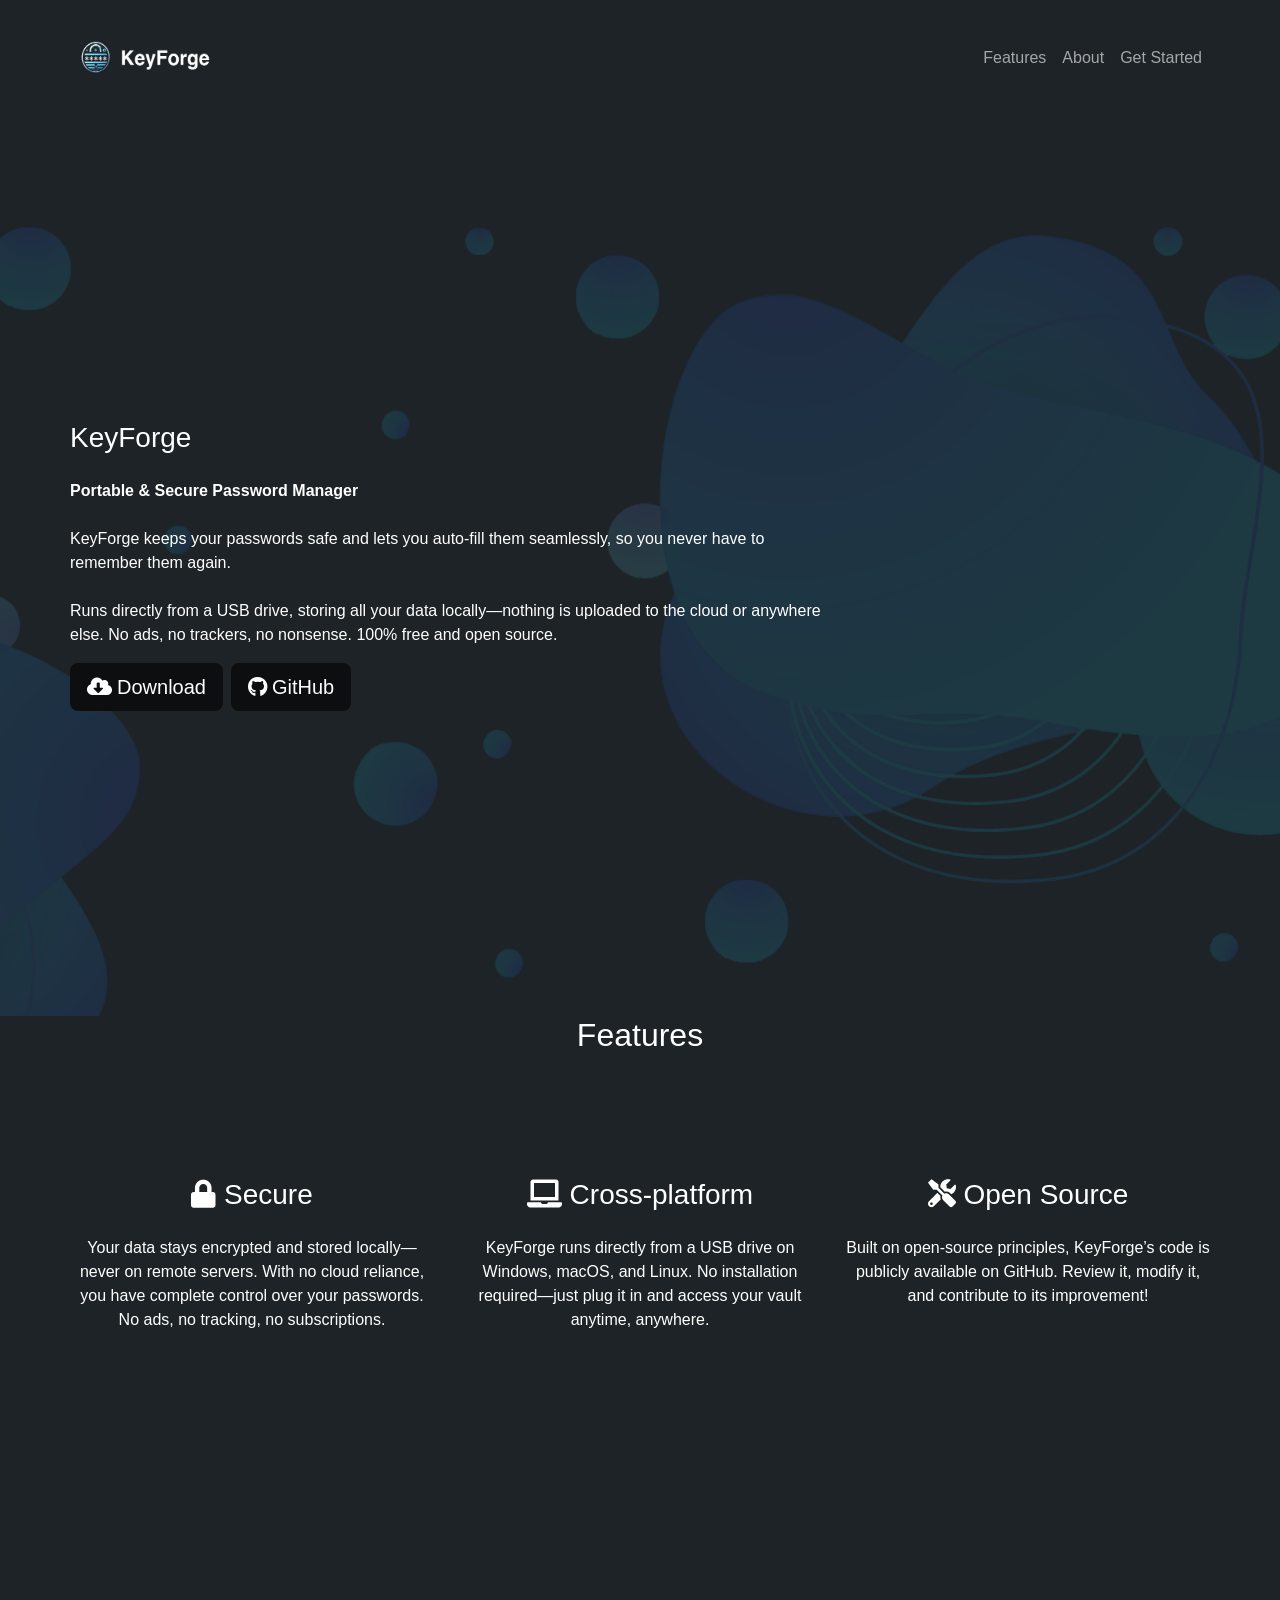
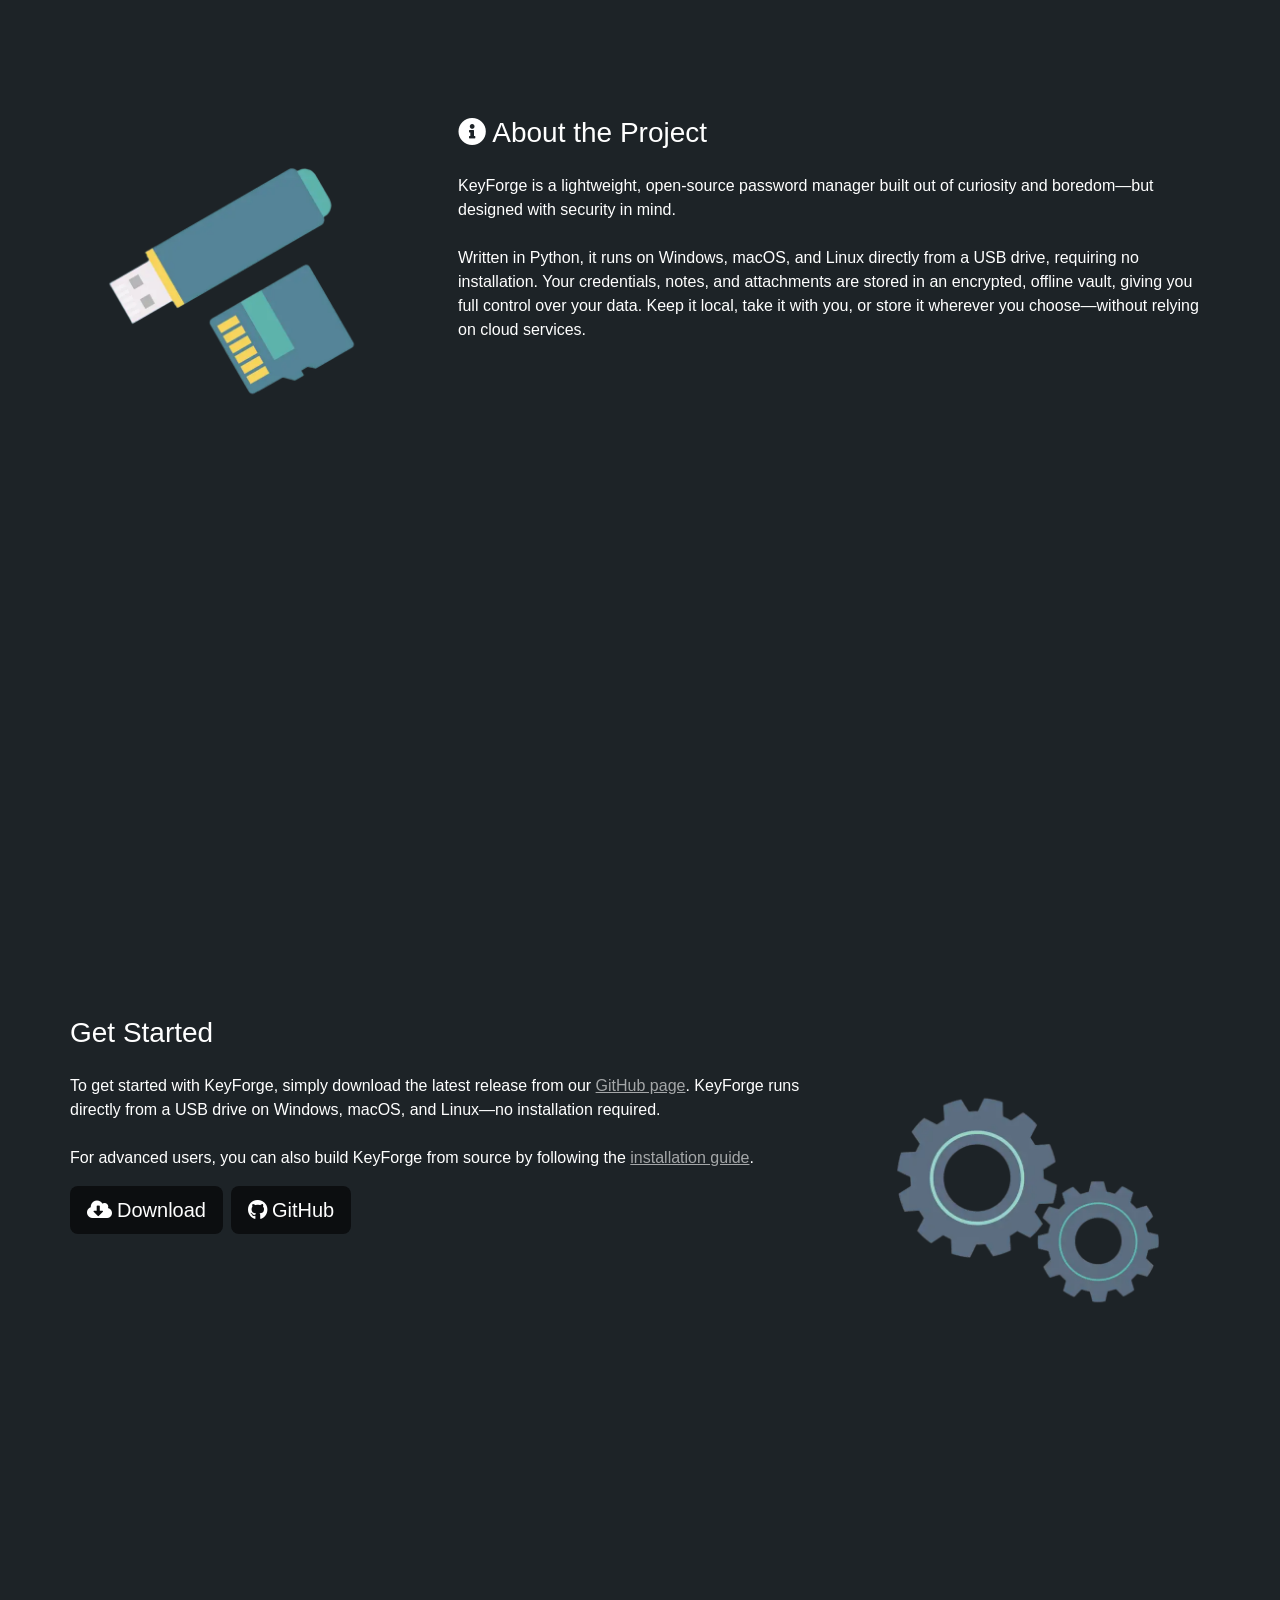
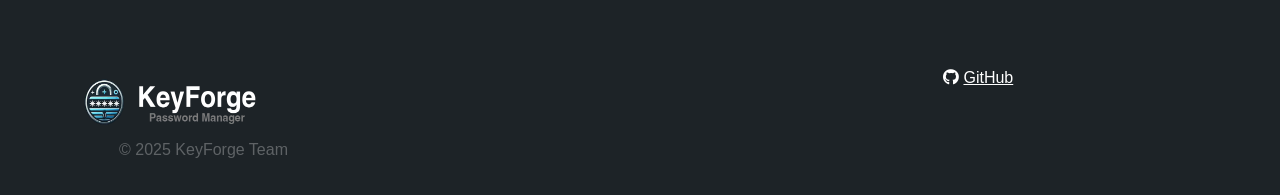
==== index.html @ 98bb63aa "Add files via upload" ====
<!doctype html>
<html>
<head>
    <meta charset="utf-8">
    <meta name="keywords" content="">
    <meta name="description" content="">
    <meta name="viewport" content="width=device-width, initial-scale=1.0, viewport-fit=cover">
	<meta name="robots" content="index, follow">
    <link rel="shortcut icon" type="image/png" href="favicon.png">
    
	<link rel="stylesheet" type="text/css" href="./all.css?9359">
	
    <title>Home</title>


    
<!-- Analytics -->
 
<!-- Analytics END -->
    
</head>
<body>

<!-- Preloader -->
<div id="page-loading-blocs-notifaction" class="page-preloader"></div>
<!-- Preloader END -->


<!-- Main container -->
<div class="page-container">
    
<!-- bloc-0 -->
<div class="bloc bgc-3893 d-bloc" id="bloc-0">
	<div class="container bloc-sm">
		<div class="row">
			<div class="col">
				<nav class="navbar navbar-light row navbar-expand-md" role="navigation">
					<div class="container-fluid ">
						<a class="navbar-brand" href="./"><picture><source type="image/webp" srcset="img/Logo%20Menu.webp"><img src="img/Logo%20Menu.png" alt="logo" width="150" height="50"></picture></a>
						<button id="nav-toggle" type="button" class="ui-navbar-toggler navbar-toggler border-0 p-0 ms-auto" aria-expanded="false" aria-label="Toggle navigation" data-bs-toggle="collapse" data-bs-target=".navbar-32225">
							<span class="navbar-toggler-icon"><svg height="32" viewBox="0 0 32 32" width="32"><path class="svg-menu-icon" d="m2 9h28m-28 7h28m-28 7h28"></path></svg></span>
						</button>
						<div class="collapse navbar-collapse navbar-35179 navbar-32225">
								<ul class="site-navigation nav navbar-nav ms-auto">
									<li class="nav-item">
										<a href="#bloc-3" class="nav-link a-btn">Features</a>
									</li>
									<li class="nav-item">
										<a href="#bloc-4" class="nav-link a-btn">About</a>
									</li>
									<li class="nav-item">
										<a href="#bloc-5" class="nav-link a-btn">Get Started</a>
									</li>
								</ul>
							</div>
					</div>
				</nav>
			</div>
		</div>
	</div>
</div>
<!-- bloc-0 END -->

<!-- bloc-1 -->
<div class="bloc bgc-3893 bg-c1bgv2 d-bloc bloc-fill-screen" id="bloc-1">
	<div class="container">
		<div class="row">
			<div class="col-sm-8 text-start">
				<h3 class="mb-4 tc-3229">
					KeyForge<br>
				</h3>
				<p class="tc-3229">
					<strong>Portable & Secure Password Manager</strong><br><br>KeyForge keeps your passwords safe and lets you auto-fill them seamlessly, so you never have to remember them again.<br><br>Runs directly from a USB drive, storing all your data locally—nothing is uploaded to the cloud or anywhere else. No ads, no trackers, no nonsense. 100% free and open source.<br>
				</p><a href="https://github.com/SimpliAj/KeyForge/releases" class="btn btn-lg btn-c-933"><span class="icon-spacer fa fa-cloud-download-alt icon-3229"></span>Download</a><a href="https://github.com/SimpliAj/KeyForge" class="btn btn-lg ms-lg-2 btn-c-933"><span class="icon-spacer fab fa-github icon-3229"></span>GitHub</a>
			</div>
			<div class="col-sm-4 text-start">
			</div>
		</div>
	</div>
</div>
<!-- bloc-1 END -->

<!-- bloc-2 -->
<div class="bloc bgc-3893 d-bloc" id="bloc-2">
	<div class="container bloc-lg bloc-no-padding-lg">
		<div class="row">
			<div class="col text-start">
				<h2 class="mb-4 mx-auto d-block tc-3229 text-lg-center" id="features">
					Features
				</h2>
			</div>
		</div>
	</div>
</div>
<!-- bloc-2 END -->

<!-- bloc-3 -->
<div class="bloc bgc-3893 d-bloc" id="bloc-3">
	<div class="container bloc-lg">
		<div class="row">
			<div class="col-md-4 text-start">
				<h3 class="mb-4 text-lg-center tc-3229">
					<span class="icon-3229 fa fa-lock"></span>&nbsp;Secure
				</h3>
				<p class="text-lg-center tc-3229">
					Your data stays encrypted and stored locally—never on remote servers. With no cloud reliance, you have complete control over your passwords. No ads, no tracking, no subscriptions.
				</p>
			</div>
			<div class="col-md-4 text-start">
				<h3 class="mb-4 text-lg-center tc-3229">
					<span class="icon-3229 fa fa-laptop"></span>&nbsp;Cross-platform
				</h3>
				<p class="text-lg-center tc-3229">
					KeyForge runs directly from a USB drive on Windows, macOS, and Linux. No installation required—just plug it in and access your vault anytime, anywhere.
				</p>
			</div>
			<div class="col-md-4 text-start">
				<h3 class="mb-4 text-lg-center tc-3229">
					<span class="icon-3229 fa fa-tools"></span>&nbsp;Open Source
				</h3>
				<p class="text-lg-center tc-3229">
					Built on open-source principles, KeyForge’s code is publicly available on GitHub. Review it, modify it, and contribute to its improvement!
				</p>
			</div>
		</div>
	</div>
</div>
<!-- bloc-3 END -->

<!-- bloc-4 -->
<div class="bloc bgc-3893 d-bloc bloc-fill-screen" id="bloc-4">
	<div class="container">
		<div class="row">
			<div class="col-sm-4 col text-start">
				<picture><source type="image/webp" srcset="img/lazyload-ph.png" data-srcset="img/usb.webp"><img src="img/lazyload-ph.png" data-src="img/usb.png" class="img-fluid mx-auto d-block lazyload" alt="usb" width="364" height="364"></picture>
			</div>
			<div class="col-sm-8 col text-start">
				<h3 class="mb-4 tc-3229">
					<span class="fa fa-info-circle"></span> About the Project
				</h3>
				<p class="tc-3229">
					KeyForge is a lightweight, open-source password manager built out of curiosity and boredom—but designed with security in mind.<br><br>Written in Python, it runs on Windows, macOS, and Linux directly from a USB drive, requiring no installation. Your credentials, notes, and attachments are stored in an encrypted, offline vault, giving you full control over your data. Keep it local, take it with you, or store it wherever you choose—without relying on cloud services.<br>
				</p>
			</div>
		</div>
	</div>
</div>
<!-- bloc-4 END -->

<!-- bloc-5 -->
<div class="bloc bgc-3893 d-bloc bloc-fill-screen " id="bloc-5">
	<div class="container">
		<div class="row">
			<div class="col-sm-8 text-start">
				<h3 class="mb-4 tc-3229" id="gs">
					Get Started
				</h3>
				<p class="tc-3229">
					To get started with KeyForge, simply download the latest release from our <a href="https://github.com/SimpliAj/KeyForge/releases">GitHub page</a>. KeyForge runs directly from a USB drive on Windows, macOS, and Linux—no installation required.<br><br>For advanced users, you can also build KeyForge from source by following the <a href="https://github.com/SimpliAj/KeyForge?tab=readme-ov-file#%EF%B8%8F-installation-source">installation guide</a>.<br>
				</p><a href="https://github.com/SimpliAj/KeyForge/releases" class="btn btn-lg btn-c-933"><span class="icon-spacer fa fa-cloud-download-alt icon-3229"></span>Download</a><a href="https://github.com/SimpliAj/KeyForge" class="btn btn-lg ms-lg-2 btn-c-933"><span class="icon-spacer fab fa-github icon-3229"></span>GitHub</a>
			</div>
			<div class="col-sm-4 text-start">
				<picture><source type="image/webp" srcset="img/lazyload-ph.png" data-srcset="img/getting%20started.webp"><img src="img/lazyload-ph.png" data-src="img/getting%20started.png" class="img-fluid mx-auto d-block lazyload" alt="getting%20started" width="364" height="364"></picture>
			</div>
		</div>
	</div>
</div>
<!-- bloc-5 END -->

<!-- ScrollToTop Button -->
<button aria-label="Scroll to top button" class="bloc-button btn btn-d scrollToTop" onclick="scrollToTarget('1',this)"><svg xmlns="http://www.w3.org/2000/svg" width="22" height="22" viewBox="0 0 32 32"><path class="scroll-to-top-btn-icon" d="M30,22.656l-14-13-14,13"/></svg></button>
<!-- ScrollToTop Button END-->


<!-- bloc-6 -->
<div class="bloc bgc-3893 d-bloc" id="bloc-6">
	<div class="container bloc-lg bloc-sm-lg">
		<div class="row">
			<div class="col-md-3 col-sm-6">
				<picture><source type="image/webp" srcset="img/lazyload-ph.png" data-srcset="img/FooterLogo.webp"><img src="img/lazyload-ph.png" data-src="img/FooterLogo.png" class="img-fluid img-style float-lg-none lazyload" alt="FooterLogo" width="200" height="70"></picture><a href="#" class="a-btn a-block footer-link ltc-2521 link-style text-lg-center">© 2025 KeyForge Team</a>
			</div>
			<div class="col-md-3 col-sm-6">
				<h4 class="mg-md text-center text-sm-start">
					<br>
				</h4><a href="./" class="a-btn a-block footer-link"><span class="special-tag-for-editing-text-with-html"></span></a><a href="./" class="a-btn a-block footer-link"><br></a>
			</div>
			<div class="col-md-3 col-sm-6">
				<a href="./" class="a-btn a-block footer-link ltc-247 object-hidden">Privacy</a><a href="./" class="a-btn a-block footer-link ltc-7321 object-hidden">Legal Info</a>
			</div>
			<div class="col-md-3 col-sm-6">
				<h3 class="mb-4 h3-style tc-247">
					<span class="fab fa-github"></span> <a class="ltc-7321" href="https://github.com/SimpliAj/KeyForge" target="_blank">GitHub</a>
				</h3>
			</div>
		</div>
	</div>
</div>
<!-- bloc-6 END -->

</div>
<!-- Main container END -->
    


<!-- Additional JS -->
<script src="./js/all.js?2769"></script><!-- Additional JS END -->


</body>
</html>
---- all.css ----
@charset "UTF-8";/*!
 * Bootstrap  v5.3.3 (https://getbootstrap.com/)
 * Copyright 2011-2024 The Bootstrap Authors
 * Licensed under MIT (https://github.com/twbs/bootstrap/blob/main/LICENSE)
 */:root,[data-bs-theme=light]{--bs-blue:#0d6efd;--bs-indigo:#6610f2;--bs-purple:#6f42c1;--bs-pink:#d63384;--bs-red:#dc3545;--bs-orange:#fd7e14;--bs-yellow:#ffc107;--bs-green:#198754;--bs-teal:#20c997;--bs-cyan:#0dcaf0;--bs-black:#000;--bs-white:#fff;--bs-gray:#6c757d;--bs-gray-dark:#343a40;--bs-gray-100:#f8f9fa;--bs-gray-200:#e9ecef;--bs-gray-300:#dee2e6;--bs-gray-400:#ced4da;--bs-gray-500:#adb5bd;--bs-gray-600:#6c757d;--bs-gray-700:#495057;--bs-gray-800:#343a40;--bs-gray-900:#212529;--bs-primary:#0d6efd;--bs-secondary:#6c757d;--bs-success:#198754;--bs-info:#0dcaf0;--bs-warning:#ffc107;--bs-danger:#dc3545;--bs-light:#f8f9fa;--bs-dark:#212529;--bs-primary-rgb:13,110,253;--bs-secondary-rgb:108,117,125;--bs-success-rgb:25,135,84;--bs-info-rgb:13,202,240;--bs-warning-rgb:255,193,7;--bs-danger-rgb:220,53,69;--bs-light-rgb:248,249,250;--bs-dark-rgb:33,37,41;--bs-primary-text-emphasis:#052c65;--bs-secondary-text-emphasis:#2b2f32;--bs-success-text-emphasis:#0a3622;--bs-info-text-emphasis:#055160;--bs-warning-text-emphasis:#664d03;--bs-danger-text-emphasis:#58151c;--bs-light-text-emphasis:#495057;--bs-dark-text-emphasis:#495057;--bs-primary-bg-subtle:#cfe2ff;--bs-secondary-bg-subtle:#e2e3e5;--bs-success-bg-subtle:#d1e7dd;--bs-info-bg-subtle:#cff4fc;--bs-warning-bg-subtle:#fff3cd;--bs-danger-bg-subtle:#f8d7da;--bs-light-bg-subtle:#fcfcfd;--bs-dark-bg-subtle:#ced4da;--bs-primary-border-subtle:#9ec5fe;--bs-secondary-border-subtle:#c4c8cb;--bs-success-border-subtle:#a3cfbb;--bs-info-border-subtle:#9eeaf9;--bs-warning-border-subtle:#ffe69c;--bs-danger-border-subtle:#f1aeb5;--bs-light-border-subtle:#e9ecef;--bs-dark-border-subtle:#adb5bd;--bs-white-rgb:255,255,255;--bs-black-rgb:0,0,0;--bs-font-sans-serif:system-ui,-apple-system,"Segoe UI",Roboto,"Helvetica Neue","Noto Sans","Liberation Sans",Arial,sans-serif,"Apple Color Emoji","Segoe UI Emoji","Segoe UI Symbol","Noto Color Emoji";--bs-font-monospace:SFMono-Regular,Menlo,Monaco,Consolas,"Liberation Mono","Courier New",monospace;--bs-gradient:linear-gradient(180deg, rgba(255, 255, 255, 0.15), rgba(255, 255, 255, 0));--bs-body-font-family:var(--bs-font-sans-serif);--bs-body-font-size:1rem;--bs-body-font-weight:400;--bs-body-line-height:1.5;--bs-body-color:#212529;--bs-body-color-rgb:33,37,41;--bs-body-bg:#fff;--bs-body-bg-rgb:255,255,255;--bs-emphasis-color:#000;--bs-emphasis-color-rgb:0,0,0;--bs-secondary-color:rgba(33, 37, 41, 0.75);--bs-secondary-color-rgb:33,37,41;--bs-secondary-bg:#e9ecef;--bs-secondary-bg-rgb:233,236,239;--bs-tertiary-color:rgba(33, 37, 41, 0.5);--bs-tertiary-color-rgb:33,37,41;--bs-tertiary-bg:#f8f9fa;--bs-tertiary-bg-rgb:248,249,250;--bs-heading-color:inherit;--bs-link-color:#0d6efd;--bs-link-color-rgb:13,110,253;--bs-link-decoration:underline;--bs-link-hover-color:#0a58ca;--bs-link-hover-color-rgb:10,88,202;--bs-code-color:#d63384;--bs-highlight-color:#212529;--bs-highlight-bg:#fff3cd;--bs-border-width:1px;--bs-border-style:solid;--bs-border-color:#dee2e6;--bs-border-color-translucent:rgba(0, 0, 0, 0.175);--bs-border-radius:0.375rem;--bs-border-radius-sm:0.25rem;--bs-border-radius-lg:0.5rem;--bs-border-radius-xl:1rem;--bs-border-radius-xxl:2rem;--bs-border-radius-2xl:var(--bs-border-radius-xxl);--bs-border-radius-pill:50rem;--bs-box-shadow:0 0.5rem 1rem rgba(0, 0, 0, 0.15);--bs-box-shadow-sm:0 0.125rem 0.25rem rgba(0, 0, 0, 0.075);--bs-box-shadow-lg:0 1rem 3rem rgba(0, 0, 0, 0.175);--bs-box-shadow-inset:inset 0 1px 2px rgba(0, 0, 0, 0.075);--bs-focus-ring-width:0.25rem;--bs-focus-ring-opacity:0.25;--bs-focus-ring-color:rgba(13, 110, 253, 0.25);--bs-form-valid-color:#198754;--bs-form-valid-border-color:#198754;--bs-form-invalid-color:#dc3545;--bs-form-invalid-border-color:#dc3545}[data-bs-theme=dark]{color-scheme:dark;--bs-body-color:#dee2e6;--bs-body-color-rgb:222,226,230;--bs-body-bg:#212529;--bs-body-bg-rgb:33,37,41;--bs-emphasis-color:#fff;--bs-emphasis-color-rgb:255,255,255;--bs-secondary-color:rgba(222, 226, 230, 0.75);--bs-secondary-color-rgb:222,226,230;--bs-secondary-bg:#343a40;--bs-secondary-bg-rgb:52,58,64;--bs-tertiary-color:rgba(222, 226, 230, 0.5);--bs-tertiary-color-rgb:222,226,230;--bs-tertiary-bg:#2b3035;--bs-tertiary-bg-rgb:43,48,53;--bs-primary-text-emphasis:#6ea8fe;--bs-secondary-text-emphasis:#a7acb1;--bs-success-text-emphasis:#75b798;--bs-info-text-emphasis:#6edff6;--bs-warning-text-emphasis:#ffda6a;--bs-danger-text-emphasis:#ea868f;--bs-light-text-emphasis:#f8f9fa;--bs-dark-text-emphasis:#dee2e6;--bs-primary-bg-subtle:#031633;--bs-secondary-bg-subtle:#161719;--bs-success-bg-subtle:#051b11;--bs-info-bg-subtle:#032830;--bs-warning-bg-subtle:#332701;--bs-danger-bg-subtle:#2c0b0e;--bs-light-bg-subtle:#343a40;--bs-dark-bg-subtle:#1a1d20;--bs-primary-border-subtle:#084298;--bs-secondary-border-subtle:#41464b;--bs-success-border-subtle:#0f5132;--bs-info-border-subtle:#087990;--bs-warning-border-subtle:#997404;--bs-danger-border-subtle:#842029;--bs-light-border-subtle:#495057;--bs-dark-border-subtle:#343a40;--bs-heading-color:inherit;--bs-link-color:#6ea8fe;--bs-link-hover-color:#8bb9fe;--bs-link-color-rgb:110,168,254;--bs-link-hover-color-rgb:139,185,254;--bs-code-color:#e685b5;--bs-highlight-color:#dee2e6;--bs-highlight-bg:#664d03;--bs-border-color:#495057;--bs-border-color-translucent:rgba(255, 255, 255, 0.15);--bs-form-valid-color:#75b798;--bs-form-valid-border-color:#75b798;--bs-form-invalid-color:#ea868f;--bs-form-invalid-border-color:#ea868f}*,::after,::before{box-sizing:border-box}@media (prefers-reduced-motion:no-preference){:root{scroll-behavior:smooth}}body{margin:0;font-family:var(--bs-body-font-family);font-size:var(--bs-body-font-size);font-weight:var(--bs-body-font-weight);line-height:var(--bs-body-line-height);color:var(--bs-body-color);text-align:var(--bs-body-text-align);background-color:var(--bs-body-bg);-webkit-text-size-adjust:100%;-webkit-tap-highlight-color:transparent}hr{margin:1rem 0;color:inherit;border:0;border-top:var(--bs-border-width) solid;opacity:.25}.h1,.h2,.h3,.h4,.h5,.h6,h1,h2,h3,h4,h5,h6{margin-top:0;margin-bottom:.5rem;font-weight:500;line-height:1.2;color:var(--bs-heading-color)}.h1,h1{font-size:calc(1.375rem + 1.5vw)}@media (min-width:1200px){.h1,h1{font-size:2.5rem}}.h2,h2{font-size:calc(1.325rem + .9vw)}@media (min-width:1200px){.h2,h2{font-size:2rem}}.h3,h3{font-size:calc(1.3rem + .6vw)}@media (min-width:1200px){.h3,h3{font-size:1.75rem}}.h4,h4{font-size:calc(1.275rem + .3vw)}@media (min-width:1200px){.h4,h4{font-size:1.5rem}}.h5,h5{font-size:1.25rem}.h6,h6{font-size:1rem}p{margin-top:0;margin-bottom:1rem}abbr[title]{-webkit-text-decoration:underline dotted;text-decoration:underline dotted;cursor:help;-webkit-text-decoration-skip-ink:none;text-decoration-skip-ink:none}address{margin-bottom:1rem;font-style:normal;line-height:inherit}ol,ul{padding-left:2rem}dl,ol,ul{margin-top:0;margin-bottom:1rem}ol ol,ol ul,ul ol,ul ul{margin-bottom:0}dt{font-weight:700}dd{margin-bottom:.5rem;margin-left:0}blockquote{margin:0 0 1rem}b,strong{font-weight:bolder}.small,small{font-size:.875em}.mark,mark{padding:.1875em;color:var(--bs-highlight-color);background-color:var(--bs-highlight-bg)}sub,sup{position:relative;font-size:.75em;line-height:0;vertical-align:baseline}sub{bottom:-.25em}sup{top:-.5em}a{color:rgba(var(--bs-link-color-rgb),var(--bs-link-opacity,1));text-decoration:underline}a:hover{--bs-link-color-rgb:var(--bs-link-hover-color-rgb)}a:not([href]):not([class]),a:not([href]):not([class]):hover{color:inherit;text-decoration:none}code,kbd,pre,samp{font-family:var(--bs-font-monospace);font-size:1em}pre{display:block;margin-top:0;margin-bottom:1rem;overflow:auto;font-size:.875em}pre code{font-size:inherit;color:inherit;word-break:normal}code{font-size:.875em;color:var(--bs-code-color);word-wrap:break-word}a>code{color:inherit}kbd{padding:.1875rem .375rem;font-size:.875em;color:var(--bs-body-bg);background-color:var(--bs-body-color);border-radius:.25rem}kbd kbd{padding:0;font-size:1em}figure{margin:0 0 1rem}img,svg{vertical-align:middle}table{caption-side:bottom;border-collapse:collapse}caption{padding-top:.5rem;padding-bottom:.5rem;color:var(--bs-secondary-color);text-align:left}th{text-align:inherit;text-align:-webkit-match-parent}tbody,td,tfoot,th,thead,tr{border-color:inherit;border-style:solid;border-width:0}label{display:inline-block}button{border-radius:0}button:focus:not(:focus-visible){outline:0}button,input,optgroup,select,textarea{margin:0;font-family:inherit;font-size:inherit;line-height:inherit}button,select{text-transform:none}[role=button]{cursor:pointer}select{word-wrap:normal}select:disabled{opacity:1}[list]:not([type=date]):not([type=datetime-local]):not([type=month]):not([type=week]):not([type=time])::-webkit-calendar-picker-indicator{display:none!important}[type=button],[type=reset],[type=submit],button{-webkit-appearance:button}[type=button]:not(:disabled),[type=reset]:not(:disabled),[type=submit]:not(:disabled),button:not(:disabled){cursor:pointer}::-moz-focus-inner{padding:0;border-style:none}textarea{resize:vertical}fieldset{min-width:0;padding:0;margin:0;border:0}legend{float:left;width:100%;padding:0;margin-bottom:.5rem;font-size:calc(1.275rem + .3vw);line-height:inherit}@media (min-width:1200px){legend{font-size:1.5rem}}legend+*{clear:left}::-webkit-datetime-edit-day-field,::-webkit-datetime-edit-fields-wrapper,::-webkit-datetime-edit-hour-field,::-webkit-datetime-edit-minute,::-webkit-datetime-edit-month-field,::-webkit-datetime-edit-text,::-webkit-datetime-edit-year-field{padding:0}::-webkit-inner-spin-button{height:auto}[type=search]{-webkit-appearance:textfield;outline-offset:-2px}::-webkit-search-decoration{-webkit-appearance:none}::-webkit-color-swatch-wrapper{padding:0}::-webkit-file-upload-button{font:inherit;-webkit-appearance:button}::file-selector-button{font:inherit;-webkit-appearance:button}output{display:inline-block}iframe{border:0}summary{display:list-item;cursor:pointer}progress{vertical-align:baseline}[hidden]{display:none!important}.lead{font-size:1.25rem;font-weight:300}.display-1{font-size:calc(1.625rem + 4.5vw);font-weight:300;line-height:1.2}@media (min-width:1200px){.display-1{font-size:5rem}}.display-2{font-size:calc(1.575rem + 3.9vw);font-weight:300;line-height:1.2}@media (min-width:1200px){.display-2{font-size:4.5rem}}.display-3{font-size:calc(1.525rem + 3.3vw);font-weight:300;line-height:1.2}@media (min-width:1200px){.display-3{font-size:4rem}}.display-4{font-size:calc(1.475rem + 2.7vw);font-weight:300;line-height:1.2}@media (min-width:1200px){.display-4{font-size:3.5rem}}.display-5{font-size:calc(1.425rem + 2.1vw);font-weight:300;line-height:1.2}@media (min-width:1200px){.display-5{font-size:3rem}}.display-6{font-size:calc(1.375rem + 1.5vw);font-weight:300;line-height:1.2}@media (min-width:1200px){.display-6{font-size:2.5rem}}.list-unstyled{padding-left:0;list-style:none}.list-inline{padding-left:0;list-style:none}.list-inline-item{display:inline-block}.list-inline-item:not(:last-child){margin-right:.5rem}.initialism{font-size:.875em;text-transform:uppercase}.blockquote{margin-bottom:1rem;font-size:1.25rem}.blockquote>:last-child{margin-bottom:0}.blockquote-footer{margin-top:-1rem;margin-bottom:1rem;font-size:.875em;color:#6c757d}.blockquote-footer::before{content:"— "}.img-fluid{max-width:100%;height:auto}.img-thumbnail{padding:.25rem;background-color:var(--bs-body-bg);border:var(--bs-border-width) solid var(--bs-border-color);border-radius:var(--bs-border-radius);max-width:100%;height:auto}.figure{display:inline-block}.figure-img{margin-bottom:.5rem;line-height:1}.figure-caption{font-size:.875em;color:var(--bs-secondary-color)}.container,.container-fluid,.container-lg,.container-md,.container-sm,.container-xl,.container-xxl{--bs-gutter-x:1.5rem;--bs-gutter-y:0;width:100%;padding-right:calc(var(--bs-gutter-x) * .5);padding-left:calc(var(--bs-gutter-x) * .5);margin-right:auto;margin-left:auto}@media (min-width:576px){.container,.container-sm{max-width:540px}}@media (min-width:768px){.container,.container-md,.container-sm{max-width:720px}}@media (min-width:992px){.container,.container-lg,.container-md,.container-sm{max-width:960px}}@media (min-width:1200px){.container,.container-lg,.container-md,.container-sm,.container-xl{max-width:1140px}}@media (min-width:1400px){.container,.container-lg,.container-md,.container-sm,.container-xl,.container-xxl{max-width:1320px}}:root{--bs-breakpoint-xs:0;--bs-breakpoint-sm:576px;--bs-breakpoint-md:768px;--bs-breakpoint-lg:992px;--bs-breakpoint-xl:1200px;--bs-breakpoint-xxl:1400px}.row{--bs-gutter-x:1.5rem;--bs-gutter-y:0;display:flex;flex-wrap:wrap;margin-top:calc(-1 * var(--bs-gutter-y));margin-right:calc(-.5 * var(--bs-gutter-x));margin-left:calc(-.5 * var(--bs-gutter-x))}.row>*{flex-shrink:0;width:100%;max-width:100%;padding-right:calc(var(--bs-gutter-x) * .5);padding-left:calc(var(--bs-gutter-x) * .5);margin-top:var(--bs-gutter-y)}.col{flex:1 0 0%}.row-cols-auto>*{flex:0 0 auto;width:auto}.row-cols-1>*{flex:0 0 auto;width:100%}.row-cols-2>*{flex:0 0 auto;width:50%}.row-cols-3>*{flex:0 0 auto;width:33.33333333%}.row-cols-4>*{flex:0 0 auto;width:25%}.row-cols-5>*{flex:0 0 auto;width:20%}.row-cols-6>*{flex:0 0 auto;width:16.66666667%}.col-auto{flex:0 0 auto;width:auto}.col-1{flex:0 0 auto;width:8.33333333%}.col-2{flex:0 0 auto;width:16.66666667%}.col-3{flex:0 0 auto;width:25%}.col-4{flex:0 0 auto;width:33.33333333%}.col-5{flex:0 0 auto;width:41.66666667%}.col-6{flex:0 0 auto;width:50%}.col-7{flex:0 0 auto;width:58.33333333%}.col-8{flex:0 0 auto;width:66.66666667%}.col-9{flex:0 0 auto;width:75%}.col-10{flex:0 0 auto;width:83.33333333%}.col-11{flex:0 0 auto;width:91.66666667%}.col-12{flex:0 0 auto;width:100%}.offset-1{margin-left:8.33333333%}.offset-2{margin-left:16.66666667%}.offset-3{margin-left:25%}.offset-4{margin-left:33.33333333%}.offset-5{margin-left:41.66666667%}.offset-6{margin-left:50%}.offset-7{margin-left:58.33333333%}.offset-8{margin-left:66.66666667%}.offset-9{margin-left:75%}.offset-10{margin-left:83.33333333%}.offset-11{margin-left:91.66666667%}.g-0,.gx-0{--bs-gutter-x:0}.g-0,.gy-0{--bs-gutter-y:0}.g-1,.gx-1{--bs-gutter-x:0.25rem}.g-1,.gy-1{--bs-gutter-y:0.25rem}.g-2,.gx-2{--bs-gutter-x:0.5rem}.g-2,.gy-2{--bs-gutter-y:0.5rem}.g-3,.gx-3{--bs-gutter-x:1rem}.g-3,.gy-3{--bs-gutter-y:1rem}.g-4,.gx-4{--bs-gutter-x:1.5rem}.g-4,.gy-4{--bs-gutter-y:1.5rem}.g-5,.gx-5{--bs-gutter-x:3rem}.g-5,.gy-5{--bs-gutter-y:3rem}@media (min-width:576px){.col-sm{flex:1 0 0%}.row-cols-sm-auto>*{flex:0 0 auto;width:auto}.row-cols-sm-1>*{flex:0 0 auto;width:100%}.row-cols-sm-2>*{flex:0 0 auto;width:50%}.row-cols-sm-3>*{flex:0 0 auto;width:33.33333333%}.row-cols-sm-4>*{flex:0 0 auto;width:25%}.row-cols-sm-5>*{flex:0 0 auto;width:20%}.row-cols-sm-6>*{flex:0 0 auto;width:16.66666667%}.col-sm-auto{flex:0 0 auto;width:auto}.col-sm-1{flex:0 0 auto;width:8.33333333%}.col-sm-2{flex:0 0 auto;width:16.66666667%}.col-sm-3{flex:0 0 auto;width:25%}.col-sm-4{flex:0 0 auto;width:33.33333333%}.col-sm-5{flex:0 0 auto;width:41.66666667%}.col-sm-6{flex:0 0 auto;width:50%}.col-sm-7{flex:0 0 auto;width:58.33333333%}.col-sm-8{flex:0 0 auto;width:66.66666667%}.col-sm-9{flex:0 0 auto;width:75%}.col-sm-10{flex:0 0 auto;width:83.33333333%}.col-sm-11{flex:0 0 auto;width:91.66666667%}.col-sm-12{flex:0 0 auto;width:100%}.offset-sm-0{margin-left:0}.offset-sm-1{margin-left:8.33333333%}.offset-sm-2{margin-left:16.66666667%}.offset-sm-3{margin-left:25%}.offset-sm-4{margin-left:33.33333333%}.offset-sm-5{margin-left:41.66666667%}.offset-sm-6{margin-left:50%}.offset-sm-7{margin-left:58.33333333%}.offset-sm-8{margin-left:66.66666667%}.offset-sm-9{margin-left:75%}.offset-sm-10{margin-left:83.33333333%}.offset-sm-11{margin-left:91.66666667%}.g-sm-0,.gx-sm-0{--bs-gutter-x:0}.g-sm-0,.gy-sm-0{--bs-gutter-y:0}.g-sm-1,.gx-sm-1{--bs-gutter-x:0.25rem}.g-sm-1,.gy-sm-1{--bs-gutter-y:0.25rem}.g-sm-2,.gx-sm-2{--bs-gutter-x:0.5rem}.g-sm-2,.gy-sm-2{--bs-gutter-y:0.5rem}.g-sm-3,.gx-sm-3{--bs-gutter-x:1rem}.g-sm-3,.gy-sm-3{--bs-gutter-y:1rem}.g-sm-4,.gx-sm-4{--bs-gutter-x:1.5rem}.g-sm-4,.gy-sm-4{--bs-gutter-y:1.5rem}.g-sm-5,.gx-sm-5{--bs-gutter-x:3rem}.g-sm-5,.gy-sm-5{--bs-gutter-y:3rem}}@media (min-width:768px){.col-md{flex:1 0 0%}.row-cols-md-auto>*{flex:0 0 auto;width:auto}.row-cols-md-1>*{flex:0 0 auto;width:100%}.row-cols-md-2>*{flex:0 0 auto;width:50%}.row-cols-md-3>*{flex:0 0 auto;width:33.33333333%}.row-cols-md-4>*{flex:0 0 auto;width:25%}.row-cols-md-5>*{flex:0 0 auto;width:20%}.row-cols-md-6>*{flex:0 0 auto;width:16.66666667%}.col-md-auto{flex:0 0 auto;width:auto}.col-md-1{flex:0 0 auto;width:8.33333333%}.col-md-2{flex:0 0 auto;width:16.66666667%}.col-md-3{flex:0 0 auto;width:25%}.col-md-4{flex:0 0 auto;width:33.33333333%}.col-md-5{flex:0 0 auto;width:41.66666667%}.col-md-6{flex:0 0 auto;width:50%}.col-md-7{flex:0 0 auto;width:58.33333333%}.col-md-8{flex:0 0 auto;width:66.66666667%}.col-md-9{flex:0 0 auto;width:75%}.col-md-10{flex:0 0 auto;width:83.33333333%}.col-md-11{flex:0 0 auto;width:91.66666667%}.col-md-12{flex:0 0 auto;width:100%}.offset-md-0{margin-left:0}.offset-md-1{margin-left:8.33333333%}.offset-md-2{margin-left:16.66666667%}.offset-md-3{margin-left:25%}.offset-md-4{margin-left:33.33333333%}.offset-md-5{margin-left:41.66666667%}.offset-md-6{margin-left:50%}.offset-md-7{margin-left:58.33333333%}.offset-md-8{margin-left:66.66666667%}.offset-md-9{margin-left:75%}.offset-md-10{margin-left:83.33333333%}.offset-md-11{margin-left:91.66666667%}.g-md-0,.gx-md-0{--bs-gutter-x:0}.g-md-0,.gy-md-0{--bs-gutter-y:0}.g-md-1,.gx-md-1{--bs-gutter-x:0.25rem}.g-md-1,.gy-md-1{--bs-gutter-y:0.25rem}.g-md-2,.gx-md-2{--bs-gutter-x:0.5rem}.g-md-2,.gy-md-2{--bs-gutter-y:0.5rem}.g-md-3,.gx-md-3{--bs-gutter-x:1rem}.g-md-3,.gy-md-3{--bs-gutter-y:1rem}.g-md-4,.gx-md-4{--bs-gutter-x:1.5rem}.g-md-4,.gy-md-4{--bs-gutter-y:1.5rem}.g-md-5,.gx-md-5{--bs-gutter-x:3rem}.g-md-5,.gy-md-5{--bs-gutter-y:3rem}}@media (min-width:992px){.col-lg{flex:1 0 0%}.row-cols-lg-auto>*{flex:0 0 auto;width:auto}.row-cols-lg-1>*{flex:0 0 auto;width:100%}.row-cols-lg-2>*{flex:0 0 auto;width:50%}.row-cols-lg-3>*{flex:0 0 auto;width:33.33333333%}.row-cols-lg-4>*{flex:0 0 auto;width:25%}.row-cols-lg-5>*{flex:0 0 auto;width:20%}.row-cols-lg-6>*{flex:0 0 auto;width:16.66666667%}.col-lg-auto{flex:0 0 auto;width:auto}.col-lg-1{flex:0 0 auto;width:8.33333333%}.col-lg-2{flex:0 0 auto;width:16.66666667%}.col-lg-3{flex:0 0 auto;width:25%}.col-lg-4{flex:0 0 auto;width:33.33333333%}.col-lg-5{flex:0 0 auto;width:41.66666667%}.col-lg-6{flex:0 0 auto;width:50%}.col-lg-7{flex:0 0 auto;width:58.33333333%}.col-lg-8{flex:0 0 auto;width:66.66666667%}.col-lg-9{flex:0 0 auto;width:75%}.col-lg-10{flex:0 0 auto;width:83.33333333%}.col-lg-11{flex:0 0 auto;width:91.66666667%}.col-lg-12{flex:0 0 auto;width:100%}.offset-lg-0{margin-left:0}.offset-lg-1{margin-left:8.33333333%}.offset-lg-2{margin-left:16.66666667%}.offset-lg-3{margin-left:25%}.offset-lg-4{margin-left:33.33333333%}.offset-lg-5{margin-left:41.66666667%}.offset-lg-6{margin-left:50%}.offset-lg-7{margin-left:58.33333333%}.offset-lg-8{margin-left:66.66666667%}.offset-lg-9{margin-left:75%}.offset-lg-10{margin-left:83.33333333%}.offset-lg-11{margin-left:91.66666667%}.g-lg-0,.gx-lg-0{--bs-gutter-x:0}.g-lg-0,.gy-lg-0{--bs-gutter-y:0}.g-lg-1,.gx-lg-1{--bs-gutter-x:0.25rem}.g-lg-1,.gy-lg-1{--bs-gutter-y:0.25rem}.g-lg-2,.gx-lg-2{--bs-gutter-x:0.5rem}.g-lg-2,.gy-lg-2{--bs-gutter-y:0.5rem}.g-lg-3,.gx-lg-3{--bs-gutter-x:1rem}.g-lg-3,.gy-lg-3{--bs-gutter-y:1rem}.g-lg-4,.gx-lg-4{--bs-gutter-x:1.5rem}.g-lg-4,.gy-lg-4{--bs-gutter-y:1.5rem}.g-lg-5,.gx-lg-5{--bs-gutter-x:3rem}.g-lg-5,.gy-lg-5{--bs-gutter-y:3rem}}@media (min-width:1200px){.col-xl{flex:1 0 0%}.row-cols-xl-auto>*{flex:0 0 auto;width:auto}.row-cols-xl-1>*{flex:0 0 auto;width:100%}.row-cols-xl-2>*{flex:0 0 auto;width:50%}.row-cols-xl-3>*{flex:0 0 auto;width:33.33333333%}.row-cols-xl-4>*{flex:0 0 auto;width:25%}.row-cols-xl-5>*{flex:0 0 auto;width:20%}.row-cols-xl-6>*{flex:0 0 auto;width:16.66666667%}.col-xl-auto{flex:0 0 auto;width:auto}.col-xl-1{flex:0 0 auto;width:8.33333333%}.col-xl-2{flex:0 0 auto;width:16.66666667%}.col-xl-3{flex:0 0 auto;width:25%}.col-xl-4{flex:0 0 auto;width:33.33333333%}.col-xl-5{flex:0 0 auto;width:41.66666667%}.col-xl-6{flex:0 0 auto;width:50%}.col-xl-7{flex:0 0 auto;width:58.33333333%}.col-xl-8{flex:0 0 auto;width:66.66666667%}.col-xl-9{flex:0 0 auto;width:75%}.col-xl-10{flex:0 0 auto;width:83.33333333%}.col-xl-11{flex:0 0 auto;width:91.66666667%}.col-xl-12{flex:0 0 auto;width:100%}.offset-xl-0{margin-left:0}.offset-xl-1{margin-left:8.33333333%}.offset-xl-2{margin-left:16.66666667%}.offset-xl-3{margin-left:25%}.offset-xl-4{margin-left:33.33333333%}.offset-xl-5{margin-left:41.66666667%}.offset-xl-6{margin-left:50%}.offset-xl-7{margin-left:58.33333333%}.offset-xl-8{margin-left:66.66666667%}.offset-xl-9{margin-left:75%}.offset-xl-10{margin-left:83.33333333%}.offset-xl-11{margin-left:91.66666667%}.g-xl-0,.gx-xl-0{--bs-gutter-x:0}.g-xl-0,.gy-xl-0{--bs-gutter-y:0}.g-xl-1,.gx-xl-1{--bs-gutter-x:0.25rem}.g-xl-1,.gy-xl-1{--bs-gutter-y:0.25rem}.g-xl-2,.gx-xl-2{--bs-gutter-x:0.5rem}.g-xl-2,.gy-xl-2{--bs-gutter-y:0.5rem}.g-xl-3,.gx-xl-3{--bs-gutter-x:1rem}.g-xl-3,.gy-xl-3{--bs-gutter-y:1rem}.g-xl-4,.gx-xl-4{--bs-gutter-x:1.5rem}.g-xl-4,.gy-xl-4{--bs-gutter-y:1.5rem}.g-xl-5,.gx-xl-5{--bs-gutter-x:3rem}.g-xl-5,.gy-xl-5{--bs-gutter-y:3rem}}@media (min-width:1400px){.col-xxl{flex:1 0 0%}.row-cols-xxl-auto>*{flex:0 0 auto;width:auto}.row-cols-xxl-1>*{flex:0 0 auto;width:100%}.row-cols-xxl-2>*{flex:0 0 auto;width:50%}.row-cols-xxl-3>*{flex:0 0 auto;width:33.33333333%}.row-cols-xxl-4>*{flex:0 0 auto;width:25%}.row-cols-xxl-5>*{flex:0 0 auto;width:20%}.row-cols-xxl-6>*{flex:0 0 auto;width:16.66666667%}.col-xxl-auto{flex:0 0 auto;width:auto}.col-xxl-1{flex:0 0 auto;width:8.33333333%}.col-xxl-2{flex:0 0 auto;width:16.66666667%}.col-xxl-3{flex:0 0 auto;width:25%}.col-xxl-4{flex:0 0 auto;width:33.33333333%}.col-xxl-5{flex:0 0 auto;width:41.66666667%}.col-xxl-6{flex:0 0 auto;width:50%}.col-xxl-7{flex:0 0 auto;width:58.33333333%}.col-xxl-8{flex:0 0 auto;width:66.66666667%}.col-xxl-9{flex:0 0 auto;width:75%}.col-xxl-10{flex:0 0 auto;width:83.33333333%}.col-xxl-11{flex:0 0 auto;width:91.66666667%}.col-xxl-12{flex:0 0 auto;width:100%}.offset-xxl-0{margin-left:0}.offset-xxl-1{margin-left:8.33333333%}.offset-xxl-2{margin-left:16.66666667%}.offset-xxl-3{margin-left:25%}.offset-xxl-4{margin-left:33.33333333%}.offset-xxl-5{margin-left:41.66666667%}.offset-xxl-6{margin-left:50%}.offset-xxl-7{margin-left:58.33333333%}.offset-xxl-8{margin-left:66.66666667%}.offset-xxl-9{margin-left:75%}.offset-xxl-10{margin-left:83.33333333%}.offset-xxl-11{margin-left:91.66666667%}.g-xxl-0,.gx-xxl-0{--bs-gutter-x:0}.g-xxl-0,.gy-xxl-0{--bs-gutter-y:0}.g-xxl-1,.gx-xxl-1{--bs-gutter-x:0.25rem}.g-xxl-1,.gy-xxl-1{--bs-gutter-y:0.25rem}.g-xxl-2,.gx-xxl-2{--bs-gutter-x:0.5rem}.g-xxl-2,.gy-xxl-2{--bs-gutter-y:0.5rem}.g-xxl-3,.gx-xxl-3{--bs-gutter-x:1rem}.g-xxl-3,.gy-xxl-3{--bs-gutter-y:1rem}.g-xxl-4,.gx-xxl-4{--bs-gutter-x:1.5rem}.g-xxl-4,.gy-xxl-4{--bs-gutter-y:1.5rem}.g-xxl-5,.gx-xxl-5{--bs-gutter-x:3rem}.g-xxl-5,.gy-xxl-5{--bs-gutter-y:3rem}}.table{--bs-table-color-type:initial;--bs-table-bg-type:initial;--bs-table-color-state:initial;--bs-table-bg-state:initial;--bs-table-color:var(--bs-emphasis-color);--bs-table-bg:var(--bs-body-bg);--bs-table-border-color:var(--bs-border-color);--bs-table-accent-bg:transparent;--bs-table-striped-color:var(--bs-emphasis-color);--bs-table-striped-bg:rgba(var(--bs-emphasis-color-rgb), 0.05);--bs-table-active-color:var(--bs-emphasis-color);--bs-table-active-bg:rgba(var(--bs-emphasis-color-rgb), 0.1);--bs-table-hover-color:var(--bs-emphasis-color);--bs-table-hover-bg:rgba(var(--bs-emphasis-color-rgb), 0.075);width:100%;margin-bottom:1rem;vertical-align:top;border-color:var(--bs-table-border-color)}.table>:not(caption)>*>*{padding:.5rem .5rem;color:var(--bs-table-color-state,var(--bs-table-color-type,var(--bs-table-color)));background-color:var(--bs-table-bg);border-bottom-width:var(--bs-border-width);box-shadow:inset 0 0 0 9999px var(--bs-table-bg-state,var(--bs-table-bg-type,var(--bs-table-accent-bg)))}.table>tbody{vertical-align:inherit}.table>thead{vertical-align:bottom}.table-group-divider{border-top:calc(var(--bs-border-width) * 2) solid currentcolor}.caption-top{caption-side:top}.table-sm>:not(caption)>*>*{padding:.25rem .25rem}.table-bordered>:not(caption)>*{border-width:var(--bs-border-width) 0}.table-bordered>:not(caption)>*>*{border-width:0 var(--bs-border-width)}.table-borderless>:not(caption)>*>*{border-bottom-width:0}.table-borderless>:not(:first-child){border-top-width:0}.table-striped>tbody>tr:nth-of-type(odd)>*{--bs-table-color-type:var(--bs-table-striped-color);--bs-table-bg-type:var(--bs-table-striped-bg)}.table-striped-columns>:not(caption)>tr>:nth-child(2n){--bs-table-color-type:var(--bs-table-striped-color);--bs-table-bg-type:var(--bs-table-striped-bg)}.table-active{--bs-table-color-state:var(--bs-table-active-color);--bs-table-bg-state:var(--bs-table-active-bg)}.table-hover>tbody>tr:hover>*{--bs-table-color-state:var(--bs-table-hover-color);--bs-table-bg-state:var(--bs-table-hover-bg)}.table-primary{--bs-table-color:#000;--bs-table-bg:#cfe2ff;--bs-table-border-color:#a6b5cc;--bs-table-striped-bg:#c5d7f2;--bs-table-striped-color:#000;--bs-table-active-bg:#bacbe6;--bs-table-active-color:#000;--bs-table-hover-bg:#bfd1ec;--bs-table-hover-color:#000;color:var(--bs-table-color);border-color:var(--bs-table-border-color)}.table-secondary{--bs-table-color:#000;--bs-table-bg:#e2e3e5;--bs-table-border-color:#b5b6b7;--bs-table-striped-bg:#d7d8da;--bs-table-striped-color:#000;--bs-table-active-bg:#cbccce;--bs-table-active-color:#000;--bs-table-hover-bg:#d1d2d4;--bs-table-hover-color:#000;color:var(--bs-table-color);border-color:var(--bs-table-border-color)}.table-success{--bs-table-color:#000;--bs-table-bg:#d1e7dd;--bs-table-border-color:#a7b9b1;--bs-table-striped-bg:#c7dbd2;--bs-table-striped-color:#000;--bs-table-active-bg:#bcd0c7;--bs-table-active-color:#000;--bs-table-hover-bg:#c1d6cc;--bs-table-hover-color:#000;color:var(--bs-table-color);border-color:var(--bs-table-border-color)}.table-info{--bs-table-color:#000;--bs-table-bg:#cff4fc;--bs-table-border-color:#a6c3ca;--bs-table-striped-bg:#c5e8ef;--bs-table-striped-color:#000;--bs-table-active-bg:#badce3;--bs-table-active-color:#000;--bs-table-hover-bg:#bfe2e9;--bs-table-hover-color:#000;color:var(--bs-table-color);border-color:var(--bs-table-border-color)}.table-warning{--bs-table-color:#000;--bs-table-bg:#fff3cd;--bs-table-border-color:#ccc2a4;--bs-table-striped-bg:#f2e7c3;--bs-table-striped-color:#000;--bs-table-active-bg:#e6dbb9;--bs-table-active-color:#000;--bs-table-hover-bg:#ece1be;--bs-table-hover-color:#000;color:var(--bs-table-color);border-color:var(--bs-table-border-color)}.table-danger{--bs-table-color:#000;--bs-table-bg:#f8d7da;--bs-table-border-color:#c6acae;--bs-table-striped-bg:#eccccf;--bs-table-striped-color:#000;--bs-table-active-bg:#dfc2c4;--bs-table-active-color:#000;--bs-table-hover-bg:#e5c7ca;--bs-table-hover-color:#000;color:var(--bs-table-color);border-color:var(--bs-table-border-color)}.table-light{--bs-table-color:#000;--bs-table-bg:#f8f9fa;--bs-table-border-color:#c6c7c8;--bs-table-striped-bg:#ecedee;--bs-table-striped-color:#000;--bs-table-active-bg:#dfe0e1;--bs-table-active-color:#000;--bs-table-hover-bg:#e5e6e7;--bs-table-hover-color:#000;color:var(--bs-table-color);border-color:var(--bs-table-border-color)}.table-dark{--bs-table-color:#fff;--bs-table-bg:#212529;--bs-table-border-color:#4d5154;--bs-table-striped-bg:#2c3034;--bs-table-striped-color:#fff;--bs-table-active-bg:#373b3e;--bs-table-active-color:#fff;--bs-table-hover-bg:#323539;--bs-table-hover-color:#fff;color:var(--bs-table-color);border-color:var(--bs-table-border-color)}.table-responsive{overflow-x:auto;-webkit-overflow-scrolling:touch}@media (max-width:575.98px){.table-responsive-sm{overflow-x:auto;-webkit-overflow-scrolling:touch}}@media (max-width:767.98px){.table-responsive-md{overflow-x:auto;-webkit-overflow-scrolling:touch}}@media (max-width:991.98px){.table-responsive-lg{overflow-x:auto;-webkit-overflow-scrolling:touch}}@media (max-width:1199.98px){.table-responsive-xl{overflow-x:auto;-webkit-overflow-scrolling:touch}}@media (max-width:1399.98px){.table-responsive-xxl{overflow-x:auto;-webkit-overflow-scrolling:touch}}.form-label{margin-bottom:.5rem}.col-form-label{padding-top:calc(.375rem + var(--bs-border-width));padding-bottom:calc(.375rem + var(--bs-border-width));margin-bottom:0;font-size:inherit;line-height:1.5}.col-form-label-lg{padding-top:calc(.5rem + var(--bs-border-width));padding-bottom:calc(.5rem + var(--bs-border-width));font-size:1.25rem}.col-form-label-sm{padding-top:calc(.25rem + var(--bs-border-width));padding-bottom:calc(.25rem + var(--bs-border-width));font-size:.875rem}.form-text{margin-top:.25rem;font-size:.875em;color:var(--bs-secondary-color)}.form-control{display:block;width:100%;padding:.375rem .75rem;font-size:1rem;font-weight:400;line-height:1.5;color:var(--bs-body-color);-webkit-appearance:none;-moz-appearance:none;appearance:none;background-color:var(--bs-body-bg);background-clip:padding-box;border:var(--bs-border-width) solid var(--bs-border-color);border-radius:var(--bs-border-radius);transition:border-color .15s ease-in-out,box-shadow .15s ease-in-out}@media (prefers-reduced-motion:reduce){.form-control{transition:none}}.form-control[type=file]{overflow:hidden}.form-control[type=file]:not(:disabled):not([readonly]){cursor:pointer}.form-control:focus{color:var(--bs-body-color);background-color:var(--bs-body-bg);border-color:#86b7fe;outline:0;box-shadow:0 0 0 .25rem rgba(13,110,253,.25)}.form-control::-webkit-date-and-time-value{min-width:85px;height:1.5em;margin:0}.form-control::-webkit-datetime-edit{display:block;padding:0}.form-control::-moz-placeholder{color:var(--bs-secondary-color);opacity:1}.form-control::placeholder{color:var(--bs-secondary-color);opacity:1}.form-control:disabled{background-color:var(--bs-secondary-bg);opacity:1}.form-control::-webkit-file-upload-button{padding:.375rem .75rem;margin:-.375rem -.75rem;-webkit-margin-end:.75rem;margin-inline-end:.75rem;color:var(--bs-body-color);background-color:var(--bs-tertiary-bg);pointer-events:none;border-color:inherit;border-style:solid;border-width:0;border-inline-end-width:var(--bs-border-width);border-radius:0;-webkit-transition:color .15s ease-in-out,background-color .15s ease-in-out,border-color .15s ease-in-out,box-shadow .15s ease-in-out;transition:color .15s ease-in-out,background-color .15s ease-in-out,border-color .15s ease-in-out,box-shadow .15s ease-in-out}.form-control::file-selector-button{padding:.375rem .75rem;margin:-.375rem -.75rem;-webkit-margin-end:.75rem;margin-inline-end:.75rem;color:var(--bs-body-color);background-color:var(--bs-tertiary-bg);pointer-events:none;border-color:inherit;border-style:solid;border-width:0;border-inline-end-width:var(--bs-border-width);border-radius:0;transition:color .15s ease-in-out,background-color .15s ease-in-out,border-color .15s ease-in-out,box-shadow .15s ease-in-out}@media (prefers-reduced-motion:reduce){.form-control::-webkit-file-upload-button{-webkit-transition:none;transition:none}.form-control::file-selector-button{transition:none}}.form-control:hover:not(:disabled):not([readonly])::-webkit-file-upload-button{background-color:var(--bs-secondary-bg)}.form-control:hover:not(:disabled):not([readonly])::file-selector-button{background-color:var(--bs-secondary-bg)}.form-control-plaintext{display:block;width:100%;padding:.375rem 0;margin-bottom:0;line-height:1.5;color:var(--bs-body-color);background-color:transparent;border:solid transparent;border-width:var(--bs-border-width) 0}.form-control-plaintext:focus{outline:0}.form-control-plaintext.form-control-lg,.form-control-plaintext.form-control-sm{padding-right:0;padding-left:0}.form-control-sm{min-height:calc(1.5em + .5rem + calc(var(--bs-border-width) * 2));padding:.25rem .5rem;font-size:.875rem;border-radius:var(--bs-border-radius-sm)}.form-control-sm::-webkit-file-upload-button{padding:.25rem .5rem;margin:-.25rem -.5rem;-webkit-margin-end:.5rem;margin-inline-end:.5rem}.form-control-sm::file-selector-button{padding:.25rem .5rem;margin:-.25rem -.5rem;-webkit-margin-end:.5rem;margin-inline-end:.5rem}.form-control-lg{min-height:calc(1.5em + 1rem + calc(var(--bs-border-width) * 2));padding:.5rem 1rem;font-size:1.25rem;border-radius:var(--bs-border-radius-lg)}.form-control-lg::-webkit-file-upload-button{padding:.5rem 1rem;margin:-.5rem -1rem;-webkit-margin-end:1rem;margin-inline-end:1rem}.form-control-lg::file-selector-button{padding:.5rem 1rem;margin:-.5rem -1rem;-webkit-margin-end:1rem;margin-inline-end:1rem}textarea.form-control{min-height:calc(1.5em + .75rem + calc(var(--bs-border-width) * 2))}textarea.form-control-sm{min-height:calc(1.5em + .5rem + calc(var(--bs-border-width) * 2))}textarea.form-control-lg{min-height:calc(1.5em + 1rem + calc(var(--bs-border-width) * 2))}.form-control-color{width:3rem;height:calc(1.5em + .75rem + calc(var(--bs-border-width) * 2));padding:.375rem}.form-control-color:not(:disabled):not([readonly]){cursor:pointer}.form-control-color::-moz-color-swatch{border:0!important;border-radius:var(--bs-border-radius)}.form-control-color::-webkit-color-swatch{border:0!important;border-radius:var(--bs-border-radius)}.form-control-color.form-control-sm{height:calc(1.5em + .5rem + calc(var(--bs-border-width) * 2))}.form-control-color.form-control-lg{height:calc(1.5em + 1rem + calc(var(--bs-border-width) * 2))}.form-select{--bs-form-select-bg-img:url("data:image/svg+xml,%3csvg xmlns='http://www.w3.org/2000/svg' viewBox='0 0 16 16'%3e%3cpath fill='none' stroke='%23343a40' stroke-linecap='round' stroke-linejoin='round' stroke-width='2' d='m2 5 6 6 6-6'/%3e%3c/svg%3e");display:block;width:100%;padding:.375rem 2.25rem .375rem .75rem;font-size:1rem;font-weight:400;line-height:1.5;color:var(--bs-body-color);-webkit-appearance:none;-moz-appearance:none;appearance:none;background-color:var(--bs-body-bg);background-image:var(--bs-form-select-bg-img),var(--bs-form-select-bg-icon,none);background-repeat:no-repeat;background-position:right .75rem center;background-size:16px 12px;border:var(--bs-border-width) solid var(--bs-border-color);border-radius:var(--bs-border-radius);transition:border-color .15s ease-in-out,box-shadow .15s ease-in-out}@media (prefers-reduced-motion:reduce){.form-select{transition:none}}.form-select:focus{border-color:#86b7fe;outline:0;box-shadow:0 0 0 .25rem rgba(13,110,253,.25)}.form-select[multiple],.form-select[size]:not([size="1"]){padding-right:.75rem;background-image:none}.form-select:disabled{background-color:var(--bs-secondary-bg)}.form-select:-moz-focusring{color:transparent;text-shadow:0 0 0 var(--bs-body-color)}.form-select-sm{padding-top:.25rem;padding-bottom:.25rem;padding-left:.5rem;font-size:.875rem;border-radius:var(--bs-border-radius-sm)}.form-select-lg{padding-top:.5rem;padding-bottom:.5rem;padding-left:1rem;font-size:1.25rem;border-radius:var(--bs-border-radius-lg)}[data-bs-theme=dark] .form-select{--bs-form-select-bg-img:url("data:image/svg+xml,%3csvg xmlns='http://www.w3.org/2000/svg' viewBox='0 0 16 16'%3e%3cpath fill='none' stroke='%23dee2e6' stroke-linecap='round' stroke-linejoin='round' stroke-width='2' d='m2 5 6 6 6-6'/%3e%3c/svg%3e")}.form-check{display:block;min-height:1.5rem;padding-left:1.5em;margin-bottom:.125rem}.form-check .form-check-input{float:left;margin-left:-1.5em}.form-check-reverse{padding-right:1.5em;padding-left:0;text-align:right}.form-check-reverse .form-check-input{float:right;margin-right:-1.5em;margin-left:0}.form-check-input{--bs-form-check-bg:var(--bs-body-bg);flex-shrink:0;width:1em;height:1em;margin-top:.25em;vertical-align:top;-webkit-appearance:none;-moz-appearance:none;appearance:none;background-color:var(--bs-form-check-bg);background-image:var(--bs-form-check-bg-image);background-repeat:no-repeat;background-position:center;background-size:contain;border:var(--bs-border-width) solid var(--bs-border-color);-webkit-print-color-adjust:exact;color-adjust:exact;print-color-adjust:exact}.form-check-input[type=checkbox]{border-radius:.25em}.form-check-input[type=radio]{border-radius:50%}.form-check-input:active{filter:brightness(90%)}.form-check-input:focus{border-color:#86b7fe;outline:0;box-shadow:0 0 0 .25rem rgba(13,110,253,.25)}.form-check-input:checked{background-color:#0d6efd;border-color:#0d6efd}.form-check-input:checked[type=checkbox]{--bs-form-check-bg-image:url("data:image/svg+xml,%3csvg xmlns='http://www.w3.org/2000/svg' viewBox='0 0 20 20'%3e%3cpath fill='none' stroke='%23fff' stroke-linecap='round' stroke-linejoin='round' stroke-width='3' d='m6 10 3 3 6-6'/%3e%3c/svg%3e")}.form-check-input:checked[type=radio]{--bs-form-check-bg-image:url("data:image/svg+xml,%3csvg xmlns='http://www.w3.org/2000/svg' viewBox='-4 -4 8 8'%3e%3ccircle r='2' fill='%23fff'/%3e%3c/svg%3e")}.form-check-input[type=checkbox]:indeterminate{background-color:#0d6efd;border-color:#0d6efd;--bs-form-check-bg-image:url("data:image/svg+xml,%3csvg xmlns='http://www.w3.org/2000/svg' viewBox='0 0 20 20'%3e%3cpath fill='none' stroke='%23fff' stroke-linecap='round' stroke-linejoin='round' stroke-width='3' d='M6 10h8'/%3e%3c/svg%3e")}.form-check-input:disabled{pointer-events:none;filter:none;opacity:.5}.form-check-input:disabled~.form-check-label,.form-check-input[disabled]~.form-check-label{cursor:default;opacity:.5}.form-switch{padding-left:2.5em}.form-switch .form-check-input{--bs-form-switch-bg:url("data:image/svg+xml,%3csvg xmlns='http://www.w3.org/2000/svg' viewBox='-4 -4 8 8'%3e%3ccircle r='3' fill='rgba%280, 0, 0, 0.25%29'/%3e%3c/svg%3e");width:2em;margin-left:-2.5em;background-image:var(--bs-form-switch-bg);background-position:left center;border-radius:2em;transition:background-position .15s ease-in-out}@media (prefers-reduced-motion:reduce){.form-switch .form-check-input{transition:none}}.form-switch .form-check-input:focus{--bs-form-switch-bg:url("data:image/svg+xml,%3csvg xmlns='http://www.w3.org/2000/svg' viewBox='-4 -4 8 8'%3e%3ccircle r='3' fill='%2386b7fe'/%3e%3c/svg%3e")}.form-switch .form-check-input:checked{background-position:right center;--bs-form-switch-bg:url("data:image/svg+xml,%3csvg xmlns='http://www.w3.org/2000/svg' viewBox='-4 -4 8 8'%3e%3ccircle r='3' fill='%23fff'/%3e%3c/svg%3e")}.form-switch.form-check-reverse{padding-right:2.5em;padding-left:0}.form-switch.form-check-reverse .form-check-input{margin-right:-2.5em;margin-left:0}.form-check-inline{display:inline-block;margin-right:1rem}.btn-check{position:absolute;clip:rect(0,0,0,0);pointer-events:none}.btn-check:disabled+.btn,.btn-check[disabled]+.btn{pointer-events:none;filter:none;opacity:.65}[data-bs-theme=dark] .form-switch .form-check-input:not(:checked):not(:focus){--bs-form-switch-bg:url("data:image/svg+xml,%3csvg xmlns='http://www.w3.org/2000/svg' viewBox='-4 -4 8 8'%3e%3ccircle r='3' fill='rgba%28255, 255, 255, 0.25%29'/%3e%3c/svg%3e")}.form-range{width:100%;height:1.5rem;padding:0;-webkit-appearance:none;-moz-appearance:none;appearance:none;background-color:transparent}.form-range:focus{outline:0}.form-range:focus::-webkit-slider-thumb{box-shadow:0 0 0 1px #fff,0 0 0 .25rem rgba(13,110,253,.25)}.form-range:focus::-moz-range-thumb{box-shadow:0 0 0 1px #fff,0 0 0 .25rem rgba(13,110,253,.25)}.form-range::-moz-focus-outer{border:0}.form-range::-webkit-slider-thumb{width:1rem;height:1rem;margin-top:-.25rem;-webkit-appearance:none;appearance:none;background-color:#0d6efd;border:0;border-radius:1rem;-webkit-transition:background-color .15s ease-in-out,border-color .15s ease-in-out,box-shadow .15s ease-in-out;transition:background-color .15s ease-in-out,border-color .15s ease-in-out,box-shadow .15s ease-in-out}@media (prefers-reduced-motion:reduce){.form-range::-webkit-slider-thumb{-webkit-transition:none;transition:none}}.form-range::-webkit-slider-thumb:active{background-color:#b6d4fe}.form-range::-webkit-slider-runnable-track{width:100%;height:.5rem;color:transparent;cursor:pointer;background-color:var(--bs-secondary-bg);border-color:transparent;border-radius:1rem}.form-range::-moz-range-thumb{width:1rem;height:1rem;-moz-appearance:none;appearance:none;background-color:#0d6efd;border:0;border-radius:1rem;-moz-transition:background-color .15s ease-in-out,border-color .15s ease-in-out,box-shadow .15s ease-in-out;transition:background-color .15s ease-in-out,border-color .15s ease-in-out,box-shadow .15s ease-in-out}@media (prefers-reduced-motion:reduce){.form-range::-moz-range-thumb{-moz-transition:none;transition:none}}.form-range::-moz-range-thumb:active{background-color:#b6d4fe}.form-range::-moz-range-track{width:100%;height:.5rem;color:transparent;cursor:pointer;background-color:var(--bs-secondary-bg);border-color:transparent;border-radius:1rem}.form-range:disabled{pointer-events:none}.form-range:disabled::-webkit-slider-thumb{background-color:var(--bs-secondary-color)}.form-range:disabled::-moz-range-thumb{background-color:var(--bs-secondary-color)}.form-floating{position:relative}.form-floating>.form-control,.form-floating>.form-control-plaintext,.form-floating>.form-select{height:calc(3.5rem + calc(var(--bs-border-width) * 2));min-height:calc(3.5rem + calc(var(--bs-border-width) * 2));line-height:1.25}.form-floating>label{position:absolute;top:0;left:0;z-index:2;height:100%;padding:1rem .75rem;overflow:hidden;text-align:start;text-overflow:ellipsis;white-space:nowrap;pointer-events:none;border:var(--bs-border-width) solid transparent;transform-origin:0 0;transition:opacity .1s ease-in-out,transform .1s ease-in-out}@media (prefers-reduced-motion:reduce){.form-floating>label{transition:none}}.form-floating>.form-control,.form-floating>.form-control-plaintext{padding:1rem .75rem}.form-floating>.form-control-plaintext::-moz-placeholder,.form-floating>.form-control::-moz-placeholder{color:transparent}.form-floating>.form-control-plaintext::placeholder,.form-floating>.form-control::placeholder{color:transparent}.form-floating>.form-control-plaintext:not(:-moz-placeholder-shown),.form-floating>.form-control:not(:-moz-placeholder-shown){padding-top:1.625rem;padding-bottom:.625rem}.form-floating>.form-control-plaintext:focus,.form-floating>.form-control-plaintext:not(:placeholder-shown),.form-floating>.form-control:focus,.form-floating>.form-control:not(:placeholder-shown){padding-top:1.625rem;padding-bottom:.625rem}.form-floating>.form-control-plaintext:-webkit-autofill,.form-floating>.form-control:-webkit-autofill{padding-top:1.625rem;padding-bottom:.625rem}.form-floating>.form-select{padding-top:1.625rem;padding-bottom:.625rem}.form-floating>.form-control:not(:-moz-placeholder-shown)~label{color:rgba(var(--bs-body-color-rgb),.65);transform:scale(.85) translateY(-.5rem) translateX(.15rem)}.form-floating>.form-control-plaintext~label,.form-floating>.form-control:focus~label,.form-floating>.form-control:not(:placeholder-shown)~label,.form-floating>.form-select~label{color:rgba(var(--bs-body-color-rgb),.65);transform:scale(.85) translateY(-.5rem) translateX(.15rem)}.form-floating>.form-control:not(:-moz-placeholder-shown)~label::after{position:absolute;inset:1rem 0.375rem;z-index:-1;height:1.5em;content:"";background-color:var(--bs-body-bg);border-radius:var(--bs-border-radius)}.form-floating>.form-control-plaintext~label::after,.form-floating>.form-control:focus~label::after,.form-floating>.form-control:not(:placeholder-shown)~label::after,.form-floating>.form-select~label::after{position:absolute;inset:1rem 0.375rem;z-index:-1;height:1.5em;content:"";background-color:var(--bs-body-bg);border-radius:var(--bs-border-radius)}.form-floating>.form-control:-webkit-autofill~label{color:rgba(var(--bs-body-color-rgb),.65);transform:scale(.85) translateY(-.5rem) translateX(.15rem)}.form-floating>.form-control-plaintext~label{border-width:var(--bs-border-width) 0}.form-floating>.form-control:disabled~label,.form-floating>:disabled~label{color:#6c757d}.form-floating>.form-control:disabled~label::after,.form-floating>:disabled~label::after{background-color:var(--bs-secondary-bg)}.input-group{position:relative;display:flex;flex-wrap:wrap;align-items:stretch;width:100%}.input-group>.form-control,.input-group>.form-floating,.input-group>.form-select{position:relative;flex:1 1 auto;width:1%;min-width:0}.input-group>.form-control:focus,.input-group>.form-floating:focus-within,.input-group>.form-select:focus{z-index:5}.input-group .btn{position:relative;z-index:2}.input-group .btn:focus{z-index:5}.input-group-text{display:flex;align-items:center;padding:.375rem .75rem;font-size:1rem;font-weight:400;line-height:1.5;color:var(--bs-body-color);text-align:center;white-space:nowrap;background-color:var(--bs-tertiary-bg);border:var(--bs-border-width) solid var(--bs-border-color);border-radius:var(--bs-border-radius)}.input-group-lg>.btn,.input-group-lg>.form-control,.input-group-lg>.form-select,.input-group-lg>.input-group-text{padding:.5rem 1rem;font-size:1.25rem;border-radius:var(--bs-border-radius-lg)}.input-group-sm>.btn,.input-group-sm>.form-control,.input-group-sm>.form-select,.input-group-sm>.input-group-text{padding:.25rem .5rem;font-size:.875rem;border-radius:var(--bs-border-radius-sm)}.input-group-lg>.form-select,.input-group-sm>.form-select{padding-right:3rem}.input-group:not(.has-validation)>.dropdown-toggle:nth-last-child(n+3),.input-group:not(.has-validation)>.form-floating:not(:last-child)>.form-control,.input-group:not(.has-validation)>.form-floating:not(:last-child)>.form-select,.input-group:not(.has-validation)>:not(:last-child):not(.dropdown-toggle):not(.dropdown-menu):not(.form-floating){border-top-right-radius:0;border-bottom-right-radius:0}.input-group.has-validation>.dropdown-toggle:nth-last-child(n+4),.input-group.has-validation>.form-floating:nth-last-child(n+3)>.form-control,.input-group.has-validation>.form-floating:nth-last-child(n+3)>.form-select,.input-group.has-validation>:nth-last-child(n+3):not(.dropdown-toggle):not(.dropdown-menu):not(.form-floating){border-top-right-radius:0;border-bottom-right-radius:0}.input-group>:not(:first-child):not(.dropdown-menu):not(.valid-tooltip):not(.valid-feedback):not(.invalid-tooltip):not(.invalid-feedback){margin-left:calc(var(--bs-border-width) * -1);border-top-left-radius:0;border-bottom-left-radius:0}.input-group>.form-floating:not(:first-child)>.form-control,.input-group>.form-floating:not(:first-child)>.form-select{border-top-left-radius:0;border-bottom-left-radius:0}.valid-feedback{display:none;width:100%;margin-top:.25rem;font-size:.875em;color:var(--bs-form-valid-color)}.valid-tooltip{position:absolute;top:100%;z-index:5;display:none;max-width:100%;padding:.25rem .5rem;margin-top:.1rem;font-size:.875rem;color:#fff;background-color:var(--bs-success);border-radius:var(--bs-border-radius)}.is-valid~.valid-feedback,.is-valid~.valid-tooltip,.was-validated :valid~.valid-feedback,.was-validated :valid~.valid-tooltip{display:block}.form-control.is-valid,.was-validated .form-control:valid{border-color:var(--bs-form-valid-border-color);padding-right:calc(1.5em + .75rem);background-image:url("data:image/svg+xml,%3csvg xmlns='http://www.w3.org/2000/svg' viewBox='0 0 8 8'%3e%3cpath fill='%23198754' d='M2.3 6.73.6 4.53c-.4-1.04.46-1.4 1.1-.8l1.1 1.4 3.4-3.8c.6-.63 1.6-.27 1.2.7l-4 4.6c-.43.5-.8.4-1.1.1z'/%3e%3c/svg%3e");background-repeat:no-repeat;background-position:right calc(.375em + .1875rem) center;background-size:calc(.75em + .375rem) calc(.75em + .375rem)}.form-control.is-valid:focus,.was-validated .form-control:valid:focus{border-color:var(--bs-form-valid-border-color);box-shadow:0 0 0 .25rem rgba(var(--bs-success-rgb),.25)}.was-validated textarea.form-control:valid,textarea.form-control.is-valid{padding-right:calc(1.5em + .75rem);background-position:top calc(.375em + .1875rem) right calc(.375em + .1875rem)}.form-select.is-valid,.was-validated .form-select:valid{border-color:var(--bs-form-valid-border-color)}.form-select.is-valid:not([multiple]):not([size]),.form-select.is-valid:not([multiple])[size="1"],.was-validated .form-select:valid:not([multiple]):not([size]),.was-validated .form-select:valid:not([multiple])[size="1"]{--bs-form-select-bg-icon:url("data:image/svg+xml,%3csvg xmlns='http://www.w3.org/2000/svg' viewBox='0 0 8 8'%3e%3cpath fill='%23198754' d='M2.3 6.73.6 4.53c-.4-1.04.46-1.4 1.1-.8l1.1 1.4 3.4-3.8c.6-.63 1.6-.27 1.2.7l-4 4.6c-.43.5-.8.4-1.1.1z'/%3e%3c/svg%3e");padding-right:4.125rem;background-position:right .75rem center,center right 2.25rem;background-size:16px 12px,calc(.75em + .375rem) calc(.75em + .375rem)}.form-select.is-valid:focus,.was-validated .form-select:valid:focus{border-color:var(--bs-form-valid-border-color);box-shadow:0 0 0 .25rem rgba(var(--bs-success-rgb),.25)}.form-control-color.is-valid,.was-validated .form-control-color:valid{width:calc(3rem + calc(1.5em + .75rem))}.form-check-input.is-valid,.was-validated .form-check-input:valid{border-color:var(--bs-form-valid-border-color)}.form-check-input.is-valid:checked,.was-validated .form-check-input:valid:checked{background-color:var(--bs-form-valid-color)}.form-check-input.is-valid:focus,.was-validated .form-check-input:valid:focus{box-shadow:0 0 0 .25rem rgba(var(--bs-success-rgb),.25)}.form-check-input.is-valid~.form-check-label,.was-validated .form-check-input:valid~.form-check-label{color:var(--bs-form-valid-color)}.form-check-inline .form-check-input~.valid-feedback{margin-left:.5em}.input-group>.form-control:not(:focus).is-valid,.input-group>.form-floating:not(:focus-within).is-valid,.input-group>.form-select:not(:focus).is-valid,.was-validated .input-group>.form-control:not(:focus):valid,.was-validated .input-group>.form-floating:not(:focus-within):valid,.was-validated .input-group>.form-select:not(:focus):valid{z-index:3}.invalid-feedback{display:none;width:100%;margin-top:.25rem;font-size:.875em;color:var(--bs-form-invalid-color)}.invalid-tooltip{position:absolute;top:100%;z-index:5;display:none;max-width:100%;padding:.25rem .5rem;margin-top:.1rem;font-size:.875rem;color:#fff;background-color:var(--bs-danger);border-radius:var(--bs-border-radius)}.is-invalid~.invalid-feedback,.is-invalid~.invalid-tooltip,.was-validated :invalid~.invalid-feedback,.was-validated :invalid~.invalid-tooltip{display:block}.form-control.is-invalid,.was-validated .form-control:invalid{border-color:var(--bs-form-invalid-border-color);padding-right:calc(1.5em + .75rem);background-image:url("data:image/svg+xml,%3csvg xmlns='http://www.w3.org/2000/svg' viewBox='0 0 12 12' width='12' height='12' fill='none' stroke='%23dc3545'%3e%3ccircle cx='6' cy='6' r='4.5'/%3e%3cpath stroke-linejoin='round' d='M5.8 3.6h.4L6 6.5z'/%3e%3ccircle cx='6' cy='8.2' r='.6' fill='%23dc3545' stroke='none'/%3e%3c/svg%3e");background-repeat:no-repeat;background-position:right calc(.375em + .1875rem) center;background-size:calc(.75em + .375rem) calc(.75em + .375rem)}.form-control.is-invalid:focus,.was-validated .form-control:invalid:focus{border-color:var(--bs-form-invalid-border-color);box-shadow:0 0 0 .25rem rgba(var(--bs-danger-rgb),.25)}.was-validated textarea.form-control:invalid,textarea.form-control.is-invalid{padding-right:calc(1.5em + .75rem);background-position:top calc(.375em + .1875rem) right calc(.375em + .1875rem)}.form-select.is-invalid,.was-validated .form-select:invalid{border-color:var(--bs-form-invalid-border-color)}.form-select.is-invalid:not([multiple]):not([size]),.form-select.is-invalid:not([multiple])[size="1"],.was-validated .form-select:invalid:not([multiple]):not([size]),.was-validated .form-select:invalid:not([multiple])[size="1"]{--bs-form-select-bg-icon:url("data:image/svg+xml,%3csvg xmlns='http://www.w3.org/2000/svg' viewBox='0 0 12 12' width='12' height='12' fill='none' stroke='%23dc3545'%3e%3ccircle cx='6' cy='6' r='4.5'/%3e%3cpath stroke-linejoin='round' d='M5.8 3.6h.4L6 6.5z'/%3e%3ccircle cx='6' cy='8.2' r='.6' fill='%23dc3545' stroke='none'/%3e%3c/svg%3e");padding-right:4.125rem;background-position:right .75rem center,center right 2.25rem;background-size:16px 12px,calc(.75em + .375rem) calc(.75em + .375rem)}.form-select.is-invalid:focus,.was-validated .form-select:invalid:focus{border-color:var(--bs-form-invalid-border-color);box-shadow:0 0 0 .25rem rgba(var(--bs-danger-rgb),.25)}.form-control-color.is-invalid,.was-validated .form-control-color:invalid{width:calc(3rem + calc(1.5em + .75rem))}.form-check-input.is-invalid,.was-validated .form-check-input:invalid{border-color:var(--bs-form-invalid-border-color)}.form-check-input.is-invalid:checked,.was-validated .form-check-input:invalid:checked{background-color:var(--bs-form-invalid-color)}.form-check-input.is-invalid:focus,.was-validated .form-check-input:invalid:focus{box-shadow:0 0 0 .25rem rgba(var(--bs-danger-rgb),.25)}.form-check-input.is-invalid~.form-check-label,.was-validated .form-check-input:invalid~.form-check-label{color:var(--bs-form-invalid-color)}.form-check-inline .form-check-input~.invalid-feedback{margin-left:.5em}.input-group>.form-control:not(:focus).is-invalid,.input-group>.form-floating:not(:focus-within).is-invalid,.input-group>.form-select:not(:focus).is-invalid,.was-validated .input-group>.form-control:not(:focus):invalid,.was-validated .input-group>.form-floating:not(:focus-within):invalid,.was-validated .input-group>.form-select:not(:focus):invalid{z-index:4}.btn{--bs-btn-padding-x:0.75rem;--bs-btn-padding-y:0.375rem;--bs-btn-font-family: ;--bs-btn-font-size:1rem;--bs-btn-font-weight:400;--bs-btn-line-height:1.5;--bs-btn-color:var(--bs-body-color);--bs-btn-bg:transparent;--bs-btn-border-width:var(--bs-border-width);--bs-btn-border-color:transparent;--bs-btn-border-radius:var(--bs-border-radius);--bs-btn-hover-border-color:transparent;--bs-btn-box-shadow:inset 0 1px 0 rgba(255, 255, 255, 0.15),0 1px 1px rgba(0, 0, 0, 0.075);--bs-btn-disabled-opacity:0.65;--bs-btn-focus-box-shadow:0 0 0 0.25rem rgba(var(--bs-btn-focus-shadow-rgb), .5);display:inline-block;padding:var(--bs-btn-padding-y) var(--bs-btn-padding-x);font-family:var(--bs-btn-font-family);font-size:var(--bs-btn-font-size);font-weight:var(--bs-btn-font-weight);line-height:var(--bs-btn-line-height);color:var(--bs-btn-color);text-align:center;text-decoration:none;vertical-align:middle;cursor:pointer;-webkit-user-select:none;-moz-user-select:none;user-select:none;border:var(--bs-btn-border-width) solid var(--bs-btn-border-color);border-radius:var(--bs-btn-border-radius);background-color:var(--bs-btn-bg);transition:color .15s ease-in-out,background-color .15s ease-in-out,border-color .15s ease-in-out,box-shadow .15s ease-in-out}@media (prefers-reduced-motion:reduce){.btn{transition:none}}.btn:hover{color:var(--bs-btn-hover-color);background-color:var(--bs-btn-hover-bg);border-color:var(--bs-btn-hover-border-color)}.btn-check+.btn:hover{color:var(--bs-btn-color);background-color:var(--bs-btn-bg);border-color:var(--bs-btn-border-color)}.btn:focus-visible{color:var(--bs-btn-hover-color);background-color:var(--bs-btn-hover-bg);border-color:var(--bs-btn-hover-border-color);outline:0;box-shadow:var(--bs-btn-focus-box-shadow)}.btn-check:focus-visible+.btn{border-color:var(--bs-btn-hover-border-color);outline:0;box-shadow:var(--bs-btn-focus-box-shadow)}.btn-check:checked+.btn,.btn.active,.btn.show,.btn:first-child:active,:not(.btn-check)+.btn:active{color:var(--bs-btn-active-color);background-color:var(--bs-btn-active-bg);border-color:var(--bs-btn-active-border-color)}.btn-check:checked+.btn:focus-visible,.btn.active:focus-visible,.btn.show:focus-visible,.btn:first-child:active:focus-visible,:not(.btn-check)+.btn:active:focus-visible{box-shadow:var(--bs-btn-focus-box-shadow)}.btn-check:checked:focus-visible+.btn{box-shadow:var(--bs-btn-focus-box-shadow)}.btn.disabled,.btn:disabled,fieldset:disabled .btn{color:var(--bs-btn-disabled-color);pointer-events:none;background-color:var(--bs-btn-disabled-bg);border-color:var(--bs-btn-disabled-border-color);opacity:var(--bs-btn-disabled-opacity)}.btn-primary{--bs-btn-color:#fff;--bs-btn-bg:#0d6efd;--bs-btn-border-color:#0d6efd;--bs-btn-hover-color:#fff;--bs-btn-hover-bg:#0b5ed7;--bs-btn-hover-border-color:#0a58ca;--bs-btn-focus-shadow-rgb:49,132,253;--bs-btn-active-color:#fff;--bs-btn-active-bg:#0a58ca;--bs-btn-active-border-color:#0a53be;--bs-btn-active-shadow:inset 0 3px 5px rgba(0, 0, 0, 0.125);--bs-btn-disabled-color:#fff;--bs-btn-disabled-bg:#0d6efd;--bs-btn-disabled-border-color:#0d6efd}.btn-secondary{--bs-btn-color:#fff;--bs-btn-bg:#6c757d;--bs-btn-border-color:#6c757d;--bs-btn-hover-color:#fff;--bs-btn-hover-bg:#5c636a;--bs-btn-hover-border-color:#565e64;--bs-btn-focus-shadow-rgb:130,138,145;--bs-btn-active-color:#fff;--bs-btn-active-bg:#565e64;--bs-btn-active-border-color:#51585e;--bs-btn-active-shadow:inset 0 3px 5px rgba(0, 0, 0, 0.125);--bs-btn-disabled-color:#fff;--bs-btn-disabled-bg:#6c757d;--bs-btn-disabled-border-color:#6c757d}.btn-success{--bs-btn-color:#fff;--bs-btn-bg:#198754;--bs-btn-border-color:#198754;--bs-btn-hover-color:#fff;--bs-btn-hover-bg:#157347;--bs-btn-hover-border-color:#146c43;--bs-btn-focus-shadow-rgb:60,153,110;--bs-btn-active-color:#fff;--bs-btn-active-bg:#146c43;--bs-btn-active-border-color:#13653f;--bs-btn-active-shadow:inset 0 3px 5px rgba(0, 0, 0, 0.125);--bs-btn-disabled-color:#fff;--bs-btn-disabled-bg:#198754;--bs-btn-disabled-border-color:#198754}.btn-info{--bs-btn-color:#000;--bs-btn-bg:#0dcaf0;--bs-btn-border-color:#0dcaf0;--bs-btn-hover-color:#000;--bs-btn-hover-bg:#31d2f2;--bs-btn-hover-border-color:#25cff2;--bs-btn-focus-shadow-rgb:11,172,204;--bs-btn-active-color:#000;--bs-btn-active-bg:#3dd5f3;--bs-btn-active-border-color:#25cff2;--bs-btn-active-shadow:inset 0 3px 5px rgba(0, 0, 0, 0.125);--bs-btn-disabled-color:#000;--bs-btn-disabled-bg:#0dcaf0;--bs-btn-disabled-border-color:#0dcaf0}.btn-warning{--bs-btn-color:#000;--bs-btn-bg:#ffc107;--bs-btn-border-color:#ffc107;--bs-btn-hover-color:#000;--bs-btn-hover-bg:#ffca2c;--bs-btn-hover-border-color:#ffc720;--bs-btn-focus-shadow-rgb:217,164,6;--bs-btn-active-color:#000;--bs-btn-active-bg:#ffcd39;--bs-btn-active-border-color:#ffc720;--bs-btn-active-shadow:inset 0 3px 5px rgba(0, 0, 0, 0.125);--bs-btn-disabled-color:#000;--bs-btn-disabled-bg:#ffc107;--bs-btn-disabled-border-color:#ffc107}.btn-danger{--bs-btn-color:#fff;--bs-btn-bg:#dc3545;--bs-btn-border-color:#dc3545;--bs-btn-hover-color:#fff;--bs-btn-hover-bg:#bb2d3b;--bs-btn-hover-border-color:#b02a37;--bs-btn-focus-shadow-rgb:225,83,97;--bs-btn-active-color:#fff;--bs-btn-active-bg:#b02a37;--bs-btn-active-border-color:#a52834;--bs-btn-active-shadow:inset 0 3px 5px rgba(0, 0, 0, 0.125);--bs-btn-disabled-color:#fff;--bs-btn-disabled-bg:#dc3545;--bs-btn-disabled-border-color:#dc3545}.btn-light{--bs-btn-color:#000;--bs-btn-bg:#f8f9fa;--bs-btn-border-color:#f8f9fa;--bs-btn-hover-color:#000;--bs-btn-hover-bg:#d3d4d5;--bs-btn-hover-border-color:#c6c7c8;--bs-btn-focus-shadow-rgb:211,212,213;--bs-btn-active-color:#000;--bs-btn-active-bg:#c6c7c8;--bs-btn-active-border-color:#babbbc;--bs-btn-active-shadow:inset 0 3px 5px rgba(0, 0, 0, 0.125);--bs-btn-disabled-color:#000;--bs-btn-disabled-bg:#f8f9fa;--bs-btn-disabled-border-color:#f8f9fa}.btn-dark{--bs-btn-color:#fff;--bs-btn-bg:#212529;--bs-btn-border-color:#212529;--bs-btn-hover-color:#fff;--bs-btn-hover-bg:#424649;--bs-btn-hover-border-color:#373b3e;--bs-btn-focus-shadow-rgb:66,70,73;--bs-btn-active-color:#fff;--bs-btn-active-bg:#4d5154;--bs-btn-active-border-color:#373b3e;--bs-btn-active-shadow:inset 0 3px 5px rgba(0, 0, 0, 0.125);--bs-btn-disabled-color:#fff;--bs-btn-disabled-bg:#212529;--bs-btn-disabled-border-color:#212529}.btn-outline-primary{--bs-btn-color:#0d6efd;--bs-btn-border-color:#0d6efd;--bs-btn-hover-color:#fff;--bs-btn-hover-bg:#0d6efd;--bs-btn-hover-border-color:#0d6efd;--bs-btn-focus-shadow-rgb:13,110,253;--bs-btn-active-color:#fff;--bs-btn-active-bg:#0d6efd;--bs-btn-active-border-color:#0d6efd;--bs-btn-active-shadow:inset 0 3px 5px rgba(0, 0, 0, 0.125);--bs-btn-disabled-color:#0d6efd;--bs-btn-disabled-bg:transparent;--bs-btn-disabled-border-color:#0d6efd;--bs-gradient:none}.btn-outline-secondary{--bs-btn-color:#6c757d;--bs-btn-border-color:#6c757d;--bs-btn-hover-color:#fff;--bs-btn-hover-bg:#6c757d;--bs-btn-hover-border-color:#6c757d;--bs-btn-focus-shadow-rgb:108,117,125;--bs-btn-active-color:#fff;--bs-btn-active-bg:#6c757d;--bs-btn-active-border-color:#6c757d;--bs-btn-active-shadow:inset 0 3px 5px rgba(0, 0, 0, 0.125);--bs-btn-disabled-color:#6c757d;--bs-btn-disabled-bg:transparent;--bs-btn-disabled-border-color:#6c757d;--bs-gradient:none}.btn-outline-success{--bs-btn-color:#198754;--bs-btn-border-color:#198754;--bs-btn-hover-color:#fff;--bs-btn-hover-bg:#198754;--bs-btn-hover-border-color:#198754;--bs-btn-focus-shadow-rgb:25,135,84;--bs-btn-active-color:#fff;--bs-btn-active-bg:#198754;--bs-btn-active-border-color:#198754;--bs-btn-active-shadow:inset 0 3px 5px rgba(0, 0, 0, 0.125);--bs-btn-disabled-color:#198754;--bs-btn-disabled-bg:transparent;--bs-btn-disabled-border-color:#198754;--bs-gradient:none}.btn-outline-info{--bs-btn-color:#0dcaf0;--bs-btn-border-color:#0dcaf0;--bs-btn-hover-color:#000;--bs-btn-hover-bg:#0dcaf0;--bs-btn-hover-border-color:#0dcaf0;--bs-btn-focus-shadow-rgb:13,202,240;--bs-btn-active-color:#000;--bs-btn-active-bg:#0dcaf0;--bs-btn-active-border-color:#0dcaf0;--bs-btn-active-shadow:inset 0 3px 5px rgba(0, 0, 0, 0.125);--bs-btn-disabled-color:#0dcaf0;--bs-btn-disabled-bg:transparent;--bs-btn-disabled-border-color:#0dcaf0;--bs-gradient:none}.btn-outline-warning{--bs-btn-color:#ffc107;--bs-btn-border-color:#ffc107;--bs-btn-hover-color:#000;--bs-btn-hover-bg:#ffc107;--bs-btn-hover-border-color:#ffc107;--bs-btn-focus-shadow-rgb:255,193,7;--bs-btn-active-color:#000;--bs-btn-active-bg:#ffc107;--bs-btn-active-border-color:#ffc107;--bs-btn-active-shadow:inset 0 3px 5px rgba(0, 0, 0, 0.125);--bs-btn-disabled-color:#ffc107;--bs-btn-disabled-bg:transparent;--bs-btn-disabled-border-color:#ffc107;--bs-gradient:none}.btn-outline-danger{--bs-btn-color:#dc3545;--bs-btn-border-color:#dc3545;--bs-btn-hover-color:#fff;--bs-btn-hover-bg:#dc3545;--bs-btn-hover-border-color:#dc3545;--bs-btn-focus-shadow-rgb:220,53,69;--bs-btn-active-color:#fff;--bs-btn-active-bg:#dc3545;--bs-btn-active-border-color:#dc3545;--bs-btn-active-shadow:inset 0 3px 5px rgba(0, 0, 0, 0.125);--bs-btn-disabled-color:#dc3545;--bs-btn-disabled-bg:transparent;--bs-btn-disabled-border-color:#dc3545;--bs-gradient:none}.btn-outline-light{--bs-btn-color:#f8f9fa;--bs-btn-border-color:#f8f9fa;--bs-btn-hover-color:#000;--bs-btn-hover-bg:#f8f9fa;--bs-btn-hover-border-color:#f8f9fa;--bs-btn-focus-shadow-rgb:248,249,250;--bs-btn-active-color:#000;--bs-btn-active-bg:#f8f9fa;--bs-btn-active-border-color:#f8f9fa;--bs-btn-active-shadow:inset 0 3px 5px rgba(0, 0, 0, 0.125);--bs-btn-disabled-color:#f8f9fa;--bs-btn-disabled-bg:transparent;--bs-btn-disabled-border-color:#f8f9fa;--bs-gradient:none}.btn-outline-dark{--bs-btn-color:#212529;--bs-btn-border-color:#212529;--bs-btn-hover-color:#fff;--bs-btn-hover-bg:#212529;--bs-btn-hover-border-color:#212529;--bs-btn-focus-shadow-rgb:33,37,41;--bs-btn-active-color:#fff;--bs-btn-active-bg:#212529;--bs-btn-active-border-color:#212529;--bs-btn-active-shadow:inset 0 3px 5px rgba(0, 0, 0, 0.125);--bs-btn-disabled-color:#212529;--bs-btn-disabled-bg:transparent;--bs-btn-disabled-border-color:#212529;--bs-gradient:none}.btn-link{--bs-btn-font-weight:400;--bs-btn-color:var(--bs-link-color);--bs-btn-bg:transparent;--bs-btn-border-color:transparent;--bs-btn-hover-color:var(--bs-link-hover-color);--bs-btn-hover-border-color:transparent;--bs-btn-active-color:var(--bs-link-hover-color);--bs-btn-active-border-color:transparent;--bs-btn-disabled-color:#6c757d;--bs-btn-disabled-border-color:transparent;--bs-btn-box-shadow:0 0 0 #000;--bs-btn-focus-shadow-rgb:49,132,253;text-decoration:underline}.btn-link:focus-visible{color:var(--bs-btn-color)}.btn-link:hover{color:var(--bs-btn-hover-color)}.btn-group-lg>.btn,.btn-lg{--bs-btn-padding-y:0.5rem;--bs-btn-padding-x:1rem;--bs-btn-font-size:1.25rem;--bs-btn-border-radius:var(--bs-border-radius-lg)}.btn-group-sm>.btn,.btn-sm{--bs-btn-padding-y:0.25rem;--bs-btn-padding-x:0.5rem;--bs-btn-font-size:0.875rem;--bs-btn-border-radius:var(--bs-border-radius-sm)}.fade{transition:opacity .15s linear}@media (prefers-reduced-motion:reduce){.fade{transition:none}}.fade:not(.show){opacity:0}.collapse:not(.show){display:none}.collapsing{height:0;overflow:hidden;transition:height .35s ease}@media (prefers-reduced-motion:reduce){.collapsing{transition:none}}.collapsing.collapse-horizontal{width:0;height:auto;transition:width .35s ease}@media (prefers-reduced-motion:reduce){.collapsing.collapse-horizontal{transition:none}}.dropdown,.dropdown-center,.dropend,.dropstart,.dropup,.dropup-center{position:relative}.dropdown-toggle{white-space:nowrap}.dropdown-toggle::after{display:inline-block;margin-left:.255em;vertical-align:.255em;content:"";border-top:.3em solid;border-right:.3em solid transparent;border-bottom:0;border-left:.3em solid transparent}.dropdown-toggle:empty::after{margin-left:0}.dropdown-menu{--bs-dropdown-zindex:1000;--bs-dropdown-min-width:10rem;--bs-dropdown-padding-x:0;--bs-dropdown-padding-y:0.5rem;--bs-dropdown-spacer:0.125rem;--bs-dropdown-font-size:1rem;--bs-dropdown-color:var(--bs-body-color);--bs-dropdown-bg:var(--bs-body-bg);--bs-dropdown-border-color:var(--bs-border-color-translucent);--bs-dropdown-border-radius:var(--bs-border-radius);--bs-dropdown-border-width:var(--bs-border-width);--bs-dropdown-inner-border-radius:calc(var(--bs-border-radius) - var(--bs-border-width));--bs-dropdown-divider-bg:var(--bs-border-color-translucent);--bs-dropdown-divider-margin-y:0.5rem;--bs-dropdown-box-shadow:var(--bs-box-shadow);--bs-dropdown-link-color:var(--bs-body-color);--bs-dropdown-link-hover-color:var(--bs-body-color);--bs-dropdown-link-hover-bg:var(--bs-tertiary-bg);--bs-dropdown-link-active-color:#fff;--bs-dropdown-link-active-bg:#0d6efd;--bs-dropdown-link-disabled-color:var(--bs-tertiary-color);--bs-dropdown-item-padding-x:1rem;--bs-dropdown-item-padding-y:0.25rem;--bs-dropdown-header-color:#6c757d;--bs-dropdown-header-padding-x:1rem;--bs-dropdown-header-padding-y:0.5rem;position:absolute;z-index:var(--bs-dropdown-zindex);display:none;min-width:var(--bs-dropdown-min-width);padding:var(--bs-dropdown-padding-y) var(--bs-dropdown-padding-x);margin:0;font-size:var(--bs-dropdown-font-size);color:var(--bs-dropdown-color);text-align:left;list-style:none;background-color:var(--bs-dropdown-bg);background-clip:padding-box;border:var(--bs-dropdown-border-width) solid var(--bs-dropdown-border-color);border-radius:var(--bs-dropdown-border-radius)}.dropdown-menu[data-bs-popper]{top:100%;left:0;margin-top:var(--bs-dropdown-spacer)}.dropdown-menu-start{--bs-position:start}.dropdown-menu-start[data-bs-popper]{right:auto;left:0}.dropdown-menu-end{--bs-position:end}.dropdown-menu-end[data-bs-popper]{right:0;left:auto}@media (min-width:576px){.dropdown-menu-sm-start{--bs-position:start}.dropdown-menu-sm-start[data-bs-popper]{right:auto;left:0}.dropdown-menu-sm-end{--bs-position:end}.dropdown-menu-sm-end[data-bs-popper]{right:0;left:auto}}@media (min-width:768px){.dropdown-menu-md-start{--bs-position:start}.dropdown-menu-md-start[data-bs-popper]{right:auto;left:0}.dropdown-menu-md-end{--bs-position:end}.dropdown-menu-md-end[data-bs-popper]{right:0;left:auto}}@media (min-width:992px){.dropdown-menu-lg-start{--bs-position:start}.dropdown-menu-lg-start[data-bs-popper]{right:auto;left:0}.dropdown-menu-lg-end{--bs-position:end}.dropdown-menu-lg-end[data-bs-popper]{right:0;left:auto}}@media (min-width:1200px){.dropdown-menu-xl-start{--bs-position:start}.dropdown-menu-xl-start[data-bs-popper]{right:auto;left:0}.dropdown-menu-xl-end{--bs-position:end}.dropdown-menu-xl-end[data-bs-popper]{right:0;left:auto}}@media (min-width:1400px){.dropdown-menu-xxl-start{--bs-position:start}.dropdown-menu-xxl-start[data-bs-popper]{right:auto;left:0}.dropdown-menu-xxl-end{--bs-position:end}.dropdown-menu-xxl-end[data-bs-popper]{right:0;left:auto}}.dropup .dropdown-menu[data-bs-popper]{top:auto;bottom:100%;margin-top:0;margin-bottom:var(--bs-dropdown-spacer)}.dropup .dropdown-toggle::after{display:inline-block;margin-left:.255em;vertical-align:.255em;content:"";border-top:0;border-right:.3em solid transparent;border-bottom:.3em solid;border-left:.3em solid transparent}.dropup .dropdown-toggle:empty::after{margin-left:0}.dropend .dropdown-menu[data-bs-popper]{top:0;right:auto;left:100%;margin-top:0;margin-left:var(--bs-dropdown-spacer)}.dropend .dropdown-toggle::after{display:inline-block;margin-left:.255em;vertical-align:.255em;content:"";border-top:.3em solid transparent;border-right:0;border-bottom:.3em solid transparent;border-left:.3em solid}.dropend .dropdown-toggle:empty::after{margin-left:0}.dropend .dropdown-toggle::after{vertical-align:0}.dropstart .dropdown-menu[data-bs-popper]{top:0;right:100%;left:auto;margin-top:0;margin-right:var(--bs-dropdown-spacer)}.dropstart .dropdown-toggle::after{display:inline-block;margin-left:.255em;vertical-align:.255em;content:""}.dropstart .dropdown-toggle::after{display:none}.dropstart .dropdown-toggle::before{display:inline-block;margin-right:.255em;vertical-align:.255em;content:"";border-top:.3em solid transparent;border-right:.3em solid;border-bottom:.3em solid transparent}.dropstart .dropdown-toggle:empty::after{margin-left:0}.dropstart .dropdown-toggle::before{vertical-align:0}.dropdown-divider{height:0;margin:var(--bs-dropdown-divider-margin-y) 0;overflow:hidden;border-top:1px solid var(--bs-dropdown-divider-bg);opacity:1}.dropdown-item{display:block;width:100%;padding:var(--bs-dropdown-item-padding-y) var(--bs-dropdown-item-padding-x);clear:both;font-weight:400;color:var(--bs-dropdown-link-color);text-align:inherit;text-decoration:none;white-space:nowrap;background-color:transparent;border:0;border-radius:var(--bs-dropdown-item-border-radius,0)}.dropdown-item:focus,.dropdown-item:hover{color:var(--bs-dropdown-link-hover-color);background-color:var(--bs-dropdown-link-hover-bg)}.dropdown-item.active,.dropdown-item:active{color:var(--bs-dropdown-link-active-color);text-decoration:none;background-color:var(--bs-dropdown-link-active-bg)}.dropdown-item.disabled,.dropdown-item:disabled{color:var(--bs-dropdown-link-disabled-color);pointer-events:none;background-color:transparent}.dropdown-menu.show{display:block}.dropdown-header{display:block;padding:var(--bs-dropdown-header-padding-y) var(--bs-dropdown-header-padding-x);margin-bottom:0;font-size:.875rem;color:var(--bs-dropdown-header-color);white-space:nowrap}.dropdown-item-text{display:block;padding:var(--bs-dropdown-item-padding-y) var(--bs-dropdown-item-padding-x);color:var(--bs-dropdown-link-color)}.dropdown-menu-dark{--bs-dropdown-color:#dee2e6;--bs-dropdown-bg:#343a40;--bs-dropdown-border-color:var(--bs-border-color-translucent);--bs-dropdown-box-shadow: ;--bs-dropdown-link-color:#dee2e6;--bs-dropdown-link-hover-color:#fff;--bs-dropdown-divider-bg:var(--bs-border-color-translucent);--bs-dropdown-link-hover-bg:rgba(255, 255, 255, 0.15);--bs-dropdown-link-active-color:#fff;--bs-dropdown-link-active-bg:#0d6efd;--bs-dropdown-link-disabled-color:#adb5bd;--bs-dropdown-header-color:#adb5bd}.btn-group,.btn-group-vertical{position:relative;display:inline-flex;vertical-align:middle}.btn-group-vertical>.btn,.btn-group>.btn{position:relative;flex:1 1 auto}.btn-group-vertical>.btn-check:checked+.btn,.btn-group-vertical>.btn-check:focus+.btn,.btn-group-vertical>.btn.active,.btn-group-vertical>.btn:active,.btn-group-vertical>.btn:focus,.btn-group-vertical>.btn:hover,.btn-group>.btn-check:checked+.btn,.btn-group>.btn-check:focus+.btn,.btn-group>.btn.active,.btn-group>.btn:active,.btn-group>.btn:focus,.btn-group>.btn:hover{z-index:1}.btn-toolbar{display:flex;flex-wrap:wrap;justify-content:flex-start}.btn-toolbar .input-group{width:auto}.btn-group{border-radius:var(--bs-border-radius)}.btn-group>.btn-group:not(:first-child),.btn-group>:not(.btn-check:first-child)+.btn{margin-left:calc(var(--bs-border-width) * -1)}.btn-group>.btn-group:not(:last-child)>.btn,.btn-group>.btn.dropdown-toggle-split:first-child,.btn-group>.btn:not(:last-child):not(.dropdown-toggle){border-top-right-radius:0;border-bottom-right-radius:0}.btn-group>.btn-group:not(:first-child)>.btn,.btn-group>.btn:nth-child(n+3),.btn-group>:not(.btn-check)+.btn{border-top-left-radius:0;border-bottom-left-radius:0}.dropdown-toggle-split{padding-right:.5625rem;padding-left:.5625rem}.dropdown-toggle-split::after,.dropend .dropdown-toggle-split::after,.dropup .dropdown-toggle-split::after{margin-left:0}.dropstart .dropdown-toggle-split::before{margin-right:0}.btn-group-sm>.btn+.dropdown-toggle-split,.btn-sm+.dropdown-toggle-split{padding-right:.375rem;padding-left:.375rem}.btn-group-lg>.btn+.dropdown-toggle-split,.btn-lg+.dropdown-toggle-split{padding-right:.75rem;padding-left:.75rem}.btn-group-vertical{flex-direction:column;align-items:flex-start;justify-content:center}.btn-group-vertical>.btn,.btn-group-vertical>.btn-group{width:100%}.btn-group-vertical>.btn-group:not(:first-child),.btn-group-vertical>.btn:not(:first-child){margin-top:calc(var(--bs-border-width) * -1)}.btn-group-vertical>.btn-group:not(:last-child)>.btn,.btn-group-vertical>.btn:not(:last-child):not(.dropdown-toggle){border-bottom-right-radius:0;border-bottom-left-radius:0}.btn-group-vertical>.btn-group:not(:first-child)>.btn,.btn-group-vertical>.btn~.btn{border-top-left-radius:0;border-top-right-radius:0}.nav{--bs-nav-link-padding-x:1rem;--bs-nav-link-padding-y:0.5rem;--bs-nav-link-font-weight: ;--bs-nav-link-color:var(--bs-link-color);--bs-nav-link-hover-color:var(--bs-link-hover-color);--bs-nav-link-disabled-color:var(--bs-secondary-color);display:flex;flex-wrap:wrap;padding-left:0;margin-bottom:0;list-style:none}.nav-link{display:block;padding:var(--bs-nav-link-padding-y) var(--bs-nav-link-padding-x);font-size:var(--bs-nav-link-font-size);font-weight:var(--bs-nav-link-font-weight);color:var(--bs-nav-link-color);text-decoration:none;background:0 0;border:0;transition:color .15s ease-in-out,background-color .15s ease-in-out,border-color .15s ease-in-out}@media (prefers-reduced-motion:reduce){.nav-link{transition:none}}.nav-link:focus,.nav-link:hover{color:var(--bs-nav-link-hover-color)}.nav-link:focus-visible{outline:0;box-shadow:0 0 0 .25rem rgba(13,110,253,.25)}.nav-link.disabled,.nav-link:disabled{color:var(--bs-nav-link-disabled-color);pointer-events:none;cursor:default}.nav-tabs{--bs-nav-tabs-border-width:var(--bs-border-width);--bs-nav-tabs-border-color:var(--bs-border-color);--bs-nav-tabs-border-radius:var(--bs-border-radius);--bs-nav-tabs-link-hover-border-color:var(--bs-secondary-bg) var(--bs-secondary-bg) var(--bs-border-color);--bs-nav-tabs-link-active-color:var(--bs-emphasis-color);--bs-nav-tabs-link-active-bg:var(--bs-body-bg);--bs-nav-tabs-link-active-border-color:var(--bs-border-color) var(--bs-border-color) var(--bs-body-bg);border-bottom:var(--bs-nav-tabs-border-width) solid var(--bs-nav-tabs-border-color)}.nav-tabs .nav-link{margin-bottom:calc(-1 * var(--bs-nav-tabs-border-width));border:var(--bs-nav-tabs-border-width) solid transparent;border-top-left-radius:var(--bs-nav-tabs-border-radius);border-top-right-radius:var(--bs-nav-tabs-border-radius)}.nav-tabs .nav-link:focus,.nav-tabs .nav-link:hover{isolation:isolate;border-color:var(--bs-nav-tabs-link-hover-border-color)}.nav-tabs .nav-item.show .nav-link,.nav-tabs .nav-link.active{color:var(--bs-nav-tabs-link-active-color);background-color:var(--bs-nav-tabs-link-active-bg);border-color:var(--bs-nav-tabs-link-active-border-color)}.nav-tabs .dropdown-menu{margin-top:calc(-1 * var(--bs-nav-tabs-border-width));border-top-left-radius:0;border-top-right-radius:0}.nav-pills{--bs-nav-pills-border-radius:var(--bs-border-radius);--bs-nav-pills-link-active-color:#fff;--bs-nav-pills-link-active-bg:#0d6efd}.nav-pills .nav-link{border-radius:var(--bs-nav-pills-border-radius)}.nav-pills .nav-link.active,.nav-pills .show>.nav-link{color:var(--bs-nav-pills-link-active-color);background-color:var(--bs-nav-pills-link-active-bg)}.nav-underline{--bs-nav-underline-gap:1rem;--bs-nav-underline-border-width:0.125rem;--bs-nav-underline-link-active-color:var(--bs-emphasis-color);gap:var(--bs-nav-underline-gap)}.nav-underline .nav-link{padding-right:0;padding-left:0;border-bottom:var(--bs-nav-underline-border-width) solid transparent}.nav-underline .nav-link:focus,.nav-underline .nav-link:hover{border-bottom-color:currentcolor}.nav-underline .nav-link.active,.nav-underline .show>.nav-link{font-weight:700;color:var(--bs-nav-underline-link-active-color);border-bottom-color:currentcolor}.nav-fill .nav-item,.nav-fill>.nav-link{flex:1 1 auto;text-align:center}.nav-justified .nav-item,.nav-justified>.nav-link{flex-basis:0;flex-grow:1;text-align:center}.nav-fill .nav-item .nav-link,.nav-justified .nav-item .nav-link{width:100%}.tab-content>.tab-pane{display:none}.tab-content>.active{display:block}.navbar{--bs-navbar-padding-x:0;--bs-navbar-padding-y:0.5rem;--bs-navbar-color:rgba(var(--bs-emphasis-color-rgb), 0.65);--bs-navbar-hover-color:rgba(var(--bs-emphasis-color-rgb), 0.8);--bs-navbar-disabled-color:rgba(var(--bs-emphasis-color-rgb), 0.3);--bs-navbar-active-color:rgba(var(--bs-emphasis-color-rgb), 1);--bs-navbar-brand-padding-y:0.3125rem;--bs-navbar-brand-margin-end:1rem;--bs-navbar-brand-font-size:1.25rem;--bs-navbar-brand-color:rgba(var(--bs-emphasis-color-rgb), 1);--bs-navbar-brand-hover-color:rgba(var(--bs-emphasis-color-rgb), 1);--bs-navbar-nav-link-padding-x:0.5rem;--bs-navbar-toggler-padding-y:0.25rem;--bs-navbar-toggler-padding-x:0.75rem;--bs-navbar-toggler-font-size:1.25rem;--bs-navbar-toggler-icon-bg:url("data:image/svg+xml,%3csvg xmlns='http://www.w3.org/2000/svg' viewBox='0 0 30 30'%3e%3cpath stroke='rgba%2833, 37, 41, 0.75%29' stroke-linecap='round' stroke-miterlimit='10' stroke-width='2' d='M4 7h22M4 15h22M4 23h22'/%3e%3c/svg%3e");--bs-navbar-toggler-border-color:rgba(var(--bs-emphasis-color-rgb), 0.15);--bs-navbar-toggler-border-radius:var(--bs-border-radius);--bs-navbar-toggler-focus-width:0.25rem;--bs-navbar-toggler-transition:box-shadow 0.15s ease-in-out;position:relative;display:flex;flex-wrap:wrap;align-items:center;justify-content:space-between;padding:var(--bs-navbar-padding-y) var(--bs-navbar-padding-x)}.navbar>.container,.navbar>.container-fluid,.navbar>.container-lg,.navbar>.container-md,.navbar>.container-sm,.navbar>.container-xl,.navbar>.container-xxl{display:flex;flex-wrap:inherit;align-items:center;justify-content:space-between}.navbar-brand{padding-top:var(--bs-navbar-brand-padding-y);padding-bottom:var(--bs-navbar-brand-padding-y);margin-right:var(--bs-navbar-brand-margin-end);font-size:var(--bs-navbar-brand-font-size);color:var(--bs-navbar-brand-color);text-decoration:none;white-space:nowrap}.navbar-brand:focus,.navbar-brand:hover{color:var(--bs-navbar-brand-hover-color)}.navbar-nav{--bs-nav-link-padding-x:0;--bs-nav-link-padding-y:0.5rem;--bs-nav-link-font-weight: ;--bs-nav-link-color:var(--bs-navbar-color);--bs-nav-link-hover-color:var(--bs-navbar-hover-color);--bs-nav-link-disabled-color:var(--bs-navbar-disabled-color);display:flex;flex-direction:column;padding-left:0;margin-bottom:0;list-style:none}.navbar-nav .nav-link.active,.navbar-nav .nav-link.show{color:var(--bs-navbar-active-color)}.navbar-nav .dropdown-menu{position:static}.navbar-text{padding-top:.5rem;padding-bottom:.5rem;color:var(--bs-navbar-color)}.navbar-text a,.navbar-text a:focus,.navbar-text a:hover{color:var(--bs-navbar-active-color)}.navbar-collapse{flex-basis:100%;flex-grow:1;align-items:center}.navbar-toggler{padding:var(--bs-navbar-toggler-padding-y) var(--bs-navbar-toggler-padding-x);font-size:var(--bs-navbar-toggler-font-size);line-height:1;color:var(--bs-navbar-color);background-color:transparent;border:var(--bs-border-width) solid var(--bs-navbar-toggler-border-color);border-radius:var(--bs-navbar-toggler-border-radius);transition:var(--bs-navbar-toggler-transition)}@media (prefers-reduced-motion:reduce){.navbar-toggler{transition:none}}.navbar-toggler:hover{text-decoration:none}.navbar-toggler:focus{text-decoration:none;outline:0;box-shadow:0 0 0 var(--bs-navbar-toggler-focus-width)}.navbar-toggler-icon{display:inline-block;width:1.5em;height:1.5em;vertical-align:middle;background-image:var(--bs-navbar-toggler-icon-bg);background-repeat:no-repeat;background-position:center;background-size:100%}.navbar-nav-scroll{max-height:var(--bs-scroll-height,75vh);overflow-y:auto}@media (min-width:576px){.navbar-expand-sm{flex-wrap:nowrap;justify-content:flex-start}.navbar-expand-sm .navbar-nav{flex-direction:row}.navbar-expand-sm .navbar-nav .dropdown-menu{position:absolute}.navbar-expand-sm .navbar-nav .nav-link{padding-right:var(--bs-navbar-nav-link-padding-x);padding-left:var(--bs-navbar-nav-link-padding-x)}.navbar-expand-sm .navbar-nav-scroll{overflow:visible}.navbar-expand-sm .navbar-collapse{display:flex!important;flex-basis:auto}.navbar-expand-sm .navbar-toggler{display:none}.navbar-expand-sm .offcanvas{position:static;z-index:auto;flex-grow:1;width:auto!important;height:auto!important;visibility:visible!important;background-color:transparent!important;border:0!important;transform:none!important;transition:none}.navbar-expand-sm .offcanvas .offcanvas-header{display:none}.navbar-expand-sm .offcanvas .offcanvas-body{display:flex;flex-grow:0;padding:0;overflow-y:visible}}@media (min-width:768px){.navbar-expand-md{flex-wrap:nowrap;justify-content:flex-start}.navbar-expand-md .navbar-nav{flex-direction:row}.navbar-expand-md .navbar-nav .dropdown-menu{position:absolute}.navbar-expand-md .navbar-nav .nav-link{padding-right:var(--bs-navbar-nav-link-padding-x);padding-left:var(--bs-navbar-nav-link-padding-x)}.navbar-expand-md .navbar-nav-scroll{overflow:visible}.navbar-expand-md .navbar-collapse{display:flex!important;flex-basis:auto}.navbar-expand-md .navbar-toggler{display:none}.navbar-expand-md .offcanvas{position:static;z-index:auto;flex-grow:1;width:auto!important;height:auto!important;visibility:visible!important;background-color:transparent!important;border:0!important;transform:none!important;transition:none}.navbar-expand-md .offcanvas .offcanvas-header{display:none}.navbar-expand-md .offcanvas .offcanvas-body{display:flex;flex-grow:0;padding:0;overflow-y:visible}}@media (min-width:992px){.navbar-expand-lg{flex-wrap:nowrap;justify-content:flex-start}.navbar-expand-lg .navbar-nav{flex-direction:row}.navbar-expand-lg .navbar-nav .dropdown-menu{position:absolute}.navbar-expand-lg .navbar-nav .nav-link{padding-right:var(--bs-navbar-nav-link-padding-x);padding-left:var(--bs-navbar-nav-link-padding-x)}.navbar-expand-lg .navbar-nav-scroll{overflow:visible}.navbar-expand-lg .navbar-collapse{display:flex!important;flex-basis:auto}.navbar-expand-lg .navbar-toggler{display:none}.navbar-expand-lg .offcanvas{position:static;z-index:auto;flex-grow:1;width:auto!important;height:auto!important;visibility:visible!important;background-color:transparent!important;border:0!important;transform:none!important;transition:none}.navbar-expand-lg .offcanvas .offcanvas-header{display:none}.navbar-expand-lg .offcanvas .offcanvas-body{display:flex;flex-grow:0;padding:0;overflow-y:visible}}@media (min-width:1200px){.navbar-expand-xl{flex-wrap:nowrap;justify-content:flex-start}.navbar-expand-xl .navbar-nav{flex-direction:row}.navbar-expand-xl .navbar-nav .dropdown-menu{position:absolute}.navbar-expand-xl .navbar-nav .nav-link{padding-right:var(--bs-navbar-nav-link-padding-x);padding-left:var(--bs-navbar-nav-link-padding-x)}.navbar-expand-xl .navbar-nav-scroll{overflow:visible}.navbar-expand-xl .navbar-collapse{display:flex!important;flex-basis:auto}.navbar-expand-xl .navbar-toggler{display:none}.navbar-expand-xl .offcanvas{position:static;z-index:auto;flex-grow:1;width:auto!important;height:auto!important;visibility:visible!important;background-color:transparent!important;border:0!important;transform:none!important;transition:none}.navbar-expand-xl .offcanvas .offcanvas-header{display:none}.navbar-expand-xl .offcanvas .offcanvas-body{display:flex;flex-grow:0;padding:0;overflow-y:visible}}@media (min-width:1400px){.navbar-expand-xxl{flex-wrap:nowrap;justify-content:flex-start}.navbar-expand-xxl .navbar-nav{flex-direction:row}.navbar-expand-xxl .navbar-nav .dropdown-menu{position:absolute}.navbar-expand-xxl .navbar-nav .nav-link{padding-right:var(--bs-navbar-nav-link-padding-x);padding-left:var(--bs-navbar-nav-link-padding-x)}.navbar-expand-xxl .navbar-nav-scroll{overflow:visible}.navbar-expand-xxl .navbar-collapse{display:flex!important;flex-basis:auto}.navbar-expand-xxl .navbar-toggler{display:none}.navbar-expand-xxl .offcanvas{position:static;z-index:auto;flex-grow:1;width:auto!important;height:auto!important;visibility:visible!important;background-color:transparent!important;border:0!important;transform:none!important;transition:none}.navbar-expand-xxl .offcanvas .offcanvas-header{display:none}.navbar-expand-xxl .offcanvas .offcanvas-body{display:flex;flex-grow:0;padding:0;overflow-y:visible}}.navbar-expand{flex-wrap:nowrap;justify-content:flex-start}.navbar-expand .navbar-nav{flex-direction:row}.navbar-expand .navbar-nav .dropdown-menu{position:absolute}.navbar-expand .navbar-nav .nav-link{padding-right:var(--bs-navbar-nav-link-padding-x);padding-left:var(--bs-navbar-nav-link-padding-x)}.navbar-expand .navbar-nav-scroll{overflow:visible}.navbar-expand .navbar-collapse{display:flex!important;flex-basis:auto}.navbar-expand .navbar-toggler{display:none}.navbar-expand .offcanvas{position:static;z-index:auto;flex-grow:1;width:auto!important;height:auto!important;visibility:visible!important;background-color:transparent!important;border:0!important;transform:none!important;transition:none}.navbar-expand .offcanvas .offcanvas-header{display:none}.navbar-expand .offcanvas .offcanvas-body{display:flex;flex-grow:0;padding:0;overflow-y:visible}.navbar-dark,.navbar[data-bs-theme=dark]{--bs-navbar-color:rgba(255, 255, 255, 0.55);--bs-navbar-hover-color:rgba(255, 255, 255, 0.75);--bs-navbar-disabled-color:rgba(255, 255, 255, 0.25);--bs-navbar-active-color:#fff;--bs-navbar-brand-color:#fff;--bs-navbar-brand-hover-color:#fff;--bs-navbar-toggler-border-color:rgba(255, 255, 255, 0.1);--bs-navbar-toggler-icon-bg:url("data:image/svg+xml,%3csvg xmlns='http://www.w3.org/2000/svg' viewBox='0 0 30 30'%3e%3cpath stroke='rgba%28255, 255, 255, 0.55%29' stroke-linecap='round' stroke-miterlimit='10' stroke-width='2' d='M4 7h22M4 15h22M4 23h22'/%3e%3c/svg%3e")}[data-bs-theme=dark] .navbar-toggler-icon{--bs-navbar-toggler-icon-bg:url("data:image/svg+xml,%3csvg xmlns='http://www.w3.org/2000/svg' viewBox='0 0 30 30'%3e%3cpath stroke='rgba%28255, 255, 255, 0.55%29' stroke-linecap='round' stroke-miterlimit='10' stroke-width='2' d='M4 7h22M4 15h22M4 23h22'/%3e%3c/svg%3e")}.card{--bs-card-spacer-y:1rem;--bs-card-spacer-x:1rem;--bs-card-title-spacer-y:0.5rem;--bs-card-title-color: ;--bs-card-subtitle-color: ;--bs-card-border-width:var(--bs-border-width);--bs-card-border-color:var(--bs-border-color-translucent);--bs-card-border-radius:var(--bs-border-radius);--bs-card-box-shadow: ;--bs-card-inner-border-radius:calc(var(--bs-border-radius) - (var(--bs-border-width)));--bs-card-cap-padding-y:0.5rem;--bs-card-cap-padding-x:1rem;--bs-card-cap-bg:rgba(var(--bs-body-color-rgb), 0.03);--bs-card-cap-color: ;--bs-card-height: ;--bs-card-color: ;--bs-card-bg:var(--bs-body-bg);--bs-card-img-overlay-padding:1rem;--bs-card-group-margin:0.75rem;position:relative;display:flex;flex-direction:column;min-width:0;height:var(--bs-card-height);color:var(--bs-body-color);word-wrap:break-word;background-color:var(--bs-card-bg);background-clip:border-box;border:var(--bs-card-border-width) solid var(--bs-card-border-color);border-radius:var(--bs-card-border-radius)}.card>hr{margin-right:0;margin-left:0}.card>.list-group{border-top:inherit;border-bottom:inherit}.card>.list-group:first-child{border-top-width:0;border-top-left-radius:var(--bs-card-inner-border-radius);border-top-right-radius:var(--bs-card-inner-border-radius)}.card>.list-group:last-child{border-bottom-width:0;border-bottom-right-radius:var(--bs-card-inner-border-radius);border-bottom-left-radius:var(--bs-card-inner-border-radius)}.card>.card-header+.list-group,.card>.list-group+.card-footer{border-top:0}.card-body{flex:1 1 auto;padding:var(--bs-card-spacer-y) var(--bs-card-spacer-x);color:var(--bs-card-color)}.card-title{margin-bottom:var(--bs-card-title-spacer-y);color:var(--bs-card-title-color)}.card-subtitle{margin-top:calc(-.5 * var(--bs-card-title-spacer-y));margin-bottom:0;color:var(--bs-card-subtitle-color)}.card-text:last-child{margin-bottom:0}.card-link+.card-link{margin-left:var(--bs-card-spacer-x)}.card-header{padding:var(--bs-card-cap-padding-y) var(--bs-card-cap-padding-x);margin-bottom:0;color:var(--bs-card-cap-color);background-color:var(--bs-card-cap-bg);border-bottom:var(--bs-card-border-width) solid var(--bs-card-border-color)}.card-header:first-child{border-radius:var(--bs-card-inner-border-radius) var(--bs-card-inner-border-radius) 0 0}.card-footer{padding:var(--bs-card-cap-padding-y) var(--bs-card-cap-padding-x);color:var(--bs-card-cap-color);background-color:var(--bs-card-cap-bg);border-top:var(--bs-card-border-width) solid var(--bs-card-border-color)}.card-footer:last-child{border-radius:0 0 var(--bs-card-inner-border-radius) var(--bs-card-inner-border-radius)}.card-header-tabs{margin-right:calc(-.5 * var(--bs-card-cap-padding-x));margin-bottom:calc(-1 * var(--bs-card-cap-padding-y));margin-left:calc(-.5 * var(--bs-card-cap-padding-x));border-bottom:0}.card-header-tabs .nav-link.active{background-color:var(--bs-card-bg);border-bottom-color:var(--bs-card-bg)}.card-header-pills{margin-right:calc(-.5 * var(--bs-card-cap-padding-x));margin-left:calc(-.5 * var(--bs-card-cap-padding-x))}.card-img-overlay{position:absolute;top:0;right:0;bottom:0;left:0;padding:var(--bs-card-img-overlay-padding);border-radius:var(--bs-card-inner-border-radius)}.card-img,.card-img-bottom,.card-img-top{width:100%}.card-img,.card-img-top{border-top-left-radius:var(--bs-card-inner-border-radius);border-top-right-radius:var(--bs-card-inner-border-radius)}.card-img,.card-img-bottom{border-bottom-right-radius:var(--bs-card-inner-border-radius);border-bottom-left-radius:var(--bs-card-inner-border-radius)}.card-group>.card{margin-bottom:var(--bs-card-group-margin)}@media (min-width:576px){.card-group{display:flex;flex-flow:row wrap}.card-group>.card{flex:1 0 0%;margin-bottom:0}.card-group>.card+.card{margin-left:0;border-left:0}.card-group>.card:not(:last-child){border-top-right-radius:0;border-bottom-right-radius:0}.card-group>.card:not(:last-child) .card-header,.card-group>.card:not(:last-child) .card-img-top{border-top-right-radius:0}.card-group>.card:not(:last-child) .card-footer,.card-group>.card:not(:last-child) .card-img-bottom{border-bottom-right-radius:0}.card-group>.card:not(:first-child){border-top-left-radius:0;border-bottom-left-radius:0}.card-group>.card:not(:first-child) .card-header,.card-group>.card:not(:first-child) .card-img-top{border-top-left-radius:0}.card-group>.card:not(:first-child) .card-footer,.card-group>.card:not(:first-child) .card-img-bottom{border-bottom-left-radius:0}}.accordion{--bs-accordion-color:var(--bs-body-color);--bs-accordion-bg:var(--bs-body-bg);--bs-accordion-transition:color 0.15s ease-in-out,background-color 0.15s ease-in-out,border-color 0.15s ease-in-out,box-shadow 0.15s ease-in-out,border-radius 0.15s ease;--bs-accordion-border-color:var(--bs-border-color);--bs-accordion-border-width:var(--bs-border-width);--bs-accordion-border-radius:var(--bs-border-radius);--bs-accordion-inner-border-radius:calc(var(--bs-border-radius) - (var(--bs-border-width)));--bs-accordion-btn-padding-x:1.25rem;--bs-accordion-btn-padding-y:1rem;--bs-accordion-btn-color:var(--bs-body-color);--bs-accordion-btn-bg:var(--bs-accordion-bg);--bs-accordion-btn-icon:url("data:image/svg+xml,%3csvg xmlns='http://www.w3.org/2000/svg' viewBox='0 0 16 16' fill='none' stroke='%23212529' stroke-linecap='round' stroke-linejoin='round'%3e%3cpath d='M2 5L8 11L14 5'/%3e%3c/svg%3e");--bs-accordion-btn-icon-width:1.25rem;--bs-accordion-btn-icon-transform:rotate(-180deg);--bs-accordion-btn-icon-transition:transform 0.2s ease-in-out;--bs-accordion-btn-active-icon:url("data:image/svg+xml,%3csvg xmlns='http://www.w3.org/2000/svg' viewBox='0 0 16 16' fill='none' stroke='%23052c65' stroke-linecap='round' stroke-linejoin='round'%3e%3cpath d='M2 5L8 11L14 5'/%3e%3c/svg%3e");--bs-accordion-btn-focus-box-shadow:0 0 0 0.25rem rgba(13, 110, 253, 0.25);--bs-accordion-body-padding-x:1.25rem;--bs-accordion-body-padding-y:1rem;--bs-accordion-active-color:var(--bs-primary-text-emphasis);--bs-accordion-active-bg:var(--bs-primary-bg-subtle)}.accordion-button{position:relative;display:flex;align-items:center;width:100%;padding:var(--bs-accordion-btn-padding-y) var(--bs-accordion-btn-padding-x);font-size:1rem;color:var(--bs-accordion-btn-color);text-align:left;background-color:var(--bs-accordion-btn-bg);border:0;border-radius:0;overflow-anchor:none;transition:var(--bs-accordion-transition)}@media (prefers-reduced-motion:reduce){.accordion-button{transition:none}}.accordion-button:not(.collapsed){color:var(--bs-accordion-active-color);background-color:var(--bs-accordion-active-bg);box-shadow:inset 0 calc(-1 * var(--bs-accordion-border-width)) 0 var(--bs-accordion-border-color)}.accordion-button:not(.collapsed)::after{background-image:var(--bs-accordion-btn-active-icon);transform:var(--bs-accordion-btn-icon-transform)}.accordion-button::after{flex-shrink:0;width:var(--bs-accordion-btn-icon-width);height:var(--bs-accordion-btn-icon-width);margin-left:auto;content:"";background-image:var(--bs-accordion-btn-icon);background-repeat:no-repeat;background-size:var(--bs-accordion-btn-icon-width);transition:var(--bs-accordion-btn-icon-transition)}@media (prefers-reduced-motion:reduce){.accordion-button::after{transition:none}}.accordion-button:hover{z-index:2}.accordion-button:focus{z-index:3;outline:0;box-shadow:var(--bs-accordion-btn-focus-box-shadow)}.accordion-header{margin-bottom:0}.accordion-item{color:var(--bs-accordion-color);background-color:var(--bs-accordion-bg);border:var(--bs-accordion-border-width) solid var(--bs-accordion-border-color)}.accordion-item:first-of-type{border-top-left-radius:var(--bs-accordion-border-radius);border-top-right-radius:var(--bs-accordion-border-radius)}.accordion-item:first-of-type>.accordion-header .accordion-button{border-top-left-radius:var(--bs-accordion-inner-border-radius);border-top-right-radius:var(--bs-accordion-inner-border-radius)}.accordion-item:not(:first-of-type){border-top:0}.accordion-item:last-of-type{border-bottom-right-radius:var(--bs-accordion-border-radius);border-bottom-left-radius:var(--bs-accordion-border-radius)}.accordion-item:last-of-type>.accordion-header .accordion-button.collapsed{border-bottom-right-radius:var(--bs-accordion-inner-border-radius);border-bottom-left-radius:var(--bs-accordion-inner-border-radius)}.accordion-item:last-of-type>.accordion-collapse{border-bottom-right-radius:var(--bs-accordion-border-radius);border-bottom-left-radius:var(--bs-accordion-border-radius)}.accordion-body{padding:var(--bs-accordion-body-padding-y) var(--bs-accordion-body-padding-x)}.accordion-flush>.accordion-item{border-right:0;border-left:0;border-radius:0}.accordion-flush>.accordion-item:first-child{border-top:0}.accordion-flush>.accordion-item:last-child{border-bottom:0}.accordion-flush>.accordion-item>.accordion-header .accordion-button,.accordion-flush>.accordion-item>.accordion-header .accordion-button.collapsed{border-radius:0}.accordion-flush>.accordion-item>.accordion-collapse{border-radius:0}[data-bs-theme=dark] .accordion-button::after{--bs-accordion-btn-icon:url("data:image/svg+xml,%3csvg xmlns='http://www.w3.org/2000/svg' viewBox='0 0 16 16' fill='%236ea8fe'%3e%3cpath fill-rule='evenodd' d='M1.646 4.646a.5.5 0 0 1 .708 0L8 10.293l5.646-5.647a.5.5 0 0 1 .708.708l-6 6a.5.5 0 0 1-.708 0l-6-6a.5.5 0 0 1 0-.708z'/%3e%3c/svg%3e");--bs-accordion-btn-active-icon:url("data:image/svg+xml,%3csvg xmlns='http://www.w3.org/2000/svg' viewBox='0 0 16 16' fill='%236ea8fe'%3e%3cpath fill-rule='evenodd' d='M1.646 4.646a.5.5 0 0 1 .708 0L8 10.293l5.646-5.647a.5.5 0 0 1 .708.708l-6 6a.5.5 0 0 1-.708 0l-6-6a.5.5 0 0 1 0-.708z'/%3e%3c/svg%3e")}.breadcrumb{--bs-breadcrumb-padding-x:0;--bs-breadcrumb-padding-y:0;--bs-breadcrumb-margin-bottom:1rem;--bs-breadcrumb-bg: ;--bs-breadcrumb-border-radius: ;--bs-breadcrumb-divider-color:var(--bs-secondary-color);--bs-breadcrumb-item-padding-x:0.5rem;--bs-breadcrumb-item-active-color:var(--bs-secondary-color);display:flex;flex-wrap:wrap;padding:var(--bs-breadcrumb-padding-y) var(--bs-breadcrumb-padding-x);margin-bottom:var(--bs-breadcrumb-margin-bottom);font-size:var(--bs-breadcrumb-font-size);list-style:none;background-color:var(--bs-breadcrumb-bg);border-radius:var(--bs-breadcrumb-border-radius)}.breadcrumb-item+.breadcrumb-item{padding-left:var(--bs-breadcrumb-item-padding-x)}.breadcrumb-item+.breadcrumb-item::before{float:left;padding-right:var(--bs-breadcrumb-item-padding-x);color:var(--bs-breadcrumb-divider-color);content:var(--bs-breadcrumb-divider, "/")}.breadcrumb-item.active{color:var(--bs-breadcrumb-item-active-color)}.pagination{--bs-pagination-padding-x:0.75rem;--bs-pagination-padding-y:0.375rem;--bs-pagination-font-size:1rem;--bs-pagination-color:var(--bs-link-color);--bs-pagination-bg:var(--bs-body-bg);--bs-pagination-border-width:var(--bs-border-width);--bs-pagination-border-color:var(--bs-border-color);--bs-pagination-border-radius:var(--bs-border-radius);--bs-pagination-hover-color:var(--bs-link-hover-color);--bs-pagination-hover-bg:var(--bs-tertiary-bg);--bs-pagination-hover-border-color:var(--bs-border-color);--bs-pagination-focus-color:var(--bs-link-hover-color);--bs-pagination-focus-bg:var(--bs-secondary-bg);--bs-pagination-focus-box-shadow:0 0 0 0.25rem rgba(13, 110, 253, 0.25);--bs-pagination-active-color:#fff;--bs-pagination-active-bg:#0d6efd;--bs-pagination-active-border-color:#0d6efd;--bs-pagination-disabled-color:var(--bs-secondary-color);--bs-pagination-disabled-bg:var(--bs-secondary-bg);--bs-pagination-disabled-border-color:var(--bs-border-color);display:flex;padding-left:0;list-style:none}.page-link{position:relative;display:block;padding:var(--bs-pagination-padding-y) var(--bs-pagination-padding-x);font-size:var(--bs-pagination-font-size);color:var(--bs-pagination-color);text-decoration:none;background-color:var(--bs-pagination-bg);border:var(--bs-pagination-border-width) solid var(--bs-pagination-border-color);transition:color .15s ease-in-out,background-color .15s ease-in-out,border-color .15s ease-in-out,box-shadow .15s ease-in-out}@media (prefers-reduced-motion:reduce){.page-link{transition:none}}.page-link:hover{z-index:2;color:var(--bs-pagination-hover-color);background-color:var(--bs-pagination-hover-bg);border-color:var(--bs-pagination-hover-border-color)}.page-link:focus{z-index:3;color:var(--bs-pagination-focus-color);background-color:var(--bs-pagination-focus-bg);outline:0;box-shadow:var(--bs-pagination-focus-box-shadow)}.active>.page-link,.page-link.active{z-index:3;color:var(--bs-pagination-active-color);background-color:var(--bs-pagination-active-bg);border-color:var(--bs-pagination-active-border-color)}.disabled>.page-link,.page-link.disabled{color:var(--bs-pagination-disabled-color);pointer-events:none;background-color:var(--bs-pagination-disabled-bg);border-color:var(--bs-pagination-disabled-border-color)}.page-item:not(:first-child) .page-link{margin-left:calc(var(--bs-border-width) * -1)}.page-item:first-child .page-link{border-top-left-radius:var(--bs-pagination-border-radius);border-bottom-left-radius:var(--bs-pagination-border-radius)}.page-item:last-child .page-link{border-top-right-radius:var(--bs-pagination-border-radius);border-bottom-right-radius:var(--bs-pagination-border-radius)}.pagination-lg{--bs-pagination-padding-x:1.5rem;--bs-pagination-padding-y:0.75rem;--bs-pagination-font-size:1.25rem;--bs-pagination-border-radius:var(--bs-border-radius-lg)}.pagination-sm{--bs-pagination-padding-x:0.5rem;--bs-pagination-padding-y:0.25rem;--bs-pagination-font-size:0.875rem;--bs-pagination-border-radius:var(--bs-border-radius-sm)}.badge{--bs-badge-padding-x:0.65em;--bs-badge-padding-y:0.35em;--bs-badge-font-size:0.75em;--bs-badge-font-weight:700;--bs-badge-color:#fff;--bs-badge-border-radius:var(--bs-border-radius);display:inline-block;padding:var(--bs-badge-padding-y) var(--bs-badge-padding-x);font-size:var(--bs-badge-font-size);font-weight:var(--bs-badge-font-weight);line-height:1;color:var(--bs-badge-color);text-align:center;white-space:nowrap;vertical-align:baseline;border-radius:var(--bs-badge-border-radius)}.badge:empty{display:none}.btn .badge{position:relative;top:-1px}.alert{--bs-alert-bg:transparent;--bs-alert-padding-x:1rem;--bs-alert-padding-y:1rem;--bs-alert-margin-bottom:1rem;--bs-alert-color:inherit;--bs-alert-border-color:transparent;--bs-alert-border:var(--bs-border-width) solid var(--bs-alert-border-color);--bs-alert-border-radius:var(--bs-border-radius);--bs-alert-link-color:inherit;position:relative;padding:var(--bs-alert-padding-y) var(--bs-alert-padding-x);margin-bottom:var(--bs-alert-margin-bottom);color:var(--bs-alert-color);background-color:var(--bs-alert-bg);border:var(--bs-alert-border);border-radius:var(--bs-alert-border-radius)}.alert-heading{color:inherit}.alert-link{font-weight:700;color:var(--bs-alert-link-color)}.alert-dismissible{padding-right:3rem}.alert-dismissible .btn-close{position:absolute;top:0;right:0;z-index:2;padding:1.25rem 1rem}.alert-primary{--bs-alert-color:var(--bs-primary-text-emphasis);--bs-alert-bg:var(--bs-primary-bg-subtle);--bs-alert-border-color:var(--bs-primary-border-subtle);--bs-alert-link-color:var(--bs-primary-text-emphasis)}.alert-secondary{--bs-alert-color:var(--bs-secondary-text-emphasis);--bs-alert-bg:var(--bs-secondary-bg-subtle);--bs-alert-border-color:var(--bs-secondary-border-subtle);--bs-alert-link-color:var(--bs-secondary-text-emphasis)}.alert-success{--bs-alert-color:var(--bs-success-text-emphasis);--bs-alert-bg:var(--bs-success-bg-subtle);--bs-alert-border-color:var(--bs-success-border-subtle);--bs-alert-link-color:var(--bs-success-text-emphasis)}.alert-info{--bs-alert-color:var(--bs-info-text-emphasis);--bs-alert-bg:var(--bs-info-bg-subtle);--bs-alert-border-color:var(--bs-info-border-subtle);--bs-alert-link-color:var(--bs-info-text-emphasis)}.alert-warning{--bs-alert-color:var(--bs-warning-text-emphasis);--bs-alert-bg:var(--bs-warning-bg-subtle);--bs-alert-border-color:var(--bs-warning-border-subtle);--bs-alert-link-color:var(--bs-warning-text-emphasis)}.alert-danger{--bs-alert-color:var(--bs-danger-text-emphasis);--bs-alert-bg:var(--bs-danger-bg-subtle);--bs-alert-border-color:var(--bs-danger-border-subtle);--bs-alert-link-color:var(--bs-danger-text-emphasis)}.alert-light{--bs-alert-color:var(--bs-light-text-emphasis);--bs-alert-bg:var(--bs-light-bg-subtle);--bs-alert-border-color:var(--bs-light-border-subtle);--bs-alert-link-color:var(--bs-light-text-emphasis)}.alert-dark{--bs-alert-color:var(--bs-dark-text-emphasis);--bs-alert-bg:var(--bs-dark-bg-subtle);--bs-alert-border-color:var(--bs-dark-border-subtle);--bs-alert-link-color:var(--bs-dark-text-emphasis)}@keyframes progress-bar-stripes{0%{background-position-x:1rem}}.progress,.progress-stacked{--bs-progress-height:1rem;--bs-progress-font-size:0.75rem;--bs-progress-bg:var(--bs-secondary-bg);--bs-progress-border-radius:var(--bs-border-radius);--bs-progress-box-shadow:var(--bs-box-shadow-inset);--bs-progress-bar-color:#fff;--bs-progress-bar-bg:#0d6efd;--bs-progress-bar-transition:width 0.6s ease;display:flex;height:var(--bs-progress-height);overflow:hidden;font-size:var(--bs-progress-font-size);background-color:var(--bs-progress-bg);border-radius:var(--bs-progress-border-radius)}.progress-bar{display:flex;flex-direction:column;justify-content:center;overflow:hidden;color:var(--bs-progress-bar-color);text-align:center;white-space:nowrap;background-color:var(--bs-progress-bar-bg);transition:var(--bs-progress-bar-transition)}@media (prefers-reduced-motion:reduce){.progress-bar{transition:none}}.progress-bar-striped{background-image:linear-gradient(45deg,rgba(255,255,255,.15) 25%,transparent 25%,transparent 50%,rgba(255,255,255,.15) 50%,rgba(255,255,255,.15) 75%,transparent 75%,transparent);background-size:var(--bs-progress-height) var(--bs-progress-height)}.progress-stacked>.progress{overflow:visible}.progress-stacked>.progress>.progress-bar{width:100%}.progress-bar-animated{animation:1s linear infinite progress-bar-stripes}@media (prefers-reduced-motion:reduce){.progress-bar-animated{animation:none}}.list-group{--bs-list-group-color:var(--bs-body-color);--bs-list-group-bg:var(--bs-body-bg);--bs-list-group-border-color:var(--bs-border-color);--bs-list-group-border-width:var(--bs-border-width);--bs-list-group-border-radius:var(--bs-border-radius);--bs-list-group-item-padding-x:1rem;--bs-list-group-item-padding-y:0.5rem;--bs-list-group-action-color:var(--bs-secondary-color);--bs-list-group-action-hover-color:var(--bs-emphasis-color);--bs-list-group-action-hover-bg:var(--bs-tertiary-bg);--bs-list-group-action-active-color:var(--bs-body-color);--bs-list-group-action-active-bg:var(--bs-secondary-bg);--bs-list-group-disabled-color:var(--bs-secondary-color);--bs-list-group-disabled-bg:var(--bs-body-bg);--bs-list-group-active-color:#fff;--bs-list-group-active-bg:#0d6efd;--bs-list-group-active-border-color:#0d6efd;display:flex;flex-direction:column;padding-left:0;margin-bottom:0;border-radius:var(--bs-list-group-border-radius)}.list-group-numbered{list-style-type:none;counter-reset:section}.list-group-numbered>.list-group-item::before{content:counters(section, ".") ". ";counter-increment:section}.list-group-item-action{width:100%;color:var(--bs-list-group-action-color);text-align:inherit}.list-group-item-action:focus,.list-group-item-action:hover{z-index:1;color:var(--bs-list-group-action-hover-color);text-decoration:none;background-color:var(--bs-list-group-action-hover-bg)}.list-group-item-action:active{color:var(--bs-list-group-action-active-color);background-color:var(--bs-list-group-action-active-bg)}.list-group-item{position:relative;display:block;padding:var(--bs-list-group-item-padding-y) var(--bs-list-group-item-padding-x);color:var(--bs-list-group-color);text-decoration:none;background-color:var(--bs-list-group-bg);border:var(--bs-list-group-border-width) solid var(--bs-list-group-border-color)}.list-group-item:first-child{border-top-left-radius:inherit;border-top-right-radius:inherit}.list-group-item:last-child{border-bottom-right-radius:inherit;border-bottom-left-radius:inherit}.list-group-item.disabled,.list-group-item:disabled{color:var(--bs-list-group-disabled-color);pointer-events:none;background-color:var(--bs-list-group-disabled-bg)}.list-group-item.active{z-index:2;color:var(--bs-list-group-active-color);background-color:var(--bs-list-group-active-bg);border-color:var(--bs-list-group-active-border-color)}.list-group-item+.list-group-item{border-top-width:0}.list-group-item+.list-group-item.active{margin-top:calc(-1 * var(--bs-list-group-border-width));border-top-width:var(--bs-list-group-border-width)}.list-group-horizontal{flex-direction:row}.list-group-horizontal>.list-group-item:first-child:not(:last-child){border-bottom-left-radius:var(--bs-list-group-border-radius);border-top-right-radius:0}.list-group-horizontal>.list-group-item:last-child:not(:first-child){border-top-right-radius:var(--bs-list-group-border-radius);border-bottom-left-radius:0}.list-group-horizontal>.list-group-item.active{margin-top:0}.list-group-horizontal>.list-group-item+.list-group-item{border-top-width:var(--bs-list-group-border-width);border-left-width:0}.list-group-horizontal>.list-group-item+.list-group-item.active{margin-left:calc(-1 * var(--bs-list-group-border-width));border-left-width:var(--bs-list-group-border-width)}@media (min-width:576px){.list-group-horizontal-sm{flex-direction:row}.list-group-horizontal-sm>.list-group-item:first-child:not(:last-child){border-bottom-left-radius:var(--bs-list-group-border-radius);border-top-right-radius:0}.list-group-horizontal-sm>.list-group-item:last-child:not(:first-child){border-top-right-radius:var(--bs-list-group-border-radius);border-bottom-left-radius:0}.list-group-horizontal-sm>.list-group-item.active{margin-top:0}.list-group-horizontal-sm>.list-group-item+.list-group-item{border-top-width:var(--bs-list-group-border-width);border-left-width:0}.list-group-horizontal-sm>.list-group-item+.list-group-item.active{margin-left:calc(-1 * var(--bs-list-group-border-width));border-left-width:var(--bs-list-group-border-width)}}@media (min-width:768px){.list-group-horizontal-md{flex-direction:row}.list-group-horizontal-md>.list-group-item:first-child:not(:last-child){border-bottom-left-radius:var(--bs-list-group-border-radius);border-top-right-radius:0}.list-group-horizontal-md>.list-group-item:last-child:not(:first-child){border-top-right-radius:var(--bs-list-group-border-radius);border-bottom-left-radius:0}.list-group-horizontal-md>.list-group-item.active{margin-top:0}.list-group-horizontal-md>.list-group-item+.list-group-item{border-top-width:var(--bs-list-group-border-width);border-left-width:0}.list-group-horizontal-md>.list-group-item+.list-group-item.active{margin-left:calc(-1 * var(--bs-list-group-border-width));border-left-width:var(--bs-list-group-border-width)}}@media (min-width:992px){.list-group-horizontal-lg{flex-direction:row}.list-group-horizontal-lg>.list-group-item:first-child:not(:last-child){border-bottom-left-radius:var(--bs-list-group-border-radius);border-top-right-radius:0}.list-group-horizontal-lg>.list-group-item:last-child:not(:first-child){border-top-right-radius:var(--bs-list-group-border-radius);border-bottom-left-radius:0}.list-group-horizontal-lg>.list-group-item.active{margin-top:0}.list-group-horizontal-lg>.list-group-item+.list-group-item{border-top-width:var(--bs-list-group-border-width);border-left-width:0}.list-group-horizontal-lg>.list-group-item+.list-group-item.active{margin-left:calc(-1 * var(--bs-list-group-border-width));border-left-width:var(--bs-list-group-border-width)}}@media (min-width:1200px){.list-group-horizontal-xl{flex-direction:row}.list-group-horizontal-xl>.list-group-item:first-child:not(:last-child){border-bottom-left-radius:var(--bs-list-group-border-radius);border-top-right-radius:0}.list-group-horizontal-xl>.list-group-item:last-child:not(:first-child){border-top-right-radius:var(--bs-list-group-border-radius);border-bottom-left-radius:0}.list-group-horizontal-xl>.list-group-item.active{margin-top:0}.list-group-horizontal-xl>.list-group-item+.list-group-item{border-top-width:var(--bs-list-group-border-width);border-left-width:0}.list-group-horizontal-xl>.list-group-item+.list-group-item.active{margin-left:calc(-1 * var(--bs-list-group-border-width));border-left-width:var(--bs-list-group-border-width)}}@media (min-width:1400px){.list-group-horizontal-xxl{flex-direction:row}.list-group-horizontal-xxl>.list-group-item:first-child:not(:last-child){border-bottom-left-radius:var(--bs-list-group-border-radius);border-top-right-radius:0}.list-group-horizontal-xxl>.list-group-item:last-child:not(:first-child){border-top-right-radius:var(--bs-list-group-border-radius);border-bottom-left-radius:0}.list-group-horizontal-xxl>.list-group-item.active{margin-top:0}.list-group-horizontal-xxl>.list-group-item+.list-group-item{border-top-width:var(--bs-list-group-border-width);border-left-width:0}.list-group-horizontal-xxl>.list-group-item+.list-group-item.active{margin-left:calc(-1 * var(--bs-list-group-border-width));border-left-width:var(--bs-list-group-border-width)}}.list-group-flush{border-radius:0}.list-group-flush>.list-group-item{border-width:0 0 var(--bs-list-group-border-width)}.list-group-flush>.list-group-item:last-child{border-bottom-width:0}.list-group-item-primary{--bs-list-group-color:var(--bs-primary-text-emphasis);--bs-list-group-bg:var(--bs-primary-bg-subtle);--bs-list-group-border-color:var(--bs-primary-border-subtle);--bs-list-group-action-hover-color:var(--bs-emphasis-color);--bs-list-group-action-hover-bg:var(--bs-primary-border-subtle);--bs-list-group-action-active-color:var(--bs-emphasis-color);--bs-list-group-action-active-bg:var(--bs-primary-border-subtle);--bs-list-group-active-color:var(--bs-primary-bg-subtle);--bs-list-group-active-bg:var(--bs-primary-text-emphasis);--bs-list-group-active-border-color:var(--bs-primary-text-emphasis)}.list-group-item-secondary{--bs-list-group-color:var(--bs-secondary-text-emphasis);--bs-list-group-bg:var(--bs-secondary-bg-subtle);--bs-list-group-border-color:var(--bs-secondary-border-subtle);--bs-list-group-action-hover-color:var(--bs-emphasis-color);--bs-list-group-action-hover-bg:var(--bs-secondary-border-subtle);--bs-list-group-action-active-color:var(--bs-emphasis-color);--bs-list-group-action-active-bg:var(--bs-secondary-border-subtle);--bs-list-group-active-color:var(--bs-secondary-bg-subtle);--bs-list-group-active-bg:var(--bs-secondary-text-emphasis);--bs-list-group-active-border-color:var(--bs-secondary-text-emphasis)}.list-group-item-success{--bs-list-group-color:var(--bs-success-text-emphasis);--bs-list-group-bg:var(--bs-success-bg-subtle);--bs-list-group-border-color:var(--bs-success-border-subtle);--bs-list-group-action-hover-color:var(--bs-emphasis-color);--bs-list-group-action-hover-bg:var(--bs-success-border-subtle);--bs-list-group-action-active-color:var(--bs-emphasis-color);--bs-list-group-action-active-bg:var(--bs-success-border-subtle);--bs-list-group-active-color:var(--bs-success-bg-subtle);--bs-list-group-active-bg:var(--bs-success-text-emphasis);--bs-list-group-active-border-color:var(--bs-success-text-emphasis)}.list-group-item-info{--bs-list-group-color:var(--bs-info-text-emphasis);--bs-list-group-bg:var(--bs-info-bg-subtle);--bs-list-group-border-color:var(--bs-info-border-subtle);--bs-list-group-action-hover-color:var(--bs-emphasis-color);--bs-list-group-action-hover-bg:var(--bs-info-border-subtle);--bs-list-group-action-active-color:var(--bs-emphasis-color);--bs-list-group-action-active-bg:var(--bs-info-border-subtle);--bs-list-group-active-color:var(--bs-info-bg-subtle);--bs-list-group-active-bg:var(--bs-info-text-emphasis);--bs-list-group-active-border-color:var(--bs-info-text-emphasis)}.list-group-item-warning{--bs-list-group-color:var(--bs-warning-text-emphasis);--bs-list-group-bg:var(--bs-warning-bg-subtle);--bs-list-group-border-color:var(--bs-warning-border-subtle);--bs-list-group-action-hover-color:var(--bs-emphasis-color);--bs-list-group-action-hover-bg:var(--bs-warning-border-subtle);--bs-list-group-action-active-color:var(--bs-emphasis-color);--bs-list-group-action-active-bg:var(--bs-warning-border-subtle);--bs-list-group-active-color:var(--bs-warning-bg-subtle);--bs-list-group-active-bg:var(--bs-warning-text-emphasis);--bs-list-group-active-border-color:var(--bs-warning-text-emphasis)}.list-group-item-danger{--bs-list-group-color:var(--bs-danger-text-emphasis);--bs-list-group-bg:var(--bs-danger-bg-subtle);--bs-list-group-border-color:var(--bs-danger-border-subtle);--bs-list-group-action-hover-color:var(--bs-emphasis-color);--bs-list-group-action-hover-bg:var(--bs-danger-border-subtle);--bs-list-group-action-active-color:var(--bs-emphasis-color);--bs-list-group-action-active-bg:var(--bs-danger-border-subtle);--bs-list-group-active-color:var(--bs-danger-bg-subtle);--bs-list-group-active-bg:var(--bs-danger-text-emphasis);--bs-list-group-active-border-color:var(--bs-danger-text-emphasis)}.list-group-item-light{--bs-list-group-color:var(--bs-light-text-emphasis);--bs-list-group-bg:var(--bs-light-bg-subtle);--bs-list-group-border-color:var(--bs-light-border-subtle);--bs-list-group-action-hover-color:var(--bs-emphasis-color);--bs-list-group-action-hover-bg:var(--bs-light-border-subtle);--bs-list-group-action-active-color:var(--bs-emphasis-color);--bs-list-group-action-active-bg:var(--bs-light-border-subtle);--bs-list-group-active-color:var(--bs-light-bg-subtle);--bs-list-group-active-bg:var(--bs-light-text-emphasis);--bs-list-group-active-border-color:var(--bs-light-text-emphasis)}.list-group-item-dark{--bs-list-group-color:var(--bs-dark-text-emphasis);--bs-list-group-bg:var(--bs-dark-bg-subtle);--bs-list-group-border-color:var(--bs-dark-border-subtle);--bs-list-group-action-hover-color:var(--bs-emphasis-color);--bs-list-group-action-hover-bg:var(--bs-dark-border-subtle);--bs-list-group-action-active-color:var(--bs-emphasis-color);--bs-list-group-action-active-bg:var(--bs-dark-border-subtle);--bs-list-group-active-color:var(--bs-dark-bg-subtle);--bs-list-group-active-bg:var(--bs-dark-text-emphasis);--bs-list-group-active-border-color:var(--bs-dark-text-emphasis)}.btn-close{--bs-btn-close-color:#000;--bs-btn-close-bg:url("data:image/svg+xml,%3csvg xmlns='http://www.w3.org/2000/svg' viewBox='0 0 16 16' fill='%23000'%3e%3cpath d='M.293.293a1 1 0 0 1 1.414 0L8 6.586 14.293.293a1 1 0 1 1 1.414 1.414L9.414 8l6.293 6.293a1 1 0 0 1-1.414 1.414L8 9.414l-6.293 6.293a1 1 0 0 1-1.414-1.414L6.586 8 .293 1.707a1 1 0 0 1 0-1.414z'/%3e%3c/svg%3e");--bs-btn-close-opacity:0.5;--bs-btn-close-hover-opacity:0.75;--bs-btn-close-focus-shadow:0 0 0 0.25rem rgba(13, 110, 253, 0.25);--bs-btn-close-focus-opacity:1;--bs-btn-close-disabled-opacity:0.25;--bs-btn-close-white-filter:invert(1) grayscale(100%) brightness(200%);box-sizing:content-box;width:1em;height:1em;padding:.25em .25em;color:var(--bs-btn-close-color);background:transparent var(--bs-btn-close-bg) center/1em auto no-repeat;border:0;border-radius:.375rem;opacity:var(--bs-btn-close-opacity)}.btn-close:hover{color:var(--bs-btn-close-color);text-decoration:none;opacity:var(--bs-btn-close-hover-opacity)}.btn-close:focus{outline:0;box-shadow:var(--bs-btn-close-focus-shadow);opacity:var(--bs-btn-close-focus-opacity)}.btn-close.disabled,.btn-close:disabled{pointer-events:none;-webkit-user-select:none;-moz-user-select:none;user-select:none;opacity:var(--bs-btn-close-disabled-opacity)}.btn-close-white{filter:var(--bs-btn-close-white-filter)}[data-bs-theme=dark] .btn-close{filter:var(--bs-btn-close-white-filter)}.toast{--bs-toast-zindex:1090;--bs-toast-padding-x:0.75rem;--bs-toast-padding-y:0.5rem;--bs-toast-spacing:1.5rem;--bs-toast-max-width:350px;--bs-toast-font-size:0.875rem;--bs-toast-color: ;--bs-toast-bg:rgba(var(--bs-body-bg-rgb), 0.85);--bs-toast-border-width:var(--bs-border-width);--bs-toast-border-color:var(--bs-border-color-translucent);--bs-toast-border-radius:var(--bs-border-radius);--bs-toast-box-shadow:var(--bs-box-shadow);--bs-toast-header-color:var(--bs-secondary-color);--bs-toast-header-bg:rgba(var(--bs-body-bg-rgb), 0.85);--bs-toast-header-border-color:var(--bs-border-color-translucent);width:var(--bs-toast-max-width);max-width:100%;font-size:var(--bs-toast-font-size);color:var(--bs-toast-color);pointer-events:auto;background-color:var(--bs-toast-bg);background-clip:padding-box;border:var(--bs-toast-border-width) solid var(--bs-toast-border-color);box-shadow:var(--bs-toast-box-shadow);border-radius:var(--bs-toast-border-radius)}.toast.showing{opacity:0}.toast:not(.show){display:none}.toast-container{--bs-toast-zindex:1090;position:absolute;z-index:var(--bs-toast-zindex);width:-webkit-max-content;width:-moz-max-content;width:max-content;max-width:100%;pointer-events:none}.toast-container>:not(:last-child){margin-bottom:var(--bs-toast-spacing)}.toast-header{display:flex;align-items:center;padding:var(--bs-toast-padding-y) var(--bs-toast-padding-x);color:var(--bs-toast-header-color);background-color:var(--bs-toast-header-bg);background-clip:padding-box;border-bottom:var(--bs-toast-border-width) solid var(--bs-toast-header-border-color);border-top-left-radius:calc(var(--bs-toast-border-radius) - var(--bs-toast-border-width));border-top-right-radius:calc(var(--bs-toast-border-radius) - var(--bs-toast-border-width))}.toast-header .btn-close{margin-right:calc(-.5 * var(--bs-toast-padding-x));margin-left:var(--bs-toast-padding-x)}.toast-body{padding:var(--bs-toast-padding-x);word-wrap:break-word}.modal{--bs-modal-zindex:1055;--bs-modal-width:500px;--bs-modal-padding:1rem;--bs-modal-margin:0.5rem;--bs-modal-color: ;--bs-modal-bg:var(--bs-body-bg);--bs-modal-border-color:var(--bs-border-color-translucent);--bs-modal-border-width:var(--bs-border-width);--bs-modal-border-radius:var(--bs-border-radius-lg);--bs-modal-box-shadow:var(--bs-box-shadow-sm);--bs-modal-inner-border-radius:calc(var(--bs-border-radius-lg) - (var(--bs-border-width)));--bs-modal-header-padding-x:1rem;--bs-modal-header-padding-y:1rem;--bs-modal-header-padding:1rem 1rem;--bs-modal-header-border-color:var(--bs-border-color);--bs-modal-header-border-width:var(--bs-border-width);--bs-modal-title-line-height:1.5;--bs-modal-footer-gap:0.5rem;--bs-modal-footer-bg: ;--bs-modal-footer-border-color:var(--bs-border-color);--bs-modal-footer-border-width:var(--bs-border-width);position:fixed;top:0;left:0;z-index:var(--bs-modal-zindex);display:none;width:100%;height:100%;overflow-x:hidden;overflow-y:auto;outline:0}.modal-dialog{position:relative;width:auto;margin:var(--bs-modal-margin);pointer-events:none}.modal.fade .modal-dialog{transition:transform .3s ease-out;transform:translate(0,-50px)}@media (prefers-reduced-motion:reduce){.modal.fade .modal-dialog{transition:none}}.modal.show .modal-dialog{transform:none}.modal.modal-static .modal-dialog{transform:scale(1.02)}.modal-dialog-scrollable{height:calc(100% - var(--bs-modal-margin) * 2)}.modal-dialog-scrollable .modal-content{max-height:100%;overflow:hidden}.modal-dialog-scrollable .modal-body{overflow-y:auto}.modal-dialog-centered{display:flex;align-items:center;min-height:calc(100% - var(--bs-modal-margin) * 2)}.modal-content{position:relative;display:flex;flex-direction:column;width:100%;color:var(--bs-modal-color);pointer-events:auto;background-color:var(--bs-modal-bg);background-clip:padding-box;border:var(--bs-modal-border-width) solid var(--bs-modal-border-color);border-radius:var(--bs-modal-border-radius);outline:0}.modal-backdrop{--bs-backdrop-zindex:1050;--bs-backdrop-bg:#000;--bs-backdrop-opacity:0.5;position:fixed;top:0;left:0;z-index:var(--bs-backdrop-zindex);width:100vw;height:100vh;background-color:var(--bs-backdrop-bg)}.modal-backdrop.fade{opacity:0}.modal-backdrop.show{opacity:var(--bs-backdrop-opacity)}.modal-header{display:flex;flex-shrink:0;align-items:center;padding:var(--bs-modal-header-padding);border-bottom:var(--bs-modal-header-border-width) solid var(--bs-modal-header-border-color);border-top-left-radius:var(--bs-modal-inner-border-radius);border-top-right-radius:var(--bs-modal-inner-border-radius)}.modal-header .btn-close{padding:calc(var(--bs-modal-header-padding-y) * .5) calc(var(--bs-modal-header-padding-x) * .5);margin:calc(-.5 * var(--bs-modal-header-padding-y)) calc(-.5 * var(--bs-modal-header-padding-x)) calc(-.5 * var(--bs-modal-header-padding-y)) auto}.modal-title{margin-bottom:0;line-height:var(--bs-modal-title-line-height)}.modal-body{position:relative;flex:1 1 auto;padding:var(--bs-modal-padding)}.modal-footer{display:flex;flex-shrink:0;flex-wrap:wrap;align-items:center;justify-content:flex-end;padding:calc(var(--bs-modal-padding) - var(--bs-modal-footer-gap) * .5);background-color:var(--bs-modal-footer-bg);border-top:var(--bs-modal-footer-border-width) solid var(--bs-modal-footer-border-color);border-bottom-right-radius:var(--bs-modal-inner-border-radius);border-bottom-left-radius:var(--bs-modal-inner-border-radius)}.modal-footer>*{margin:calc(var(--bs-modal-footer-gap) * .5)}@media (min-width:576px){.modal{--bs-modal-margin:1.75rem;--bs-modal-box-shadow:var(--bs-box-shadow)}.modal-dialog{max-width:var(--bs-modal-width);margin-right:auto;margin-left:auto}.modal-sm{--bs-modal-width:300px}}@media (min-width:992px){.modal-lg,.modal-xl{--bs-modal-width:800px}}@media (min-width:1200px){.modal-xl{--bs-modal-width:1140px}}.modal-fullscreen{width:100vw;max-width:none;height:100%;margin:0}.modal-fullscreen .modal-content{height:100%;border:0;border-radius:0}.modal-fullscreen .modal-footer,.modal-fullscreen .modal-header{border-radius:0}.modal-fullscreen .modal-body{overflow-y:auto}@media (max-width:575.98px){.modal-fullscreen-sm-down{width:100vw;max-width:none;height:100%;margin:0}.modal-fullscreen-sm-down .modal-content{height:100%;border:0;border-radius:0}.modal-fullscreen-sm-down .modal-footer,.modal-fullscreen-sm-down .modal-header{border-radius:0}.modal-fullscreen-sm-down .modal-body{overflow-y:auto}}@media (max-width:767.98px){.modal-fullscreen-md-down{width:100vw;max-width:none;height:100%;margin:0}.modal-fullscreen-md-down .modal-content{height:100%;border:0;border-radius:0}.modal-fullscreen-md-down .modal-footer,.modal-fullscreen-md-down .modal-header{border-radius:0}.modal-fullscreen-md-down .modal-body{overflow-y:auto}}@media (max-width:991.98px){.modal-fullscreen-lg-down{width:100vw;max-width:none;height:100%;margin:0}.modal-fullscreen-lg-down .modal-content{height:100%;border:0;border-radius:0}.modal-fullscreen-lg-down .modal-footer,.modal-fullscreen-lg-down .modal-header{border-radius:0}.modal-fullscreen-lg-down .modal-body{overflow-y:auto}}@media (max-width:1199.98px){.modal-fullscreen-xl-down{width:100vw;max-width:none;height:100%;margin:0}.modal-fullscreen-xl-down .modal-content{height:100%;border:0;border-radius:0}.modal-fullscreen-xl-down .modal-footer,.modal-fullscreen-xl-down .modal-header{border-radius:0}.modal-fullscreen-xl-down .modal-body{overflow-y:auto}}@media (max-width:1399.98px){.modal-fullscreen-xxl-down{width:100vw;max-width:none;height:100%;margin:0}.modal-fullscreen-xxl-down .modal-content{height:100%;border:0;border-radius:0}.modal-fullscreen-xxl-down .modal-footer,.modal-fullscreen-xxl-down .modal-header{border-radius:0}.modal-fullscreen-xxl-down .modal-body{overflow-y:auto}}.tooltip{--bs-tooltip-zindex:1080;--bs-tooltip-max-width:200px;--bs-tooltip-padding-x:0.5rem;--bs-tooltip-padding-y:0.25rem;--bs-tooltip-margin: ;--bs-tooltip-font-size:0.875rem;--bs-tooltip-color:var(--bs-body-bg);--bs-tooltip-bg:var(--bs-emphasis-color);--bs-tooltip-border-radius:var(--bs-border-radius);--bs-tooltip-opacity:0.9;--bs-tooltip-arrow-width:0.8rem;--bs-tooltip-arrow-height:0.4rem;z-index:var(--bs-tooltip-zindex);display:block;margin:var(--bs-tooltip-margin);font-family:var(--bs-font-sans-serif);font-style:normal;font-weight:400;line-height:1.5;text-align:left;text-align:start;text-decoration:none;text-shadow:none;text-transform:none;letter-spacing:normal;word-break:normal;white-space:normal;word-spacing:normal;line-break:auto;font-size:var(--bs-tooltip-font-size);word-wrap:break-word;opacity:0}.tooltip.show{opacity:var(--bs-tooltip-opacity)}.tooltip .tooltip-arrow{display:block;width:var(--bs-tooltip-arrow-width);height:var(--bs-tooltip-arrow-height)}.tooltip .tooltip-arrow::before{position:absolute;content:"";border-color:transparent;border-style:solid}.bs-tooltip-auto[data-popper-placement^=top] .tooltip-arrow,.bs-tooltip-top .tooltip-arrow{bottom:calc(-1 * var(--bs-tooltip-arrow-height))}.bs-tooltip-auto[data-popper-placement^=top] .tooltip-arrow::before,.bs-tooltip-top .tooltip-arrow::before{top:-1px;border-width:var(--bs-tooltip-arrow-height) calc(var(--bs-tooltip-arrow-width) * .5) 0;border-top-color:var(--bs-tooltip-bg)}.bs-tooltip-auto[data-popper-placement^=right] .tooltip-arrow,.bs-tooltip-end .tooltip-arrow{left:calc(-1 * var(--bs-tooltip-arrow-height));width:var(--bs-tooltip-arrow-height);height:var(--bs-tooltip-arrow-width)}.bs-tooltip-auto[data-popper-placement^=right] .tooltip-arrow::before,.bs-tooltip-end .tooltip-arrow::before{right:-1px;border-width:calc(var(--bs-tooltip-arrow-width) * .5) var(--bs-tooltip-arrow-height) calc(var(--bs-tooltip-arrow-width) * .5) 0;border-right-color:var(--bs-tooltip-bg)}.bs-tooltip-auto[data-popper-placement^=bottom] .tooltip-arrow,.bs-tooltip-bottom .tooltip-arrow{top:calc(-1 * var(--bs-tooltip-arrow-height))}.bs-tooltip-auto[data-popper-placement^=bottom] .tooltip-arrow::before,.bs-tooltip-bottom .tooltip-arrow::before{bottom:-1px;border-width:0 calc(var(--bs-tooltip-arrow-width) * .5) var(--bs-tooltip-arrow-height);border-bottom-color:var(--bs-tooltip-bg)}.bs-tooltip-auto[data-popper-placement^=left] .tooltip-arrow,.bs-tooltip-start .tooltip-arrow{right:calc(-1 * var(--bs-tooltip-arrow-height));width:var(--bs-tooltip-arrow-height);height:var(--bs-tooltip-arrow-width)}.bs-tooltip-auto[data-popper-placement^=left] .tooltip-arrow::before,.bs-tooltip-start .tooltip-arrow::before{left:-1px;border-width:calc(var(--bs-tooltip-arrow-width) * .5) 0 calc(var(--bs-tooltip-arrow-width) * .5) var(--bs-tooltip-arrow-height);border-left-color:var(--bs-tooltip-bg)}.tooltip-inner{max-width:var(--bs-tooltip-max-width);padding:var(--bs-tooltip-padding-y) var(--bs-tooltip-padding-x);color:var(--bs-tooltip-color);text-align:center;background-color:var(--bs-tooltip-bg);border-radius:var(--bs-tooltip-border-radius)}.popover{--bs-popover-zindex:1070;--bs-popover-max-width:276px;--bs-popover-font-size:0.875rem;--bs-popover-bg:var(--bs-body-bg);--bs-popover-border-width:var(--bs-border-width);--bs-popover-border-color:var(--bs-border-color-translucent);--bs-popover-border-radius:var(--bs-border-radius-lg);--bs-popover-inner-border-radius:calc(var(--bs-border-radius-lg) - var(--bs-border-width));--bs-popover-box-shadow:var(--bs-box-shadow);--bs-popover-header-padding-x:1rem;--bs-popover-header-padding-y:0.5rem;--bs-popover-header-font-size:1rem;--bs-popover-header-color:inherit;--bs-popover-header-bg:var(--bs-secondary-bg);--bs-popover-body-padding-x:1rem;--bs-popover-body-padding-y:1rem;--bs-popover-body-color:var(--bs-body-color);--bs-popover-arrow-width:1rem;--bs-popover-arrow-height:0.5rem;--bs-popover-arrow-border:var(--bs-popover-border-color);z-index:var(--bs-popover-zindex);display:block;max-width:var(--bs-popover-max-width);font-family:var(--bs-font-sans-serif);font-style:normal;font-weight:400;line-height:1.5;text-align:left;text-align:start;text-decoration:none;text-shadow:none;text-transform:none;letter-spacing:normal;word-break:normal;white-space:normal;word-spacing:normal;line-break:auto;font-size:var(--bs-popover-font-size);word-wrap:break-word;background-color:var(--bs-popover-bg);background-clip:padding-box;border:var(--bs-popover-border-width) solid var(--bs-popover-border-color);border-radius:var(--bs-popover-border-radius)}.popover .popover-arrow{display:block;width:var(--bs-popover-arrow-width);height:var(--bs-popover-arrow-height)}.popover .popover-arrow::after,.popover .popover-arrow::before{position:absolute;display:block;content:"";border-color:transparent;border-style:solid;border-width:0}.bs-popover-auto[data-popper-placement^=top]>.popover-arrow,.bs-popover-top>.popover-arrow{bottom:calc(-1 * (var(--bs-popover-arrow-height)) - var(--bs-popover-border-width))}.bs-popover-auto[data-popper-placement^=top]>.popover-arrow::after,.bs-popover-auto[data-popper-placement^=top]>.popover-arrow::before,.bs-popover-top>.popover-arrow::after,.bs-popover-top>.popover-arrow::before{border-width:var(--bs-popover-arrow-height) calc(var(--bs-popover-arrow-width) * .5) 0}.bs-popover-auto[data-popper-placement^=top]>.popover-arrow::before,.bs-popover-top>.popover-arrow::before{bottom:0;border-top-color:var(--bs-popover-arrow-border)}.bs-popover-auto[data-popper-placement^=top]>.popover-arrow::after,.bs-popover-top>.popover-arrow::after{bottom:var(--bs-popover-border-width);border-top-color:var(--bs-popover-bg)}.bs-popover-auto[data-popper-placement^=right]>.popover-arrow,.bs-popover-end>.popover-arrow{left:calc(-1 * (var(--bs-popover-arrow-height)) - var(--bs-popover-border-width));width:var(--bs-popover-arrow-height);height:var(--bs-popover-arrow-width)}.bs-popover-auto[data-popper-placement^=right]>.popover-arrow::after,.bs-popover-auto[data-popper-placement^=right]>.popover-arrow::before,.bs-popover-end>.popover-arrow::after,.bs-popover-end>.popover-arrow::before{border-width:calc(var(--bs-popover-arrow-width) * .5) var(--bs-popover-arrow-height) calc(var(--bs-popover-arrow-width) * .5) 0}.bs-popover-auto[data-popper-placement^=right]>.popover-arrow::before,.bs-popover-end>.popover-arrow::before{left:0;border-right-color:var(--bs-popover-arrow-border)}.bs-popover-auto[data-popper-placement^=right]>.popover-arrow::after,.bs-popover-end>.popover-arrow::after{left:var(--bs-popover-border-width);border-right-color:var(--bs-popover-bg)}.bs-popover-auto[data-popper-placement^=bottom]>.popover-arrow,.bs-popover-bottom>.popover-arrow{top:calc(-1 * (var(--bs-popover-arrow-height)) - var(--bs-popover-border-width))}.bs-popover-auto[data-popper-placement^=bottom]>.popover-arrow::after,.bs-popover-auto[data-popper-placement^=bottom]>.popover-arrow::before,.bs-popover-bottom>.popover-arrow::after,.bs-popover-bottom>.popover-arrow::before{border-width:0 calc(var(--bs-popover-arrow-width) * .5) var(--bs-popover-arrow-height)}.bs-popover-auto[data-popper-placement^=bottom]>.popover-arrow::before,.bs-popover-bottom>.popover-arrow::before{top:0;border-bottom-color:var(--bs-popover-arrow-border)}.bs-popover-auto[data-popper-placement^=bottom]>.popover-arrow::after,.bs-popover-bottom>.popover-arrow::after{top:var(--bs-popover-border-width);border-bottom-color:var(--bs-popover-bg)}.bs-popover-auto[data-popper-placement^=bottom] .popover-header::before,.bs-popover-bottom .popover-header::before{position:absolute;top:0;left:50%;display:block;width:var(--bs-popover-arrow-width);margin-left:calc(-.5 * var(--bs-popover-arrow-width));content:"";border-bottom:var(--bs-popover-border-width) solid var(--bs-popover-header-bg)}.bs-popover-auto[data-popper-placement^=left]>.popover-arrow,.bs-popover-start>.popover-arrow{right:calc(-1 * (var(--bs-popover-arrow-height)) - var(--bs-popover-border-width));width:var(--bs-popover-arrow-height);height:var(--bs-popover-arrow-width)}.bs-popover-auto[data-popper-placement^=left]>.popover-arrow::after,.bs-popover-auto[data-popper-placement^=left]>.popover-arrow::before,.bs-popover-start>.popover-arrow::after,.bs-popover-start>.popover-arrow::before{border-width:calc(var(--bs-popover-arrow-width) * .5) 0 calc(var(--bs-popover-arrow-width) * .5) var(--bs-popover-arrow-height)}.bs-popover-auto[data-popper-placement^=left]>.popover-arrow::before,.bs-popover-start>.popover-arrow::before{right:0;border-left-color:var(--bs-popover-arrow-border)}.bs-popover-auto[data-popper-placement^=left]>.popover-arrow::after,.bs-popover-start>.popover-arrow::after{right:var(--bs-popover-border-width);border-left-color:var(--bs-popover-bg)}.popover-header{padding:var(--bs-popover-header-padding-y) var(--bs-popover-header-padding-x);margin-bottom:0;font-size:var(--bs-popover-header-font-size);color:var(--bs-popover-header-color);background-color:var(--bs-popover-header-bg);border-bottom:var(--bs-popover-border-width) solid var(--bs-popover-border-color);border-top-left-radius:var(--bs-popover-inner-border-radius);border-top-right-radius:var(--bs-popover-inner-border-radius)}.popover-header:empty{display:none}.popover-body{padding:var(--bs-popover-body-padding-y) var(--bs-popover-body-padding-x);color:var(--bs-popover-body-color)}.carousel{position:relative}.carousel.pointer-event{touch-action:pan-y}.carousel-inner{position:relative;width:100%;overflow:hidden}.carousel-inner::after{display:block;clear:both;content:""}.carousel-item{position:relative;display:none;float:left;width:100%;margin-right:-100%;-webkit-backface-visibility:hidden;backface-visibility:hidden;transition:transform .6s ease-in-out}@media (prefers-reduced-motion:reduce){.carousel-item{transition:none}}.carousel-item-next,.carousel-item-prev,.carousel-item.active{display:block}.active.carousel-item-end,.carousel-item-next:not(.carousel-item-start){transform:translateX(100%)}.active.carousel-item-start,.carousel-item-prev:not(.carousel-item-end){transform:translateX(-100%)}.carousel-fade .carousel-item{opacity:0;transition-property:opacity;transform:none}.carousel-fade .carousel-item-next.carousel-item-start,.carousel-fade .carousel-item-prev.carousel-item-end,.carousel-fade .carousel-item.active{z-index:1;opacity:1}.carousel-fade .active.carousel-item-end,.carousel-fade .active.carousel-item-start{z-index:0;opacity:0;transition:opacity 0s .6s}@media (prefers-reduced-motion:reduce){.carousel-fade .active.carousel-item-end,.carousel-fade .active.carousel-item-start{transition:none}}.carousel-control-next,.carousel-control-prev{position:absolute;top:0;bottom:0;z-index:1;display:flex;align-items:center;justify-content:center;width:15%;padding:0;color:#fff;text-align:center;background:0 0;border:0;opacity:.5;transition:opacity .15s ease}@media (prefers-reduced-motion:reduce){.carousel-control-next,.carousel-control-prev{transition:none}}.carousel-control-next:focus,.carousel-control-next:hover,.carousel-control-prev:focus,.carousel-control-prev:hover{color:#fff;text-decoration:none;outline:0;opacity:.9}.carousel-control-prev{left:0}.carousel-control-next{right:0}.carousel-control-next-icon,.carousel-control-prev-icon{display:inline-block;width:2rem;height:2rem;background-repeat:no-repeat;background-position:50%;background-size:100% 100%}.carousel-control-prev-icon{background-image:url("data:image/svg+xml,%3csvg xmlns='http://www.w3.org/2000/svg' viewBox='0 0 16 16' fill='%23fff'%3e%3cpath d='M11.354 1.646a.5.5 0 0 1 0 .708L5.707 8l5.647 5.646a.5.5 0 0 1-.708.708l-6-6a.5.5 0 0 1 0-.708l6-6a.5.5 0 0 1 .708 0z'/%3e%3c/svg%3e")}.carousel-control-next-icon{background-image:url("data:image/svg+xml,%3csvg xmlns='http://www.w3.org/2000/svg' viewBox='0 0 16 16' fill='%23fff'%3e%3cpath d='M4.646 1.646a.5.5 0 0 1 .708 0l6 6a.5.5 0 0 1 0 .708l-6 6a.5.5 0 0 1-.708-.708L10.293 8 4.646 2.354a.5.5 0 0 1 0-.708z'/%3e%3c/svg%3e")}.carousel-indicators{position:absolute;right:0;bottom:0;left:0;z-index:2;display:flex;justify-content:center;padding:0;margin-right:15%;margin-bottom:1rem;margin-left:15%}.carousel-indicators [data-bs-target]{box-sizing:content-box;flex:0 1 auto;width:30px;height:3px;padding:0;margin-right:3px;margin-left:3px;text-indent:-999px;cursor:pointer;background-color:#fff;background-clip:padding-box;border:0;border-top:10px solid transparent;border-bottom:10px solid transparent;opacity:.5;transition:opacity .6s ease}@media (prefers-reduced-motion:reduce){.carousel-indicators [data-bs-target]{transition:none}}.carousel-indicators .active{opacity:1}.carousel-caption{position:absolute;right:15%;bottom:1.25rem;left:15%;padding-top:1.25rem;padding-bottom:1.25rem;color:#fff;text-align:center}.carousel-dark .carousel-control-next-icon,.carousel-dark .carousel-control-prev-icon{filter:invert(1) grayscale(100)}.carousel-dark .carousel-indicators [data-bs-target]{background-color:#000}.carousel-dark .carousel-caption{color:#000}[data-bs-theme=dark] .carousel .carousel-control-next-icon,[data-bs-theme=dark] .carousel .carousel-control-prev-icon,[data-bs-theme=dark].carousel .carousel-control-next-icon,[data-bs-theme=dark].carousel .carousel-control-prev-icon{filter:invert(1) grayscale(100)}[data-bs-theme=dark] .carousel .carousel-indicators [data-bs-target],[data-bs-theme=dark].carousel .carousel-indicators [data-bs-target]{background-color:#000}[data-bs-theme=dark] .carousel .carousel-caption,[data-bs-theme=dark].carousel .carousel-caption{color:#000}.spinner-border,.spinner-grow{display:inline-block;width:var(--bs-spinner-width);height:var(--bs-spinner-height);vertical-align:var(--bs-spinner-vertical-align);border-radius:50%;animation:var(--bs-spinner-animation-speed) linear infinite var(--bs-spinner-animation-name)}@keyframes spinner-border{to{transform:rotate(360deg)}}.spinner-border{--bs-spinner-width:2rem;--bs-spinner-height:2rem;--bs-spinner-vertical-align:-0.125em;--bs-spinner-border-width:0.25em;--bs-spinner-animation-speed:0.75s;--bs-spinner-animation-name:spinner-border;border:var(--bs-spinner-border-width) solid currentcolor;border-right-color:transparent}.spinner-border-sm{--bs-spinner-width:1rem;--bs-spinner-height:1rem;--bs-spinner-border-width:0.2em}@keyframes spinner-grow{0%{transform:scale(0)}50%{opacity:1;transform:none}}.spinner-grow{--bs-spinner-width:2rem;--bs-spinner-height:2rem;--bs-spinner-vertical-align:-0.125em;--bs-spinner-animation-speed:0.75s;--bs-spinner-animation-name:spinner-grow;background-color:currentcolor;opacity:0}.spinner-grow-sm{--bs-spinner-width:1rem;--bs-spinner-height:1rem}@media (prefers-reduced-motion:reduce){.spinner-border,.spinner-grow{--bs-spinner-animation-speed:1.5s}}.offcanvas,.offcanvas-lg,.offcanvas-md,.offcanvas-sm,.offcanvas-xl,.offcanvas-xxl{--bs-offcanvas-zindex:1045;--bs-offcanvas-width:400px;--bs-offcanvas-height:30vh;--bs-offcanvas-padding-x:1rem;--bs-offcanvas-padding-y:1rem;--bs-offcanvas-color:var(--bs-body-color);--bs-offcanvas-bg:var(--bs-body-bg);--bs-offcanvas-border-width:var(--bs-border-width);--bs-offcanvas-border-color:var(--bs-border-color-translucent);--bs-offcanvas-box-shadow:var(--bs-box-shadow-sm);--bs-offcanvas-transition:transform 0.3s ease-in-out;--bs-offcanvas-title-line-height:1.5}@media (max-width:575.98px){.offcanvas-sm{position:fixed;bottom:0;z-index:var(--bs-offcanvas-zindex);display:flex;flex-direction:column;max-width:100%;color:var(--bs-offcanvas-color);visibility:hidden;background-color:var(--bs-offcanvas-bg);background-clip:padding-box;outline:0;transition:var(--bs-offcanvas-transition)}}@media (max-width:575.98px) and (prefers-reduced-motion:reduce){.offcanvas-sm{transition:none}}@media (max-width:575.98px){.offcanvas-sm.offcanvas-start{top:0;left:0;width:var(--bs-offcanvas-width);border-right:var(--bs-offcanvas-border-width) solid var(--bs-offcanvas-border-color);transform:translateX(-100%)}.offcanvas-sm.offcanvas-end{top:0;right:0;width:var(--bs-offcanvas-width);border-left:var(--bs-offcanvas-border-width) solid var(--bs-offcanvas-border-color);transform:translateX(100%)}.offcanvas-sm.offcanvas-top{top:0;right:0;left:0;height:var(--bs-offcanvas-height);max-height:100%;border-bottom:var(--bs-offcanvas-border-width) solid var(--bs-offcanvas-border-color);transform:translateY(-100%)}.offcanvas-sm.offcanvas-bottom{right:0;left:0;height:var(--bs-offcanvas-height);max-height:100%;border-top:var(--bs-offcanvas-border-width) solid var(--bs-offcanvas-border-color);transform:translateY(100%)}.offcanvas-sm.show:not(.hiding),.offcanvas-sm.showing{transform:none}.offcanvas-sm.hiding,.offcanvas-sm.show,.offcanvas-sm.showing{visibility:visible}}@media (min-width:576px){.offcanvas-sm{--bs-offcanvas-height:auto;--bs-offcanvas-border-width:0;background-color:transparent!important}.offcanvas-sm .offcanvas-header{display:none}.offcanvas-sm .offcanvas-body{display:flex;flex-grow:0;padding:0;overflow-y:visible;background-color:transparent!important}}@media (max-width:767.98px){.offcanvas-md{position:fixed;bottom:0;z-index:var(--bs-offcanvas-zindex);display:flex;flex-direction:column;max-width:100%;color:var(--bs-offcanvas-color);visibility:hidden;background-color:var(--bs-offcanvas-bg);background-clip:padding-box;outline:0;transition:var(--bs-offcanvas-transition)}}@media (max-width:767.98px) and (prefers-reduced-motion:reduce){.offcanvas-md{transition:none}}@media (max-width:767.98px){.offcanvas-md.offcanvas-start{top:0;left:0;width:var(--bs-offcanvas-width);border-right:var(--bs-offcanvas-border-width) solid var(--bs-offcanvas-border-color);transform:translateX(-100%)}.offcanvas-md.offcanvas-end{top:0;right:0;width:var(--bs-offcanvas-width);border-left:var(--bs-offcanvas-border-width) solid var(--bs-offcanvas-border-color);transform:translateX(100%)}.offcanvas-md.offcanvas-top{top:0;right:0;left:0;height:var(--bs-offcanvas-height);max-height:100%;border-bottom:var(--bs-offcanvas-border-width) solid var(--bs-offcanvas-border-color);transform:translateY(-100%)}.offcanvas-md.offcanvas-bottom{right:0;left:0;height:var(--bs-offcanvas-height);max-height:100%;border-top:var(--bs-offcanvas-border-width) solid var(--bs-offcanvas-border-color);transform:translateY(100%)}.offcanvas-md.show:not(.hiding),.offcanvas-md.showing{transform:none}.offcanvas-md.hiding,.offcanvas-md.show,.offcanvas-md.showing{visibility:visible}}@media (min-width:768px){.offcanvas-md{--bs-offcanvas-height:auto;--bs-offcanvas-border-width:0;background-color:transparent!important}.offcanvas-md .offcanvas-header{display:none}.offcanvas-md .offcanvas-body{display:flex;flex-grow:0;padding:0;overflow-y:visible;background-color:transparent!important}}@media (max-width:991.98px){.offcanvas-lg{position:fixed;bottom:0;z-index:var(--bs-offcanvas-zindex);display:flex;flex-direction:column;max-width:100%;color:var(--bs-offcanvas-color);visibility:hidden;background-color:var(--bs-offcanvas-bg);background-clip:padding-box;outline:0;transition:var(--bs-offcanvas-transition)}}@media (max-width:991.98px) and (prefers-reduced-motion:reduce){.offcanvas-lg{transition:none}}@media (max-width:991.98px){.offcanvas-lg.offcanvas-start{top:0;left:0;width:var(--bs-offcanvas-width);border-right:var(--bs-offcanvas-border-width) solid var(--bs-offcanvas-border-color);transform:translateX(-100%)}.offcanvas-lg.offcanvas-end{top:0;right:0;width:var(--bs-offcanvas-width);border-left:var(--bs-offcanvas-border-width) solid var(--bs-offcanvas-border-color);transform:translateX(100%)}.offcanvas-lg.offcanvas-top{top:0;right:0;left:0;height:var(--bs-offcanvas-height);max-height:100%;border-bottom:var(--bs-offcanvas-border-width) solid var(--bs-offcanvas-border-color);transform:translateY(-100%)}.offcanvas-lg.offcanvas-bottom{right:0;left:0;height:var(--bs-offcanvas-height);max-height:100%;border-top:var(--bs-offcanvas-border-width) solid var(--bs-offcanvas-border-color);transform:translateY(100%)}.offcanvas-lg.show:not(.hiding),.offcanvas-lg.showing{transform:none}.offcanvas-lg.hiding,.offcanvas-lg.show,.offcanvas-lg.showing{visibility:visible}}@media (min-width:992px){.offcanvas-lg{--bs-offcanvas-height:auto;--bs-offcanvas-border-width:0;background-color:transparent!important}.offcanvas-lg .offcanvas-header{display:none}.offcanvas-lg .offcanvas-body{display:flex;flex-grow:0;padding:0;overflow-y:visible;background-color:transparent!important}}@media (max-width:1199.98px){.offcanvas-xl{position:fixed;bottom:0;z-index:var(--bs-offcanvas-zindex);display:flex;flex-direction:column;max-width:100%;color:var(--bs-offcanvas-color);visibility:hidden;background-color:var(--bs-offcanvas-bg);background-clip:padding-box;outline:0;transition:var(--bs-offcanvas-transition)}}@media (max-width:1199.98px) and (prefers-reduced-motion:reduce){.offcanvas-xl{transition:none}}@media (max-width:1199.98px){.offcanvas-xl.offcanvas-start{top:0;left:0;width:var(--bs-offcanvas-width);border-right:var(--bs-offcanvas-border-width) solid var(--bs-offcanvas-border-color);transform:translateX(-100%)}.offcanvas-xl.offcanvas-end{top:0;right:0;width:var(--bs-offcanvas-width);border-left:var(--bs-offcanvas-border-width) solid var(--bs-offcanvas-border-color);transform:translateX(100%)}.offcanvas-xl.offcanvas-top{top:0;right:0;left:0;height:var(--bs-offcanvas-height);max-height:100%;border-bottom:var(--bs-offcanvas-border-width) solid var(--bs-offcanvas-border-color);transform:translateY(-100%)}.offcanvas-xl.offcanvas-bottom{right:0;left:0;height:var(--bs-offcanvas-height);max-height:100%;border-top:var(--bs-offcanvas-border-width) solid var(--bs-offcanvas-border-color);transform:translateY(100%)}.offcanvas-xl.show:not(.hiding),.offcanvas-xl.showing{transform:none}.offcanvas-xl.hiding,.offcanvas-xl.show,.offcanvas-xl.showing{visibility:visible}}@media (min-width:1200px){.offcanvas-xl{--bs-offcanvas-height:auto;--bs-offcanvas-border-width:0;background-color:transparent!important}.offcanvas-xl .offcanvas-header{display:none}.offcanvas-xl .offcanvas-body{display:flex;flex-grow:0;padding:0;overflow-y:visible;background-color:transparent!important}}@media (max-width:1399.98px){.offcanvas-xxl{position:fixed;bottom:0;z-index:var(--bs-offcanvas-zindex);display:flex;flex-direction:column;max-width:100%;color:var(--bs-offcanvas-color);visibility:hidden;background-color:var(--bs-offcanvas-bg);background-clip:padding-box;outline:0;transition:var(--bs-offcanvas-transition)}}@media (max-width:1399.98px) and (prefers-reduced-motion:reduce){.offcanvas-xxl{transition:none}}@media (max-width:1399.98px){.offcanvas-xxl.offcanvas-start{top:0;left:0;width:var(--bs-offcanvas-width);border-right:var(--bs-offcanvas-border-width) solid var(--bs-offcanvas-border-color);transform:translateX(-100%)}.offcanvas-xxl.offcanvas-end{top:0;right:0;width:var(--bs-offcanvas-width);border-left:var(--bs-offcanvas-border-width) solid var(--bs-offcanvas-border-color);transform:translateX(100%)}.offcanvas-xxl.offcanvas-top{top:0;right:0;left:0;height:var(--bs-offcanvas-height);max-height:100%;border-bottom:var(--bs-offcanvas-border-width) solid var(--bs-offcanvas-border-color);transform:translateY(-100%)}.offcanvas-xxl.offcanvas-bottom{right:0;left:0;height:var(--bs-offcanvas-height);max-height:100%;border-top:var(--bs-offcanvas-border-width) solid var(--bs-offcanvas-border-color);transform:translateY(100%)}.offcanvas-xxl.show:not(.hiding),.offcanvas-xxl.showing{transform:none}.offcanvas-xxl.hiding,.offcanvas-xxl.show,.offcanvas-xxl.showing{visibility:visible}}@media (min-width:1400px){.offcanvas-xxl{--bs-offcanvas-height:auto;--bs-offcanvas-border-width:0;background-color:transparent!important}.offcanvas-xxl .offcanvas-header{display:none}.offcanvas-xxl .offcanvas-body{display:flex;flex-grow:0;padding:0;overflow-y:visible;background-color:transparent!important}}.offcanvas{position:fixed;bottom:0;z-index:var(--bs-offcanvas-zindex);display:flex;flex-direction:column;max-width:100%;color:var(--bs-offcanvas-color);visibility:hidden;background-color:var(--bs-offcanvas-bg);background-clip:padding-box;outline:0;transition:var(--bs-offcanvas-transition)}@media (prefers-reduced-motion:reduce){.offcanvas{transition:none}}.offcanvas.offcanvas-start{top:0;left:0;width:var(--bs-offcanvas-width);border-right:var(--bs-offcanvas-border-width) solid var(--bs-offcanvas-border-color);transform:translateX(-100%)}.offcanvas.offcanvas-end{top:0;right:0;width:var(--bs-offcanvas-width);border-left:var(--bs-offcanvas-border-width) solid var(--bs-offcanvas-border-color);transform:translateX(100%)}.offcanvas.offcanvas-top{top:0;right:0;left:0;height:var(--bs-offcanvas-height);max-height:100%;border-bottom:var(--bs-offcanvas-border-width) solid var(--bs-offcanvas-border-color);transform:translateY(-100%)}.offcanvas.offcanvas-bottom{right:0;left:0;height:var(--bs-offcanvas-height);max-height:100%;border-top:var(--bs-offcanvas-border-width) solid var(--bs-offcanvas-border-color);transform:translateY(100%)}.offcanvas.show:not(.hiding),.offcanvas.showing{transform:none}.offcanvas.hiding,.offcanvas.show,.offcanvas.showing{visibility:visible}.offcanvas-backdrop{position:fixed;top:0;left:0;z-index:1040;width:100vw;height:100vh;background-color:#000}.offcanvas-backdrop.fade{opacity:0}.offcanvas-backdrop.show{opacity:.5}.offcanvas-header{display:flex;align-items:center;padding:var(--bs-offcanvas-padding-y) var(--bs-offcanvas-padding-x)}.offcanvas-header .btn-close{padding:calc(var(--bs-offcanvas-padding-y) * .5) calc(var(--bs-offcanvas-padding-x) * .5);margin:calc(-.5 * var(--bs-offcanvas-padding-y)) calc(-.5 * var(--bs-offcanvas-padding-x)) calc(-.5 * var(--bs-offcanvas-padding-y)) auto}.offcanvas-title{margin-bottom:0;line-height:var(--bs-offcanvas-title-line-height)}.offcanvas-body{flex-grow:1;padding:var(--bs-offcanvas-padding-y) var(--bs-offcanvas-padding-x);overflow-y:auto}.placeholder{display:inline-block;min-height:1em;vertical-align:middle;cursor:wait;background-color:currentcolor;opacity:.5}.placeholder.btn::before{display:inline-block;content:""}.placeholder-xs{min-height:.6em}.placeholder-sm{min-height:.8em}.placeholder-lg{min-height:1.2em}.placeholder-glow .placeholder{animation:placeholder-glow 2s ease-in-out infinite}@keyframes placeholder-glow{50%{opacity:.2}}.placeholder-wave{-webkit-mask-image:linear-gradient(130deg,#000 55%,rgba(0,0,0,0.8) 75%,#000 95%);mask-image:linear-gradient(130deg,#000 55%,rgba(0,0,0,0.8) 75%,#000 95%);-webkit-mask-size:200% 100%;mask-size:200% 100%;animation:placeholder-wave 2s linear infinite}@keyframes placeholder-wave{100%{-webkit-mask-position:-200% 0%;mask-position:-200% 0%}}.clearfix::after{display:block;clear:both;content:""}.text-bg-primary{color:#fff!important;background-color:RGBA(var(--bs-primary-rgb),var(--bs-bg-opacity,1))!important}.text-bg-secondary{color:#fff!important;background-color:RGBA(var(--bs-secondary-rgb),var(--bs-bg-opacity,1))!important}.text-bg-success{color:#fff!important;background-color:RGBA(var(--bs-success-rgb),var(--bs-bg-opacity,1))!important}.text-bg-info{color:#000!important;background-color:RGBA(var(--bs-info-rgb),var(--bs-bg-opacity,1))!important}.text-bg-warning{color:#000!important;background-color:RGBA(var(--bs-warning-rgb),var(--bs-bg-opacity,1))!important}.text-bg-danger{color:#fff!important;background-color:RGBA(var(--bs-danger-rgb),var(--bs-bg-opacity,1))!important}.text-bg-light{color:#000!important;background-color:RGBA(var(--bs-light-rgb),var(--bs-bg-opacity,1))!important}.text-bg-dark{color:#fff!important;background-color:RGBA(var(--bs-dark-rgb),var(--bs-bg-opacity,1))!important}.link-primary{color:RGBA(var(--bs-primary-rgb),var(--bs-link-opacity,1))!important;-webkit-text-decoration-color:RGBA(var(--bs-primary-rgb),var(--bs-link-underline-opacity,1))!important;text-decoration-color:RGBA(var(--bs-primary-rgb),var(--bs-link-underline-opacity,1))!important}.link-primary:focus,.link-primary:hover{color:RGBA(10,88,202,var(--bs-link-opacity,1))!important;-webkit-text-decoration-color:RGBA(10,88,202,var(--bs-link-underline-opacity,1))!important;text-decoration-color:RGBA(10,88,202,var(--bs-link-underline-opacity,1))!important}.link-secondary{color:RGBA(var(--bs-secondary-rgb),var(--bs-link-opacity,1))!important;-webkit-text-decoration-color:RGBA(var(--bs-secondary-rgb),var(--bs-link-underline-opacity,1))!important;text-decoration-color:RGBA(var(--bs-secondary-rgb),var(--bs-link-underline-opacity,1))!important}.link-secondary:focus,.link-secondary:hover{color:RGBA(86,94,100,var(--bs-link-opacity,1))!important;-webkit-text-decoration-color:RGBA(86,94,100,var(--bs-link-underline-opacity,1))!important;text-decoration-color:RGBA(86,94,100,var(--bs-link-underline-opacity,1))!important}.link-success{color:RGBA(var(--bs-success-rgb),var(--bs-link-opacity,1))!important;-webkit-text-decoration-color:RGBA(var(--bs-success-rgb),var(--bs-link-underline-opacity,1))!important;text-decoration-color:RGBA(var(--bs-success-rgb),var(--bs-link-underline-opacity,1))!important}.link-success:focus,.link-success:hover{color:RGBA(20,108,67,var(--bs-link-opacity,1))!important;-webkit-text-decoration-color:RGBA(20,108,67,var(--bs-link-underline-opacity,1))!important;text-decoration-color:RGBA(20,108,67,var(--bs-link-underline-opacity,1))!important}.link-info{color:RGBA(var(--bs-info-rgb),var(--bs-link-opacity,1))!important;-webkit-text-decoration-color:RGBA(var(--bs-info-rgb),var(--bs-link-underline-opacity,1))!important;text-decoration-color:RGBA(var(--bs-info-rgb),var(--bs-link-underline-opacity,1))!important}.link-info:focus,.link-info:hover{color:RGBA(61,213,243,var(--bs-link-opacity,1))!important;-webkit-text-decoration-color:RGBA(61,213,243,var(--bs-link-underline-opacity,1))!important;text-decoration-color:RGBA(61,213,243,var(--bs-link-underline-opacity,1))!important}.link-warning{color:RGBA(var(--bs-warning-rgb),var(--bs-link-opacity,1))!important;-webkit-text-decoration-color:RGBA(var(--bs-warning-rgb),var(--bs-link-underline-opacity,1))!important;text-decoration-color:RGBA(var(--bs-warning-rgb),var(--bs-link-underline-opacity,1))!important}.link-warning:focus,.link-warning:hover{color:RGBA(255,205,57,var(--bs-link-opacity,1))!important;-webkit-text-decoration-color:RGBA(255,205,57,var(--bs-link-underline-opacity,1))!important;text-decoration-color:RGBA(255,205,57,var(--bs-link-underline-opacity,1))!important}.link-danger{color:RGBA(var(--bs-danger-rgb),var(--bs-link-opacity,1))!important;-webkit-text-decoration-color:RGBA(var(--bs-danger-rgb),var(--bs-link-underline-opacity,1))!important;text-decoration-color:RGBA(var(--bs-danger-rgb),var(--bs-link-underline-opacity,1))!important}.link-danger:focus,.link-danger:hover{color:RGBA(176,42,55,var(--bs-link-opacity,1))!important;-webkit-text-decoration-color:RGBA(176,42,55,var(--bs-link-underline-opacity,1))!important;text-decoration-color:RGBA(176,42,55,var(--bs-link-underline-opacity,1))!important}.link-light{color:RGBA(var(--bs-light-rgb),var(--bs-link-opacity,1))!important;-webkit-text-decoration-color:RGBA(var(--bs-light-rgb),var(--bs-link-underline-opacity,1))!important;text-decoration-color:RGBA(var(--bs-light-rgb),var(--bs-link-underline-opacity,1))!important}.link-light:focus,.link-light:hover{color:RGBA(249,250,251,var(--bs-link-opacity,1))!important;-webkit-text-decoration-color:RGBA(249,250,251,var(--bs-link-underline-opacity,1))!important;text-decoration-color:RGBA(249,250,251,var(--bs-link-underline-opacity,1))!important}.link-dark{color:RGBA(var(--bs-dark-rgb),var(--bs-link-opacity,1))!important;-webkit-text-decoration-color:RGBA(var(--bs-dark-rgb),var(--bs-link-underline-opacity,1))!important;text-decoration-color:RGBA(var(--bs-dark-rgb),var(--bs-link-underline-opacity,1))!important}.link-dark:focus,.link-dark:hover{color:RGBA(26,30,33,var(--bs-link-opacity,1))!important;-webkit-text-decoration-color:RGBA(26,30,33,var(--bs-link-underline-opacity,1))!important;text-decoration-color:RGBA(26,30,33,var(--bs-link-underline-opacity,1))!important}.link-body-emphasis{color:RGBA(var(--bs-emphasis-color-rgb),var(--bs-link-opacity,1))!important;-webkit-text-decoration-color:RGBA(var(--bs-emphasis-color-rgb),var(--bs-link-underline-opacity,1))!important;text-decoration-color:RGBA(var(--bs-emphasis-color-rgb),var(--bs-link-underline-opacity,1))!important}.link-body-emphasis:focus,.link-body-emphasis:hover{color:RGBA(var(--bs-emphasis-color-rgb),var(--bs-link-opacity,.75))!important;-webkit-text-decoration-color:RGBA(var(--bs-emphasis-color-rgb),var(--bs-link-underline-opacity,0.75))!important;text-decoration-color:RGBA(var(--bs-emphasis-color-rgb),var(--bs-link-underline-opacity,0.75))!important}.focus-ring:focus{outline:0;box-shadow:var(--bs-focus-ring-x,0) var(--bs-focus-ring-y,0) var(--bs-focus-ring-blur,0) var(--bs-focus-ring-width) var(--bs-focus-ring-color)}.icon-link{display:inline-flex;gap:.375rem;align-items:center;-webkit-text-decoration-color:rgba(var(--bs-link-color-rgb),var(--bs-link-opacity,0.5));text-decoration-color:rgba(var(--bs-link-color-rgb),var(--bs-link-opacity,0.5));text-underline-offset:0.25em;-webkit-backface-visibility:hidden;backface-visibility:hidden}.icon-link>.bi{flex-shrink:0;width:1em;height:1em;fill:currentcolor;transition:.2s ease-in-out transform}@media (prefers-reduced-motion:reduce){.icon-link>.bi{transition:none}}.icon-link-hover:focus-visible>.bi,.icon-link-hover:hover>.bi{transform:var(--bs-icon-link-transform,translate3d(.25em,0,0))}.ratio{position:relative;width:100%}.ratio::before{display:block;padding-top:var(--bs-aspect-ratio);content:""}.ratio>*{position:absolute;top:0;left:0;width:100%;height:100%}.ratio-1x1{--bs-aspect-ratio:100%}.ratio-4x3{--bs-aspect-ratio:75%}.ratio-16x9{--bs-aspect-ratio:56.25%}.ratio-21x9{--bs-aspect-ratio:42.8571428571%}.fixed-top{position:fixed;top:0;right:0;left:0;z-index:1030}.fixed-bottom{position:fixed;right:0;bottom:0;left:0;z-index:1030}.sticky-top{position:-webkit-sticky;position:sticky;top:0;z-index:1020}.sticky-bottom{position:-webkit-sticky;position:sticky;bottom:0;z-index:1020}@media (min-width:576px){.sticky-sm-top{position:-webkit-sticky;position:sticky;top:0;z-index:1020}.sticky-sm-bottom{position:-webkit-sticky;position:sticky;bottom:0;z-index:1020}}@media (min-width:768px){.sticky-md-top{position:-webkit-sticky;position:sticky;top:0;z-index:1020}.sticky-md-bottom{position:-webkit-sticky;position:sticky;bottom:0;z-index:1020}}@media (min-width:992px){.sticky-lg-top{position:-webkit-sticky;position:sticky;top:0;z-index:1020}.sticky-lg-bottom{position:-webkit-sticky;position:sticky;bottom:0;z-index:1020}}@media (min-width:1200px){.sticky-xl-top{position:-webkit-sticky;position:sticky;top:0;z-index:1020}.sticky-xl-bottom{position:-webkit-sticky;position:sticky;bottom:0;z-index:1020}}@media (min-width:1400px){.sticky-xxl-top{position:-webkit-sticky;position:sticky;top:0;z-index:1020}.sticky-xxl-bottom{position:-webkit-sticky;position:sticky;bottom:0;z-index:1020}}.hstack{display:flex;flex-direction:row;align-items:center;align-self:stretch}.vstack{display:flex;flex:1 1 auto;flex-direction:column;align-self:stretch}.visually-hidden,.visually-hidden-focusable:not(:focus):not(:focus-within){width:1px!important;height:1px!important;padding:0!important;margin:-1px!important;overflow:hidden!important;clip:rect(0,0,0,0)!important;white-space:nowrap!important;border:0!important}.visually-hidden-focusable:not(:focus):not(:focus-within):not(caption),.visually-hidden:not(caption){position:absolute!important}.stretched-link::after{position:absolute;top:0;right:0;bottom:0;left:0;z-index:1;content:""}.text-truncate{overflow:hidden;text-overflow:ellipsis;white-space:nowrap}.vr{display:inline-block;align-self:stretch;width:var(--bs-border-width);min-height:1em;background-color:currentcolor;opacity:.25}.align-baseline{vertical-align:baseline!important}.align-top{vertical-align:top!important}.align-middle{vertical-align:middle!important}.align-bottom{vertical-align:bottom!important}.align-text-bottom{vertical-align:text-bottom!important}.align-text-top{vertical-align:text-top!important}.float-start{float:left!important}.float-end{float:right!important}.float-none{float:none!important}.object-fit-contain{-o-object-fit:contain!important;object-fit:contain!important}.object-fit-cover{-o-object-fit:cover!important;object-fit:cover!important}.object-fit-fill{-o-object-fit:fill!important;object-fit:fill!important}.object-fit-scale{-o-object-fit:scale-down!important;object-fit:scale-down!important}.object-fit-none{-o-object-fit:none!important;object-fit:none!important}.opacity-0{opacity:0!important}.opacity-25{opacity:.25!important}.opacity-50{opacity:.5!important}.opacity-75{opacity:.75!important}.opacity-100{opacity:1!important}.overflow-auto{overflow:auto!important}.overflow-hidden{overflow:hidden!important}.overflow-visible{overflow:visible!important}.overflow-scroll{overflow:scroll!important}.overflow-x-auto{overflow-x:auto!important}.overflow-x-hidden{overflow-x:hidden!important}.overflow-x-visible{overflow-x:visible!important}.overflow-x-scroll{overflow-x:scroll!important}.overflow-y-auto{overflow-y:auto!important}.overflow-y-hidden{overflow-y:hidden!important}.overflow-y-visible{overflow-y:visible!important}.overflow-y-scroll{overflow-y:scroll!important}.d-inline{display:inline!important}.d-inline-block{display:inline-block!important}.d-block{display:block!important}.d-grid{display:grid!important}.d-inline-grid{display:inline-grid!important}.d-table{display:table!important}.d-table-row{display:table-row!important}.d-table-cell{display:table-cell!important}.d-flex{display:flex!important}.d-inline-flex{display:inline-flex!important}.d-none{display:none!important}.shadow{box-shadow:var(--bs-box-shadow)!important}.shadow-sm{box-shadow:var(--bs-box-shadow-sm)!important}.shadow-lg{box-shadow:var(--bs-box-shadow-lg)!important}.shadow-none{box-shadow:none!important}.focus-ring-primary{--bs-focus-ring-color:rgba(var(--bs-primary-rgb), var(--bs-focus-ring-opacity))}.focus-ring-secondary{--bs-focus-ring-color:rgba(var(--bs-secondary-rgb), var(--bs-focus-ring-opacity))}.focus-ring-success{--bs-focus-ring-color:rgba(var(--bs-success-rgb), var(--bs-focus-ring-opacity))}.focus-ring-info{--bs-focus-ring-color:rgba(var(--bs-info-rgb), var(--bs-focus-ring-opacity))}.focus-ring-warning{--bs-focus-ring-color:rgba(var(--bs-warning-rgb), var(--bs-focus-ring-opacity))}.focus-ring-danger{--bs-focus-ring-color:rgba(var(--bs-danger-rgb), var(--bs-focus-ring-opacity))}.focus-ring-light{--bs-focus-ring-color:rgba(var(--bs-light-rgb), var(--bs-focus-ring-opacity))}.focus-ring-dark{--bs-focus-ring-color:rgba(var(--bs-dark-rgb), var(--bs-focus-ring-opacity))}.position-static{position:static!important}.position-relative{position:relative!important}.position-absolute{position:absolute!important}.position-fixed{position:fixed!important}.position-sticky{position:-webkit-sticky!important;position:sticky!important}.top-0{top:0!important}.top-50{top:50%!important}.top-100{top:100%!important}.bottom-0{bottom:0!important}.bottom-50{bottom:50%!important}.bottom-100{bottom:100%!important}.start-0{left:0!important}.start-50{left:50%!important}.start-100{left:100%!important}.end-0{right:0!important}.end-50{right:50%!important}.end-100{right:100%!important}.translate-middle{transform:translate(-50%,-50%)!important}.translate-middle-x{transform:translateX(-50%)!important}.translate-middle-y{transform:translateY(-50%)!important}.border{border:var(--bs-border-width) var(--bs-border-style) var(--bs-border-color)!important}.border-0{border:0!important}.border-top{border-top:var(--bs-border-width) var(--bs-border-style) var(--bs-border-color)!important}.border-top-0{border-top:0!important}.border-end{border-right:var(--bs-border-width) var(--bs-border-style) var(--bs-border-color)!important}.border-end-0{border-right:0!important}.border-bottom{border-bottom:var(--bs-border-width) var(--bs-border-style) var(--bs-border-color)!important}.border-bottom-0{border-bottom:0!important}.border-start{border-left:var(--bs-border-width) var(--bs-border-style) var(--bs-border-color)!important}.border-start-0{border-left:0!important}.border-primary{--bs-border-opacity:1;border-color:rgba(var(--bs-primary-rgb),var(--bs-border-opacity))!important}.border-secondary{--bs-border-opacity:1;border-color:rgba(var(--bs-secondary-rgb),var(--bs-border-opacity))!important}.border-success{--bs-border-opacity:1;border-color:rgba(var(--bs-success-rgb),var(--bs-border-opacity))!important}.border-info{--bs-border-opacity:1;border-color:rgba(var(--bs-info-rgb),var(--bs-border-opacity))!important}.border-warning{--bs-border-opacity:1;border-color:rgba(var(--bs-warning-rgb),var(--bs-border-opacity))!important}.border-danger{--bs-border-opacity:1;border-color:rgba(var(--bs-danger-rgb),var(--bs-border-opacity))!important}.border-light{--bs-border-opacity:1;border-color:rgba(var(--bs-light-rgb),var(--bs-border-opacity))!important}.border-dark{--bs-border-opacity:1;border-color:rgba(var(--bs-dark-rgb),var(--bs-border-opacity))!important}.border-black{--bs-border-opacity:1;border-color:rgba(var(--bs-black-rgb),var(--bs-border-opacity))!important}.border-white{--bs-border-opacity:1;border-color:rgba(var(--bs-white-rgb),var(--bs-border-opacity))!important}.border-primary-subtle{border-color:var(--bs-primary-border-subtle)!important}.border-secondary-subtle{border-color:var(--bs-secondary-border-subtle)!important}.border-success-subtle{border-color:var(--bs-success-border-subtle)!important}.border-info-subtle{border-color:var(--bs-info-border-subtle)!important}.border-warning-subtle{border-color:var(--bs-warning-border-subtle)!important}.border-danger-subtle{border-color:var(--bs-danger-border-subtle)!important}.border-light-subtle{border-color:var(--bs-light-border-subtle)!important}.border-dark-subtle{border-color:var(--bs-dark-border-subtle)!important}.border-1{border-width:1px!important}.border-2{border-width:2px!important}.border-3{border-width:3px!important}.border-4{border-width:4px!important}.border-5{border-width:5px!important}.border-opacity-10{--bs-border-opacity:0.1}.border-opacity-25{--bs-border-opacity:0.25}.border-opacity-50{--bs-border-opacity:0.5}.border-opacity-75{--bs-border-opacity:0.75}.border-opacity-100{--bs-border-opacity:1}.w-25{width:25%!important}.w-50{width:50%!important}.w-75{width:75%!important}.w-100{width:100%!important}.w-auto{width:auto!important}.mw-100{max-width:100%!important}.vw-100{width:100vw!important}.min-vw-100{min-width:100vw!important}.h-25{height:25%!important}.h-50{height:50%!important}.h-75{height:75%!important}.h-100{height:100%!important}.h-auto{height:auto!important}.mh-100{max-height:100%!important}.vh-100{height:100vh!important}.min-vh-100{min-height:100vh!important}.flex-fill{flex:1 1 auto!important}.flex-row{flex-direction:row!important}.flex-column{flex-direction:column!important}.flex-row-reverse{flex-direction:row-reverse!important}.flex-column-reverse{flex-direction:column-reverse!important}.flex-grow-0{flex-grow:0!important}.flex-grow-1{flex-grow:1!important}.flex-shrink-0{flex-shrink:0!important}.flex-shrink-1{flex-shrink:1!important}.flex-wrap{flex-wrap:wrap!important}.flex-nowrap{flex-wrap:nowrap!important}.flex-wrap-reverse{flex-wrap:wrap-reverse!important}.justify-content-start{justify-content:flex-start!important}.justify-content-end{justify-content:flex-end!important}.justify-content-center{justify-content:center!important}.justify-content-between{justify-content:space-between!important}.justify-content-around{justify-content:space-around!important}.justify-content-evenly{justify-content:space-evenly!important}.align-items-start{align-items:flex-start!important}.align-items-end{align-items:flex-end!important}.align-items-center{align-items:center!important}.align-items-baseline{align-items:baseline!important}.align-items-stretch{align-items:stretch!important}.align-content-start{align-content:flex-start!important}.align-content-end{align-content:flex-end!important}.align-content-center{align-content:center!important}.align-content-between{align-content:space-between!important}.align-content-around{align-content:space-around!important}.align-content-stretch{align-content:stretch!important}.align-self-auto{align-self:auto!important}.align-self-start{align-self:flex-start!important}.align-self-end{align-self:flex-end!important}.align-self-center{align-self:center!important}.align-self-baseline{align-self:baseline!important}.align-self-stretch{align-self:stretch!important}.order-first{order:-1!important}.order-0{order:0!important}.order-1{order:1!important}.order-2{order:2!important}.order-3{order:3!important}.order-4{order:4!important}.order-5{order:5!important}.order-last{order:6!important}.m-0{margin:0!important}.m-1{margin:.25rem!important}.m-2{margin:.5rem!important}.m-3{margin:1rem!important}.m-4{margin:1.5rem!important}.m-5{margin:3rem!important}.m-auto{margin:auto!important}.mx-0{margin-right:0!important;margin-left:0!important}.mx-1{margin-right:.25rem!important;margin-left:.25rem!important}.mx-2{margin-right:.5rem!important;margin-left:.5rem!important}.mx-3{margin-right:1rem!important;margin-left:1rem!important}.mx-4{margin-right:1.5rem!important;margin-left:1.5rem!important}.mx-5{margin-right:3rem!important;margin-left:3rem!important}.mx-auto{margin-right:auto!important;margin-left:auto!important}.my-0{margin-top:0!important;margin-bottom:0!important}.my-1{margin-top:.25rem!important;margin-bottom:.25rem!important}.my-2{margin-top:.5rem!important;margin-bottom:.5rem!important}.my-3{margin-top:1rem!important;margin-bottom:1rem!important}.my-4{margin-top:1.5rem!important;margin-bottom:1.5rem!important}.my-5{margin-top:3rem!important;margin-bottom:3rem!important}.my-auto{margin-top:auto!important;margin-bottom:auto!important}.mt-0{margin-top:0!important}.mt-1{margin-top:.25rem!important}.mt-2{margin-top:.5rem!important}.mt-3{margin-top:1rem!important}.mt-4{margin-top:1.5rem!important}.mt-5{margin-top:3rem!important}.mt-auto{margin-top:auto!important}.me-0{margin-right:0!important}.me-1{margin-right:.25rem!important}.me-2{margin-right:.5rem!important}.me-3{margin-right:1rem!important}.me-4{margin-right:1.5rem!important}.me-5{margin-right:3rem!important}.me-auto{margin-right:auto!important}.mb-0{margin-bottom:0!important}.mb-1{margin-bottom:.25rem!important}.mb-2{margin-bottom:.5rem!important}.mb-3{margin-bottom:1rem!important}.mb-4{margin-bottom:1.5rem!important}.mb-5{margin-bottom:3rem!important}.mb-auto{margin-bottom:auto!important}.ms-0{margin-left:0!important}.ms-1{margin-left:.25rem!important}.ms-2{margin-left:.5rem!important}.ms-3{margin-left:1rem!important}.ms-4{margin-left:1.5rem!important}.ms-5{margin-left:3rem!important}.ms-auto{margin-left:auto!important}.p-0{padding:0!important}.p-1{padding:.25rem!important}.p-2{padding:.5rem!important}.p-3{padding:1rem!important}.p-4{padding:1.5rem!important}.p-5{padding:3rem!important}.px-0{padding-right:0!important;padding-left:0!important}.px-1{padding-right:.25rem!important;padding-left:.25rem!important}.px-2{padding-right:.5rem!important;padding-left:.5rem!important}.px-3{padding-right:1rem!important;padding-left:1rem!important}.px-4{padding-right:1.5rem!important;padding-left:1.5rem!important}.px-5{padding-right:3rem!important;padding-left:3rem!important}.py-0{padding-top:0!important;padding-bottom:0!important}.py-1{padding-top:.25rem!important;padding-bottom:.25rem!important}.py-2{padding-top:.5rem!important;padding-bottom:.5rem!important}.py-3{padding-top:1rem!important;padding-bottom:1rem!important}.py-4{padding-top:1.5rem!important;padding-bottom:1.5rem!important}.py-5{padding-top:3rem!important;padding-bottom:3rem!important}.pt-0{padding-top:0!important}.pt-1{padding-top:.25rem!important}.pt-2{padding-top:.5rem!important}.pt-3{padding-top:1rem!important}.pt-4{padding-top:1.5rem!important}.pt-5{padding-top:3rem!important}.pe-0{padding-right:0!important}.pe-1{padding-right:.25rem!important}.pe-2{padding-right:.5rem!important}.pe-3{padding-right:1rem!important}.pe-4{padding-right:1.5rem!important}.pe-5{padding-right:3rem!important}.pb-0{padding-bottom:0!important}.pb-1{padding-bottom:.25rem!important}.pb-2{padding-bottom:.5rem!important}.pb-3{padding-bottom:1rem!important}.pb-4{padding-bottom:1.5rem!important}.pb-5{padding-bottom:3rem!important}.ps-0{padding-left:0!important}.ps-1{padding-left:.25rem!important}.ps-2{padding-left:.5rem!important}.ps-3{padding-left:1rem!important}.ps-4{padding-left:1.5rem!important}.ps-5{padding-left:3rem!important}.gap-0{gap:0!important}.gap-1{gap:.25rem!important}.gap-2{gap:.5rem!important}.gap-3{gap:1rem!important}.gap-4{gap:1.5rem!important}.gap-5{gap:3rem!important}.row-gap-0{row-gap:0!important}.row-gap-1{row-gap:.25rem!important}.row-gap-2{row-gap:.5rem!important}.row-gap-3{row-gap:1rem!important}.row-gap-4{row-gap:1.5rem!important}.row-gap-5{row-gap:3rem!important}.column-gap-0{-moz-column-gap:0!important;column-gap:0!important}.column-gap-1{-moz-column-gap:0.25rem!important;column-gap:.25rem!important}.column-gap-2{-moz-column-gap:0.5rem!important;column-gap:.5rem!important}.column-gap-3{-moz-column-gap:1rem!important;column-gap:1rem!important}.column-gap-4{-moz-column-gap:1.5rem!important;column-gap:1.5rem!important}.column-gap-5{-moz-column-gap:3rem!important;column-gap:3rem!important}.font-monospace{font-family:var(--bs-font-monospace)!important}.fs-1{font-size:calc(1.375rem + 1.5vw)!important}.fs-2{font-size:calc(1.325rem + .9vw)!important}.fs-3{font-size:calc(1.3rem + .6vw)!important}.fs-4{font-size:calc(1.275rem + .3vw)!important}.fs-5{font-size:1.25rem!important}.fs-6{font-size:1rem!important}.fst-italic{font-style:italic!important}.fst-normal{font-style:normal!important}.fw-lighter{font-weight:lighter!important}.fw-light{font-weight:300!important}.fw-normal{font-weight:400!important}.fw-medium{font-weight:500!important}.fw-semibold{font-weight:600!important}.fw-bold{font-weight:700!important}.fw-bolder{font-weight:bolder!important}.lh-1{line-height:1!important}.lh-sm{line-height:1.25!important}.lh-base{line-height:1.5!important}.lh-lg{line-height:2!important}.text-start{text-align:left!important}.text-end{text-align:right!important}.text-center{text-align:center!important}.text-decoration-none{text-decoration:none!important}.text-decoration-underline{text-decoration:underline!important}.text-decoration-line-through{text-decoration:line-through!important}.text-lowercase{text-transform:lowercase!important}.text-uppercase{text-transform:uppercase!important}.text-capitalize{text-transform:capitalize!important}.text-wrap{white-space:normal!important}.text-nowrap{white-space:nowrap!important}.text-break{word-wrap:break-word!important;word-break:break-word!important}.text-primary{--bs-text-opacity:1;color:rgba(var(--bs-primary-rgb),var(--bs-text-opacity))!important}.text-secondary{--bs-text-opacity:1;color:rgba(var(--bs-secondary-rgb),var(--bs-text-opacity))!important}.text-success{--bs-text-opacity:1;color:rgba(var(--bs-success-rgb),var(--bs-text-opacity))!important}.text-info{--bs-text-opacity:1;color:rgba(var(--bs-info-rgb),var(--bs-text-opacity))!important}.text-warning{--bs-text-opacity:1;color:rgba(var(--bs-warning-rgb),var(--bs-text-opacity))!important}.text-danger{--bs-text-opacity:1;color:rgba(var(--bs-danger-rgb),var(--bs-text-opacity))!important}.text-light{--bs-text-opacity:1;color:rgba(var(--bs-light-rgb),var(--bs-text-opacity))!important}.text-dark{--bs-text-opacity:1;color:rgba(var(--bs-dark-rgb),var(--bs-text-opacity))!important}.text-black{--bs-text-opacity:1;color:rgba(var(--bs-black-rgb),var(--bs-text-opacity))!important}.text-white{--bs-text-opacity:1;color:rgba(var(--bs-white-rgb),var(--bs-text-opacity))!important}.text-body{--bs-text-opacity:1;color:rgba(var(--bs-body-color-rgb),var(--bs-text-opacity))!important}.text-muted{--bs-text-opacity:1;color:var(--bs-secondary-color)!important}.text-black-50{--bs-text-opacity:1;color:rgba(0,0,0,.5)!important}.text-white-50{--bs-text-opacity:1;color:rgba(255,255,255,.5)!important}.text-body-secondary{--bs-text-opacity:1;color:var(--bs-secondary-color)!important}.text-body-tertiary{--bs-text-opacity:1;color:var(--bs-tertiary-color)!important}.text-body-emphasis{--bs-text-opacity:1;color:var(--bs-emphasis-color)!important}.text-reset{--bs-text-opacity:1;color:inherit!important}.text-opacity-25{--bs-text-opacity:0.25}.text-opacity-50{--bs-text-opacity:0.5}.text-opacity-75{--bs-text-opacity:0.75}.text-opacity-100{--bs-text-opacity:1}.text-primary-emphasis{color:var(--bs-primary-text-emphasis)!important}.text-secondary-emphasis{color:var(--bs-secondary-text-emphasis)!important}.text-success-emphasis{color:var(--bs-success-text-emphasis)!important}.text-info-emphasis{color:var(--bs-info-text-emphasis)!important}.text-warning-emphasis{color:var(--bs-warning-text-emphasis)!important}.text-danger-emphasis{color:var(--bs-danger-text-emphasis)!important}.text-light-emphasis{color:var(--bs-light-text-emphasis)!important}.text-dark-emphasis{color:var(--bs-dark-text-emphasis)!important}.link-opacity-10{--bs-link-opacity:0.1}.link-opacity-10-hover:hover{--bs-link-opacity:0.1}.link-opacity-25{--bs-link-opacity:0.25}.link-opacity-25-hover:hover{--bs-link-opacity:0.25}.link-opacity-50{--bs-link-opacity:0.5}.link-opacity-50-hover:hover{--bs-link-opacity:0.5}.link-opacity-75{--bs-link-opacity:0.75}.link-opacity-75-hover:hover{--bs-link-opacity:0.75}.link-opacity-100{--bs-link-opacity:1}.link-opacity-100-hover:hover{--bs-link-opacity:1}.link-offset-1{text-underline-offset:0.125em!important}.link-offset-1-hover:hover{text-underline-offset:0.125em!important}.link-offset-2{text-underline-offset:0.25em!important}.link-offset-2-hover:hover{text-underline-offset:0.25em!important}.link-offset-3{text-underline-offset:0.375em!important}.link-offset-3-hover:hover{text-underline-offset:0.375em!important}.link-underline-primary{--bs-link-underline-opacity:1;-webkit-text-decoration-color:rgba(var(--bs-primary-rgb),var(--bs-link-underline-opacity))!important;text-decoration-color:rgba(var(--bs-primary-rgb),var(--bs-link-underline-opacity))!important}.link-underline-secondary{--bs-link-underline-opacity:1;-webkit-text-decoration-color:rgba(var(--bs-secondary-rgb),var(--bs-link-underline-opacity))!important;text-decoration-color:rgba(var(--bs-secondary-rgb),var(--bs-link-underline-opacity))!important}.link-underline-success{--bs-link-underline-opacity:1;-webkit-text-decoration-color:rgba(var(--bs-success-rgb),var(--bs-link-underline-opacity))!important;text-decoration-color:rgba(var(--bs-success-rgb),var(--bs-link-underline-opacity))!important}.link-underline-info{--bs-link-underline-opacity:1;-webkit-text-decoration-color:rgba(var(--bs-info-rgb),var(--bs-link-underline-opacity))!important;text-decoration-color:rgba(var(--bs-info-rgb),var(--bs-link-underline-opacity))!important}.link-underline-warning{--bs-link-underline-opacity:1;-webkit-text-decoration-color:rgba(var(--bs-warning-rgb),var(--bs-link-underline-opacity))!important;text-decoration-color:rgba(var(--bs-warning-rgb),var(--bs-link-underline-opacity))!important}.link-underline-danger{--bs-link-underline-opacity:1;-webkit-text-decoration-color:rgba(var(--bs-danger-rgb),var(--bs-link-underline-opacity))!important;text-decoration-color:rgba(var(--bs-danger-rgb),var(--bs-link-underline-opacity))!important}.link-underline-light{--bs-link-underline-opacity:1;-webkit-text-decoration-color:rgba(var(--bs-light-rgb),var(--bs-link-underline-opacity))!important;text-decoration-color:rgba(var(--bs-light-rgb),var(--bs-link-underline-opacity))!important}.link-underline-dark{--bs-link-underline-opacity:1;-webkit-text-decoration-color:rgba(var(--bs-dark-rgb),var(--bs-link-underline-opacity))!important;text-decoration-color:rgba(var(--bs-dark-rgb),var(--bs-link-underline-opacity))!important}.link-underline{--bs-link-underline-opacity:1;-webkit-text-decoration-color:rgba(var(--bs-link-color-rgb),var(--bs-link-underline-opacity,1))!important;text-decoration-color:rgba(var(--bs-link-color-rgb),var(--bs-link-underline-opacity,1))!important}.link-underline-opacity-0{--bs-link-underline-opacity:0}.link-underline-opacity-0-hover:hover{--bs-link-underline-opacity:0}.link-underline-opacity-10{--bs-link-underline-opacity:0.1}.link-underline-opacity-10-hover:hover{--bs-link-underline-opacity:0.1}.link-underline-opacity-25{--bs-link-underline-opacity:0.25}.link-underline-opacity-25-hover:hover{--bs-link-underline-opacity:0.25}.link-underline-opacity-50{--bs-link-underline-opacity:0.5}.link-underline-opacity-50-hover:hover{--bs-link-underline-opacity:0.5}.link-underline-opacity-75{--bs-link-underline-opacity:0.75}.link-underline-opacity-75-hover:hover{--bs-link-underline-opacity:0.75}.link-underline-opacity-100{--bs-link-underline-opacity:1}.link-underline-opacity-100-hover:hover{--bs-link-underline-opacity:1}.bg-primary{--bs-bg-opacity:1;background-color:rgba(var(--bs-primary-rgb),var(--bs-bg-opacity))!important}.bg-secondary{--bs-bg-opacity:1;background-color:rgba(var(--bs-secondary-rgb),var(--bs-bg-opacity))!important}.bg-success{--bs-bg-opacity:1;background-color:rgba(var(--bs-success-rgb),var(--bs-bg-opacity))!important}.bg-info{--bs-bg-opacity:1;background-color:rgba(var(--bs-info-rgb),var(--bs-bg-opacity))!important}.bg-warning{--bs-bg-opacity:1;background-color:rgba(var(--bs-warning-rgb),var(--bs-bg-opacity))!important}.bg-danger{--bs-bg-opacity:1;background-color:rgba(var(--bs-danger-rgb),var(--bs-bg-opacity))!important}.bg-light{--bs-bg-opacity:1;background-color:rgba(var(--bs-light-rgb),var(--bs-bg-opacity))!important}.bg-dark{--bs-bg-opacity:1;background-color:rgba(var(--bs-dark-rgb),var(--bs-bg-opacity))!important}.bg-black{--bs-bg-opacity:1;background-color:rgba(var(--bs-black-rgb),var(--bs-bg-opacity))!important}.bg-white{--bs-bg-opacity:1;background-color:rgba(var(--bs-white-rgb),var(--bs-bg-opacity))!important}.bg-body{--bs-bg-opacity:1;background-color:rgba(var(--bs-body-bg-rgb),var(--bs-bg-opacity))!important}.bg-transparent{--bs-bg-opacity:1;background-color:transparent!important}.bg-body-secondary{--bs-bg-opacity:1;background-color:rgba(var(--bs-secondary-bg-rgb),var(--bs-bg-opacity))!important}.bg-body-tertiary{--bs-bg-opacity:1;background-color:rgba(var(--bs-tertiary-bg-rgb),var(--bs-bg-opacity))!important}.bg-opacity-10{--bs-bg-opacity:0.1}.bg-opacity-25{--bs-bg-opacity:0.25}.bg-opacity-50{--bs-bg-opacity:0.5}.bg-opacity-75{--bs-bg-opacity:0.75}.bg-opacity-100{--bs-bg-opacity:1}.bg-primary-subtle{background-color:var(--bs-primary-bg-subtle)!important}.bg-secondary-subtle{background-color:var(--bs-secondary-bg-subtle)!important}.bg-success-subtle{background-color:var(--bs-success-bg-subtle)!important}.bg-info-subtle{background-color:var(--bs-info-bg-subtle)!important}.bg-warning-subtle{background-color:var(--bs-warning-bg-subtle)!important}.bg-danger-subtle{background-color:var(--bs-danger-bg-subtle)!important}.bg-light-subtle{background-color:var(--bs-light-bg-subtle)!important}.bg-dark-subtle{background-color:var(--bs-dark-bg-subtle)!important}.bg-gradient{background-image:var(--bs-gradient)!important}.user-select-all{-webkit-user-select:all!important;-moz-user-select:all!important;user-select:all!important}.user-select-auto{-webkit-user-select:auto!important;-moz-user-select:auto!important;user-select:auto!important}.user-select-none{-webkit-user-select:none!important;-moz-user-select:none!important;user-select:none!important}.pe-none{pointer-events:none!important}.pe-auto{pointer-events:auto!important}.rounded{border-radius:var(--bs-border-radius)!important}.rounded-0{border-radius:0!important}.rounded-1{border-radius:var(--bs-border-radius-sm)!important}.rounded-2{border-radius:var(--bs-border-radius)!important}.rounded-3{border-radius:var(--bs-border-radius-lg)!important}.rounded-4{border-radius:var(--bs-border-radius-xl)!important}.rounded-5{border-radius:var(--bs-border-radius-xxl)!important}.rounded-circle{border-radius:50%!important}.rounded-pill{border-radius:var(--bs-border-radius-pill)!important}.rounded-top{border-top-left-radius:var(--bs-border-radius)!important;border-top-right-radius:var(--bs-border-radius)!important}.rounded-top-0{border-top-left-radius:0!important;border-top-right-radius:0!important}.rounded-top-1{border-top-left-radius:var(--bs-border-radius-sm)!important;border-top-right-radius:var(--bs-border-radius-sm)!important}.rounded-top-2{border-top-left-radius:var(--bs-border-radius)!important;border-top-right-radius:var(--bs-border-radius)!important}.rounded-top-3{border-top-left-radius:var(--bs-border-radius-lg)!important;border-top-right-radius:var(--bs-border-radius-lg)!important}.rounded-top-4{border-top-left-radius:var(--bs-border-radius-xl)!important;border-top-right-radius:var(--bs-border-radius-xl)!important}.rounded-top-5{border-top-left-radius:var(--bs-border-radius-xxl)!important;border-top-right-radius:var(--bs-border-radius-xxl)!important}.rounded-top-circle{border-top-left-radius:50%!important;border-top-right-radius:50%!important}.rounded-top-pill{border-top-left-radius:var(--bs-border-radius-pill)!important;border-top-right-radius:var(--bs-border-radius-pill)!important}.rounded-end{border-top-right-radius:var(--bs-border-radius)!important;border-bottom-right-radius:var(--bs-border-radius)!important}.rounded-end-0{border-top-right-radius:0!important;border-bottom-right-radius:0!important}.rounded-end-1{border-top-right-radius:var(--bs-border-radius-sm)!important;border-bottom-right-radius:var(--bs-border-radius-sm)!important}.rounded-end-2{border-top-right-radius:var(--bs-border-radius)!important;border-bottom-right-radius:var(--bs-border-radius)!important}.rounded-end-3{border-top-right-radius:var(--bs-border-radius-lg)!important;border-bottom-right-radius:var(--bs-border-radius-lg)!important}.rounded-end-4{border-top-right-radius:var(--bs-border-radius-xl)!important;border-bottom-right-radius:var(--bs-border-radius-xl)!important}.rounded-end-5{border-top-right-radius:var(--bs-border-radius-xxl)!important;border-bottom-right-radius:var(--bs-border-radius-xxl)!important}.rounded-end-circle{border-top-right-radius:50%!important;border-bottom-right-radius:50%!important}.rounded-end-pill{border-top-right-radius:var(--bs-border-radius-pill)!important;border-bottom-right-radius:var(--bs-border-radius-pill)!important}.rounded-bottom{border-bottom-right-radius:var(--bs-border-radius)!important;border-bottom-left-radius:var(--bs-border-radius)!important}.rounded-bottom-0{border-bottom-right-radius:0!important;border-bottom-left-radius:0!important}.rounded-bottom-1{border-bottom-right-radius:var(--bs-border-radius-sm)!important;border-bottom-left-radius:var(--bs-border-radius-sm)!important}.rounded-bottom-2{border-bottom-right-radius:var(--bs-border-radius)!important;border-bottom-left-radius:var(--bs-border-radius)!important}.rounded-bottom-3{border-bottom-right-radius:var(--bs-border-radius-lg)!important;border-bottom-left-radius:var(--bs-border-radius-lg)!important}.rounded-bottom-4{border-bottom-right-radius:var(--bs-border-radius-xl)!important;border-bottom-left-radius:var(--bs-border-radius-xl)!important}.rounded-bottom-5{border-bottom-right-radius:var(--bs-border-radius-xxl)!important;border-bottom-left-radius:var(--bs-border-radius-xxl)!important}.rounded-bottom-circle{border-bottom-right-radius:50%!important;border-bottom-left-radius:50%!important}.rounded-bottom-pill{border-bottom-right-radius:var(--bs-border-radius-pill)!important;border-bottom-left-radius:var(--bs-border-radius-pill)!important}.rounded-start{border-bottom-left-radius:var(--bs-border-radius)!important;border-top-left-radius:var(--bs-border-radius)!important}.rounded-start-0{border-bottom-left-radius:0!important;border-top-left-radius:0!important}.rounded-start-1{border-bottom-left-radius:var(--bs-border-radius-sm)!important;border-top-left-radius:var(--bs-border-radius-sm)!important}.rounded-start-2{border-bottom-left-radius:var(--bs-border-radius)!important;border-top-left-radius:var(--bs-border-radius)!important}.rounded-start-3{border-bottom-left-radius:var(--bs-border-radius-lg)!important;border-top-left-radius:var(--bs-border-radius-lg)!important}.rounded-start-4{border-bottom-left-radius:var(--bs-border-radius-xl)!important;border-top-left-radius:var(--bs-border-radius-xl)!important}.rounded-start-5{border-bottom-left-radius:var(--bs-border-radius-xxl)!important;border-top-left-radius:var(--bs-border-radius-xxl)!important}.rounded-start-circle{border-bottom-left-radius:50%!important;border-top-left-radius:50%!important}.rounded-start-pill{border-bottom-left-radius:var(--bs-border-radius-pill)!important;border-top-left-radius:var(--bs-border-radius-pill)!important}.visible{visibility:visible!important}.invisible{visibility:hidden!important}.z-n1{z-index:-1!important}.z-0{z-index:0!important}.z-1{z-index:1!important}.z-2{z-index:2!important}.z-3{z-index:3!important}@media (min-width:576px){.float-sm-start{float:left!important}.float-sm-end{float:right!important}.float-sm-none{float:none!important}.object-fit-sm-contain{-o-object-fit:contain!important;object-fit:contain!important}.object-fit-sm-cover{-o-object-fit:cover!important;object-fit:cover!important}.object-fit-sm-fill{-o-object-fit:fill!important;object-fit:fill!important}.object-fit-sm-scale{-o-object-fit:scale-down!important;object-fit:scale-down!important}.object-fit-sm-none{-o-object-fit:none!important;object-fit:none!important}.d-sm-inline{display:inline!important}.d-sm-inline-block{display:inline-block!important}.d-sm-block{display:block!important}.d-sm-grid{display:grid!important}.d-sm-inline-grid{display:inline-grid!important}.d-sm-table{display:table!important}.d-sm-table-row{display:table-row!important}.d-sm-table-cell{display:table-cell!important}.d-sm-flex{display:flex!important}.d-sm-inline-flex{display:inline-flex!important}.d-sm-none{display:none!important}.flex-sm-fill{flex:1 1 auto!important}.flex-sm-row{flex-direction:row!important}.flex-sm-column{flex-direction:column!important}.flex-sm-row-reverse{flex-direction:row-reverse!important}.flex-sm-column-reverse{flex-direction:column-reverse!important}.flex-sm-grow-0{flex-grow:0!important}.flex-sm-grow-1{flex-grow:1!important}.flex-sm-shrink-0{flex-shrink:0!important}.flex-sm-shrink-1{flex-shrink:1!important}.flex-sm-wrap{flex-wrap:wrap!important}.flex-sm-nowrap{flex-wrap:nowrap!important}.flex-sm-wrap-reverse{flex-wrap:wrap-reverse!important}.justify-content-sm-start{justify-content:flex-start!important}.justify-content-sm-end{justify-content:flex-end!important}.justify-content-sm-center{justify-content:center!important}.justify-content-sm-between{justify-content:space-between!important}.justify-content-sm-around{justify-content:space-around!important}.justify-content-sm-evenly{justify-content:space-evenly!important}.align-items-sm-start{align-items:flex-start!important}.align-items-sm-end{align-items:flex-end!important}.align-items-sm-center{align-items:center!important}.align-items-sm-baseline{align-items:baseline!important}.align-items-sm-stretch{align-items:stretch!important}.align-content-sm-start{align-content:flex-start!important}.align-content-sm-end{align-content:flex-end!important}.align-content-sm-center{align-content:center!important}.align-content-sm-between{align-content:space-between!important}.align-content-sm-around{align-content:space-around!important}.align-content-sm-stretch{align-content:stretch!important}.align-self-sm-auto{align-self:auto!important}.align-self-sm-start{align-self:flex-start!important}.align-self-sm-end{align-self:flex-end!important}.align-self-sm-center{align-self:center!important}.align-self-sm-baseline{align-self:baseline!important}.align-self-sm-stretch{align-self:stretch!important}.order-sm-first{order:-1!important}.order-sm-0{order:0!important}.order-sm-1{order:1!important}.order-sm-2{order:2!important}.order-sm-3{order:3!important}.order-sm-4{order:4!important}.order-sm-5{order:5!important}.order-sm-last{order:6!important}.m-sm-0{margin:0!important}.m-sm-1{margin:.25rem!important}.m-sm-2{margin:.5rem!important}.m-sm-3{margin:1rem!important}.m-sm-4{margin:1.5rem!important}.m-sm-5{margin:3rem!important}.m-sm-auto{margin:auto!important}.mx-sm-0{margin-right:0!important;margin-left:0!important}.mx-sm-1{margin-right:.25rem!important;margin-left:.25rem!important}.mx-sm-2{margin-right:.5rem!important;margin-left:.5rem!important}.mx-sm-3{margin-right:1rem!important;margin-left:1rem!important}.mx-sm-4{margin-right:1.5rem!important;margin-left:1.5rem!important}.mx-sm-5{margin-right:3rem!important;margin-left:3rem!important}.mx-sm-auto{margin-right:auto!important;margin-left:auto!important}.my-sm-0{margin-top:0!important;margin-bottom:0!important}.my-sm-1{margin-top:.25rem!important;margin-bottom:.25rem!important}.my-sm-2{margin-top:.5rem!important;margin-bottom:.5rem!important}.my-sm-3{margin-top:1rem!important;margin-bottom:1rem!important}.my-sm-4{margin-top:1.5rem!important;margin-bottom:1.5rem!important}.my-sm-5{margin-top:3rem!important;margin-bottom:3rem!important}.my-sm-auto{margin-top:auto!important;margin-bottom:auto!important}.mt-sm-0{margin-top:0!important}.mt-sm-1{margin-top:.25rem!important}.mt-sm-2{margin-top:.5rem!important}.mt-sm-3{margin-top:1rem!important}.mt-sm-4{margin-top:1.5rem!important}.mt-sm-5{margin-top:3rem!important}.mt-sm-auto{margin-top:auto!important}.me-sm-0{margin-right:0!important}.me-sm-1{margin-right:.25rem!important}.me-sm-2{margin-right:.5rem!important}.me-sm-3{margin-right:1rem!important}.me-sm-4{margin-right:1.5rem!important}.me-sm-5{margin-right:3rem!important}.me-sm-auto{margin-right:auto!important}.mb-sm-0{margin-bottom:0!important}.mb-sm-1{margin-bottom:.25rem!important}.mb-sm-2{margin-bottom:.5rem!important}.mb-sm-3{margin-bottom:1rem!important}.mb-sm-4{margin-bottom:1.5rem!important}.mb-sm-5{margin-bottom:3rem!important}.mb-sm-auto{margin-bottom:auto!important}.ms-sm-0{margin-left:0!important}.ms-sm-1{margin-left:.25rem!important}.ms-sm-2{margin-left:.5rem!important}.ms-sm-3{margin-left:1rem!important}.ms-sm-4{margin-left:1.5rem!important}.ms-sm-5{margin-left:3rem!important}.ms-sm-auto{margin-left:auto!important}.p-sm-0{padding:0!important}.p-sm-1{padding:.25rem!important}.p-sm-2{padding:.5rem!important}.p-sm-3{padding:1rem!important}.p-sm-4{padding:1.5rem!important}.p-sm-5{padding:3rem!important}.px-sm-0{padding-right:0!important;padding-left:0!important}.px-sm-1{padding-right:.25rem!important;padding-left:.25rem!important}.px-sm-2{padding-right:.5rem!important;padding-left:.5rem!important}.px-sm-3{padding-right:1rem!important;padding-left:1rem!important}.px-sm-4{padding-right:1.5rem!important;padding-left:1.5rem!important}.px-sm-5{padding-right:3rem!important;padding-left:3rem!important}.py-sm-0{padding-top:0!important;padding-bottom:0!important}.py-sm-1{padding-top:.25rem!important;padding-bottom:.25rem!important}.py-sm-2{padding-top:.5rem!important;padding-bottom:.5rem!important}.py-sm-3{padding-top:1rem!important;padding-bottom:1rem!important}.py-sm-4{padding-top:1.5rem!important;padding-bottom:1.5rem!important}.py-sm-5{padding-top:3rem!important;padding-bottom:3rem!important}.pt-sm-0{padding-top:0!important}.pt-sm-1{padding-top:.25rem!important}.pt-sm-2{padding-top:.5rem!important}.pt-sm-3{padding-top:1rem!important}.pt-sm-4{padding-top:1.5rem!important}.pt-sm-5{padding-top:3rem!important}.pe-sm-0{padding-right:0!important}.pe-sm-1{padding-right:.25rem!important}.pe-sm-2{padding-right:.5rem!important}.pe-sm-3{padding-right:1rem!important}.pe-sm-4{padding-right:1.5rem!important}.pe-sm-5{padding-right:3rem!important}.pb-sm-0{padding-bottom:0!important}.pb-sm-1{padding-bottom:.25rem!important}.pb-sm-2{padding-bottom:.5rem!important}.pb-sm-3{padding-bottom:1rem!important}.pb-sm-4{padding-bottom:1.5rem!important}.pb-sm-5{padding-bottom:3rem!important}.ps-sm-0{padding-left:0!important}.ps-sm-1{padding-left:.25rem!important}.ps-sm-2{padding-left:.5rem!important}.ps-sm-3{padding-left:1rem!important}.ps-sm-4{padding-left:1.5rem!important}.ps-sm-5{padding-left:3rem!important}.gap-sm-0{gap:0!important}.gap-sm-1{gap:.25rem!important}.gap-sm-2{gap:.5rem!important}.gap-sm-3{gap:1rem!important}.gap-sm-4{gap:1.5rem!important}.gap-sm-5{gap:3rem!important}.row-gap-sm-0{row-gap:0!important}.row-gap-sm-1{row-gap:.25rem!important}.row-gap-sm-2{row-gap:.5rem!important}.row-gap-sm-3{row-gap:1rem!important}.row-gap-sm-4{row-gap:1.5rem!important}.row-gap-sm-5{row-gap:3rem!important}.column-gap-sm-0{-moz-column-gap:0!important;column-gap:0!important}.column-gap-sm-1{-moz-column-gap:0.25rem!important;column-gap:.25rem!important}.column-gap-sm-2{-moz-column-gap:0.5rem!important;column-gap:.5rem!important}.column-gap-sm-3{-moz-column-gap:1rem!important;column-gap:1rem!important}.column-gap-sm-4{-moz-column-gap:1.5rem!important;column-gap:1.5rem!important}.column-gap-sm-5{-moz-column-gap:3rem!important;column-gap:3rem!important}.text-sm-start{text-align:left!important}.text-sm-end{text-align:right!important}.text-sm-center{text-align:center!important}}@media (min-width:768px){.float-md-start{float:left!important}.float-md-end{float:right!important}.float-md-none{float:none!important}.object-fit-md-contain{-o-object-fit:contain!important;object-fit:contain!important}.object-fit-md-cover{-o-object-fit:cover!important;object-fit:cover!important}.object-fit-md-fill{-o-object-fit:fill!important;object-fit:fill!important}.object-fit-md-scale{-o-object-fit:scale-down!important;object-fit:scale-down!important}.object-fit-md-none{-o-object-fit:none!important;object-fit:none!important}.d-md-inline{display:inline!important}.d-md-inline-block{display:inline-block!important}.d-md-block{display:block!important}.d-md-grid{display:grid!important}.d-md-inline-grid{display:inline-grid!important}.d-md-table{display:table!important}.d-md-table-row{display:table-row!important}.d-md-table-cell{display:table-cell!important}.d-md-flex{display:flex!important}.d-md-inline-flex{display:inline-flex!important}.d-md-none{display:none!important}.flex-md-fill{flex:1 1 auto!important}.flex-md-row{flex-direction:row!important}.flex-md-column{flex-direction:column!important}.flex-md-row-reverse{flex-direction:row-reverse!important}.flex-md-column-reverse{flex-direction:column-reverse!important}.flex-md-grow-0{flex-grow:0!important}.flex-md-grow-1{flex-grow:1!important}.flex-md-shrink-0{flex-shrink:0!important}.flex-md-shrink-1{flex-shrink:1!important}.flex-md-wrap{flex-wrap:wrap!important}.flex-md-nowrap{flex-wrap:nowrap!important}.flex-md-wrap-reverse{flex-wrap:wrap-reverse!important}.justify-content-md-start{justify-content:flex-start!important}.justify-content-md-end{justify-content:flex-end!important}.justify-content-md-center{justify-content:center!important}.justify-content-md-between{justify-content:space-between!important}.justify-content-md-around{justify-content:space-around!important}.justify-content-md-evenly{justify-content:space-evenly!important}.align-items-md-start{align-items:flex-start!important}.align-items-md-end{align-items:flex-end!important}.align-items-md-center{align-items:center!important}.align-items-md-baseline{align-items:baseline!important}.align-items-md-stretch{align-items:stretch!important}.align-content-md-start{align-content:flex-start!important}.align-content-md-end{align-content:flex-end!important}.align-content-md-center{align-content:center!important}.align-content-md-between{align-content:space-between!important}.align-content-md-around{align-content:space-around!important}.align-content-md-stretch{align-content:stretch!important}.align-self-md-auto{align-self:auto!important}.align-self-md-start{align-self:flex-start!important}.align-self-md-end{align-self:flex-end!important}.align-self-md-center{align-self:center!important}.align-self-md-baseline{align-self:baseline!important}.align-self-md-stretch{align-self:stretch!important}.order-md-first{order:-1!important}.order-md-0{order:0!important}.order-md-1{order:1!important}.order-md-2{order:2!important}.order-md-3{order:3!important}.order-md-4{order:4!important}.order-md-5{order:5!important}.order-md-last{order:6!important}.m-md-0{margin:0!important}.m-md-1{margin:.25rem!important}.m-md-2{margin:.5rem!important}.m-md-3{margin:1rem!important}.m-md-4{margin:1.5rem!important}.m-md-5{margin:3rem!important}.m-md-auto{margin:auto!important}.mx-md-0{margin-right:0!important;margin-left:0!important}.mx-md-1{margin-right:.25rem!important;margin-left:.25rem!important}.mx-md-2{margin-right:.5rem!important;margin-left:.5rem!important}.mx-md-3{margin-right:1rem!important;margin-left:1rem!important}.mx-md-4{margin-right:1.5rem!important;margin-left:1.5rem!important}.mx-md-5{margin-right:3rem!important;margin-left:3rem!important}.mx-md-auto{margin-right:auto!important;margin-left:auto!important}.my-md-0{margin-top:0!important;margin-bottom:0!important}.my-md-1{margin-top:.25rem!important;margin-bottom:.25rem!important}.my-md-2{margin-top:.5rem!important;margin-bottom:.5rem!important}.my-md-3{margin-top:1rem!important;margin-bottom:1rem!important}.my-md-4{margin-top:1.5rem!important;margin-bottom:1.5rem!important}.my-md-5{margin-top:3rem!important;margin-bottom:3rem!important}.my-md-auto{margin-top:auto!important;margin-bottom:auto!important}.mt-md-0{margin-top:0!important}.mt-md-1{margin-top:.25rem!important}.mt-md-2{margin-top:.5rem!important}.mt-md-3{margin-top:1rem!important}.mt-md-4{margin-top:1.5rem!important}.mt-md-5{margin-top:3rem!important}.mt-md-auto{margin-top:auto!important}.me-md-0{margin-right:0!important}.me-md-1{margin-right:.25rem!important}.me-md-2{margin-right:.5rem!important}.me-md-3{margin-right:1rem!important}.me-md-4{margin-right:1.5rem!important}.me-md-5{margin-right:3rem!important}.me-md-auto{margin-right:auto!important}.mb-md-0{margin-bottom:0!important}.mb-md-1{margin-bottom:.25rem!important}.mb-md-2{margin-bottom:.5rem!important}.mb-md-3{margin-bottom:1rem!important}.mb-md-4{margin-bottom:1.5rem!important}.mb-md-5{margin-bottom:3rem!important}.mb-md-auto{margin-bottom:auto!important}.ms-md-0{margin-left:0!important}.ms-md-1{margin-left:.25rem!important}.ms-md-2{margin-left:.5rem!important}.ms-md-3{margin-left:1rem!important}.ms-md-4{margin-left:1.5rem!important}.ms-md-5{margin-left:3rem!important}.ms-md-auto{margin-left:auto!important}.p-md-0{padding:0!important}.p-md-1{padding:.25rem!important}.p-md-2{padding:.5rem!important}.p-md-3{padding:1rem!important}.p-md-4{padding:1.5rem!important}.p-md-5{padding:3rem!important}.px-md-0{padding-right:0!important;padding-left:0!important}.px-md-1{padding-right:.25rem!important;padding-left:.25rem!important}.px-md-2{padding-right:.5rem!important;padding-left:.5rem!important}.px-md-3{padding-right:1rem!important;padding-left:1rem!important}.px-md-4{padding-right:1.5rem!important;padding-left:1.5rem!important}.px-md-5{padding-right:3rem!important;padding-left:3rem!important}.py-md-0{padding-top:0!important;padding-bottom:0!important}.py-md-1{padding-top:.25rem!important;padding-bottom:.25rem!important}.py-md-2{padding-top:.5rem!important;padding-bottom:.5rem!important}.py-md-3{padding-top:1rem!important;padding-bottom:1rem!important}.py-md-4{padding-top:1.5rem!important;padding-bottom:1.5rem!important}.py-md-5{padding-top:3rem!important;padding-bottom:3rem!important}.pt-md-0{padding-top:0!important}.pt-md-1{padding-top:.25rem!important}.pt-md-2{padding-top:.5rem!important}.pt-md-3{padding-top:1rem!important}.pt-md-4{padding-top:1.5rem!important}.pt-md-5{padding-top:3rem!important}.pe-md-0{padding-right:0!important}.pe-md-1{padding-right:.25rem!important}.pe-md-2{padding-right:.5rem!important}.pe-md-3{padding-right:1rem!important}.pe-md-4{padding-right:1.5rem!important}.pe-md-5{padding-right:3rem!important}.pb-md-0{padding-bottom:0!important}.pb-md-1{padding-bottom:.25rem!important}.pb-md-2{padding-bottom:.5rem!important}.pb-md-3{padding-bottom:1rem!important}.pb-md-4{padding-bottom:1.5rem!important}.pb-md-5{padding-bottom:3rem!important}.ps-md-0{padding-left:0!important}.ps-md-1{padding-left:.25rem!important}.ps-md-2{padding-left:.5rem!important}.ps-md-3{padding-left:1rem!important}.ps-md-4{padding-left:1.5rem!important}.ps-md-5{padding-left:3rem!important}.gap-md-0{gap:0!important}.gap-md-1{gap:.25rem!important}.gap-md-2{gap:.5rem!important}.gap-md-3{gap:1rem!important}.gap-md-4{gap:1.5rem!important}.gap-md-5{gap:3rem!important}.row-gap-md-0{row-gap:0!important}.row-gap-md-1{row-gap:.25rem!important}.row-gap-md-2{row-gap:.5rem!important}.row-gap-md-3{row-gap:1rem!important}.row-gap-md-4{row-gap:1.5rem!important}.row-gap-md-5{row-gap:3rem!important}.column-gap-md-0{-moz-column-gap:0!important;column-gap:0!important}.column-gap-md-1{-moz-column-gap:0.25rem!important;column-gap:.25rem!important}.column-gap-md-2{-moz-column-gap:0.5rem!important;column-gap:.5rem!important}.column-gap-md-3{-moz-column-gap:1rem!important;column-gap:1rem!important}.column-gap-md-4{-moz-column-gap:1.5rem!important;column-gap:1.5rem!important}.column-gap-md-5{-moz-column-gap:3rem!important;column-gap:3rem!important}.text-md-start{text-align:left!important}.text-md-end{text-align:right!important}.text-md-center{text-align:center!important}}@media (min-width:992px){.float-lg-start{float:left!important}.float-lg-end{float:right!important}.float-lg-none{float:none!important}.object-fit-lg-contain{-o-object-fit:contain!important;object-fit:contain!important}.object-fit-lg-cover{-o-object-fit:cover!important;object-fit:cover!important}.object-fit-lg-fill{-o-object-fit:fill!important;object-fit:fill!important}.object-fit-lg-scale{-o-object-fit:scale-down!important;object-fit:scale-down!important}.object-fit-lg-none{-o-object-fit:none!important;object-fit:none!important}.d-lg-inline{display:inline!important}.d-lg-inline-block{display:inline-block!important}.d-lg-block{display:block!important}.d-lg-grid{display:grid!important}.d-lg-inline-grid{display:inline-grid!important}.d-lg-table{display:table!important}.d-lg-table-row{display:table-row!important}.d-lg-table-cell{display:table-cell!important}.d-lg-flex{display:flex!important}.d-lg-inline-flex{display:inline-flex!important}.d-lg-none{display:none!important}.flex-lg-fill{flex:1 1 auto!important}.flex-lg-row{flex-direction:row!important}.flex-lg-column{flex-direction:column!important}.flex-lg-row-reverse{flex-direction:row-reverse!important}.flex-lg-column-reverse{flex-direction:column-reverse!important}.flex-lg-grow-0{flex-grow:0!important}.flex-lg-grow-1{flex-grow:1!important}.flex-lg-shrink-0{flex-shrink:0!important}.flex-lg-shrink-1{flex-shrink:1!important}.flex-lg-wrap{flex-wrap:wrap!important}.flex-lg-nowrap{flex-wrap:nowrap!important}.flex-lg-wrap-reverse{flex-wrap:wrap-reverse!important}.justify-content-lg-start{justify-content:flex-start!important}.justify-content-lg-end{justify-content:flex-end!important}.justify-content-lg-center{justify-content:center!important}.justify-content-lg-between{justify-content:space-between!important}.justify-content-lg-around{justify-content:space-around!important}.justify-content-lg-evenly{justify-content:space-evenly!important}.align-items-lg-start{align-items:flex-start!important}.align-items-lg-end{align-items:flex-end!important}.align-items-lg-center{align-items:center!important}.align-items-lg-baseline{align-items:baseline!important}.align-items-lg-stretch{align-items:stretch!important}.align-content-lg-start{align-content:flex-start!important}.align-content-lg-end{align-content:flex-end!important}.align-content-lg-center{align-content:center!important}.align-content-lg-between{align-content:space-between!important}.align-content-lg-around{align-content:space-around!important}.align-content-lg-stretch{align-content:stretch!important}.align-self-lg-auto{align-self:auto!important}.align-self-lg-start{align-self:flex-start!important}.align-self-lg-end{align-self:flex-end!important}.align-self-lg-center{align-self:center!important}.align-self-lg-baseline{align-self:baseline!important}.align-self-lg-stretch{align-self:stretch!important}.order-lg-first{order:-1!important}.order-lg-0{order:0!important}.order-lg-1{order:1!important}.order-lg-2{order:2!important}.order-lg-3{order:3!important}.order-lg-4{order:4!important}.order-lg-5{order:5!important}.order-lg-last{order:6!important}.m-lg-0{margin:0!important}.m-lg-1{margin:.25rem!important}.m-lg-2{margin:.5rem!important}.m-lg-3{margin:1rem!important}.m-lg-4{margin:1.5rem!important}.m-lg-5{margin:3rem!important}.m-lg-auto{margin:auto!important}.mx-lg-0{margin-right:0!important;margin-left:0!important}.mx-lg-1{margin-right:.25rem!important;margin-left:.25rem!important}.mx-lg-2{margin-right:.5rem!important;margin-left:.5rem!important}.mx-lg-3{margin-right:1rem!important;margin-left:1rem!important}.mx-lg-4{margin-right:1.5rem!important;margin-left:1.5rem!important}.mx-lg-5{margin-right:3rem!important;margin-left:3rem!important}.mx-lg-auto{margin-right:auto!important;margin-left:auto!important}.my-lg-0{margin-top:0!important;margin-bottom:0!important}.my-lg-1{margin-top:.25rem!important;margin-bottom:.25rem!important}.my-lg-2{margin-top:.5rem!important;margin-bottom:.5rem!important}.my-lg-3{margin-top:1rem!important;margin-bottom:1rem!important}.my-lg-4{margin-top:1.5rem!important;margin-bottom:1.5rem!important}.my-lg-5{margin-top:3rem!important;margin-bottom:3rem!important}.my-lg-auto{margin-top:auto!important;margin-bottom:auto!important}.mt-lg-0{margin-top:0!important}.mt-lg-1{margin-top:.25rem!important}.mt-lg-2{margin-top:.5rem!important}.mt-lg-3{margin-top:1rem!important}.mt-lg-4{margin-top:1.5rem!important}.mt-lg-5{margin-top:3rem!important}.mt-lg-auto{margin-top:auto!important}.me-lg-0{margin-right:0!important}.me-lg-1{margin-right:.25rem!important}.me-lg-2{margin-right:.5rem!important}.me-lg-3{margin-right:1rem!important}.me-lg-4{margin-right:1.5rem!important}.me-lg-5{margin-right:3rem!important}.me-lg-auto{margin-right:auto!important}.mb-lg-0{margin-bottom:0!important}.mb-lg-1{margin-bottom:.25rem!important}.mb-lg-2{margin-bottom:.5rem!important}.mb-lg-3{margin-bottom:1rem!important}.mb-lg-4{margin-bottom:1.5rem!important}.mb-lg-5{margin-bottom:3rem!important}.mb-lg-auto{margin-bottom:auto!important}.ms-lg-0{margin-left:0!important}.ms-lg-1{margin-left:.25rem!important}.ms-lg-2{margin-left:.5rem!important}.ms-lg-3{margin-left:1rem!important}.ms-lg-4{margin-left:1.5rem!important}.ms-lg-5{margin-left:3rem!important}.ms-lg-auto{margin-left:auto!important}.p-lg-0{padding:0!important}.p-lg-1{padding:.25rem!important}.p-lg-2{padding:.5rem!important}.p-lg-3{padding:1rem!important}.p-lg-4{padding:1.5rem!important}.p-lg-5{padding:3rem!important}.px-lg-0{padding-right:0!important;padding-left:0!important}.px-lg-1{padding-right:.25rem!important;padding-left:.25rem!important}.px-lg-2{padding-right:.5rem!important;padding-left:.5rem!important}.px-lg-3{padding-right:1rem!important;padding-left:1rem!important}.px-lg-4{padding-right:1.5rem!important;padding-left:1.5rem!important}.px-lg-5{padding-right:3rem!important;padding-left:3rem!important}.py-lg-0{padding-top:0!important;padding-bottom:0!important}.py-lg-1{padding-top:.25rem!important;padding-bottom:.25rem!important}.py-lg-2{padding-top:.5rem!important;padding-bottom:.5rem!important}.py-lg-3{padding-top:1rem!important;padding-bottom:1rem!important}.py-lg-4{padding-top:1.5rem!important;padding-bottom:1.5rem!important}.py-lg-5{padding-top:3rem!important;padding-bottom:3rem!important}.pt-lg-0{padding-top:0!important}.pt-lg-1{padding-top:.25rem!important}.pt-lg-2{padding-top:.5rem!important}.pt-lg-3{padding-top:1rem!important}.pt-lg-4{padding-top:1.5rem!important}.pt-lg-5{padding-top:3rem!important}.pe-lg-0{padding-right:0!important}.pe-lg-1{padding-right:.25rem!important}.pe-lg-2{padding-right:.5rem!important}.pe-lg-3{padding-right:1rem!important}.pe-lg-4{padding-right:1.5rem!important}.pe-lg-5{padding-right:3rem!important}.pb-lg-0{padding-bottom:0!important}.pb-lg-1{padding-bottom:.25rem!important}.pb-lg-2{padding-bottom:.5rem!important}.pb-lg-3{padding-bottom:1rem!important}.pb-lg-4{padding-bottom:1.5rem!important}.pb-lg-5{padding-bottom:3rem!important}.ps-lg-0{padding-left:0!important}.ps-lg-1{padding-left:.25rem!important}.ps-lg-2{padding-left:.5rem!important}.ps-lg-3{padding-left:1rem!important}.ps-lg-4{padding-left:1.5rem!important}.ps-lg-5{padding-left:3rem!important}.gap-lg-0{gap:0!important}.gap-lg-1{gap:.25rem!important}.gap-lg-2{gap:.5rem!important}.gap-lg-3{gap:1rem!important}.gap-lg-4{gap:1.5rem!important}.gap-lg-5{gap:3rem!important}.row-gap-lg-0{row-gap:0!important}.row-gap-lg-1{row-gap:.25rem!important}.row-gap-lg-2{row-gap:.5rem!important}.row-gap-lg-3{row-gap:1rem!important}.row-gap-lg-4{row-gap:1.5rem!important}.row-gap-lg-5{row-gap:3rem!important}.column-gap-lg-0{-moz-column-gap:0!important;column-gap:0!important}.column-gap-lg-1{-moz-column-gap:0.25rem!important;column-gap:.25rem!important}.column-gap-lg-2{-moz-column-gap:0.5rem!important;column-gap:.5rem!important}.column-gap-lg-3{-moz-column-gap:1rem!important;column-gap:1rem!important}.column-gap-lg-4{-moz-column-gap:1.5rem!important;column-gap:1.5rem!important}.column-gap-lg-5{-moz-column-gap:3rem!important;column-gap:3rem!important}.text-lg-start{text-align:left!important}.text-lg-end{text-align:right!important}.text-lg-center{text-align:center!important}}@media (min-width:1200px){.float-xl-start{float:left!important}.float-xl-end{float:right!important}.float-xl-none{float:none!important}.object-fit-xl-contain{-o-object-fit:contain!important;object-fit:contain!important}.object-fit-xl-cover{-o-object-fit:cover!important;object-fit:cover!important}.object-fit-xl-fill{-o-object-fit:fill!important;object-fit:fill!important}.object-fit-xl-scale{-o-object-fit:scale-down!important;object-fit:scale-down!important}.object-fit-xl-none{-o-object-fit:none!important;object-fit:none!important}.d-xl-inline{display:inline!important}.d-xl-inline-block{display:inline-block!important}.d-xl-block{display:block!important}.d-xl-grid{display:grid!important}.d-xl-inline-grid{display:inline-grid!important}.d-xl-table{display:table!important}.d-xl-table-row{display:table-row!important}.d-xl-table-cell{display:table-cell!important}.d-xl-flex{display:flex!important}.d-xl-inline-flex{display:inline-flex!important}.d-xl-none{display:none!important}.flex-xl-fill{flex:1 1 auto!important}.flex-xl-row{flex-direction:row!important}.flex-xl-column{flex-direction:column!important}.flex-xl-row-reverse{flex-direction:row-reverse!important}.flex-xl-column-reverse{flex-direction:column-reverse!important}.flex-xl-grow-0{flex-grow:0!important}.flex-xl-grow-1{flex-grow:1!important}.flex-xl-shrink-0{flex-shrink:0!important}.flex-xl-shrink-1{flex-shrink:1!important}.flex-xl-wrap{flex-wrap:wrap!important}.flex-xl-nowrap{flex-wrap:nowrap!important}.flex-xl-wrap-reverse{flex-wrap:wrap-reverse!important}.justify-content-xl-start{justify-content:flex-start!important}.justify-content-xl-end{justify-content:flex-end!important}.justify-content-xl-center{justify-content:center!important}.justify-content-xl-between{justify-content:space-between!important}.justify-content-xl-around{justify-content:space-around!important}.justify-content-xl-evenly{justify-content:space-evenly!important}.align-items-xl-start{align-items:flex-start!important}.align-items-xl-end{align-items:flex-end!important}.align-items-xl-center{align-items:center!important}.align-items-xl-baseline{align-items:baseline!important}.align-items-xl-stretch{align-items:stretch!important}.align-content-xl-start{align-content:flex-start!important}.align-content-xl-end{align-content:flex-end!important}.align-content-xl-center{align-content:center!important}.align-content-xl-between{align-content:space-between!important}.align-content-xl-around{align-content:space-around!important}.align-content-xl-stretch{align-content:stretch!important}.align-self-xl-auto{align-self:auto!important}.align-self-xl-start{align-self:flex-start!important}.align-self-xl-end{align-self:flex-end!important}.align-self-xl-center{align-self:center!important}.align-self-xl-baseline{align-self:baseline!important}.align-self-xl-stretch{align-self:stretch!important}.order-xl-first{order:-1!important}.order-xl-0{order:0!important}.order-xl-1{order:1!important}.order-xl-2{order:2!important}.order-xl-3{order:3!important}.order-xl-4{order:4!important}.order-xl-5{order:5!important}.order-xl-last{order:6!important}.m-xl-0{margin:0!important}.m-xl-1{margin:.25rem!important}.m-xl-2{margin:.5rem!important}.m-xl-3{margin:1rem!important}.m-xl-4{margin:1.5rem!important}.m-xl-5{margin:3rem!important}.m-xl-auto{margin:auto!important}.mx-xl-0{margin-right:0!important;margin-left:0!important}.mx-xl-1{margin-right:.25rem!important;margin-left:.25rem!important}.mx-xl-2{margin-right:.5rem!important;margin-left:.5rem!important}.mx-xl-3{margin-right:1rem!important;margin-left:1rem!important}.mx-xl-4{margin-right:1.5rem!important;margin-left:1.5rem!important}.mx-xl-5{margin-right:3rem!important;margin-left:3rem!important}.mx-xl-auto{margin-right:auto!important;margin-left:auto!important}.my-xl-0{margin-top:0!important;margin-bottom:0!important}.my-xl-1{margin-top:.25rem!important;margin-bottom:.25rem!important}.my-xl-2{margin-top:.5rem!important;margin-bottom:.5rem!important}.my-xl-3{margin-top:1rem!important;margin-bottom:1rem!important}.my-xl-4{margin-top:1.5rem!important;margin-bottom:1.5rem!important}.my-xl-5{margin-top:3rem!important;margin-bottom:3rem!important}.my-xl-auto{margin-top:auto!important;margin-bottom:auto!important}.mt-xl-0{margin-top:0!important}.mt-xl-1{margin-top:.25rem!important}.mt-xl-2{margin-top:.5rem!important}.mt-xl-3{margin-top:1rem!important}.mt-xl-4{margin-top:1.5rem!important}.mt-xl-5{margin-top:3rem!important}.mt-xl-auto{margin-top:auto!important}.me-xl-0{margin-right:0!important}.me-xl-1{margin-right:.25rem!important}.me-xl-2{margin-right:.5rem!important}.me-xl-3{margin-right:1rem!important}.me-xl-4{margin-right:1.5rem!important}.me-xl-5{margin-right:3rem!important}.me-xl-auto{margin-right:auto!important}.mb-xl-0{margin-bottom:0!important}.mb-xl-1{margin-bottom:.25rem!important}.mb-xl-2{margin-bottom:.5rem!important}.mb-xl-3{margin-bottom:1rem!important}.mb-xl-4{margin-bottom:1.5rem!important}.mb-xl-5{margin-bottom:3rem!important}.mb-xl-auto{margin-bottom:auto!important}.ms-xl-0{margin-left:0!important}.ms-xl-1{margin-left:.25rem!important}.ms-xl-2{margin-left:.5rem!important}.ms-xl-3{margin-left:1rem!important}.ms-xl-4{margin-left:1.5rem!important}.ms-xl-5{margin-left:3rem!important}.ms-xl-auto{margin-left:auto!important}.p-xl-0{padding:0!important}.p-xl-1{padding:.25rem!important}.p-xl-2{padding:.5rem!important}.p-xl-3{padding:1rem!important}.p-xl-4{padding:1.5rem!important}.p-xl-5{padding:3rem!important}.px-xl-0{padding-right:0!important;padding-left:0!important}.px-xl-1{padding-right:.25rem!important;padding-left:.25rem!important}.px-xl-2{padding-right:.5rem!important;padding-left:.5rem!important}.px-xl-3{padding-right:1rem!important;padding-left:1rem!important}.px-xl-4{padding-right:1.5rem!important;padding-left:1.5rem!important}.px-xl-5{padding-right:3rem!important;padding-left:3rem!important}.py-xl-0{padding-top:0!important;padding-bottom:0!important}.py-xl-1{padding-top:.25rem!important;padding-bottom:.25rem!important}.py-xl-2{padding-top:.5rem!important;padding-bottom:.5rem!important}.py-xl-3{padding-top:1rem!important;padding-bottom:1rem!important}.py-xl-4{padding-top:1.5rem!important;padding-bottom:1.5rem!important}.py-xl-5{padding-top:3rem!important;padding-bottom:3rem!important}.pt-xl-0{padding-top:0!important}.pt-xl-1{padding-top:.25rem!important}.pt-xl-2{padding-top:.5rem!important}.pt-xl-3{padding-top:1rem!important}.pt-xl-4{padding-top:1.5rem!important}.pt-xl-5{padding-top:3rem!important}.pe-xl-0{padding-right:0!important}.pe-xl-1{padding-right:.25rem!important}.pe-xl-2{padding-right:.5rem!important}.pe-xl-3{padding-right:1rem!important}.pe-xl-4{padding-right:1.5rem!important}.pe-xl-5{padding-right:3rem!important}.pb-xl-0{padding-bottom:0!important}.pb-xl-1{padding-bottom:.25rem!important}.pb-xl-2{padding-bottom:.5rem!important}.pb-xl-3{padding-bottom:1rem!important}.pb-xl-4{padding-bottom:1.5rem!important}.pb-xl-5{padding-bottom:3rem!important}.ps-xl-0{padding-left:0!important}.ps-xl-1{padding-left:.25rem!important}.ps-xl-2{padding-left:.5rem!important}.ps-xl-3{padding-left:1rem!important}.ps-xl-4{padding-left:1.5rem!important}.ps-xl-5{padding-left:3rem!important}.gap-xl-0{gap:0!important}.gap-xl-1{gap:.25rem!important}.gap-xl-2{gap:.5rem!important}.gap-xl-3{gap:1rem!important}.gap-xl-4{gap:1.5rem!important}.gap-xl-5{gap:3rem!important}.row-gap-xl-0{row-gap:0!important}.row-gap-xl-1{row-gap:.25rem!important}.row-gap-xl-2{row-gap:.5rem!important}.row-gap-xl-3{row-gap:1rem!important}.row-gap-xl-4{row-gap:1.5rem!important}.row-gap-xl-5{row-gap:3rem!important}.column-gap-xl-0{-moz-column-gap:0!important;column-gap:0!important}.column-gap-xl-1{-moz-column-gap:0.25rem!important;column-gap:.25rem!important}.column-gap-xl-2{-moz-column-gap:0.5rem!important;column-gap:.5rem!important}.column-gap-xl-3{-moz-column-gap:1rem!important;column-gap:1rem!important}.column-gap-xl-4{-moz-column-gap:1.5rem!important;column-gap:1.5rem!important}.column-gap-xl-5{-moz-column-gap:3rem!important;column-gap:3rem!important}.text-xl-start{text-align:left!important}.text-xl-end{text-align:right!important}.text-xl-center{text-align:center!important}}@media (min-width:1400px){.float-xxl-start{float:left!important}.float-xxl-end{float:right!important}.float-xxl-none{float:none!important}.object-fit-xxl-contain{-o-object-fit:contain!important;object-fit:contain!important}.object-fit-xxl-cover{-o-object-fit:cover!important;object-fit:cover!important}.object-fit-xxl-fill{-o-object-fit:fill!important;object-fit:fill!important}.object-fit-xxl-scale{-o-object-fit:scale-down!important;object-fit:scale-down!important}.object-fit-xxl-none{-o-object-fit:none!important;object-fit:none!important}.d-xxl-inline{display:inline!important}.d-xxl-inline-block{display:inline-block!important}.d-xxl-block{display:block!important}.d-xxl-grid{display:grid!important}.d-xxl-inline-grid{display:inline-grid!important}.d-xxl-table{display:table!important}.d-xxl-table-row{display:table-row!important}.d-xxl-table-cell{display:table-cell!important}.d-xxl-flex{display:flex!important}.d-xxl-inline-flex{display:inline-flex!important}.d-xxl-none{display:none!important}.flex-xxl-fill{flex:1 1 auto!important}.flex-xxl-row{flex-direction:row!important}.flex-xxl-column{flex-direction:column!important}.flex-xxl-row-reverse{flex-direction:row-reverse!important}.flex-xxl-column-reverse{flex-direction:column-reverse!important}.flex-xxl-grow-0{flex-grow:0!important}.flex-xxl-grow-1{flex-grow:1!important}.flex-xxl-shrink-0{flex-shrink:0!important}.flex-xxl-shrink-1{flex-shrink:1!important}.flex-xxl-wrap{flex-wrap:wrap!important}.flex-xxl-nowrap{flex-wrap:nowrap!important}.flex-xxl-wrap-reverse{flex-wrap:wrap-reverse!important}.justify-content-xxl-start{justify-content:flex-start!important}.justify-content-xxl-end{justify-content:flex-end!important}.justify-content-xxl-center{justify-content:center!important}.justify-content-xxl-between{justify-content:space-between!important}.justify-content-xxl-around{justify-content:space-around!important}.justify-content-xxl-evenly{justify-content:space-evenly!important}.align-items-xxl-start{align-items:flex-start!important}.align-items-xxl-end{align-items:flex-end!important}.align-items-xxl-center{align-items:center!important}.align-items-xxl-baseline{align-items:baseline!important}.align-items-xxl-stretch{align-items:stretch!important}.align-content-xxl-start{align-content:flex-start!important}.align-content-xxl-end{align-content:flex-end!important}.align-content-xxl-center{align-content:center!important}.align-content-xxl-between{align-content:space-between!important}.align-content-xxl-around{align-content:space-around!important}.align-content-xxl-stretch{align-content:stretch!important}.align-self-xxl-auto{align-self:auto!important}.align-self-xxl-start{align-self:flex-start!important}.align-self-xxl-end{align-self:flex-end!important}.align-self-xxl-center{align-self:center!important}.align-self-xxl-baseline{align-self:baseline!important}.align-self-xxl-stretch{align-self:stretch!important}.order-xxl-first{order:-1!important}.order-xxl-0{order:0!important}.order-xxl-1{order:1!important}.order-xxl-2{order:2!important}.order-xxl-3{order:3!important}.order-xxl-4{order:4!important}.order-xxl-5{order:5!important}.order-xxl-last{order:6!important}.m-xxl-0{margin:0!important}.m-xxl-1{margin:.25rem!important}.m-xxl-2{margin:.5rem!important}.m-xxl-3{margin:1rem!important}.m-xxl-4{margin:1.5rem!important}.m-xxl-5{margin:3rem!important}.m-xxl-auto{margin:auto!important}.mx-xxl-0{margin-right:0!important;margin-left:0!important}.mx-xxl-1{margin-right:.25rem!important;margin-left:.25rem!important}.mx-xxl-2{margin-right:.5rem!important;margin-left:.5rem!important}.mx-xxl-3{margin-right:1rem!important;margin-left:1rem!important}.mx-xxl-4{margin-right:1.5rem!important;margin-left:1.5rem!important}.mx-xxl-5{margin-right:3rem!important;margin-left:3rem!important}.mx-xxl-auto{margin-right:auto!important;margin-left:auto!important}.my-xxl-0{margin-top:0!important;margin-bottom:0!important}.my-xxl-1{margin-top:.25rem!important;margin-bottom:.25rem!important}.my-xxl-2{margin-top:.5rem!important;margin-bottom:.5rem!important}.my-xxl-3{margin-top:1rem!important;margin-bottom:1rem!important}.my-xxl-4{margin-top:1.5rem!important;margin-bottom:1.5rem!important}.my-xxl-5{margin-top:3rem!important;margin-bottom:3rem!important}.my-xxl-auto{margin-top:auto!important;margin-bottom:auto!important}.mt-xxl-0{margin-top:0!important}.mt-xxl-1{margin-top:.25rem!important}.mt-xxl-2{margin-top:.5rem!important}.mt-xxl-3{margin-top:1rem!important}.mt-xxl-4{margin-top:1.5rem!important}.mt-xxl-5{margin-top:3rem!important}.mt-xxl-auto{margin-top:auto!important}.me-xxl-0{margin-right:0!important}.me-xxl-1{margin-right:.25rem!important}.me-xxl-2{margin-right:.5rem!important}.me-xxl-3{margin-right:1rem!important}.me-xxl-4{margin-right:1.5rem!important}.me-xxl-5{margin-right:3rem!important}.me-xxl-auto{margin-right:auto!important}.mb-xxl-0{margin-bottom:0!important}.mb-xxl-1{margin-bottom:.25rem!important}.mb-xxl-2{margin-bottom:.5rem!important}.mb-xxl-3{margin-bottom:1rem!important}.mb-xxl-4{margin-bottom:1.5rem!important}.mb-xxl-5{margin-bottom:3rem!important}.mb-xxl-auto{margin-bottom:auto!important}.ms-xxl-0{margin-left:0!important}.ms-xxl-1{margin-left:.25rem!important}.ms-xxl-2{margin-left:.5rem!important}.ms-xxl-3{margin-left:1rem!important}.ms-xxl-4{margin-left:1.5rem!important}.ms-xxl-5{margin-left:3rem!important}.ms-xxl-auto{margin-left:auto!important}.p-xxl-0{padding:0!important}.p-xxl-1{padding:.25rem!important}.p-xxl-2{padding:.5rem!important}.p-xxl-3{padding:1rem!important}.p-xxl-4{padding:1.5rem!important}.p-xxl-5{padding:3rem!important}.px-xxl-0{padding-right:0!important;padding-left:0!important}.px-xxl-1{padding-right:.25rem!important;padding-left:.25rem!important}.px-xxl-2{padding-right:.5rem!important;padding-left:.5rem!important}.px-xxl-3{padding-right:1rem!important;padding-left:1rem!important}.px-xxl-4{padding-right:1.5rem!important;padding-left:1.5rem!important}.px-xxl-5{padding-right:3rem!important;padding-left:3rem!important}.py-xxl-0{padding-top:0!important;padding-bottom:0!important}.py-xxl-1{padding-top:.25rem!important;padding-bottom:.25rem!important}.py-xxl-2{padding-top:.5rem!important;padding-bottom:.5rem!important}.py-xxl-3{padding-top:1rem!important;padding-bottom:1rem!important}.py-xxl-4{padding-top:1.5rem!important;padding-bottom:1.5rem!important}.py-xxl-5{padding-top:3rem!important;padding-bottom:3rem!important}.pt-xxl-0{padding-top:0!important}.pt-xxl-1{padding-top:.25rem!important}.pt-xxl-2{padding-top:.5rem!important}.pt-xxl-3{padding-top:1rem!important}.pt-xxl-4{padding-top:1.5rem!important}.pt-xxl-5{padding-top:3rem!important}.pe-xxl-0{padding-right:0!important}.pe-xxl-1{padding-right:.25rem!important}.pe-xxl-2{padding-right:.5rem!important}.pe-xxl-3{padding-right:1rem!important}.pe-xxl-4{padding-right:1.5rem!important}.pe-xxl-5{padding-right:3rem!important}.pb-xxl-0{padding-bottom:0!important}.pb-xxl-1{padding-bottom:.25rem!important}.pb-xxl-2{padding-bottom:.5rem!important}.pb-xxl-3{padding-bottom:1rem!important}.pb-xxl-4{padding-bottom:1.5rem!important}.pb-xxl-5{padding-bottom:3rem!important}.ps-xxl-0{padding-left:0!important}.ps-xxl-1{padding-left:.25rem!important}.ps-xxl-2{padding-left:.5rem!important}.ps-xxl-3{padding-left:1rem!important}.ps-xxl-4{padding-left:1.5rem!important}.ps-xxl-5{padding-left:3rem!important}.gap-xxl-0{gap:0!important}.gap-xxl-1{gap:.25rem!important}.gap-xxl-2{gap:.5rem!important}.gap-xxl-3{gap:1rem!important}.gap-xxl-4{gap:1.5rem!important}.gap-xxl-5{gap:3rem!important}.row-gap-xxl-0{row-gap:0!important}.row-gap-xxl-1{row-gap:.25rem!important}.row-gap-xxl-2{row-gap:.5rem!important}.row-gap-xxl-3{row-gap:1rem!important}.row-gap-xxl-4{row-gap:1.5rem!important}.row-gap-xxl-5{row-gap:3rem!important}.column-gap-xxl-0{-moz-column-gap:0!important;column-gap:0!important}.column-gap-xxl-1{-moz-column-gap:0.25rem!important;column-gap:.25rem!important}.column-gap-xxl-2{-moz-column-gap:0.5rem!important;column-gap:.5rem!important}.column-gap-xxl-3{-moz-column-gap:1rem!important;column-gap:1rem!important}.column-gap-xxl-4{-moz-column-gap:1.5rem!important;column-gap:1.5rem!important}.column-gap-xxl-5{-moz-column-gap:3rem!important;column-gap:3rem!important}.text-xxl-start{text-align:left!important}.text-xxl-end{text-align:right!important}.text-xxl-center{text-align:center!important}}@media (min-width:1200px){.fs-1{font-size:2.5rem!important}.fs-2{font-size:2rem!important}.fs-3{font-size:1.75rem!important}.fs-4{font-size:1.5rem!important}}@media print{.d-print-inline{display:inline!important}.d-print-inline-block{display:inline-block!important}.d-print-block{display:block!important}.d-print-grid{display:grid!important}.d-print-inline-grid{display:inline-grid!important}.d-print-table{display:table!important}.d-print-table-row{display:table-row!important}.d-print-table-cell{display:table-cell!important}.d-print-flex{display:flex!important}.d-print-inline-flex{display:inline-flex!important}.d-print-none{display:none!important}}
/*-----------------------------------------------------------------------------------
	KeyForge | Password Manager
	Built with Blocs
-----------------------------------------------------------------------------------*/
body{
	margin:0;
	padding:0;
    background:#FFFFFF;
    overflow-x:hidden;
    -webkit-font-smoothing: antialiased;
    -moz-osx-font-smoothing: grayscale;
}
.page-container{overflow: hidden;} /* Prevents unwanted scroll space when scroll FX used. */
a,button{transition: background .3s ease-in-out;outline: none!important;} /* Prevent blue selection glow on Chrome and Safari */
a:hover{text-decoration: none; cursor:pointer;}
.scroll-fx-lock-init{position:fixed!important;top: 0;bottom: 0;left: :0;right: 0;z-index:99999;} /* ScrollFX Lock */
.blocs-grid-container{display: grid!important;grid-template-columns: 1fr 1fr;grid-template-rows: auto auto;column-gap: 1.5rem;row-gap: 1.5rem;} /* CSS Grid */
nav .dropdown-menu .nav-link{color:rgba(0,0,0,0.6)!important;} /* Maintain Downdown Menu Link Color in Navigation */
[data-bs-theme="dark"] nav .dropdown-menu .nav-link{color:var(--bs-dropdown-link-color)!important;} /* Maintain Downdown Menu Link Color in Navigation in Darkmode */


/* Preloader */

.page-preloader{position: fixed;top: 0;bottom: 0;width: 100%;z-index:100000;background:#FFFFFF url("img/pageload-spinner.gif") no-repeat center center;animation-name: preloader-fade;animation-delay: 2s;animation-duration: 0.5s;animation-fill-mode: both;}
.preloader-complete{animation-delay:0.1s;}
@keyframes preloader-fade {0% {opacity: 1;visibility: visible;}100% {opacity: 0;visibility: hidden;}}

/* = Blocs
-------------------------------------------------------------- */

.bloc{
	width:100%;
	clear:both;
	background: 50% 50% no-repeat;
	padding:0 20px;
	-webkit-background-size: cover;
	-moz-background-size: cover;
	-o-background-size: cover;
	background-size: cover;
	position:relative;
	display:flex;
}
.bloc .container{
	padding-left:0;
	padding-right:0;
	position:relative;
}


/* Sizes */

.bloc-lg{
	padding:100px 20px;
}
.bloc-sm{
	padding:20px;
}

/* = Full Screen Blocs 
-------------------------------------------------------------- */

.bloc-fill-screen{
	min-height:100vh;
	display: flex;
	flex-direction: column;
	padding-top:20px;
	padding-bottom:20px;
}
.bloc-fill-screen > .container{
	align-self: flex-middle;
	flex-grow: 1;
	display: flex;
	flex-wrap: wrap;
}
.bloc-fill-screen > .container > .row{
	flex-grow: 1;
	align-self: center;
	width:100%;
}
.bloc-fill-screen .fill-bloc-top-edge, .bloc-fill-screen .fill-bloc-bottom-edge{
	flex-grow: 0;
}
.bloc-fill-screen .fill-bloc-top-edge{
	align-self: flex-start;
}
.bloc-fill-screen .fill-bloc-bottom-edge{
	align-self: flex-end;
}


/* Dark theme */

.d-bloc{
	color:rgba(255,255,255,.7);
}
.d-bloc button:hover{
	color:rgba(255,255,255,.9);
}
.d-bloc .icon-round,.d-bloc .icon-square,.d-bloc .icon-rounded,.d-bloc .icon-semi-rounded-a,.d-bloc .icon-semi-rounded-b{
	border-color:rgba(255,255,255,.9);
}
.d-bloc .divider-h span{
	border-color:rgba(255,255,255,.2);
}
.d-bloc .a-btn,.d-bloc .navbar a, .d-bloc a .icon-sm, .d-bloc a .icon-md, .d-bloc a .icon-lg, .d-bloc a .icon-xl, .d-bloc h1 a, .d-bloc h2 a, .d-bloc h3 a, .d-bloc h4 a, .d-bloc h5 a, .d-bloc h6 a, .d-bloc p a{
	color:rgba(255,255,255,.6);
}
.d-bloc .a-btn:hover,.d-bloc .navbar a:hover,.d-bloc a:hover .icon-sm, .d-bloc a:hover .icon-md, .d-bloc a:hover .icon-lg, .d-bloc a:hover .icon-xl, .d-bloc h1 a:hover, .d-bloc h2 a:hover, .d-bloc h3 a:hover, .d-bloc h4 a:hover, .d-bloc h5 a:hover, .d-bloc h6 a:hover, .d-bloc p a:hover{
	color:rgba(255,255,255,1);
}
.d-bloc .navbar-toggle .icon-bar{
	background:rgba(255,255,255,1);
}
.d-bloc .btn-wire,.d-bloc .btn-wire:hover{
	color:rgba(255,255,255,1);
	border-color:rgba(255,255,255,1);
}
.d-bloc .card{
	color:rgba(0,0,0,.5);
}
.d-bloc .card button:hover{
	color:rgba(0,0,0,.7);
}
.d-bloc .card icon{
	border-color:rgba(0,0,0,.7);
}
.d-bloc .card .divider-h span{
	border-color:rgba(0,0,0,.1);
}
.d-bloc .card .a-btn{
	color:rgba(0,0,0,.6);
}
.d-bloc .card .a-btn:hover{
	color:rgba(0,0,0,1);
}
.d-bloc .card .btn-wire, .d-bloc .card .btn-wire:hover{
	color:rgba(0,0,0,.7);
	border-color:rgba(0,0,0,.3);
}


/* = NavBar
-------------------------------------------------------------- */

/* Navbar Icon */
.svg-menu-icon{
	fill: none;
	stroke: rgba(0,0,0,0.5);
	stroke-width: 2px;
	fill-rule: evenodd;
}
.navbar-dark .svg-menu-icon{
	stroke: rgba(255,255,255,0.5);
}
.menu-icon-thin-bars{
	stroke-width: 1px;
}
.menu-icon-thick-bars{
	stroke-width: 5px;
}
.menu-icon-rounded-bars{
	stroke-width: 3px;
	stroke-linecap: round;
}
.menu-icon-filled{
	fill: rgba(0,0,0,0.5);
	stroke-width: 0px;
}
.navbar-dark .menu-icon-filled{
	fill: rgba(255,255,255,0.5);
}
.navbar-toggler-icon{
	background: none!important;
	pointer-events: none;
	width: 33px;
	height: 33px;
}
/* Handle Multi Level Navigation */
.dropdown-menu .dropdown-menu{
	border:none}
@media (min-width:576px){
	
.navbar-expand-sm .dropdown-menu .dropdown-menu{
	border:1px solid rgba(0,0,0,.15);
	position:absolute;
	left:100%;
	top:-7px}.navbar-expand-sm .dropdown-menu .submenu-left{
	right:100%;
	left:auto}}@media (min-width:768px){
	.navbar-expand-md .dropdown-menu .dropdown-menu{
	border:1px solid rgba(0,0,0,.15);
	border:1px solid rgba(0,0,0,.15);
	position:absolute;
	left:100%;
	top:-7px}.navbar-expand-md .dropdown-menu .submenu-left{
	right:100%;
	left:auto}}@media (min-width:992px){
	.navbar-expand-lg .dropdown-menu .dropdown-menu{
	border:1px solid rgba(0,0,0,.15);
	position:absolute;
	left:100%;
	top:-7px}.navbar-expand-lg .dropdown-menu .submenu-left{
	right:100%;
	left:auto}
}
/* = Bric adjustment margins
-------------------------------------------------------------- */

.mg-md{
	margin-top:10px;
	margin-bottom:20px;
}

/* = Buttons
-------------------------------------------------------------- */

.btn-d,.btn-d:hover,.btn-d:focus{
	color:#FFF;
	background:rgba(0,0,0,.3);
}

/* Prevent ugly blue glow on chrome and safari */
button{
	outline: none!important;
}

.a-block{
	width:100%;
	text-align:left;
	display: inline-block;
}
.text-center .a-block{
	text-align:center;
}
.icon-spacer{
	margin-right:5px;
}





.card-sq, .card-sq .card-header, .card-sq .card-footer{
	border-radius:0;
}
.card-rd{
	border-radius:30px;
}
.card-rd .card-header{
	border-radius:29px 29px 0 0;
}
.card-rd .card-footer{
	border-radius:0 0 29px 29px;
}
/* = Masonary
-------------------------------------------------------------- */
.card-columns .card {
	margin-bottom: 0.75rem;
}
@media (min-width: 576px) {
	.card-columns {
	-webkit-column-count: 3;
	-moz-column-count: 3;
	column-count: 3;
	-webkit-column-gap: 1.25rem;
	-moz-column-gap: 1.25rem;
	column-gap: 1.25rem;
	orphans: 1;
	widows: 1;
}
.card-columns .card {
	display: inline-block;
	width: 100%;
}
}




/* ScrollToTop button */

.scrollToTop{
	width:36px;
	height:36px;
	padding:5px;
	position:fixed;
	bottom:20px;
	right:20px;
	opacity:0;
	z-index:999;
	transition: all .3s ease-in-out;
	pointer-events:none;
}
.showScrollTop{
	opacity: 1;
	pointer-events:all;
}
.scroll-to-top-btn-icon{
	fill: none;
	stroke: #fff;
	stroke-width: 2px;
	fill-rule: evenodd;
	stroke-linecap:round;
}

/* Hide Object */
.object-hidden{
	display:none;
}

/* = Custom Styling
-------------------------------------------------------------- */

h1,h2,h3,h4,h5,h6,p,label,.btn,a{
	font-family:"Helvetica";
}
.container{
	max-width:1140px;
}
.h3-style{
	font-size:16px;
}
.img-style{
	height:70px;
	width:200px;
}
.link-style{
	text-decoration:none;
}
.navbar-brand img{
	width:150px;
	height:50px;
}

/* = Colour
-------------------------------------------------------------- */

/* Swatch Variables */
:root{
	
	--swatch-var-3893:#1D2327;
	
	--swatch-var-2521:rgba(255,255,255,0.29);
	
	--swatch-var-247:rgba(255,255,255,1.0);
	
	--swatch-var-7321:rgba(255,255,255,1.0);
	
	--swatch-var-1425:rgba(255,255,255,1.0);
	
	--swatch-var-3229:#FFFFFF;
	
	--swatch-var-6305:rgba(67,255,255,0.23);
	
	--swatch-var-933:#0C0E10;
	
}


/* Background colour styles */

.bgc-3893{
	background-color:var(--swatch-var-3893);
}

/* Text colour styles */

.tc-3229{
	color:var(--swatch-var-3229)!important;
}
.tc-247{
	color:var(--swatch-var-247)!important;
}

/* Button colour styles */

.btn-c-933{
	background:var(--swatch-var-933);
	color:#FFFFFF!important;
}
.btn-c-933:hover{
	background:#000000!important;
	color:#FFFFFF!important;
}

/* Link colour styles */

.ltc-2521{
	color:var(--swatch-var-2521)!important;
}
.ltc-2521:hover{
	color:rgba(204,204,204,0.29)!important;
}
.ltc-247{
	color:var(--swatch-var-247)!important;
}
.ltc-247:hover{
	color:#CCCCCC!important;
}
.ltc-7321{
	color:var(--swatch-var-7321)!important;
}
.ltc-7321:hover{
	color:#CCCCCC!important;
}

/* Icon colour styles */

.icon-3229{
	color:var(--swatch-var-3229)!important;
	border-color:var(--swatch-var-3229)!important;
}

/* Bloc image backgrounds */

.bg-c1bgv2{
	background-image:url("img/c1bgv2.png");
	background-image: -webkit-image-set(url("img/c1bgv2.webp") 1x,
url("img/c1bgv2.webp") 2x);background-image: image-set(url("img/c1bgv2.png") 1x,
url("img/c1bgv2.png") 2x,url("img/c1bgv2.webp") 1x,
url("img/c1bgv2.webp") 2x);
}



/* = Bloc Padding Multi Breakpoint
-------------------------------------------------------------- */

@media (min-width: 576px) {
    .bloc-xxl-sm{padding:200px 20px;}
    .bloc-xl-sm{padding:150px 20px;}
    .bloc-lg-sm{padding:100px 20px;}
    .bloc-md-sm{padding:50px 20px;}
    .bloc-sm-sm{padding:20px;}
    .bloc-no-padding-sm{padding:0 20px;}
}
@media (min-width: 768px) {
    .bloc-xxl-md{padding:200px 20px;}
    .bloc-xl-md{padding:150px 20px;}
    .bloc-lg-md{padding:100px 20px;}
    .bloc-md-md{padding:50px 20px;}
    .bloc-sm-md{padding:20px 20px;}
    .bloc-no-padding-md{padding:0 20px;}
}
@media (min-width: 992px) {
    .bloc-xxl-lg{padding:200px 20px;}
    .bloc-xl-lg{padding:150px 20px;}
    .bloc-lg-lg{padding:100px 20px;}
    .bloc-md-lg{padding:50px 20px;}
    .bloc-sm-lg{padding:20px;}
    .bloc-no-padding-lg{padding:0 20px;}
}


/* = Mobile adjustments 
-------------------------------------------------------------- */
@media (max-width: 1024px)
{
    .bloc.full-width-bloc, .bloc-tile-2.full-width-bloc .container, .bloc-tile-3.full-width-bloc .container, .bloc-tile-4.full-width-bloc .container{
        padding-left: 0; 
        padding-right: 0;  
    }
}
@media (max-width: 991px)
{
    .container{width:100%;}
    .bloc{padding-left: constant(safe-area-inset-left);padding-right: constant(safe-area-inset-right);} /* iPhone X Notch Support*/
    .bloc-group, .bloc-group .bloc{display:block;width:100%;}
}
@media (max-width: 767px)
{
    .bloc-tile-2 .container, .bloc-tile-3 .container, .bloc-tile-4 .container{
        padding-left:0;padding-right:0;
    }
    .btn-dwn{
       display:none; 
    }
    .voffset{
        margin-top:5px;
    }
    .voffset-md{
        margin-top:20px;
    }
    .voffset-lg{
        margin-top:30px;
    }
    form{
        padding:5px;
    }
    .close-lightbox{
        display:inline-block;
    }
    .blocsapp-device-iphone5{
	   background-size: 216px 425px;
	   padding-top:60px;
	   width:216px;
	   height:425px;
    }
    .blocsapp-device-iphone5 img{
	   width: 180px;
	   height: 320px;
    }
}
@media (max-width: 575px){
	.footer-link{
		text-align:center;
	}
	
}


/*!
 * Font Awesome Free 5.15.1 by @fontawesome - https://fontawesome.com
 * License - https://fontawesome.com/license/free (Icons: CC BY 4.0, Fonts: SIL OFL 1.1, Code: MIT License)
 */
.fa,.fab,.fad,.fal,.far,.fas{-moz-osx-font-smoothing:grayscale;-webkit-font-smoothing:antialiased;display:inline-block;font-style:normal;font-variant:normal;text-rendering:auto;line-height:1}.fa-lg{font-size:1.33333em;line-height:.75em;vertical-align:-.0667em}.fa-xs{font-size:.75em}.fa-sm{font-size:.875em}.fa-1x{font-size:1em}.fa-2x{font-size:2em}.fa-3x{font-size:3em}.fa-4x{font-size:4em}.fa-5x{font-size:5em}.fa-6x{font-size:6em}.fa-7x{font-size:7em}.fa-8x{font-size:8em}.fa-9x{font-size:9em}.fa-10x{font-size:10em}.fa-fw{text-align:center;width:1.25em}.fa-ul{list-style-type:none;margin-left:2.5em;padding-left:0}.fa-ul>li{position:relative}.fa-li{left:-2em;position:absolute;text-align:center;width:2em;line-height:inherit}.fa-border{border:.08em solid #eee;border-radius:.1em;padding:.2em .25em .15em}.fa-pull-left{float:left}.fa-pull-right{float:right}.fa.fa-pull-left,.fab.fa-pull-left,.fal.fa-pull-left,.far.fa-pull-left,.fas.fa-pull-left{margin-right:.3em}.fa.fa-pull-right,.fab.fa-pull-right,.fal.fa-pull-right,.far.fa-pull-right,.fas.fa-pull-right{margin-left:.3em}.fa-spin{-webkit-animation:fa-spin 2s linear infinite;animation:fa-spin 2s linear infinite}.fa-pulse{-webkit-animation:fa-spin 1s steps(8) infinite;animation:fa-spin 1s steps(8) infinite}@-webkit-keyframes fa-spin{0%{-webkit-transform:rotate(0deg);transform:rotate(0deg)}to{-webkit-transform:rotate(1turn);transform:rotate(1turn)}}@keyframes fa-spin{0%{-webkit-transform:rotate(0deg);transform:rotate(0deg)}to{-webkit-transform:rotate(1turn);transform:rotate(1turn)}}.fa-rotate-90{-ms-filter:"progid:DXImageTransform.Microsoft.BasicImage(rotation=1)";-webkit-transform:rotate(90deg);transform:rotate(90deg)}.fa-rotate-180{-ms-filter:"progid:DXImageTransform.Microsoft.BasicImage(rotation=2)";-webkit-transform:rotate(180deg);transform:rotate(180deg)}.fa-rotate-270{-ms-filter:"progid:DXImageTransform.Microsoft.BasicImage(rotation=3)";-webkit-transform:rotate(270deg);transform:rotate(270deg)}.fa-flip-horizontal{-ms-filter:"progid:DXImageTransform.Microsoft.BasicImage(rotation=0, mirror=1)";-webkit-transform:scaleX(-1);transform:scaleX(-1)}.fa-flip-vertical{-webkit-transform:scaleY(-1);transform:scaleY(-1)}.fa-flip-both,.fa-flip-horizontal.fa-flip-vertical,.fa-flip-vertical{-ms-filter:"progid:DXImageTransform.Microsoft.BasicImage(rotation=2, mirror=1)"}.fa-flip-both,.fa-flip-horizontal.fa-flip-vertical{-webkit-transform:scale(-1);transform:scale(-1)}:root .fa-flip-both,:root .fa-flip-horizontal,:root .fa-flip-vertical,:root .fa-rotate-90,:root .fa-rotate-180,:root .fa-rotate-270{-webkit-filter:none;filter:none}.fa-stack{display:inline-block;height:2em;line-height:2em;position:relative;vertical-align:middle;width:2.5em}.fa-stack-1x,.fa-stack-2x{left:0;position:absolute;text-align:center;width:100%}.fa-stack-1x{line-height:inherit}.fa-stack-2x{font-size:2em}.fa-inverse{color:#fff}.fa-500px:before{content:"\f26e"}.fa-accessible-icon:before{content:"\f368"}.fa-accusoft:before{content:"\f369"}.fa-acquisitions-incorporated:before{content:"\f6af"}.fa-ad:before{content:"\f641"}.fa-address-book:before{content:"\f2b9"}.fa-address-card:before{content:"\f2bb"}.fa-adjust:before{content:"\f042"}.fa-adn:before{content:"\f170"}.fa-adversal:before{content:"\f36a"}.fa-affiliatetheme:before{content:"\f36b"}.fa-air-freshener:before{content:"\f5d0"}.fa-airbnb:before{content:"\f834"}.fa-algolia:before{content:"\f36c"}.fa-align-center:before{content:"\f037"}.fa-align-justify:before{content:"\f039"}.fa-align-left:before{content:"\f036"}.fa-align-right:before{content:"\f038"}.fa-alipay:before{content:"\f642"}.fa-allergies:before{content:"\f461"}.fa-amazon:before{content:"\f270"}.fa-amazon-pay:before{content:"\f42c"}.fa-ambulance:before{content:"\f0f9"}.fa-american-sign-language-interpreting:before{content:"\f2a3"}.fa-amilia:before{content:"\f36d"}.fa-anchor:before{content:"\f13d"}.fa-android:before{content:"\f17b"}.fa-angellist:before{content:"\f209"}.fa-angle-double-down:before{content:"\f103"}.fa-angle-double-left:before{content:"\f100"}.fa-angle-double-right:before{content:"\f101"}.fa-angle-double-up:before{content:"\f102"}.fa-angle-down:before{content:"\f107"}.fa-angle-left:before{content:"\f104"}.fa-angle-right:before{content:"\f105"}.fa-angle-up:before{content:"\f106"}.fa-angry:before{content:"\f556"}.fa-angrycreative:before{content:"\f36e"}.fa-angular:before{content:"\f420"}.fa-ankh:before{content:"\f644"}.fa-app-store:before{content:"\f36f"}.fa-app-store-ios:before{content:"\f370"}.fa-apper:before{content:"\f371"}.fa-apple:before{content:"\f179"}.fa-apple-alt:before{content:"\f5d1"}.fa-apple-pay:before{content:"\f415"}.fa-archive:before{content:"\f187"}.fa-archway:before{content:"\f557"}.fa-arrow-alt-circle-down:before{content:"\f358"}.fa-arrow-alt-circle-left:before{content:"\f359"}.fa-arrow-alt-circle-right:before{content:"\f35a"}.fa-arrow-alt-circle-up:before{content:"\f35b"}.fa-arrow-circle-down:before{content:"\f0ab"}.fa-arrow-circle-left:before{content:"\f0a8"}.fa-arrow-circle-right:before{content:"\f0a9"}.fa-arrow-circle-up:before{content:"\f0aa"}.fa-arrow-down:before{content:"\f063"}.fa-arrow-left:before{content:"\f060"}.fa-arrow-right:before{content:"\f061"}.fa-arrow-up:before{content:"\f062"}.fa-arrows-alt:before{content:"\f0b2"}.fa-arrows-alt-h:before{content:"\f337"}.fa-arrows-alt-v:before{content:"\f338"}.fa-artstation:before{content:"\f77a"}.fa-assistive-listening-systems:before{content:"\f2a2"}.fa-asterisk:before{content:"\f069"}.fa-asymmetrik:before{content:"\f372"}.fa-at:before{content:"\f1fa"}.fa-atlas:before{content:"\f558"}.fa-atlassian:before{content:"\f77b"}.fa-atom:before{content:"\f5d2"}.fa-audible:before{content:"\f373"}.fa-audio-description:before{content:"\f29e"}.fa-autoprefixer:before{content:"\f41c"}.fa-avianex:before{content:"\f374"}.fa-aviato:before{content:"\f421"}.fa-award:before{content:"\f559"}.fa-aws:before{content:"\f375"}.fa-baby:before{content:"\f77c"}.fa-baby-carriage:before{content:"\f77d"}.fa-backspace:before{content:"\f55a"}.fa-backward:before{content:"\f04a"}.fa-bacon:before{content:"\f7e5"}.fa-bacteria:before{content:"\e059"}.fa-bacterium:before{content:"\e05a"}.fa-bahai:before{content:"\f666"}.fa-balance-scale:before{content:"\f24e"}.fa-balance-scale-left:before{content:"\f515"}.fa-balance-scale-right:before{content:"\f516"}.fa-ban:before{content:"\f05e"}.fa-band-aid:before{content:"\f462"}.fa-bandcamp:before{content:"\f2d5"}.fa-barcode:before{content:"\f02a"}.fa-bars:before{content:"\f0c9"}.fa-baseball-ball:before{content:"\f433"}.fa-basketball-ball:before{content:"\f434"}.fa-bath:before{content:"\f2cd"}.fa-battery-empty:before{content:"\f244"}.fa-battery-full:before{content:"\f240"}.fa-battery-half:before{content:"\f242"}.fa-battery-quarter:before{content:"\f243"}.fa-battery-three-quarters:before{content:"\f241"}.fa-battle-net:before{content:"\f835"}.fa-bed:before{content:"\f236"}.fa-beer:before{content:"\f0fc"}.fa-behance:before{content:"\f1b4"}.fa-behance-square:before{content:"\f1b5"}.fa-bell:before{content:"\f0f3"}.fa-bell-slash:before{content:"\f1f6"}.fa-bezier-curve:before{content:"\f55b"}.fa-bible:before{content:"\f647"}.fa-bicycle:before{content:"\f206"}.fa-biking:before{content:"\f84a"}.fa-bimobject:before{content:"\f378"}.fa-binoculars:before{content:"\f1e5"}.fa-biohazard:before{content:"\f780"}.fa-birthday-cake:before{content:"\f1fd"}.fa-bitbucket:before{content:"\f171"}.fa-bitcoin:before{content:"\f379"}.fa-bity:before{content:"\f37a"}.fa-black-tie:before{content:"\f27e"}.fa-blackberry:before{content:"\f37b"}.fa-blender:before{content:"\f517"}.fa-blender-phone:before{content:"\f6b6"}.fa-blind:before{content:"\f29d"}.fa-blog:before{content:"\f781"}.fa-blogger:before{content:"\f37c"}.fa-blogger-b:before{content:"\f37d"}.fa-bluetooth:before{content:"\f293"}.fa-bluetooth-b:before{content:"\f294"}.fa-bold:before{content:"\f032"}.fa-bolt:before{content:"\f0e7"}.fa-bomb:before{content:"\f1e2"}.fa-bone:before{content:"\f5d7"}.fa-bong:before{content:"\f55c"}.fa-book:before{content:"\f02d"}.fa-book-dead:before{content:"\f6b7"}.fa-book-medical:before{content:"\f7e6"}.fa-book-open:before{content:"\f518"}.fa-book-reader:before{content:"\f5da"}.fa-bookmark:before{content:"\f02e"}.fa-bootstrap:before{content:"\f836"}.fa-border-all:before{content:"\f84c"}.fa-border-none:before{content:"\f850"}.fa-border-style:before{content:"\f853"}.fa-bowling-ball:before{content:"\f436"}.fa-box:before{content:"\f466"}.fa-box-open:before{content:"\f49e"}.fa-box-tissue:before{content:"\e05b"}.fa-boxes:before{content:"\f468"}.fa-braille:before{content:"\f2a1"}.fa-brain:before{content:"\f5dc"}.fa-bread-slice:before{content:"\f7ec"}.fa-briefcase:before{content:"\f0b1"}.fa-briefcase-medical:before{content:"\f469"}.fa-broadcast-tower:before{content:"\f519"}.fa-broom:before{content:"\f51a"}.fa-brush:before{content:"\f55d"}.fa-btc:before{content:"\f15a"}.fa-buffer:before{content:"\f837"}.fa-bug:before{content:"\f188"}.fa-building:before{content:"\f1ad"}.fa-bullhorn:before{content:"\f0a1"}.fa-bullseye:before{content:"\f140"}.fa-burn:before{content:"\f46a"}.fa-buromobelexperte:before{content:"\f37f"}.fa-bus:before{content:"\f207"}.fa-bus-alt:before{content:"\f55e"}.fa-business-time:before{content:"\f64a"}.fa-buy-n-large:before{content:"\f8a6"}.fa-buysellads:before{content:"\f20d"}.fa-calculator:before{content:"\f1ec"}.fa-calendar:before{content:"\f133"}.fa-calendar-alt:before{content:"\f073"}.fa-calendar-check:before{content:"\f274"}.fa-calendar-day:before{content:"\f783"}.fa-calendar-minus:before{content:"\f272"}.fa-calendar-plus:before{content:"\f271"}.fa-calendar-times:before{content:"\f273"}.fa-calendar-week:before{content:"\f784"}.fa-camera:before{content:"\f030"}.fa-camera-retro:before{content:"\f083"}.fa-campground:before{content:"\f6bb"}.fa-canadian-maple-leaf:before{content:"\f785"}.fa-candy-cane:before{content:"\f786"}.fa-cannabis:before{content:"\f55f"}.fa-capsules:before{content:"\f46b"}.fa-car:before{content:"\f1b9"}.fa-car-alt:before{content:"\f5de"}.fa-car-battery:before{content:"\f5df"}.fa-car-crash:before{content:"\f5e1"}.fa-car-side:before{content:"\f5e4"}.fa-caravan:before{content:"\f8ff"}.fa-caret-down:before{content:"\f0d7"}.fa-caret-left:before{content:"\f0d9"}.fa-caret-right:before{content:"\f0da"}.fa-caret-square-down:before{content:"\f150"}.fa-caret-square-left:before{content:"\f191"}.fa-caret-square-right:before{content:"\f152"}.fa-caret-square-up:before{content:"\f151"}.fa-caret-up:before{content:"\f0d8"}.fa-carrot:before{content:"\f787"}.fa-cart-arrow-down:before{content:"\f218"}.fa-cart-plus:before{content:"\f217"}.fa-cash-register:before{content:"\f788"}.fa-cat:before{content:"\f6be"}.fa-cc-amazon-pay:before{content:"\f42d"}.fa-cc-amex:before{content:"\f1f3"}.fa-cc-apple-pay:before{content:"\f416"}.fa-cc-diners-club:before{content:"\f24c"}.fa-cc-discover:before{content:"\f1f2"}.fa-cc-jcb:before{content:"\f24b"}.fa-cc-mastercard:before{content:"\f1f1"}.fa-cc-paypal:before{content:"\f1f4"}.fa-cc-stripe:before{content:"\f1f5"}.fa-cc-visa:before{content:"\f1f0"}.fa-centercode:before{content:"\f380"}.fa-centos:before{content:"\f789"}.fa-certificate:before{content:"\f0a3"}.fa-chair:before{content:"\f6c0"}.fa-chalkboard:before{content:"\f51b"}.fa-chalkboard-teacher:before{content:"\f51c"}.fa-charging-station:before{content:"\f5e7"}.fa-chart-area:before{content:"\f1fe"}.fa-chart-bar:before{content:"\f080"}.fa-chart-line:before{content:"\f201"}.fa-chart-pie:before{content:"\f200"}.fa-check:before{content:"\f00c"}.fa-check-circle:before{content:"\f058"}.fa-check-double:before{content:"\f560"}.fa-check-square:before{content:"\f14a"}.fa-cheese:before{content:"\f7ef"}.fa-chess:before{content:"\f439"}.fa-chess-bishop:before{content:"\f43a"}.fa-chess-board:before{content:"\f43c"}.fa-chess-king:before{content:"\f43f"}.fa-chess-knight:before{content:"\f441"}.fa-chess-pawn:before{content:"\f443"}.fa-chess-queen:before{content:"\f445"}.fa-chess-rook:before{content:"\f447"}.fa-chevron-circle-down:before{content:"\f13a"}.fa-chevron-circle-left:before{content:"\f137"}.fa-chevron-circle-right:before{content:"\f138"}.fa-chevron-circle-up:before{content:"\f139"}.fa-chevron-down:before{content:"\f078"}.fa-chevron-left:before{content:"\f053"}.fa-chevron-right:before{content:"\f054"}.fa-chevron-up:before{content:"\f077"}.fa-child:before{content:"\f1ae"}.fa-chrome:before{content:"\f268"}.fa-chromecast:before{content:"\f838"}.fa-church:before{content:"\f51d"}.fa-circle:before{content:"\f111"}.fa-circle-notch:before{content:"\f1ce"}.fa-city:before{content:"\f64f"}.fa-clinic-medical:before{content:"\f7f2"}.fa-clipboard:before{content:"\f328"}.fa-clipboard-check:before{content:"\f46c"}.fa-clipboard-list:before{content:"\f46d"}.fa-clock:before{content:"\f017"}.fa-clone:before{content:"\f24d"}.fa-closed-captioning:before{content:"\f20a"}.fa-cloud:before{content:"\f0c2"}.fa-cloud-download-alt:before{content:"\f381"}.fa-cloud-meatball:before{content:"\f73b"}.fa-cloud-moon:before{content:"\f6c3"}.fa-cloud-moon-rain:before{content:"\f73c"}.fa-cloud-rain:before{content:"\f73d"}.fa-cloud-showers-heavy:before{content:"\f740"}.fa-cloud-sun:before{content:"\f6c4"}.fa-cloud-sun-rain:before{content:"\f743"}.fa-cloud-upload-alt:before{content:"\f382"}.fa-cloudflare:before{content:"\e07d"}.fa-cloudscale:before{content:"\f383"}.fa-cloudsmith:before{content:"\f384"}.fa-cloudversify:before{content:"\f385"}.fa-cocktail:before{content:"\f561"}.fa-code:before{content:"\f121"}.fa-code-branch:before{content:"\f126"}.fa-codepen:before{content:"\f1cb"}.fa-codiepie:before{content:"\f284"}.fa-coffee:before{content:"\f0f4"}.fa-cog:before{content:"\f013"}.fa-cogs:before{content:"\f085"}.fa-coins:before{content:"\f51e"}.fa-columns:before{content:"\f0db"}.fa-comment:before{content:"\f075"}.fa-comment-alt:before{content:"\f27a"}.fa-comment-dollar:before{content:"\f651"}.fa-comment-dots:before{content:"\f4ad"}.fa-comment-medical:before{content:"\f7f5"}.fa-comment-slash:before{content:"\f4b3"}.fa-comments:before{content:"\f086"}.fa-comments-dollar:before{content:"\f653"}.fa-compact-disc:before{content:"\f51f"}.fa-compass:before{content:"\f14e"}.fa-compress:before{content:"\f066"}.fa-compress-alt:before{content:"\f422"}.fa-compress-arrows-alt:before{content:"\f78c"}.fa-concierge-bell:before{content:"\f562"}.fa-confluence:before{content:"\f78d"}.fa-connectdevelop:before{content:"\f20e"}.fa-contao:before{content:"\f26d"}.fa-cookie:before{content:"\f563"}.fa-cookie-bite:before{content:"\f564"}.fa-copy:before{content:"\f0c5"}.fa-copyright:before{content:"\f1f9"}.fa-cotton-bureau:before{content:"\f89e"}.fa-couch:before{content:"\f4b8"}.fa-cpanel:before{content:"\f388"}.fa-creative-commons:before{content:"\f25e"}.fa-creative-commons-by:before{content:"\f4e7"}.fa-creative-commons-nc:before{content:"\f4e8"}.fa-creative-commons-nc-eu:before{content:"\f4e9"}.fa-creative-commons-nc-jp:before{content:"\f4ea"}.fa-creative-commons-nd:before{content:"\f4eb"}.fa-creative-commons-pd:before{content:"\f4ec"}.fa-creative-commons-pd-alt:before{content:"\f4ed"}.fa-creative-commons-remix:before{content:"\f4ee"}.fa-creative-commons-sa:before{content:"\f4ef"}.fa-creative-commons-sampling:before{content:"\f4f0"}.fa-creative-commons-sampling-plus:before{content:"\f4f1"}.fa-creative-commons-share:before{content:"\f4f2"}.fa-creative-commons-zero:before{content:"\f4f3"}.fa-credit-card:before{content:"\f09d"}.fa-critical-role:before{content:"\f6c9"}.fa-crop:before{content:"\f125"}.fa-crop-alt:before{content:"\f565"}.fa-cross:before{content:"\f654"}.fa-crosshairs:before{content:"\f05b"}.fa-crow:before{content:"\f520"}.fa-crown:before{content:"\f521"}.fa-crutch:before{content:"\f7f7"}.fa-css3:before{content:"\f13c"}.fa-css3-alt:before{content:"\f38b"}.fa-cube:before{content:"\f1b2"}.fa-cubes:before{content:"\f1b3"}.fa-cut:before{content:"\f0c4"}.fa-cuttlefish:before{content:"\f38c"}.fa-d-and-d:before{content:"\f38d"}.fa-d-and-d-beyond:before{content:"\f6ca"}.fa-dailymotion:before{content:"\e052"}.fa-dashcube:before{content:"\f210"}.fa-database:before{content:"\f1c0"}.fa-deaf:before{content:"\f2a4"}.fa-deezer:before{content:"\e077"}.fa-delicious:before{content:"\f1a5"}.fa-democrat:before{content:"\f747"}.fa-deploydog:before{content:"\f38e"}.fa-deskpro:before{content:"\f38f"}.fa-desktop:before{content:"\f108"}.fa-dev:before{content:"\f6cc"}.fa-deviantart:before{content:"\f1bd"}.fa-dharmachakra:before{content:"\f655"}.fa-dhl:before{content:"\f790"}.fa-diagnoses:before{content:"\f470"}.fa-diaspora:before{content:"\f791"}.fa-dice:before{content:"\f522"}.fa-dice-d20:before{content:"\f6cf"}.fa-dice-d6:before{content:"\f6d1"}.fa-dice-five:before{content:"\f523"}.fa-dice-four:before{content:"\f524"}.fa-dice-one:before{content:"\f525"}.fa-dice-six:before{content:"\f526"}.fa-dice-three:before{content:"\f527"}.fa-dice-two:before{content:"\f528"}.fa-digg:before{content:"\f1a6"}.fa-digital-ocean:before{content:"\f391"}.fa-digital-tachograph:before{content:"\f566"}.fa-directions:before{content:"\f5eb"}.fa-discord:before{content:"\f392"}.fa-discourse:before{content:"\f393"}.fa-disease:before{content:"\f7fa"}.fa-divide:before{content:"\f529"}.fa-dizzy:before{content:"\f567"}.fa-dna:before{content:"\f471"}.fa-dochub:before{content:"\f394"}.fa-docker:before{content:"\f395"}.fa-dog:before{content:"\f6d3"}.fa-dollar-sign:before{content:"\f155"}.fa-dolly:before{content:"\f472"}.fa-dolly-flatbed:before{content:"\f474"}.fa-donate:before{content:"\f4b9"}.fa-door-closed:before{content:"\f52a"}.fa-door-open:before{content:"\f52b"}.fa-dot-circle:before{content:"\f192"}.fa-dove:before{content:"\f4ba"}.fa-download:before{content:"\f019"}.fa-draft2digital:before{content:"\f396"}.fa-drafting-compass:before{content:"\f568"}.fa-dragon:before{content:"\f6d5"}.fa-draw-polygon:before{content:"\f5ee"}.fa-dribbble:before{content:"\f17d"}.fa-dribbble-square:before{content:"\f397"}.fa-dropbox:before{content:"\f16b"}.fa-drum:before{content:"\f569"}.fa-drum-steelpan:before{content:"\f56a"}.fa-drumstick-bite:before{content:"\f6d7"}.fa-drupal:before{content:"\f1a9"}.fa-dumbbell:before{content:"\f44b"}.fa-dumpster:before{content:"\f793"}.fa-dumpster-fire:before{content:"\f794"}.fa-dungeon:before{content:"\f6d9"}.fa-dyalog:before{content:"\f399"}.fa-earlybirds:before{content:"\f39a"}.fa-ebay:before{content:"\f4f4"}.fa-edge:before{content:"\f282"}.fa-edge-legacy:before{content:"\e078"}.fa-edit:before{content:"\f044"}.fa-egg:before{content:"\f7fb"}.fa-eject:before{content:"\f052"}.fa-elementor:before{content:"\f430"}.fa-ellipsis-h:before{content:"\f141"}.fa-ellipsis-v:before{content:"\f142"}.fa-ello:before{content:"\f5f1"}.fa-ember:before{content:"\f423"}.fa-empire:before{content:"\f1d1"}.fa-envelope:before{content:"\f0e0"}.fa-envelope-open:before{content:"\f2b6"}.fa-envelope-open-text:before{content:"\f658"}.fa-envelope-square:before{content:"\f199"}.fa-envira:before{content:"\f299"}.fa-equals:before{content:"\f52c"}.fa-eraser:before{content:"\f12d"}.fa-erlang:before{content:"\f39d"}.fa-ethereum:before{content:"\f42e"}.fa-ethernet:before{content:"\f796"}.fa-etsy:before{content:"\f2d7"}.fa-euro-sign:before{content:"\f153"}.fa-evernote:before{content:"\f839"}.fa-exchange-alt:before{content:"\f362"}.fa-exclamation:before{content:"\f12a"}.fa-exclamation-circle:before{content:"\f06a"}.fa-exclamation-triangle:before{content:"\f071"}.fa-expand:before{content:"\f065"}.fa-expand-alt:before{content:"\f424"}.fa-expand-arrows-alt:before{content:"\f31e"}.fa-expeditedssl:before{content:"\f23e"}.fa-external-link-alt:before{content:"\f35d"}.fa-external-link-square-alt:before{content:"\f360"}.fa-eye:before{content:"\f06e"}.fa-eye-dropper:before{content:"\f1fb"}.fa-eye-slash:before{content:"\f070"}.fa-facebook:before{content:"\f09a"}.fa-facebook-f:before{content:"\f39e"}.fa-facebook-messenger:before{content:"\f39f"}.fa-facebook-square:before{content:"\f082"}.fa-fan:before{content:"\f863"}.fa-fantasy-flight-games:before{content:"\f6dc"}.fa-fast-backward:before{content:"\f049"}.fa-fast-forward:before{content:"\f050"}.fa-faucet:before{content:"\e005"}.fa-fax:before{content:"\f1ac"}.fa-feather:before{content:"\f52d"}.fa-feather-alt:before{content:"\f56b"}.fa-fedex:before{content:"\f797"}.fa-fedora:before{content:"\f798"}.fa-female:before{content:"\f182"}.fa-fighter-jet:before{content:"\f0fb"}.fa-figma:before{content:"\f799"}.fa-file:before{content:"\f15b"}.fa-file-alt:before{content:"\f15c"}.fa-file-archive:before{content:"\f1c6"}.fa-file-audio:before{content:"\f1c7"}.fa-file-code:before{content:"\f1c9"}.fa-file-contract:before{content:"\f56c"}.fa-file-csv:before{content:"\f6dd"}.fa-file-download:before{content:"\f56d"}.fa-file-excel:before{content:"\f1c3"}.fa-file-export:before{content:"\f56e"}.fa-file-image:before{content:"\f1c5"}.fa-file-import:before{content:"\f56f"}.fa-file-invoice:before{content:"\f570"}.fa-file-invoice-dollar:before{content:"\f571"}.fa-file-medical:before{content:"\f477"}.fa-file-medical-alt:before{content:"\f478"}.fa-file-pdf:before{content:"\f1c1"}.fa-file-powerpoint:before{content:"\f1c4"}.fa-file-prescription:before{content:"\f572"}.fa-file-signature:before{content:"\f573"}.fa-file-upload:before{content:"\f574"}.fa-file-video:before{content:"\f1c8"}.fa-file-word:before{content:"\f1c2"}.fa-fill:before{content:"\f575"}.fa-fill-drip:before{content:"\f576"}.fa-film:before{content:"\f008"}.fa-filter:before{content:"\f0b0"}.fa-fingerprint:before{content:"\f577"}.fa-fire:before{content:"\f06d"}.fa-fire-alt:before{content:"\f7e4"}.fa-fire-extinguisher:before{content:"\f134"}.fa-firefox:before{content:"\f269"}.fa-firefox-browser:before{content:"\e007"}.fa-first-aid:before{content:"\f479"}.fa-first-order:before{content:"\f2b0"}.fa-first-order-alt:before{content:"\f50a"}.fa-firstdraft:before{content:"\f3a1"}.fa-fish:before{content:"\f578"}.fa-fist-raised:before{content:"\f6de"}.fa-flag:before{content:"\f024"}.fa-flag-checkered:before{content:"\f11e"}.fa-flag-usa:before{content:"\f74d"}.fa-flask:before{content:"\f0c3"}.fa-flickr:before{content:"\f16e"}.fa-flipboard:before{content:"\f44d"}.fa-flushed:before{content:"\f579"}.fa-fly:before{content:"\f417"}.fa-folder:before{content:"\f07b"}.fa-folder-minus:before{content:"\f65d"}.fa-folder-open:before{content:"\f07c"}.fa-folder-plus:before{content:"\f65e"}.fa-font:before{content:"\f031"}.fa-font-awesome:before{content:"\f2b4"}.fa-font-awesome-alt:before{content:"\f35c"}.fa-font-awesome-flag:before{content:"\f425"}.fa-font-awesome-logo-full:before{content:"\f4e6"}.fa-fonticons:before{content:"\f280"}.fa-fonticons-fi:before{content:"\f3a2"}.fa-football-ball:before{content:"\f44e"}.fa-fort-awesome:before{content:"\f286"}.fa-fort-awesome-alt:before{content:"\f3a3"}.fa-forumbee:before{content:"\f211"}.fa-forward:before{content:"\f04e"}.fa-foursquare:before{content:"\f180"}.fa-free-code-camp:before{content:"\f2c5"}.fa-freebsd:before{content:"\f3a4"}.fa-frog:before{content:"\f52e"}.fa-frown:before{content:"\f119"}.fa-frown-open:before{content:"\f57a"}.fa-fulcrum:before{content:"\f50b"}.fa-funnel-dollar:before{content:"\f662"}.fa-futbol:before{content:"\f1e3"}.fa-galactic-republic:before{content:"\f50c"}.fa-galactic-senate:before{content:"\f50d"}.fa-gamepad:before{content:"\f11b"}.fa-gas-pump:before{content:"\f52f"}.fa-gavel:before{content:"\f0e3"}.fa-gem:before{content:"\f3a5"}.fa-genderless:before{content:"\f22d"}.fa-get-pocket:before{content:"\f265"}.fa-gg:before{content:"\f260"}.fa-gg-circle:before{content:"\f261"}.fa-ghost:before{content:"\f6e2"}.fa-gift:before{content:"\f06b"}.fa-gifts:before{content:"\f79c"}.fa-git:before{content:"\f1d3"}.fa-git-alt:before{content:"\f841"}.fa-git-square:before{content:"\f1d2"}.fa-github:before{content:"\f09b"}.fa-github-alt:before{content:"\f113"}.fa-github-square:before{content:"\f092"}.fa-gitkraken:before{content:"\f3a6"}.fa-gitlab:before{content:"\f296"}.fa-gitter:before{content:"\f426"}.fa-glass-cheers:before{content:"\f79f"}.fa-glass-martini:before{content:"\f000"}.fa-glass-martini-alt:before{content:"\f57b"}.fa-glass-whiskey:before{content:"\f7a0"}.fa-glasses:before{content:"\f530"}.fa-glide:before{content:"\f2a5"}.fa-glide-g:before{content:"\f2a6"}.fa-globe:before{content:"\f0ac"}.fa-globe-africa:before{content:"\f57c"}.fa-globe-americas:before{content:"\f57d"}.fa-globe-asia:before{content:"\f57e"}.fa-globe-europe:before{content:"\f7a2"}.fa-gofore:before{content:"\f3a7"}.fa-golf-ball:before{content:"\f450"}.fa-goodreads:before{content:"\f3a8"}.fa-goodreads-g:before{content:"\f3a9"}.fa-google:before{content:"\f1a0"}.fa-google-drive:before{content:"\f3aa"}.fa-google-pay:before{content:"\e079"}.fa-google-play:before{content:"\f3ab"}.fa-google-plus:before{content:"\f2b3"}.fa-google-plus-g:before{content:"\f0d5"}.fa-google-plus-square:before{content:"\f0d4"}.fa-google-wallet:before{content:"\f1ee"}.fa-gopuram:before{content:"\f664"}.fa-graduation-cap:before{content:"\f19d"}.fa-gratipay:before{content:"\f184"}.fa-grav:before{content:"\f2d6"}.fa-greater-than:before{content:"\f531"}.fa-greater-than-equal:before{content:"\f532"}.fa-grimace:before{content:"\f57f"}.fa-grin:before{content:"\f580"}.fa-grin-alt:before{content:"\f581"}.fa-grin-beam:before{content:"\f582"}.fa-grin-beam-sweat:before{content:"\f583"}.fa-grin-hearts:before{content:"\f584"}.fa-grin-squint:before{content:"\f585"}.fa-grin-squint-tears:before{content:"\f586"}.fa-grin-stars:before{content:"\f587"}.fa-grin-tears:before{content:"\f588"}.fa-grin-tongue:before{content:"\f589"}.fa-grin-tongue-squint:before{content:"\f58a"}.fa-grin-tongue-wink:before{content:"\f58b"}.fa-grin-wink:before{content:"\f58c"}.fa-grip-horizontal:before{content:"\f58d"}.fa-grip-lines:before{content:"\f7a4"}.fa-grip-lines-vertical:before{content:"\f7a5"}.fa-grip-vertical:before{content:"\f58e"}.fa-gripfire:before{content:"\f3ac"}.fa-grunt:before{content:"\f3ad"}.fa-guilded:before{content:"\e07e"}.fa-guitar:before{content:"\f7a6"}.fa-gulp:before{content:"\f3ae"}.fa-h-square:before{content:"\f0fd"}.fa-hacker-news:before{content:"\f1d4"}.fa-hacker-news-square:before{content:"\f3af"}.fa-hackerrank:before{content:"\f5f7"}.fa-hamburger:before{content:"\f805"}.fa-hammer:before{content:"\f6e3"}.fa-hamsa:before{content:"\f665"}.fa-hand-holding:before{content:"\f4bd"}.fa-hand-holding-heart:before{content:"\f4be"}.fa-hand-holding-medical:before{content:"\e05c"}.fa-hand-holding-usd:before{content:"\f4c0"}.fa-hand-holding-water:before{content:"\f4c1"}.fa-hand-lizard:before{content:"\f258"}.fa-hand-middle-finger:before{content:"\f806"}.fa-hand-paper:before{content:"\f256"}.fa-hand-peace:before{content:"\f25b"}.fa-hand-point-down:before{content:"\f0a7"}.fa-hand-point-left:before{content:"\f0a5"}.fa-hand-point-right:before{content:"\f0a4"}.fa-hand-point-up:before{content:"\f0a6"}.fa-hand-pointer:before{content:"\f25a"}.fa-hand-rock:before{content:"\f255"}.fa-hand-scissors:before{content:"\f257"}.fa-hand-sparkles:before{content:"\e05d"}.fa-hand-spock:before{content:"\f259"}.fa-hands:before{content:"\f4c2"}.fa-hands-helping:before{content:"\f4c4"}.fa-hands-wash:before{content:"\e05e"}.fa-handshake:before{content:"\f2b5"}.fa-handshake-alt-slash:before{content:"\e05f"}.fa-handshake-slash:before{content:"\e060"}.fa-hanukiah:before{content:"\f6e6"}.fa-hard-hat:before{content:"\f807"}.fa-hashtag:before{content:"\f292"}.fa-hat-cowboy:before{content:"\f8c0"}.fa-hat-cowboy-side:before{content:"\f8c1"}.fa-hat-wizard:before{content:"\f6e8"}.fa-hdd:before{content:"\f0a0"}.fa-head-side-cough:before{content:"\e061"}.fa-head-side-cough-slash:before{content:"\e062"}.fa-head-side-mask:before{content:"\e063"}.fa-head-side-virus:before{content:"\e064"}.fa-heading:before{content:"\f1dc"}.fa-headphones:before{content:"\f025"}.fa-headphones-alt:before{content:"\f58f"}.fa-headset:before{content:"\f590"}.fa-heart:before{content:"\f004"}.fa-heart-broken:before{content:"\f7a9"}.fa-heartbeat:before{content:"\f21e"}.fa-helicopter:before{content:"\f533"}.fa-highlighter:before{content:"\f591"}.fa-hiking:before{content:"\f6ec"}.fa-hippo:before{content:"\f6ed"}.fa-hips:before{content:"\f452"}.fa-hire-a-helper:before{content:"\f3b0"}.fa-history:before{content:"\f1da"}.fa-hive:before{content:"\e07f"}.fa-hockey-puck:before{content:"\f453"}.fa-holly-berry:before{content:"\f7aa"}.fa-home:before{content:"\f015"}.fa-hooli:before{content:"\f427"}.fa-hornbill:before{content:"\f592"}.fa-horse:before{content:"\f6f0"}.fa-horse-head:before{content:"\f7ab"}.fa-hospital:before{content:"\f0f8"}.fa-hospital-alt:before{content:"\f47d"}.fa-hospital-symbol:before{content:"\f47e"}.fa-hospital-user:before{content:"\f80d"}.fa-hot-tub:before{content:"\f593"}.fa-hotdog:before{content:"\f80f"}.fa-hotel:before{content:"\f594"}.fa-hotjar:before{content:"\f3b1"}.fa-hourglass:before{content:"\f254"}.fa-hourglass-end:before{content:"\f253"}.fa-hourglass-half:before{content:"\f252"}.fa-hourglass-start:before{content:"\f251"}.fa-house-damage:before{content:"\f6f1"}.fa-house-user:before{content:"\e065"}.fa-houzz:before{content:"\f27c"}.fa-hryvnia:before{content:"\f6f2"}.fa-html5:before{content:"\f13b"}.fa-hubspot:before{content:"\f3b2"}.fa-i-cursor:before{content:"\f246"}.fa-ice-cream:before{content:"\f810"}.fa-icicles:before{content:"\f7ad"}.fa-icons:before{content:"\f86d"}.fa-id-badge:before{content:"\f2c1"}.fa-id-card:before{content:"\f2c2"}.fa-id-card-alt:before{content:"\f47f"}.fa-ideal:before{content:"\e013"}.fa-igloo:before{content:"\f7ae"}.fa-image:before{content:"\f03e"}.fa-images:before{content:"\f302"}.fa-imdb:before{content:"\f2d8"}.fa-inbox:before{content:"\f01c"}.fa-indent:before{content:"\f03c"}.fa-industry:before{content:"\f275"}.fa-infinity:before{content:"\f534"}.fa-info:before{content:"\f129"}.fa-info-circle:before{content:"\f05a"}.fa-innosoft:before{content:"\e080"}.fa-instagram:before{content:"\f16d"}.fa-instagram-square:before{content:"\e055"}.fa-instalod:before{content:"\e081"}.fa-intercom:before{content:"\f7af"}.fa-internet-explorer:before{content:"\f26b"}.fa-invision:before{content:"\f7b0"}.fa-ioxhost:before{content:"\f208"}.fa-italic:before{content:"\f033"}.fa-itch-io:before{content:"\f83a"}.fa-itunes:before{content:"\f3b4"}.fa-itunes-note:before{content:"\f3b5"}.fa-java:before{content:"\f4e4"}.fa-jedi:before{content:"\f669"}.fa-jedi-order:before{content:"\f50e"}.fa-jenkins:before{content:"\f3b6"}.fa-jira:before{content:"\f7b1"}.fa-joget:before{content:"\f3b7"}.fa-joint:before{content:"\f595"}.fa-joomla:before{content:"\f1aa"}.fa-journal-whills:before{content:"\f66a"}.fa-js:before{content:"\f3b8"}.fa-js-square:before{content:"\f3b9"}.fa-jsfiddle:before{content:"\f1cc"}.fa-kaaba:before{content:"\f66b"}.fa-kaggle:before{content:"\f5fa"}.fa-key:before{content:"\f084"}.fa-keybase:before{content:"\f4f5"}.fa-keyboard:before{content:"\f11c"}.fa-keycdn:before{content:"\f3ba"}.fa-khanda:before{content:"\f66d"}.fa-kickstarter:before{content:"\f3bb"}.fa-kickstarter-k:before{content:"\f3bc"}.fa-kiss:before{content:"\f596"}.fa-kiss-beam:before{content:"\f597"}.fa-kiss-wink-heart:before{content:"\f598"}.fa-kiwi-bird:before{content:"\f535"}.fa-korvue:before{content:"\f42f"}.fa-landmark:before{content:"\f66f"}.fa-language:before{content:"\f1ab"}.fa-laptop:before{content:"\f109"}.fa-laptop-code:before{content:"\f5fc"}.fa-laptop-house:before{content:"\e066"}.fa-laptop-medical:before{content:"\f812"}.fa-laravel:before{content:"\f3bd"}.fa-lastfm:before{content:"\f202"}.fa-lastfm-square:before{content:"\f203"}.fa-laugh:before{content:"\f599"}.fa-laugh-beam:before{content:"\f59a"}.fa-laugh-squint:before{content:"\f59b"}.fa-laugh-wink:before{content:"\f59c"}.fa-layer-group:before{content:"\f5fd"}.fa-leaf:before{content:"\f06c"}.fa-leanpub:before{content:"\f212"}.fa-lemon:before{content:"\f094"}.fa-less:before{content:"\f41d"}.fa-less-than:before{content:"\f536"}.fa-less-than-equal:before{content:"\f537"}.fa-level-down-alt:before{content:"\f3be"}.fa-level-up-alt:before{content:"\f3bf"}.fa-life-ring:before{content:"\f1cd"}.fa-lightbulb:before{content:"\f0eb"}.fa-line:before{content:"\f3c0"}.fa-link:before{content:"\f0c1"}.fa-linkedin:before{content:"\f08c"}.fa-linkedin-in:before{content:"\f0e1"}.fa-linode:before{content:"\f2b8"}.fa-linux:before{content:"\f17c"}.fa-lira-sign:before{content:"\f195"}.fa-list:before{content:"\f03a"}.fa-list-alt:before{content:"\f022"}.fa-list-ol:before{content:"\f0cb"}.fa-list-ul:before{content:"\f0ca"}.fa-location-arrow:before{content:"\f124"}.fa-lock:before{content:"\f023"}.fa-lock-open:before{content:"\f3c1"}.fa-long-arrow-alt-down:before{content:"\f309"}.fa-long-arrow-alt-left:before{content:"\f30a"}.fa-long-arrow-alt-right:before{content:"\f30b"}.fa-long-arrow-alt-up:before{content:"\f30c"}.fa-low-vision:before{content:"\f2a8"}.fa-luggage-cart:before{content:"\f59d"}.fa-lungs:before{content:"\f604"}.fa-lungs-virus:before{content:"\e067"}.fa-lyft:before{content:"\f3c3"}.fa-magento:before{content:"\f3c4"}.fa-magic:before{content:"\f0d0"}.fa-magnet:before{content:"\f076"}.fa-mail-bulk:before{content:"\f674"}.fa-mailchimp:before{content:"\f59e"}.fa-male:before{content:"\f183"}.fa-mandalorian:before{content:"\f50f"}.fa-map:before{content:"\f279"}.fa-map-marked:before{content:"\f59f"}.fa-map-marked-alt:before{content:"\f5a0"}.fa-map-marker:before{content:"\f041"}.fa-map-marker-alt:before{content:"\f3c5"}.fa-map-pin:before{content:"\f276"}.fa-map-signs:before{content:"\f277"}.fa-markdown:before{content:"\f60f"}.fa-marker:before{content:"\f5a1"}.fa-mars:before{content:"\f222"}.fa-mars-double:before{content:"\f227"}.fa-mars-stroke:before{content:"\f229"}.fa-mars-stroke-h:before{content:"\f22b"}.fa-mars-stroke-v:before{content:"\f22a"}.fa-mask:before{content:"\f6fa"}.fa-mastodon:before{content:"\f4f6"}.fa-maxcdn:before{content:"\f136"}.fa-mdb:before{content:"\f8ca"}.fa-medal:before{content:"\f5a2"}.fa-medapps:before{content:"\f3c6"}.fa-medium:before{content:"\f23a"}.fa-medium-m:before{content:"\f3c7"}.fa-medkit:before{content:"\f0fa"}.fa-medrt:before{content:"\f3c8"}.fa-meetup:before{content:"\f2e0"}.fa-megaport:before{content:"\f5a3"}.fa-meh:before{content:"\f11a"}.fa-meh-blank:before{content:"\f5a4"}.fa-meh-rolling-eyes:before{content:"\f5a5"}.fa-memory:before{content:"\f538"}.fa-mendeley:before{content:"\f7b3"}.fa-menorah:before{content:"\f676"}.fa-mercury:before{content:"\f223"}.fa-meteor:before{content:"\f753"}.fa-microblog:before{content:"\e01a"}.fa-microchip:before{content:"\f2db"}.fa-microphone:before{content:"\f130"}.fa-microphone-alt:before{content:"\f3c9"}.fa-microphone-alt-slash:before{content:"\f539"}.fa-microphone-slash:before{content:"\f131"}.fa-microscope:before{content:"\f610"}.fa-microsoft:before{content:"\f3ca"}.fa-minus:before{content:"\f068"}.fa-minus-circle:before{content:"\f056"}.fa-minus-square:before{content:"\f146"}.fa-mitten:before{content:"\f7b5"}.fa-mix:before{content:"\f3cb"}.fa-mixcloud:before{content:"\f289"}.fa-mixer:before{content:"\e056"}.fa-mizuni:before{content:"\f3cc"}.fa-mobile:before{content:"\f10b"}.fa-mobile-alt:before{content:"\f3cd"}.fa-modx:before{content:"\f285"}.fa-monero:before{content:"\f3d0"}.fa-money-bill:before{content:"\f0d6"}.fa-money-bill-alt:before{content:"\f3d1"}.fa-money-bill-wave:before{content:"\f53a"}.fa-money-bill-wave-alt:before{content:"\f53b"}.fa-money-check:before{content:"\f53c"}.fa-money-check-alt:before{content:"\f53d"}.fa-monument:before{content:"\f5a6"}.fa-moon:before{content:"\f186"}.fa-mortar-pestle:before{content:"\f5a7"}.fa-mosque:before{content:"\f678"}.fa-motorcycle:before{content:"\f21c"}.fa-mountain:before{content:"\f6fc"}.fa-mouse:before{content:"\f8cc"}.fa-mouse-pointer:before{content:"\f245"}.fa-mug-hot:before{content:"\f7b6"}.fa-music:before{content:"\f001"}.fa-napster:before{content:"\f3d2"}.fa-neos:before{content:"\f612"}.fa-network-wired:before{content:"\f6ff"}.fa-neuter:before{content:"\f22c"}.fa-newspaper:before{content:"\f1ea"}.fa-nimblr:before{content:"\f5a8"}.fa-node:before{content:"\f419"}.fa-node-js:before{content:"\f3d3"}.fa-not-equal:before{content:"\f53e"}.fa-notes-medical:before{content:"\f481"}.fa-npm:before{content:"\f3d4"}.fa-ns8:before{content:"\f3d5"}.fa-nutritionix:before{content:"\f3d6"}.fa-object-group:before{content:"\f247"}.fa-object-ungroup:before{content:"\f248"}.fa-octopus-deploy:before{content:"\e082"}.fa-odnoklassniki:before{content:"\f263"}.fa-odnoklassniki-square:before{content:"\f264"}.fa-oil-can:before{content:"\f613"}.fa-old-republic:before{content:"\f510"}.fa-om:before{content:"\f679"}.fa-opencart:before{content:"\f23d"}.fa-openid:before{content:"\f19b"}.fa-opera:before{content:"\f26a"}.fa-optin-monster:before{content:"\f23c"}.fa-orcid:before{content:"\f8d2"}.fa-osi:before{content:"\f41a"}.fa-otter:before{content:"\f700"}.fa-outdent:before{content:"\f03b"}.fa-page4:before{content:"\f3d7"}.fa-pagelines:before{content:"\f18c"}.fa-pager:before{content:"\f815"}.fa-paint-brush:before{content:"\f1fc"}.fa-paint-roller:before{content:"\f5aa"}.fa-palette:before{content:"\f53f"}.fa-palfed:before{content:"\f3d8"}.fa-pallet:before{content:"\f482"}.fa-paper-plane:before{content:"\f1d8"}.fa-paperclip:before{content:"\f0c6"}.fa-parachute-box:before{content:"\f4cd"}.fa-paragraph:before{content:"\f1dd"}.fa-parking:before{content:"\f540"}.fa-passport:before{content:"\f5ab"}.fa-pastafarianism:before{content:"\f67b"}.fa-paste:before{content:"\f0ea"}.fa-patreon:before{content:"\f3d9"}.fa-pause:before{content:"\f04c"}.fa-pause-circle:before{content:"\f28b"}.fa-paw:before{content:"\f1b0"}.fa-paypal:before{content:"\f1ed"}.fa-peace:before{content:"\f67c"}.fa-pen:before{content:"\f304"}.fa-pen-alt:before{content:"\f305"}.fa-pen-fancy:before{content:"\f5ac"}.fa-pen-nib:before{content:"\f5ad"}.fa-pen-square:before{content:"\f14b"}.fa-pencil-alt:before{content:"\f303"}.fa-pencil-ruler:before{content:"\f5ae"}.fa-penny-arcade:before{content:"\f704"}.fa-people-arrows:before{content:"\e068"}.fa-people-carry:before{content:"\f4ce"}.fa-pepper-hot:before{content:"\f816"}.fa-perbyte:before{content:"\e083"}.fa-percent:before{content:"\f295"}.fa-percentage:before{content:"\f541"}.fa-periscope:before{content:"\f3da"}.fa-person-booth:before{content:"\f756"}.fa-phabricator:before{content:"\f3db"}.fa-phoenix-framework:before{content:"\f3dc"}.fa-phoenix-squadron:before{content:"\f511"}.fa-phone:before{content:"\f095"}.fa-phone-alt:before{content:"\f879"}.fa-phone-slash:before{content:"\f3dd"}.fa-phone-square:before{content:"\f098"}.fa-phone-square-alt:before{content:"\f87b"}.fa-phone-volume:before{content:"\f2a0"}.fa-photo-video:before{content:"\f87c"}.fa-php:before{content:"\f457"}.fa-pied-piper:before{content:"\f2ae"}.fa-pied-piper-alt:before{content:"\f1a8"}.fa-pied-piper-hat:before{content:"\f4e5"}.fa-pied-piper-pp:before{content:"\f1a7"}.fa-pied-piper-square:before{content:"\e01e"}.fa-piggy-bank:before{content:"\f4d3"}.fa-pills:before{content:"\f484"}.fa-pinterest:before{content:"\f0d2"}.fa-pinterest-p:before{content:"\f231"}.fa-pinterest-square:before{content:"\f0d3"}.fa-pizza-slice:before{content:"\f818"}.fa-place-of-worship:before{content:"\f67f"}.fa-plane:before{content:"\f072"}.fa-plane-arrival:before{content:"\f5af"}.fa-plane-departure:before{content:"\f5b0"}.fa-plane-slash:before{content:"\e069"}.fa-play:before{content:"\f04b"}.fa-play-circle:before{content:"\f144"}.fa-playstation:before{content:"\f3df"}.fa-plug:before{content:"\f1e6"}.fa-plus:before{content:"\f067"}.fa-plus-circle:before{content:"\f055"}.fa-plus-square:before{content:"\f0fe"}.fa-podcast:before{content:"\f2ce"}.fa-poll:before{content:"\f681"}.fa-poll-h:before{content:"\f682"}.fa-poo:before{content:"\f2fe"}.fa-poo-storm:before{content:"\f75a"}.fa-poop:before{content:"\f619"}.fa-portrait:before{content:"\f3e0"}.fa-pound-sign:before{content:"\f154"}.fa-power-off:before{content:"\f011"}.fa-pray:before{content:"\f683"}.fa-praying-hands:before{content:"\f684"}.fa-prescription:before{content:"\f5b1"}.fa-prescription-bottle:before{content:"\f485"}.fa-prescription-bottle-alt:before{content:"\f486"}.fa-print:before{content:"\f02f"}.fa-procedures:before{content:"\f487"}.fa-product-hunt:before{content:"\f288"}.fa-project-diagram:before{content:"\f542"}.fa-pump-medical:before{content:"\e06a"}.fa-pump-soap:before{content:"\e06b"}.fa-pushed:before{content:"\f3e1"}.fa-puzzle-piece:before{content:"\f12e"}.fa-python:before{content:"\f3e2"}.fa-qq:before{content:"\f1d6"}.fa-qrcode:before{content:"\f029"}.fa-question:before{content:"\f128"}.fa-question-circle:before{content:"\f059"}.fa-quidditch:before{content:"\f458"}.fa-quinscape:before{content:"\f459"}.fa-quora:before{content:"\f2c4"}.fa-quote-left:before{content:"\f10d"}.fa-quote-right:before{content:"\f10e"}.fa-quran:before{content:"\f687"}.fa-r-project:before{content:"\f4f7"}.fa-radiation:before{content:"\f7b9"}.fa-radiation-alt:before{content:"\f7ba"}.fa-rainbow:before{content:"\f75b"}.fa-random:before{content:"\f074"}.fa-raspberry-pi:before{content:"\f7bb"}.fa-ravelry:before{content:"\f2d9"}.fa-react:before{content:"\f41b"}.fa-reacteurope:before{content:"\f75d"}.fa-readme:before{content:"\f4d5"}.fa-rebel:before{content:"\f1d0"}.fa-receipt:before{content:"\f543"}.fa-record-vinyl:before{content:"\f8d9"}.fa-recycle:before{content:"\f1b8"}.fa-red-river:before{content:"\f3e3"}.fa-reddit:before{content:"\f1a1"}.fa-reddit-alien:before{content:"\f281"}.fa-reddit-square:before{content:"\f1a2"}.fa-redhat:before{content:"\f7bc"}.fa-redo:before{content:"\f01e"}.fa-redo-alt:before{content:"\f2f9"}.fa-registered:before{content:"\f25d"}.fa-remove-format:before{content:"\f87d"}.fa-renren:before{content:"\f18b"}.fa-reply:before{content:"\f3e5"}.fa-reply-all:before{content:"\f122"}.fa-replyd:before{content:"\f3e6"}.fa-republican:before{content:"\f75e"}.fa-researchgate:before{content:"\f4f8"}.fa-resolving:before{content:"\f3e7"}.fa-restroom:before{content:"\f7bd"}.fa-retweet:before{content:"\f079"}.fa-rev:before{content:"\f5b2"}.fa-ribbon:before{content:"\f4d6"}.fa-ring:before{content:"\f70b"}.fa-road:before{content:"\f018"}.fa-robot:before{content:"\f544"}.fa-rocket:before{content:"\f135"}.fa-rocketchat:before{content:"\f3e8"}.fa-rockrms:before{content:"\f3e9"}.fa-route:before{content:"\f4d7"}.fa-rss:before{content:"\f09e"}.fa-rss-square:before{content:"\f143"}.fa-ruble-sign:before{content:"\f158"}.fa-ruler:before{content:"\f545"}.fa-ruler-combined:before{content:"\f546"}.fa-ruler-horizontal:before{content:"\f547"}.fa-ruler-vertical:before{content:"\f548"}.fa-running:before{content:"\f70c"}.fa-rupee-sign:before{content:"\f156"}.fa-rust:before{content:"\e07a"}.fa-sad-cry:before{content:"\f5b3"}.fa-sad-tear:before{content:"\f5b4"}.fa-safari:before{content:"\f267"}.fa-salesforce:before{content:"\f83b"}.fa-sass:before{content:"\f41e"}.fa-satellite:before{content:"\f7bf"}.fa-satellite-dish:before{content:"\f7c0"}.fa-save:before{content:"\f0c7"}.fa-schlix:before{content:"\f3ea"}.fa-school:before{content:"\f549"}.fa-screwdriver:before{content:"\f54a"}.fa-scribd:before{content:"\f28a"}.fa-scroll:before{content:"\f70e"}.fa-sd-card:before{content:"\f7c2"}.fa-search:before{content:"\f002"}.fa-search-dollar:before{content:"\f688"}.fa-search-location:before{content:"\f689"}.fa-search-minus:before{content:"\f010"}.fa-search-plus:before{content:"\f00e"}.fa-searchengin:before{content:"\f3eb"}.fa-seedling:before{content:"\f4d8"}.fa-sellcast:before{content:"\f2da"}.fa-sellsy:before{content:"\f213"}.fa-server:before{content:"\f233"}.fa-servicestack:before{content:"\f3ec"}.fa-shapes:before{content:"\f61f"}.fa-share:before{content:"\f064"}.fa-share-alt:before{content:"\f1e0"}.fa-share-alt-square:before{content:"\f1e1"}.fa-share-square:before{content:"\f14d"}.fa-shekel-sign:before{content:"\f20b"}.fa-shield-alt:before{content:"\f3ed"}.fa-shield-virus:before{content:"\e06c"}.fa-ship:before{content:"\f21a"}.fa-shipping-fast:before{content:"\f48b"}.fa-shirtsinbulk:before{content:"\f214"}.fa-shoe-prints:before{content:"\f54b"}.fa-shopify:before{content:"\e057"}.fa-shopping-bag:before{content:"\f290"}.fa-shopping-basket:before{content:"\f291"}.fa-shopping-cart:before{content:"\f07a"}.fa-shopware:before{content:"\f5b5"}.fa-shower:before{content:"\f2cc"}.fa-shuttle-van:before{content:"\f5b6"}.fa-sign:before{content:"\f4d9"}.fa-sign-in-alt:before{content:"\f2f6"}.fa-sign-language:before{content:"\f2a7"}.fa-sign-out-alt:before{content:"\f2f5"}.fa-signal:before{content:"\f012"}.fa-signature:before{content:"\f5b7"}.fa-sim-card:before{content:"\f7c4"}.fa-simplybuilt:before{content:"\f215"}.fa-sink:before{content:"\e06d"}.fa-sistrix:before{content:"\f3ee"}.fa-sitemap:before{content:"\f0e8"}.fa-sith:before{content:"\f512"}.fa-skating:before{content:"\f7c5"}.fa-sketch:before{content:"\f7c6"}.fa-skiing:before{content:"\f7c9"}.fa-skiing-nordic:before{content:"\f7ca"}.fa-skull:before{content:"\f54c"}.fa-skull-crossbones:before{content:"\f714"}.fa-skyatlas:before{content:"\f216"}.fa-skype:before{content:"\f17e"}.fa-slack:before{content:"\f198"}.fa-slack-hash:before{content:"\f3ef"}.fa-slash:before{content:"\f715"}.fa-sleigh:before{content:"\f7cc"}.fa-sliders-h:before{content:"\f1de"}.fa-slideshare:before{content:"\f1e7"}.fa-smile:before{content:"\f118"}.fa-smile-beam:before{content:"\f5b8"}.fa-smile-wink:before{content:"\f4da"}.fa-smog:before{content:"\f75f"}.fa-smoking:before{content:"\f48d"}.fa-smoking-ban:before{content:"\f54d"}.fa-sms:before{content:"\f7cd"}.fa-snapchat:before{content:"\f2ab"}.fa-snapchat-ghost:before{content:"\f2ac"}.fa-snapchat-square:before{content:"\f2ad"}.fa-snowboarding:before{content:"\f7ce"}.fa-snowflake:before{content:"\f2dc"}.fa-snowman:before{content:"\f7d0"}.fa-snowplow:before{content:"\f7d2"}.fa-soap:before{content:"\e06e"}.fa-socks:before{content:"\f696"}.fa-solar-panel:before{content:"\f5ba"}.fa-sort:before{content:"\f0dc"}.fa-sort-alpha-down:before{content:"\f15d"}.fa-sort-alpha-down-alt:before{content:"\f881"}.fa-sort-alpha-up:before{content:"\f15e"}.fa-sort-alpha-up-alt:before{content:"\f882"}.fa-sort-amount-down:before{content:"\f160"}.fa-sort-amount-down-alt:before{content:"\f884"}.fa-sort-amount-up:before{content:"\f161"}.fa-sort-amount-up-alt:before{content:"\f885"}.fa-sort-down:before{content:"\f0dd"}.fa-sort-numeric-down:before{content:"\f162"}.fa-sort-numeric-down-alt:before{content:"\f886"}.fa-sort-numeric-up:before{content:"\f163"}.fa-sort-numeric-up-alt:before{content:"\f887"}.fa-sort-up:before{content:"\f0de"}.fa-soundcloud:before{content:"\f1be"}.fa-sourcetree:before{content:"\f7d3"}.fa-spa:before{content:"\f5bb"}.fa-space-shuttle:before{content:"\f197"}.fa-speakap:before{content:"\f3f3"}.fa-speaker-deck:before{content:"\f83c"}.fa-spell-check:before{content:"\f891"}.fa-spider:before{content:"\f717"}.fa-spinner:before{content:"\f110"}.fa-splotch:before{content:"\f5bc"}.fa-spotify:before{content:"\f1bc"}.fa-spray-can:before{content:"\f5bd"}.fa-square:before{content:"\f0c8"}.fa-square-full:before{content:"\f45c"}.fa-square-root-alt:before{content:"\f698"}.fa-squarespace:before{content:"\f5be"}.fa-stack-exchange:before{content:"\f18d"}.fa-stack-overflow:before{content:"\f16c"}.fa-stackpath:before{content:"\f842"}.fa-stamp:before{content:"\f5bf"}.fa-star:before{content:"\f005"}.fa-star-and-crescent:before{content:"\f699"}.fa-star-half:before{content:"\f089"}.fa-star-half-alt:before{content:"\f5c0"}.fa-star-of-david:before{content:"\f69a"}.fa-star-of-life:before{content:"\f621"}.fa-staylinked:before{content:"\f3f5"}.fa-steam:before{content:"\f1b6"}.fa-steam-square:before{content:"\f1b7"}.fa-steam-symbol:before{content:"\f3f6"}.fa-step-backward:before{content:"\f048"}.fa-step-forward:before{content:"\f051"}.fa-stethoscope:before{content:"\f0f1"}.fa-sticker-mule:before{content:"\f3f7"}.fa-sticky-note:before{content:"\f249"}.fa-stop:before{content:"\f04d"}.fa-stop-circle:before{content:"\f28d"}.fa-stopwatch:before{content:"\f2f2"}.fa-stopwatch-20:before{content:"\e06f"}.fa-store:before{content:"\f54e"}.fa-store-alt:before{content:"\f54f"}.fa-store-alt-slash:before{content:"\e070"}.fa-store-slash:before{content:"\e071"}.fa-strava:before{content:"\f428"}.fa-stream:before{content:"\f550"}.fa-street-view:before{content:"\f21d"}.fa-strikethrough:before{content:"\f0cc"}.fa-stripe:before{content:"\f429"}.fa-stripe-s:before{content:"\f42a"}.fa-stroopwafel:before{content:"\f551"}.fa-studiovinari:before{content:"\f3f8"}.fa-stumbleupon:before{content:"\f1a4"}.fa-stumbleupon-circle:before{content:"\f1a3"}.fa-subscript:before{content:"\f12c"}.fa-subway:before{content:"\f239"}.fa-suitcase:before{content:"\f0f2"}.fa-suitcase-rolling:before{content:"\f5c1"}.fa-sun:before{content:"\f185"}.fa-superpowers:before{content:"\f2dd"}.fa-superscript:before{content:"\f12b"}.fa-supple:before{content:"\f3f9"}.fa-surprise:before{content:"\f5c2"}.fa-suse:before{content:"\f7d6"}.fa-swatchbook:before{content:"\f5c3"}.fa-swift:before{content:"\f8e1"}.fa-swimmer:before{content:"\f5c4"}.fa-swimming-pool:before{content:"\f5c5"}.fa-symfony:before{content:"\f83d"}.fa-synagogue:before{content:"\f69b"}.fa-sync:before{content:"\f021"}.fa-sync-alt:before{content:"\f2f1"}.fa-syringe:before{content:"\f48e"}.fa-table:before{content:"\f0ce"}.fa-table-tennis:before{content:"\f45d"}.fa-tablet:before{content:"\f10a"}.fa-tablet-alt:before{content:"\f3fa"}.fa-tablets:before{content:"\f490"}.fa-tachometer-alt:before{content:"\f3fd"}.fa-tag:before{content:"\f02b"}.fa-tags:before{content:"\f02c"}.fa-tape:before{content:"\f4db"}.fa-tasks:before{content:"\f0ae"}.fa-taxi:before{content:"\f1ba"}.fa-teamspeak:before{content:"\f4f9"}.fa-teeth:before{content:"\f62e"}.fa-teeth-open:before{content:"\f62f"}.fa-telegram:before{content:"\f2c6"}.fa-telegram-plane:before{content:"\f3fe"}.fa-temperature-high:before{content:"\f769"}.fa-temperature-low:before{content:"\f76b"}.fa-tencent-weibo:before{content:"\f1d5"}.fa-tenge:before{content:"\f7d7"}.fa-terminal:before{content:"\f120"}.fa-text-height:before{content:"\f034"}.fa-text-width:before{content:"\f035"}.fa-th:before{content:"\f00a"}.fa-th-large:before{content:"\f009"}.fa-th-list:before{content:"\f00b"}.fa-the-red-yeti:before{content:"\f69d"}.fa-theater-masks:before{content:"\f630"}.fa-themeco:before{content:"\f5c6"}.fa-themeisle:before{content:"\f2b2"}.fa-thermometer:before{content:"\f491"}.fa-thermometer-empty:before{content:"\f2cb"}.fa-thermometer-full:before{content:"\f2c7"}.fa-thermometer-half:before{content:"\f2c9"}.fa-thermometer-quarter:before{content:"\f2ca"}.fa-thermometer-three-quarters:before{content:"\f2c8"}.fa-think-peaks:before{content:"\f731"}.fa-thumbs-down:before{content:"\f165"}.fa-thumbs-up:before{content:"\f164"}.fa-thumbtack:before{content:"\f08d"}.fa-ticket-alt:before{content:"\f3ff"}.fa-tiktok:before{content:"\e07b"}.fa-times:before{content:"\f00d"}.fa-times-circle:before{content:"\f057"}.fa-tint:before{content:"\f043"}.fa-tint-slash:before{content:"\f5c7"}.fa-tired:before{content:"\f5c8"}.fa-toggle-off:before{content:"\f204"}.fa-toggle-on:before{content:"\f205"}.fa-toilet:before{content:"\f7d8"}.fa-toilet-paper:before{content:"\f71e"}.fa-toilet-paper-slash:before{content:"\e072"}.fa-toolbox:before{content:"\f552"}.fa-tools:before{content:"\f7d9"}.fa-tooth:before{content:"\f5c9"}.fa-torah:before{content:"\f6a0"}.fa-torii-gate:before{content:"\f6a1"}.fa-tractor:before{content:"\f722"}.fa-trade-federation:before{content:"\f513"}.fa-trademark:before{content:"\f25c"}.fa-traffic-light:before{content:"\f637"}.fa-trailer:before{content:"\e041"}.fa-train:before{content:"\f238"}.fa-tram:before{content:"\f7da"}.fa-transgender:before{content:"\f224"}.fa-transgender-alt:before{content:"\f225"}.fa-trash:before{content:"\f1f8"}.fa-trash-alt:before{content:"\f2ed"}.fa-trash-restore:before{content:"\f829"}.fa-trash-restore-alt:before{content:"\f82a"}.fa-tree:before{content:"\f1bb"}.fa-trello:before{content:"\f181"}.fa-tripadvisor:before{content:"\f262"}.fa-trophy:before{content:"\f091"}.fa-truck:before{content:"\f0d1"}.fa-truck-loading:before{content:"\f4de"}.fa-truck-monster:before{content:"\f63b"}.fa-truck-moving:before{content:"\f4df"}.fa-truck-pickup:before{content:"\f63c"}.fa-tshirt:before{content:"\f553"}.fa-tty:before{content:"\f1e4"}.fa-tumblr:before{content:"\f173"}.fa-tumblr-square:before{content:"\f174"}.fa-tv:before{content:"\f26c"}.fa-twitch:before{content:"\f1e8"}.fa-twitter:before{content:"\f099"}.fa-twitter-square:before{content:"\f081"}.fa-typo3:before{content:"\f42b"}.fa-uber:before{content:"\f402"}.fa-ubuntu:before{content:"\f7df"}.fa-uikit:before{content:"\f403"}.fa-umbraco:before{content:"\f8e8"}.fa-umbrella:before{content:"\f0e9"}.fa-umbrella-beach:before{content:"\f5ca"}.fa-uncharted:before{content:"\e084"}.fa-underline:before{content:"\f0cd"}.fa-undo:before{content:"\f0e2"}.fa-undo-alt:before{content:"\f2ea"}.fa-uniregistry:before{content:"\f404"}.fa-unity:before{content:"\e049"}.fa-universal-access:before{content:"\f29a"}.fa-university:before{content:"\f19c"}.fa-unlink:before{content:"\f127"}.fa-unlock:before{content:"\f09c"}.fa-unlock-alt:before{content:"\f13e"}.fa-unsplash:before{content:"\e07c"}.fa-untappd:before{content:"\f405"}.fa-upload:before{content:"\f093"}.fa-ups:before{content:"\f7e0"}.fa-usb:before{content:"\f287"}.fa-user:before{content:"\f007"}.fa-user-alt:before{content:"\f406"}.fa-user-alt-slash:before{content:"\f4fa"}.fa-user-astronaut:before{content:"\f4fb"}.fa-user-check:before{content:"\f4fc"}.fa-user-circle:before{content:"\f2bd"}.fa-user-clock:before{content:"\f4fd"}.fa-user-cog:before{content:"\f4fe"}.fa-user-edit:before{content:"\f4ff"}.fa-user-friends:before{content:"\f500"}.fa-user-graduate:before{content:"\f501"}.fa-user-injured:before{content:"\f728"}.fa-user-lock:before{content:"\f502"}.fa-user-md:before{content:"\f0f0"}.fa-user-minus:before{content:"\f503"}.fa-user-ninja:before{content:"\f504"}.fa-user-nurse:before{content:"\f82f"}.fa-user-plus:before{content:"\f234"}.fa-user-secret:before{content:"\f21b"}.fa-user-shield:before{content:"\f505"}.fa-user-slash:before{content:"\f506"}.fa-user-tag:before{content:"\f507"}.fa-user-tie:before{content:"\f508"}.fa-user-times:before{content:"\f235"}.fa-users:before{content:"\f0c0"}.fa-users-cog:before{content:"\f509"}.fa-users-slash:before{content:"\e073"}.fa-usps:before{content:"\f7e1"}.fa-ussunnah:before{content:"\f407"}.fa-utensil-spoon:before{content:"\f2e5"}.fa-utensils:before{content:"\f2e7"}.fa-vaadin:before{content:"\f408"}.fa-vector-square:before{content:"\f5cb"}.fa-venus:before{content:"\f221"}.fa-venus-double:before{content:"\f226"}.fa-venus-mars:before{content:"\f228"}.fa-vest:before{content:"\e085"}.fa-vest-patches:before{content:"\e086"}.fa-viacoin:before{content:"\f237"}.fa-viadeo:before{content:"\f2a9"}.fa-viadeo-square:before{content:"\f2aa"}.fa-vial:before{content:"\f492"}.fa-vials:before{content:"\f493"}.fa-viber:before{content:"\f409"}.fa-video:before{content:"\f03d"}.fa-video-slash:before{content:"\f4e2"}.fa-vihara:before{content:"\f6a7"}.fa-vimeo:before{content:"\f40a"}.fa-vimeo-square:before{content:"\f194"}.fa-vimeo-v:before{content:"\f27d"}.fa-vine:before{content:"\f1ca"}.fa-virus:before{content:"\e074"}.fa-virus-slash:before{content:"\e075"}.fa-viruses:before{content:"\e076"}.fa-vk:before{content:"\f189"}.fa-vnv:before{content:"\f40b"}.fa-voicemail:before{content:"\f897"}.fa-volleyball-ball:before{content:"\f45f"}.fa-volume-down:before{content:"\f027"}.fa-volume-mute:before{content:"\f6a9"}.fa-volume-off:before{content:"\f026"}.fa-volume-up:before{content:"\f028"}.fa-vote-yea:before{content:"\f772"}.fa-vr-cardboard:before{content:"\f729"}.fa-vuejs:before{content:"\f41f"}.fa-walking:before{content:"\f554"}.fa-wallet:before{content:"\f555"}.fa-warehouse:before{content:"\f494"}.fa-watchman-monitoring:before{content:"\e087"}.fa-water:before{content:"\f773"}.fa-wave-square:before{content:"\f83e"}.fa-waze:before{content:"\f83f"}.fa-weebly:before{content:"\f5cc"}.fa-weibo:before{content:"\f18a"}.fa-weight:before{content:"\f496"}.fa-weight-hanging:before{content:"\f5cd"}.fa-weixin:before{content:"\f1d7"}.fa-whatsapp:before{content:"\f232"}.fa-whatsapp-square:before{content:"\f40c"}.fa-wheelchair:before{content:"\f193"}.fa-whmcs:before{content:"\f40d"}.fa-wifi:before{content:"\f1eb"}.fa-wikipedia-w:before{content:"\f266"}.fa-wind:before{content:"\f72e"}.fa-window-close:before{content:"\f410"}.fa-window-maximize:before{content:"\f2d0"}.fa-window-minimize:before{content:"\f2d1"}.fa-window-restore:before{content:"\f2d2"}.fa-windows:before{content:"\f17a"}.fa-wine-bottle:before{content:"\f72f"}.fa-wine-glass:before{content:"\f4e3"}.fa-wine-glass-alt:before{content:"\f5ce"}.fa-wix:before{content:"\f5cf"}.fa-wizards-of-the-coast:before{content:"\f730"}.fa-wodu:before{content:"\e088"}.fa-wolf-pack-battalion:before{content:"\f514"}.fa-won-sign:before{content:"\f159"}.fa-wordpress:before{content:"\f19a"}.fa-wordpress-simple:before{content:"\f411"}.fa-wpbeginner:before{content:"\f297"}.fa-wpexplorer:before{content:"\f2de"}.fa-wpforms:before{content:"\f298"}.fa-wpressr:before{content:"\f3e4"}.fa-wrench:before{content:"\f0ad"}.fa-x-ray:before{content:"\f497"}.fa-xbox:before{content:"\f412"}.fa-xing:before{content:"\f168"}.fa-xing-square:before{content:"\f169"}.fa-y-combinator:before{content:"\f23b"}.fa-yahoo:before{content:"\f19e"}.fa-yammer:before{content:"\f840"}.fa-yandex:before{content:"\f413"}.fa-yandex-international:before{content:"\f414"}.fa-yarn:before{content:"\f7e3"}.fa-yelp:before{content:"\f1e9"}.fa-yen-sign:before{content:"\f157"}.fa-yin-yang:before{content:"\f6ad"}.fa-yoast:before{content:"\f2b1"}.fa-youtube:before{content:"\f167"}.fa-youtube-square:before{content:"\f431"}.fa-zhihu:before{content:"\f63f"}.sr-only{border:0;clip:rect(0,0,0,0);height:1px;margin:-1px;overflow:hidden;padding:0;position:absolute;width:1px}.sr-only-focusable:active,.sr-only-focusable:focus{clip:auto;height:auto;margin:0;overflow:visible;position:static;width:auto}@font-face{font-family:"Font Awesome 5 Brands";font-style:normal;font-weight:400;font-display:block;src:url(./fonts/fa-brands-400.eot);src:url(./fonts/fa-brands-400.eot?#iefix) format("embedded-opentype"),url(./fonts/fa-brands-400.woff2) format("woff2"),url(./fonts/fa-brands-400.woff) format("woff"),url(./fonts/fa-brands-400.ttf) format("truetype"),url(./fonts/fa-brands-400.svg#fontawesome) format("svg")}.fab{font-family:"Font Awesome 5 Brands"}@font-face{font-family:"Font Awesome 5 Free";font-style:normal;font-weight:400;font-display:block;src:url(./fonts/fa-regular-400.eot);src:url(./fonts/fa-regular-400.eot?#iefix) format("embedded-opentype"),url(./fonts/fa-regular-400.woff2) format("woff2"),url(./fonts/fa-regular-400.woff) format("woff"),url(./fonts/fa-regular-400.ttf) format("truetype"),url(./fonts/fa-regular-400.svg#fontawesome) format("svg")}.fab,.far{font-weight:400}@font-face{font-family:"Font Awesome 5 Free";font-style:normal;font-weight:900;font-display:block;src:url(./fonts/fa-solid-900.eot);src:url(./fonts/fa-solid-900.eot?#iefix) format("embedded-opentype"),url(./fonts/fa-solid-900.woff2) format("woff2"),url(./fonts/fa-solid-900.woff) format("woff"),url(./fonts/fa-solid-900.ttf) format("truetype"),url(./fonts/fa-solid-900.svg#fontawesome) format("svg")}.fa,.far,.fas{font-family:"Font Awesome 5 Free"}.fa,.fas{font-weight:900}
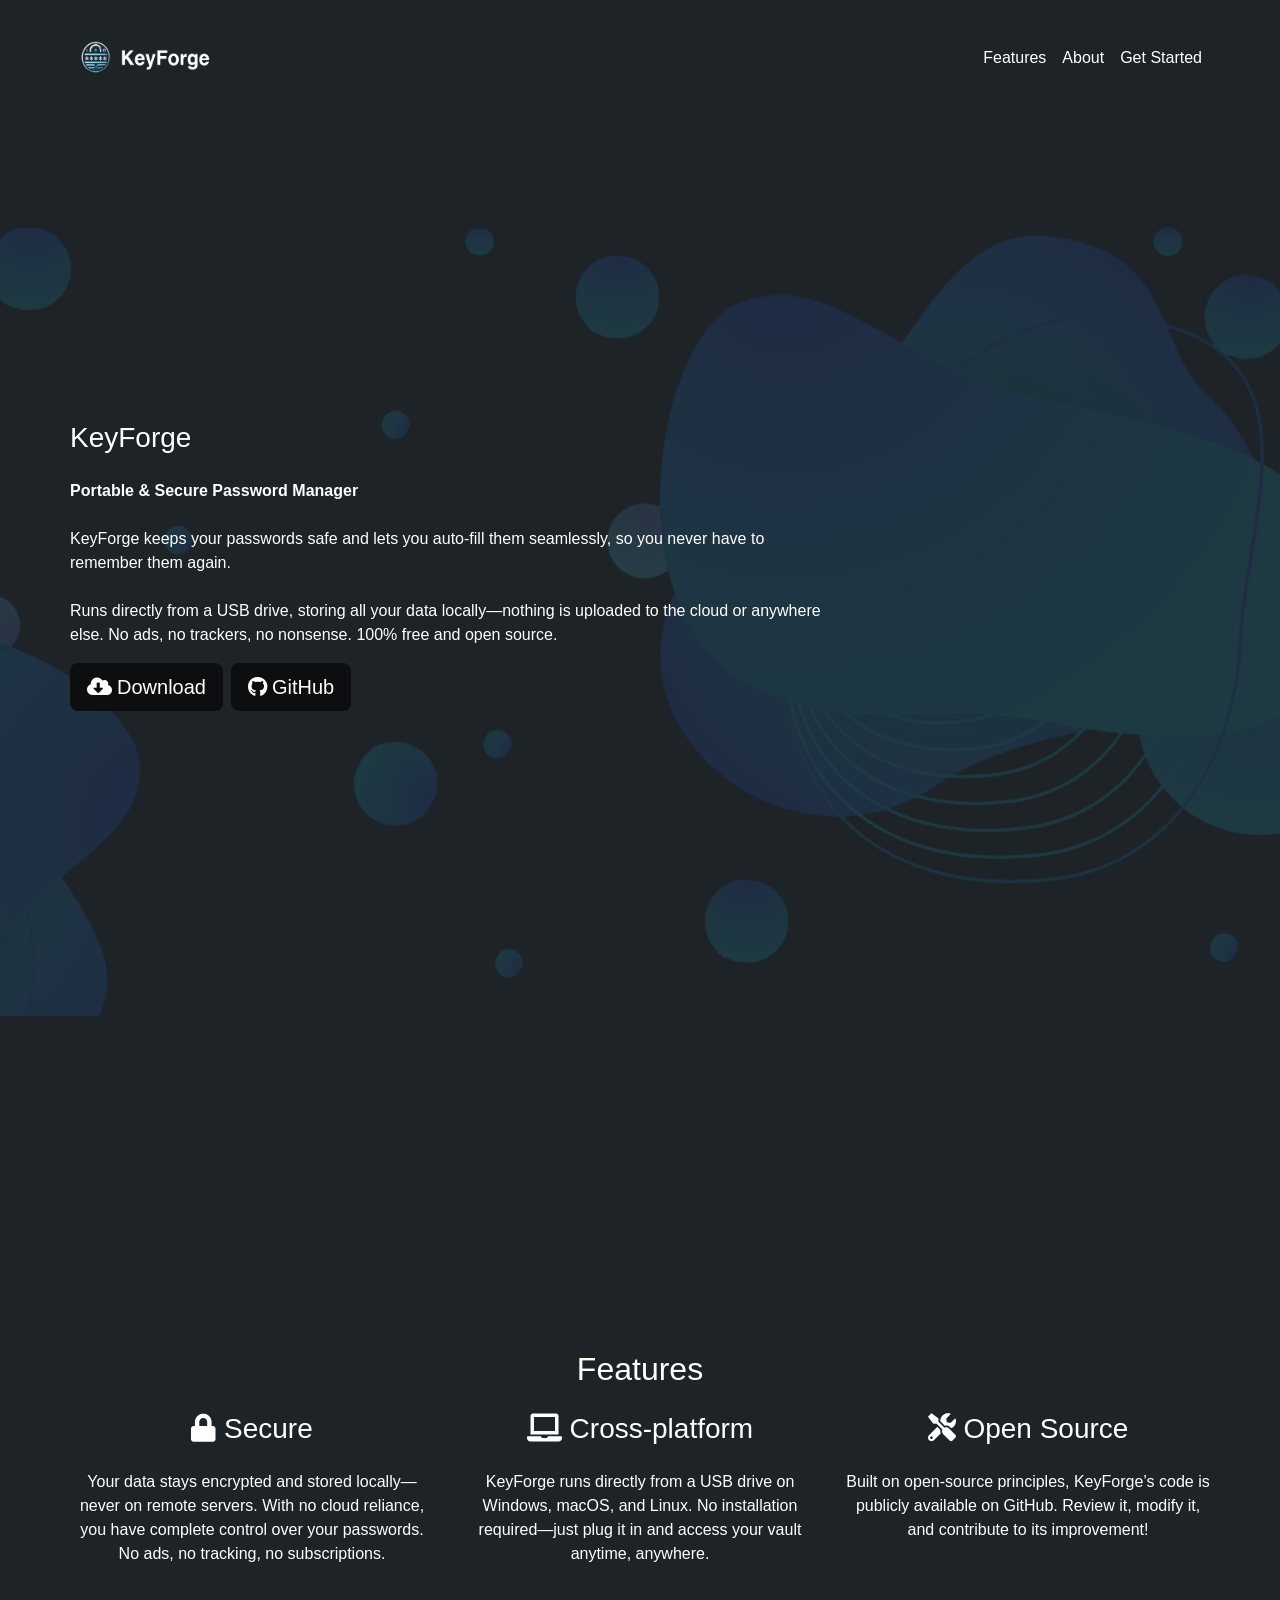
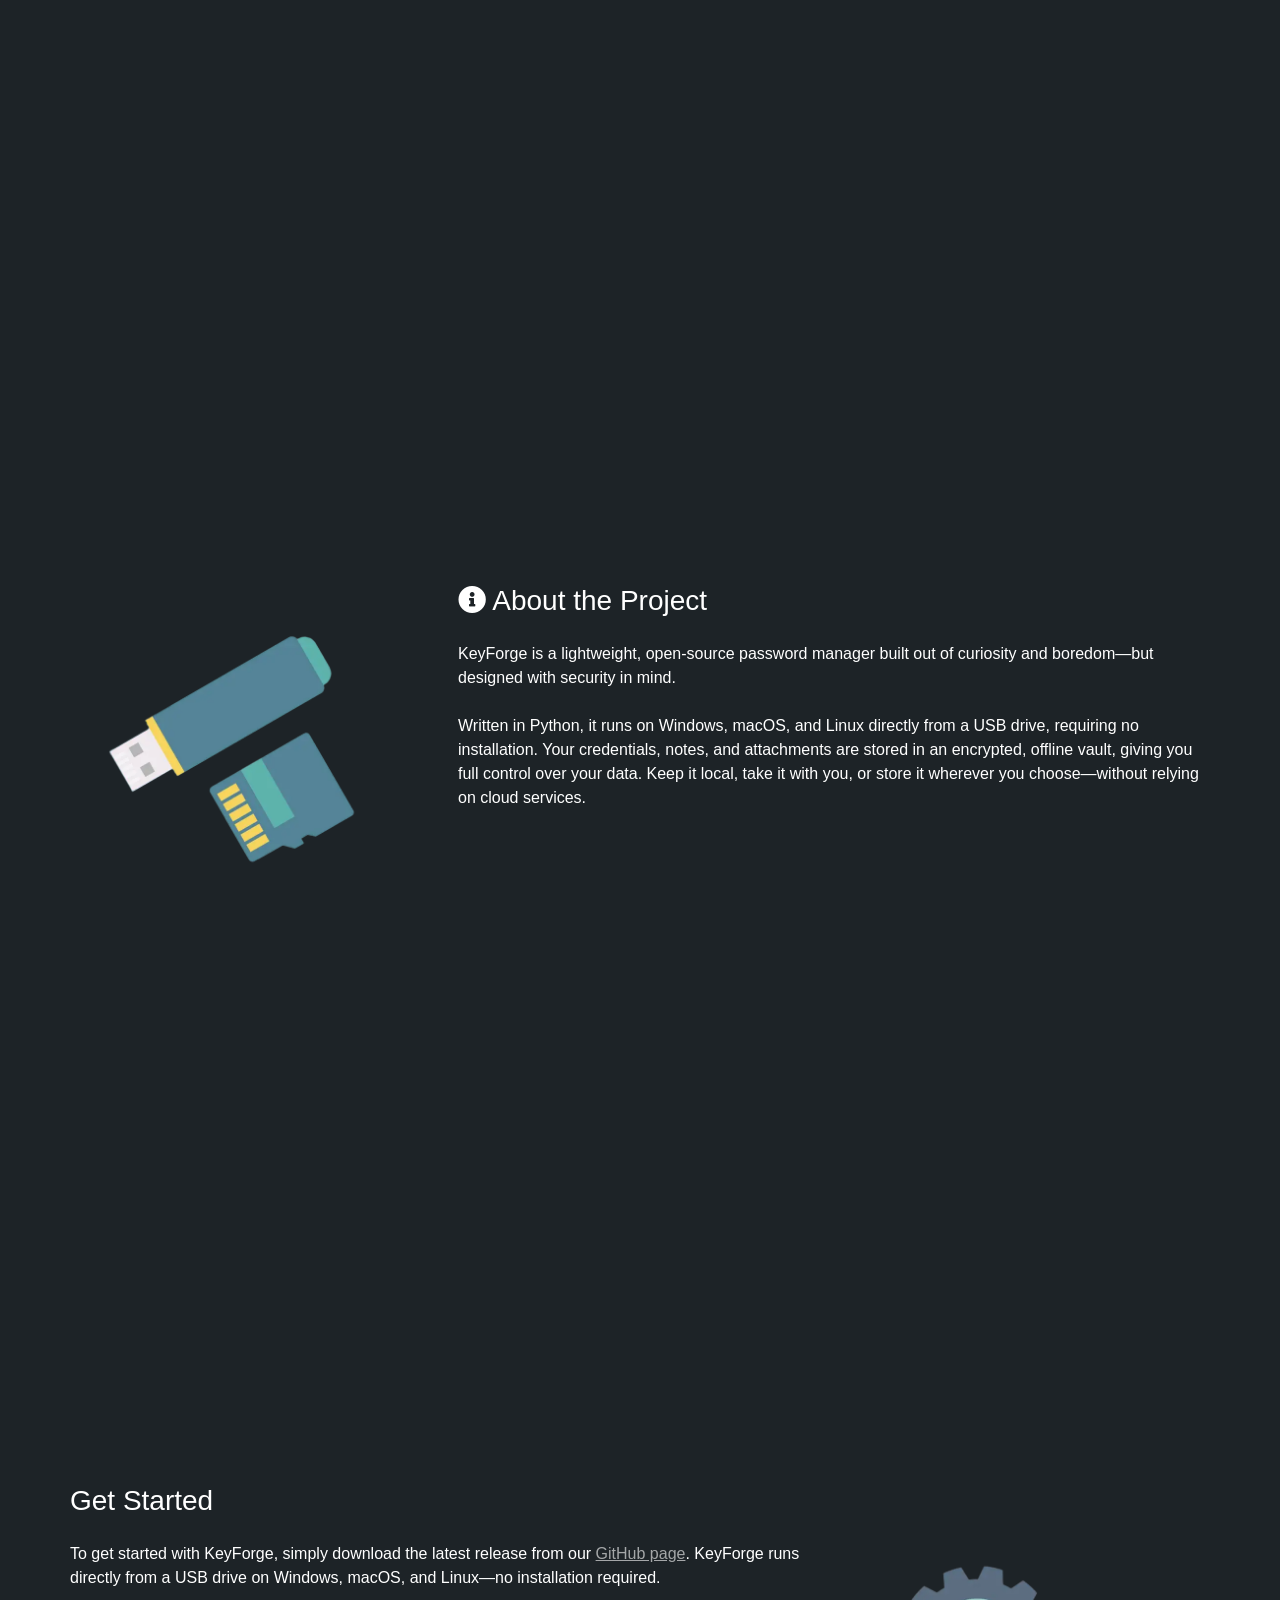
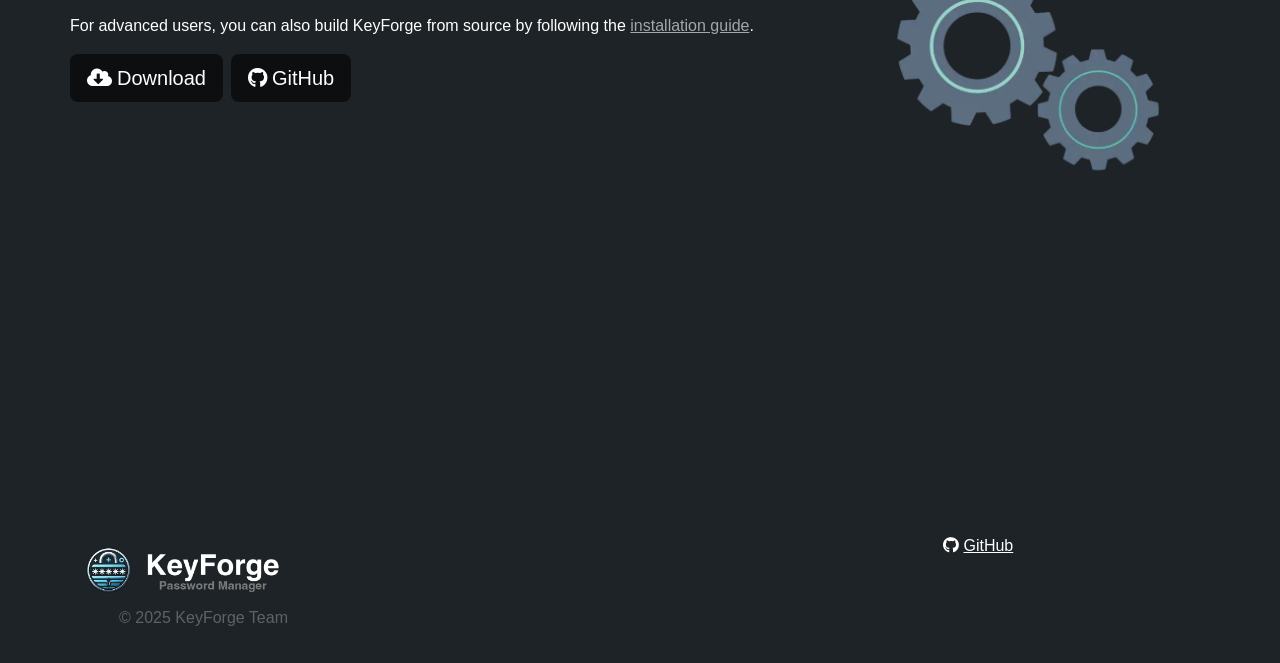
==== commit 5bde5165: "update" ====
--- a/index.html
+++ b/index.html
@@ -8,7 +8,7 @@
 	<meta name="robots" content="index, follow">
     <link rel="shortcut icon" type="image/png" href="favicon.png">
     
-	<link rel="stylesheet" type="text/css" href="./all.css?9359">
+	<link rel="stylesheet" type="text/css" href="./all.css?9430">
 	
     <title>Home</title>
 
@@ -43,13 +43,13 @@
 						<div class="collapse navbar-collapse navbar-35179 navbar-32225">
 								<ul class="site-navigation nav navbar-nav ms-auto">
 									<li class="nav-item">
-										<a href="#bloc-3" class="nav-link a-btn">Features</a>
+										<a href="#bloc-3" class="nav-link a-btn ltc-3229">Features</a>
 									</li>
 									<li class="nav-item">
-										<a href="#bloc-4" class="nav-link a-btn">About</a>
+										<a href="#bloc-4" class="nav-link a-btn ltc-3229">About</a>
 									</li>
 									<li class="nav-item">
-										<a href="#bloc-5" class="nav-link a-btn">Get Started</a>
+										<a href="#bloc-5" class="nav-link a-btn ltc-3229">Get Started</a>
 									</li>
 								</ul>
 							</div>
@@ -73,6 +73,8 @@
 					<strong>Portable & Secure Password Manager</strong><br><br>KeyForge keeps your passwords safe and lets you auto-fill them seamlessly, so you never have to remember them again.<br><br>Runs directly from a USB drive, storing all your data locally—nothing is uploaded to the cloud or anywhere else. No ads, no trackers, no nonsense. 100% free and open source.<br>
 				</p><a href="https://github.com/SimpliAj/KeyForge/releases" class="btn btn-lg btn-c-933"><span class="icon-spacer fa fa-cloud-download-alt icon-3229"></span>Download</a><a href="https://github.com/SimpliAj/KeyForge" class="btn btn-lg ms-lg-2 btn-c-933"><span class="icon-spacer fab fa-github icon-3229"></span>GitHub</a>
 			</div>
+			<div class="col">
+			</div>
 			<div class="col-sm-4 text-start">
 			</div>
 		</div>
@@ -80,34 +82,26 @@
 </div>
 <!-- bloc-1 END -->
 
-<!-- bloc-2 -->
-<div class="bloc bgc-3893 d-bloc" id="bloc-2">
-	<div class="container bloc-lg bloc-no-padding-lg">
-		<div class="row">
-			<div class="col text-start">
-				<h2 class="mb-4 mx-auto d-block tc-3229 text-lg-center" id="features">
+<!-- bloc-3 -->
+<div class="bloc bgc-3893 d-bloc bloc-fill-screen " id="bloc-3">
+	<div class="container">
+		<div class="row">
+			<div class="col-md-4 text-start">
+				<h2 class="mb-4">
+					<br>
+				</h2>
+				<h3 class="mb-4 text-lg-center tc-3229">
+					<span class="icon-3229 fa fa-lock"></span>&nbsp;Secure
+				</h3>
+				<p class="text-lg-center tc-3229">
+					Your data stays encrypted and stored locally—never on remote servers. With no cloud reliance, you have complete control over your passwords. No ads, no tracking, no subscriptions.
+				</p>
+			</div>
+			<div class="col-md-4 text-start">
+				<h2 class="mb-4 tc-3229 text-lg-center">
 					Features
 				</h2>
-			</div>
-		</div>
-	</div>
-</div>
-<!-- bloc-2 END -->
-
-<!-- bloc-3 -->
-<div class="bloc bgc-3893 d-bloc" id="bloc-3">
-	<div class="container bloc-lg">
-		<div class="row">
-			<div class="col-md-4 text-start">
-				<h3 class="mb-4 text-lg-center tc-3229">
-					<span class="icon-3229 fa fa-lock"></span>&nbsp;Secure
-				</h3>
-				<p class="text-lg-center tc-3229">
-					Your data stays encrypted and stored locally—never on remote servers. With no cloud reliance, you have complete control over your passwords. No ads, no tracking, no subscriptions.
-				</p>
-			</div>
-			<div class="col-md-4 text-start">
-				<h3 class="mb-4 text-lg-center tc-3229">
+				<h3 class="mb-4 text-lg-center tc-3229 mb-lg-4">
 					<span class="icon-3229 fa fa-laptop"></span>&nbsp;Cross-platform
 				</h3>
 				<p class="text-lg-center tc-3229">
@@ -115,6 +109,9 @@
 				</p>
 			</div>
 			<div class="col-md-4 text-start">
+				<h2 class="mb-4">
+					<br>
+				</h2>
 				<h3 class="mb-4 text-lg-center tc-3229">
 					<span class="icon-3229 fa fa-tools"></span>&nbsp;Open Source
 				</h3>
@@ -148,7 +145,7 @@
 <!-- bloc-4 END -->
 
 <!-- bloc-5 -->
-<div class="bloc bgc-3893 d-bloc bloc-fill-screen " id="bloc-5">
+<div class="bloc bgc-3893 d-bloc bloc-fill-screen" id="bloc-5">
 	<div class="container">
 		<div class="row">
 			<div class="col-sm-8 text-start">
@@ -177,12 +174,12 @@
 	<div class="container bloc-lg bloc-sm-lg">
 		<div class="row">
 			<div class="col-md-3 col-sm-6">
-				<picture><source type="image/webp" srcset="img/lazyload-ph.png" data-srcset="img/FooterLogo.webp"><img src="img/lazyload-ph.png" data-src="img/FooterLogo.png" class="img-fluid img-style float-lg-none lazyload" alt="FooterLogo" width="200" height="70"></picture><a href="#" class="a-btn a-block footer-link ltc-2521 link-style text-lg-center">© 2025 KeyForge Team</a>
+				<picture><source type="image/webp" srcset="img/lazyload-ph.png" data-srcset="img/FooterLogo.webp"><img src="img/lazyload-ph.png" data-src="img/FooterLogo.png" class="img-fluid img-style float-lg-none lazyload" alt="FooterLogo" width="225" height="70"></picture><a href="#" class="a-btn a-block footer-link ltc-2521 link-style text-lg-center">© 2025 KeyForge Team</a>
 			</div>
 			<div class="col-md-3 col-sm-6">
 				<h4 class="mg-md text-center text-sm-start">
 					<br>
-				</h4><a href="./" class="a-btn a-block footer-link"><span class="special-tag-for-editing-text-with-html"></span></a><a href="./" class="a-btn a-block footer-link"><br></a>
+				</h4><a href="./" class="a-btn a-block footer-link"></a><a href="./" class="a-btn a-block footer-link"><br></a>
 			</div>
 			<div class="col-md-3 col-sm-6">
 				<a href="./" class="a-btn a-block footer-link ltc-247 object-hidden">Privacy</a><a href="./" class="a-btn a-block footer-link ltc-7321 object-hidden">Legal Info</a>
@@ -203,7 +200,7 @@
 
 
 <!-- Additional JS -->
-<script src="./js/all.js?2769"></script><!-- Additional JS END -->
+<script src="./js/all.js?785"></script><!-- Additional JS END -->
 
 
 </body>
--- a/all.css
+++ b/all.css
@@ -327,7 +327,7 @@
 }
 .img-style{
 	height:70px;
-	width:200px;
+	width:225px;
 }
 .link-style{
 	text-decoration:none;
@@ -336,6 +336,9 @@
 	width:150px;
 	height:50px;
 }
+.h2-style{
+	font-size:33px;
+}
 
 /* = Colour
 -------------------------------------------------------------- */
@@ -390,6 +393,12 @@
 
 /* Link colour styles */
 
+.ltc-3229{
+	color:var(--swatch-var-3229)!important;
+}
+.ltc-3229:hover{
+	color:#CCCCCC!important;
+}
 .ltc-2521{
 	color:var(--swatch-var-2521)!important;
 }
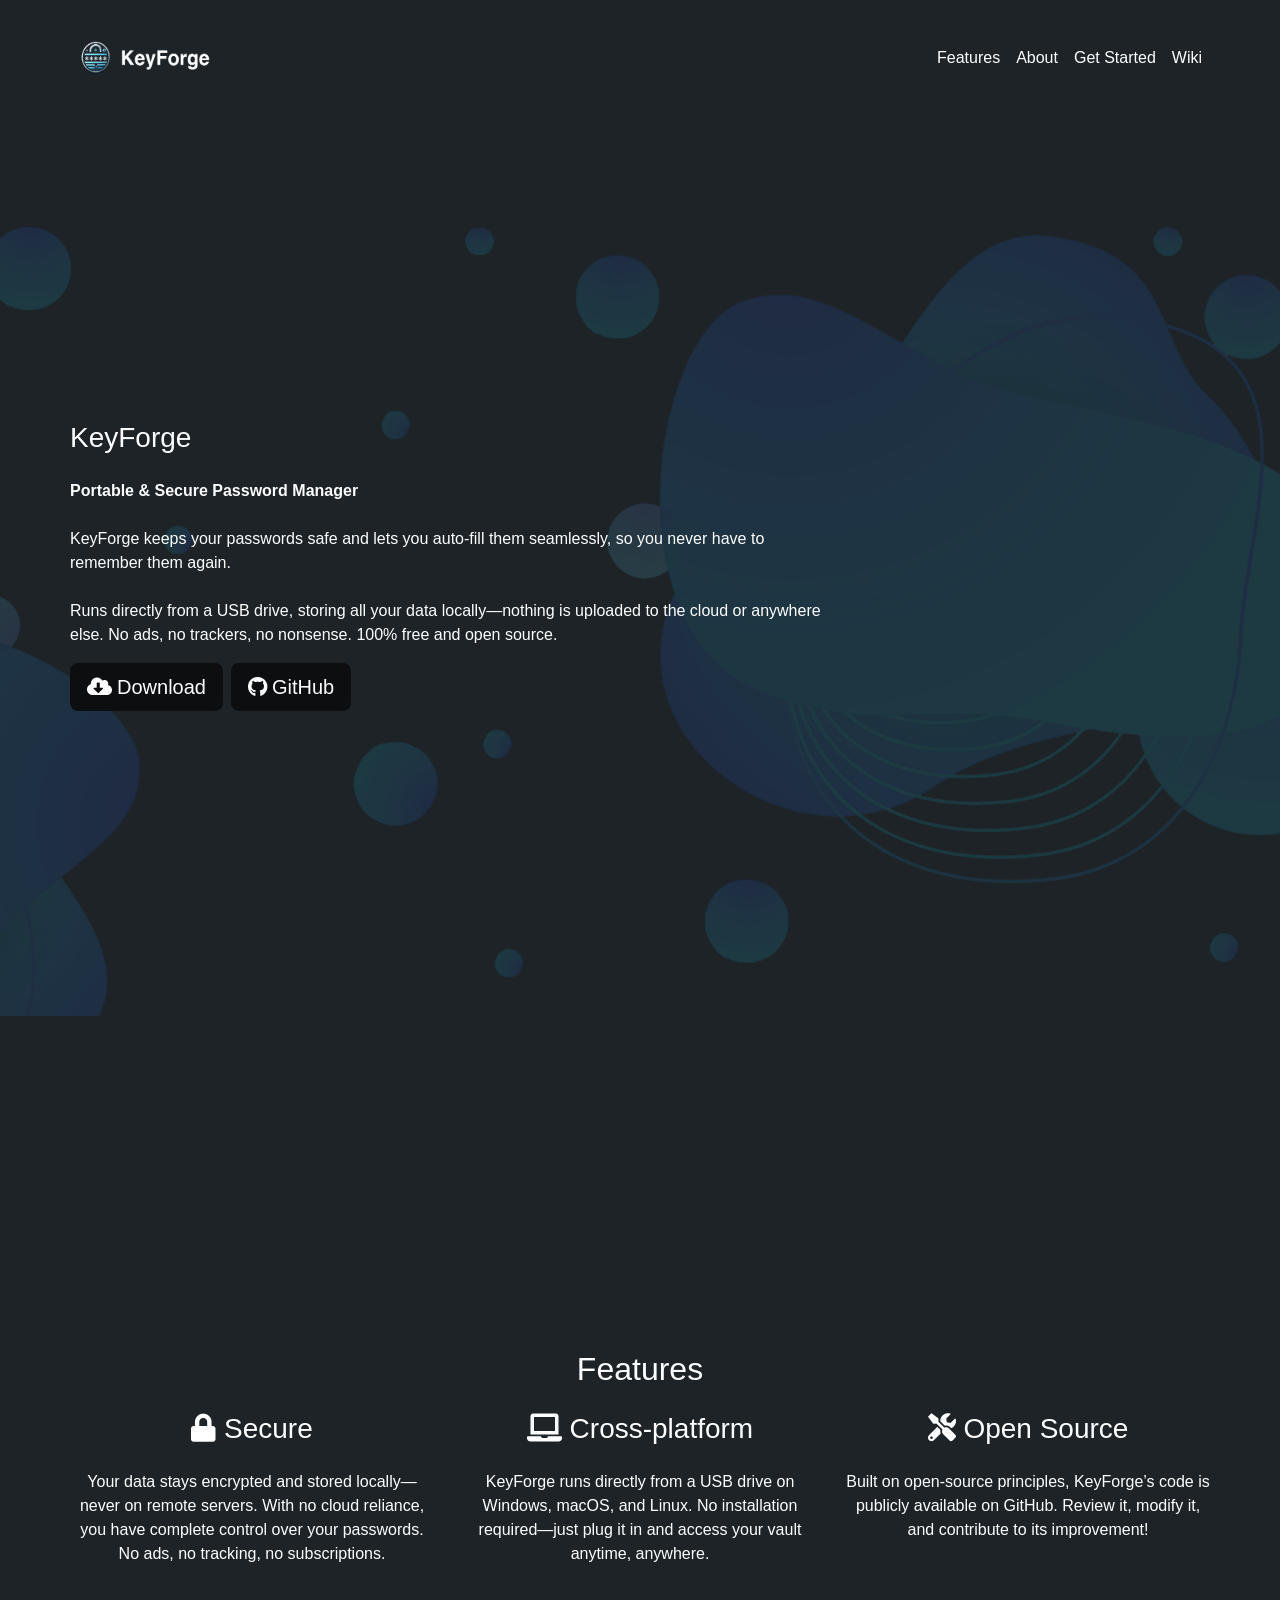
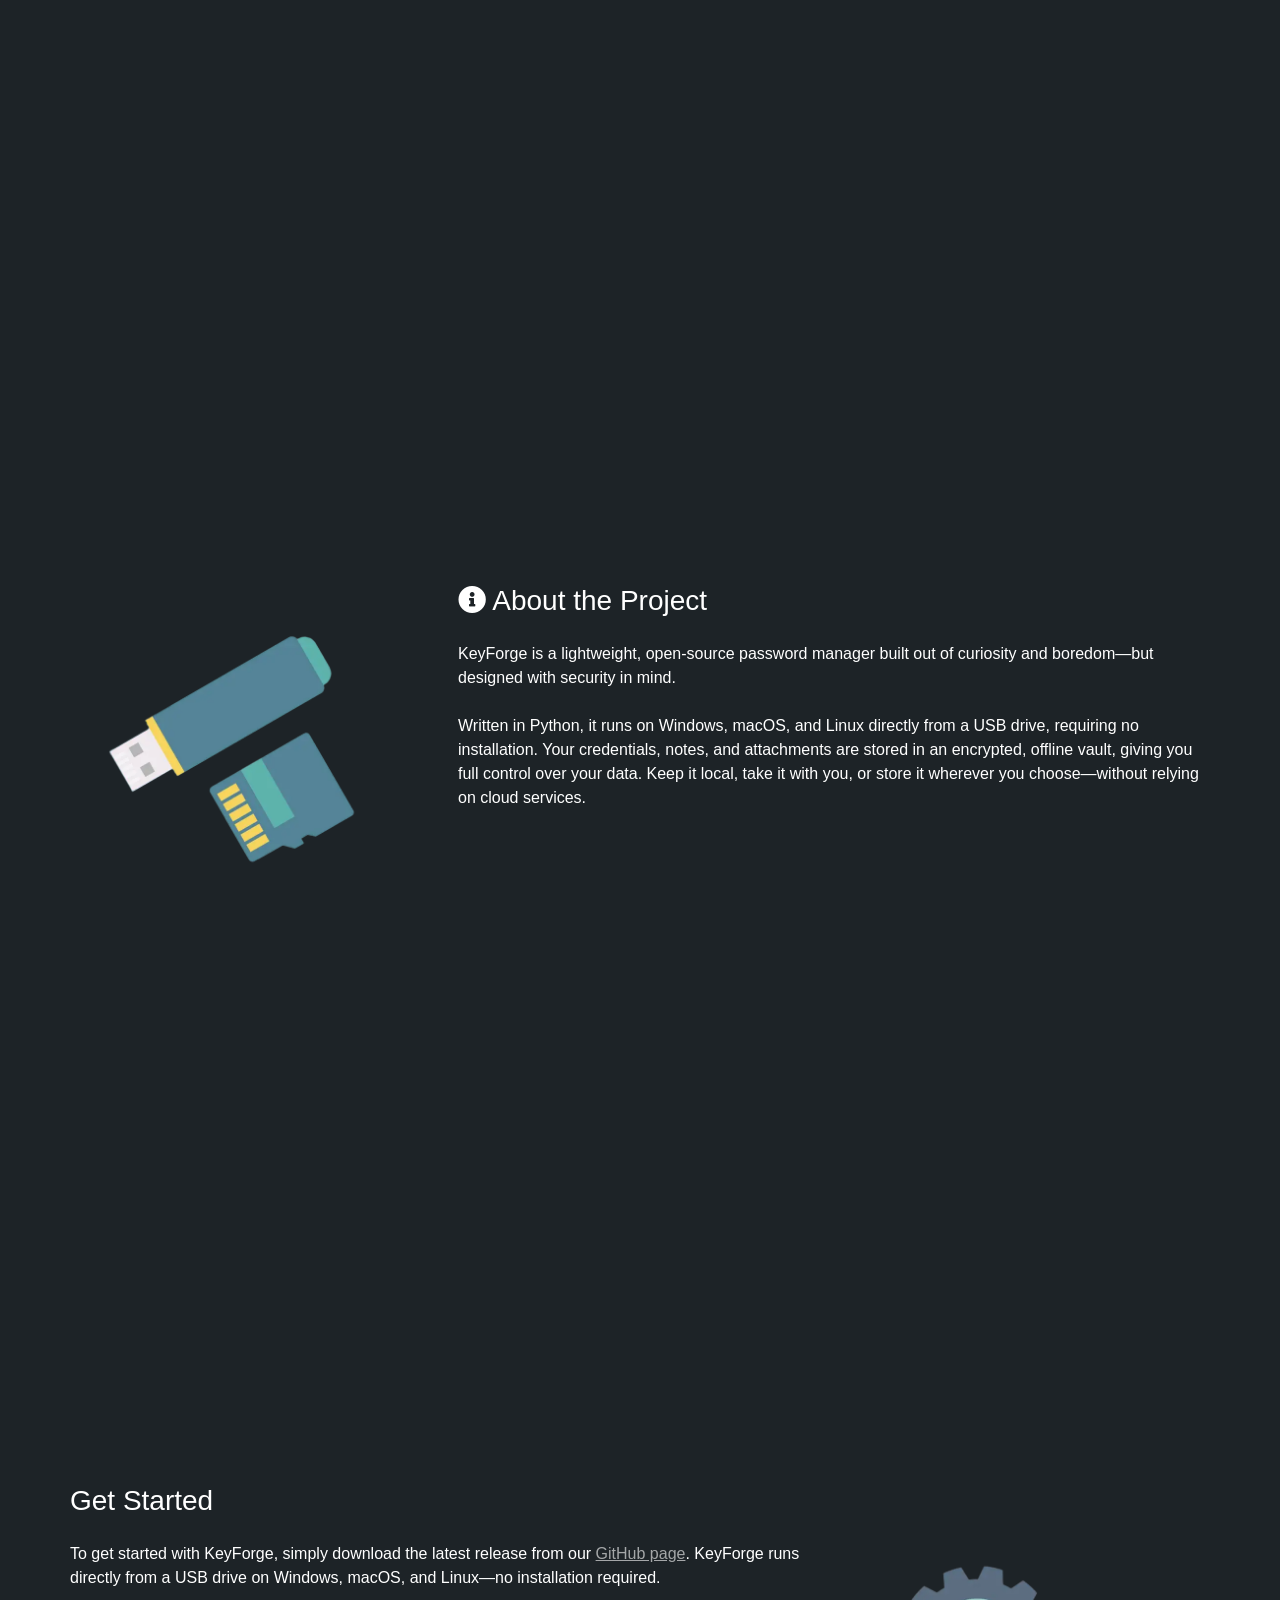
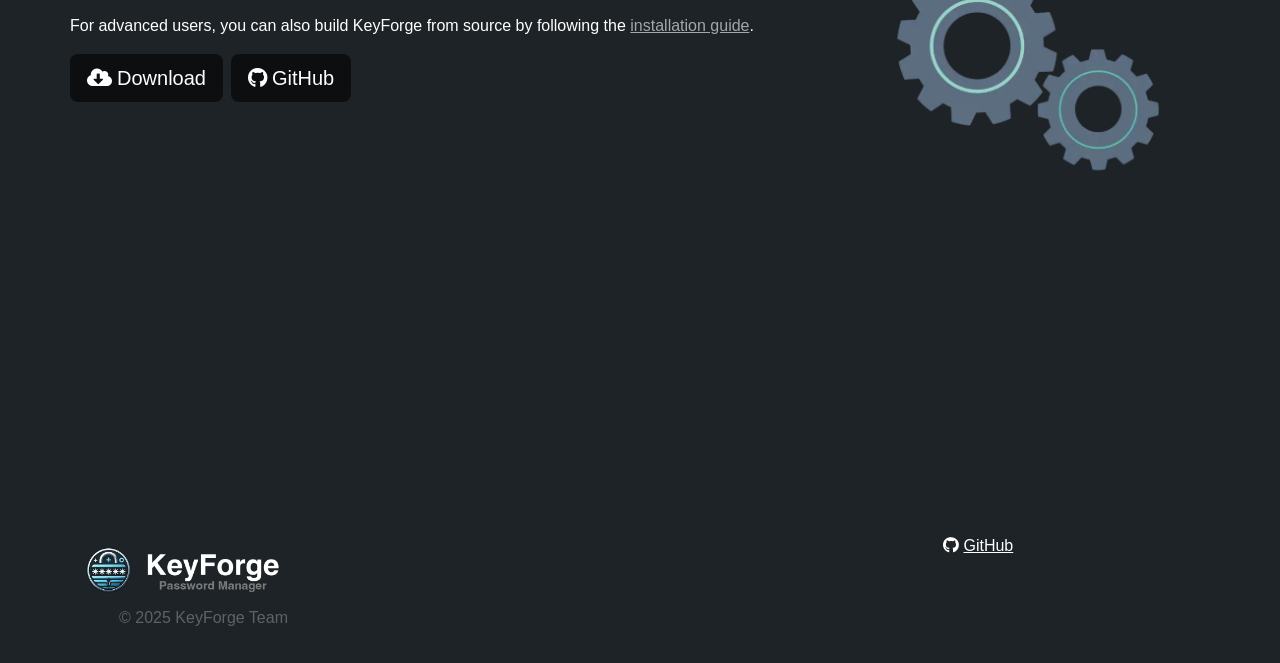
==== commit d21ef997: "new" ====
--- a/index.html
+++ b/index.html
@@ -8,7 +8,7 @@
 	<meta name="robots" content="index, follow">
     <link rel="shortcut icon" type="image/png" href="favicon.png">
     
-	<link rel="stylesheet" type="text/css" href="./all.css?9430">
+	<link rel="stylesheet" type="text/css" href="./all.css?608">
 	
     <title>Home</title>
 
@@ -30,18 +30,18 @@
 <div class="page-container">
     
 <!-- bloc-0 -->
-<div class="bloc bgc-3893 d-bloc" id="bloc-0">
+<div class="bloc bgc-3893 d-bloc sticky-nav" id="bloc-0">
 	<div class="container bloc-sm">
 		<div class="row">
 			<div class="col">
 				<nav class="navbar navbar-light row navbar-expand-md" role="navigation">
 					<div class="container-fluid ">
-						<a class="navbar-brand" href="./"><picture><source type="image/webp" srcset="img/Logo%20Menu.webp"><img src="img/Logo%20Menu.png" alt="logo" width="150" height="50"></picture></a>
+						<a class="navbar-brand" href="#bloc-1"><picture><source type="image/webp" srcset="img/Logo%20Menu.webp"><img src="img/Logo%20Menu.png" alt="logo" width="150" height="50"></picture></a>
 						<button id="nav-toggle" type="button" class="ui-navbar-toggler navbar-toggler border-0 p-0 ms-auto" aria-expanded="false" aria-label="Toggle navigation" data-bs-toggle="collapse" data-bs-target=".navbar-32225">
 							<span class="navbar-toggler-icon"><svg height="32" viewBox="0 0 32 32" width="32"><path class="svg-menu-icon" d="m2 9h28m-28 7h28m-28 7h28"></path></svg></span>
 						</button>
 						<div class="collapse navbar-collapse navbar-35179 navbar-32225">
-								<ul class="site-navigation nav navbar-nav ms-auto">
+								<ul class="site-navigation nav navbar-nav ms-auto ">
 									<li class="nav-item">
 										<a href="#bloc-3" class="nav-link a-btn ltc-3229">Features</a>
 									</li>
@@ -50,6 +50,9 @@
 									</li>
 									<li class="nav-item">
 										<a href="#bloc-5" class="nav-link a-btn ltc-3229">Get Started</a>
+									</li>
+									<li class="nav-item">
+										<a href="https://github.com/SimpliAj/KeyForge/wiki" class="nav-link a-btn ltc-3229" target="_blank">Wiki</a>
 									</li>
 								</ul>
 							</div>
@@ -83,7 +86,7 @@
 <!-- bloc-1 END -->
 
 <!-- bloc-3 -->
-<div class="bloc bgc-3893 d-bloc bloc-fill-screen " id="bloc-3">
+<div class="bloc bgc-3893 d-bloc bloc-fill-screen" id="bloc-3">
 	<div class="container">
 		<div class="row">
 			<div class="col-md-4 text-start">
@@ -200,7 +203,7 @@
 
 
 <!-- Additional JS -->
-<script src="./js/all.js?785"></script><!-- Additional JS END -->
+<script src="./js/all.js?8456"></script><!-- Additional JS END -->
 
 
 </body>
--- a/all.css
+++ b/all.css
@@ -147,6 +147,16 @@
 /* = NavBar
 -------------------------------------------------------------- */
 
+/* = Sticky Nav
+-------------------------------------------------------------- */
+
+.sticky-nav.sticky{
+	position:fixed;
+	top:0;
+	z-index:1000;
+	box-shadow:0 1px 2px rgba(0,0,0,.3);
+	 transition: all .2s ease-out;
+}
 /* Navbar Icon */
 .svg-menu-icon{
 	fill: none;
@@ -527,4 +537,25 @@
  * Font Awesome Free 5.15.1 by @fontawesome - https://fontawesome.com
  * License - https://fontawesome.com/license/free (Icons: CC BY 4.0, Fonts: SIL OFL 1.1, Code: MIT License)
  */
-.fa,.fab,.fad,.fal,.far,.fas{-moz-osx-font-smoothing:grayscale;-webkit-font-smoothing:antialiased;display:inline-block;font-style:normal;font-variant:normal;text-rendering:auto;line-height:1}.fa-lg{font-size:1.33333em;line-height:.75em;vertical-align:-.0667em}.fa-xs{font-size:.75em}.fa-sm{font-size:.875em}.fa-1x{font-size:1em}.fa-2x{font-size:2em}.fa-3x{font-size:3em}.fa-4x{font-size:4em}.fa-5x{font-size:5em}.fa-6x{font-size:6em}.fa-7x{font-size:7em}.fa-8x{font-size:8em}.fa-9x{font-size:9em}.fa-10x{font-size:10em}.fa-fw{text-align:center;width:1.25em}.fa-ul{list-style-type:none;margin-left:2.5em;padding-left:0}.fa-ul>li{position:relative}.fa-li{left:-2em;position:absolute;text-align:center;width:2em;line-height:inherit}.fa-border{border:.08em solid #eee;border-radius:.1em;padding:.2em .25em .15em}.fa-pull-left{float:left}.fa-pull-right{float:right}.fa.fa-pull-left,.fab.fa-pull-left,.fal.fa-pull-left,.far.fa-pull-left,.fas.fa-pull-left{margin-right:.3em}.fa.fa-pull-right,.fab.fa-pull-right,.fal.fa-pull-right,.far.fa-pull-right,.fas.fa-pull-right{margin-left:.3em}.fa-spin{-webkit-animation:fa-spin 2s linear infinite;animation:fa-spin 2s linear infinite}.fa-pulse{-webkit-animation:fa-spin 1s steps(8) infinite;animation:fa-spin 1s steps(8) infinite}@-webkit-keyframes fa-spin{0%{-webkit-transform:rotate(0deg);transform:rotate(0deg)}to{-webkit-transform:rotate(1turn);transform:rotate(1turn)}}@keyframes fa-spin{0%{-webkit-transform:rotate(0deg);transform:rotate(0deg)}to{-webkit-transform:rotate(1turn);transform:rotate(1turn)}}.fa-rotate-90{-ms-filter:"progid:DXImageTransform.Microsoft.BasicImage(rotation=1)";-webkit-transform:rotate(90deg);transform:rotate(90deg)}.fa-rotate-180{-ms-filter:"progid:DXImageTransform.Microsoft.BasicImage(rotation=2)";-webkit-transform:rotate(180deg);transform:rotate(180deg)}.fa-rotate-270{-ms-filter:"progid:DXImageTransform.Microsoft.BasicImage(rotation=3)";-webkit-transform:rotate(270deg);transform:rotate(270deg)}.fa-flip-horizontal{-ms-filter:"progid:DXImageTransform.Microsoft.BasicImage(rotation=0, mirror=1)";-webkit-transform:scaleX(-1);transform:scaleX(-1)}.fa-flip-vertical{-webkit-transform:scaleY(-1);transform:scaleY(-1)}.fa-flip-both,.fa-flip-horizontal.fa-flip-vertical,.fa-flip-vertical{-ms-filter:"progid:DXImageTransform.Microsoft.BasicImage(rotation=2, mirror=1)"}.fa-flip-both,.fa-flip-horizontal.fa-flip-vertical{-webkit-transform:scale(-1);transform:scale(-1)}:root .fa-flip-both,:root .fa-flip-horizontal,:root .fa-flip-vertical,:root .fa-rotate-90,:root .fa-rotate-180,:root .fa-rotate-270{-webkit-filter:none;filter:none}.fa-stack{display:inline-block;height:2em;line-height:2em;position:relative;vertical-align:middle;width:2.5em}.fa-stack-1x,.fa-stack-2x{left:0;position:absolute;text-align:center;width:100%}.fa-stack-1x{line-height:inherit}.fa-stack-2x{font-size:2em}.fa-inverse{color:#fff}.fa-500px:before{content:"\f26e"}.fa-accessible-icon:before{content:"\f368"}.fa-accusoft:before{content:"\f369"}.fa-acquisitions-incorporated:before{content:"\f6af"}.fa-ad:before{content:"\f641"}.fa-address-book:before{content:"\f2b9"}.fa-address-card:before{content:"\f2bb"}.fa-adjust:before{content:"\f042"}.fa-adn:before{content:"\f170"}.fa-adversal:before{content:"\f36a"}.fa-affiliatetheme:before{content:"\f36b"}.fa-air-freshener:before{content:"\f5d0"}.fa-airbnb:before{content:"\f834"}.fa-algolia:before{content:"\f36c"}.fa-align-center:before{content:"\f037"}.fa-align-justify:before{content:"\f039"}.fa-align-left:before{content:"\f036"}.fa-align-right:before{content:"\f038"}.fa-alipay:before{content:"\f642"}.fa-allergies:before{content:"\f461"}.fa-amazon:before{content:"\f270"}.fa-amazon-pay:before{content:"\f42c"}.fa-ambulance:before{content:"\f0f9"}.fa-american-sign-language-interpreting:before{content:"\f2a3"}.fa-amilia:before{content:"\f36d"}.fa-anchor:before{content:"\f13d"}.fa-android:before{content:"\f17b"}.fa-angellist:before{content:"\f209"}.fa-angle-double-down:before{content:"\f103"}.fa-angle-double-left:before{content:"\f100"}.fa-angle-double-right:before{content:"\f101"}.fa-angle-double-up:before{content:"\f102"}.fa-angle-down:before{content:"\f107"}.fa-angle-left:before{content:"\f104"}.fa-angle-right:before{content:"\f105"}.fa-angle-up:before{content:"\f106"}.fa-angry:before{content:"\f556"}.fa-angrycreative:before{content:"\f36e"}.fa-angular:before{content:"\f420"}.fa-ankh:before{content:"\f644"}.fa-app-store:before{content:"\f36f"}.fa-app-store-ios:before{content:"\f370"}.fa-apper:before{content:"\f371"}.fa-apple:before{content:"\f179"}.fa-apple-alt:before{content:"\f5d1"}.fa-apple-pay:before{content:"\f415"}.fa-archive:before{content:"\f187"}.fa-archway:before{content:"\f557"}.fa-arrow-alt-circle-down:before{content:"\f358"}.fa-arrow-alt-circle-left:before{content:"\f359"}.fa-arrow-alt-circle-right:before{content:"\f35a"}.fa-arrow-alt-circle-up:before{content:"\f35b"}.fa-arrow-circle-down:before{content:"\f0ab"}.fa-arrow-circle-left:before{content:"\f0a8"}.fa-arrow-circle-right:before{content:"\f0a9"}.fa-arrow-circle-up:before{content:"\f0aa"}.fa-arrow-down:before{content:"\f063"}.fa-arrow-left:before{content:"\f060"}.fa-arrow-right:before{content:"\f061"}.fa-arrow-up:before{content:"\f062"}.fa-arrows-alt:before{content:"\f0b2"}.fa-arrows-alt-h:before{content:"\f337"}.fa-arrows-alt-v:before{content:"\f338"}.fa-artstation:before{content:"\f77a"}.fa-assistive-listening-systems:before{content:"\f2a2"}.fa-asterisk:before{content:"\f069"}.fa-asymmetrik:before{content:"\f372"}.fa-at:before{content:"\f1fa"}.fa-atlas:before{content:"\f558"}.fa-atlassian:before{content:"\f77b"}.fa-atom:before{content:"\f5d2"}.fa-audible:before{content:"\f373"}.fa-audio-description:before{content:"\f29e"}.fa-autoprefixer:before{content:"\f41c"}.fa-avianex:before{content:"\f374"}.fa-aviato:before{content:"\f421"}.fa-award:before{content:"\f559"}.fa-aws:before{content:"\f375"}.fa-baby:before{content:"\f77c"}.fa-baby-carriage:before{content:"\f77d"}.fa-backspace:before{content:"\f55a"}.fa-backward:before{content:"\f04a"}.fa-bacon:before{content:"\f7e5"}.fa-bacteria:before{content:"\e059"}.fa-bacterium:before{content:"\e05a"}.fa-bahai:before{content:"\f666"}.fa-balance-scale:before{content:"\f24e"}.fa-balance-scale-left:before{content:"\f515"}.fa-balance-scale-right:before{content:"\f516"}.fa-ban:before{content:"\f05e"}.fa-band-aid:before{content:"\f462"}.fa-bandcamp:before{content:"\f2d5"}.fa-barcode:before{content:"\f02a"}.fa-bars:before{content:"\f0c9"}.fa-baseball-ball:before{content:"\f433"}.fa-basketball-ball:before{content:"\f434"}.fa-bath:before{content:"\f2cd"}.fa-battery-empty:before{content:"\f244"}.fa-battery-full:before{content:"\f240"}.fa-battery-half:before{content:"\f242"}.fa-battery-quarter:before{content:"\f243"}.fa-battery-three-quarters:before{content:"\f241"}.fa-battle-net:before{content:"\f835"}.fa-bed:before{content:"\f236"}.fa-beer:before{content:"\f0fc"}.fa-behance:before{content:"\f1b4"}.fa-behance-square:before{content:"\f1b5"}.fa-bell:before{content:"\f0f3"}.fa-bell-slash:before{content:"\f1f6"}.fa-bezier-curve:before{content:"\f55b"}.fa-bible:before{content:"\f647"}.fa-bicycle:before{content:"\f206"}.fa-biking:before{content:"\f84a"}.fa-bimobject:before{content:"\f378"}.fa-binoculars:before{content:"\f1e5"}.fa-biohazard:before{content:"\f780"}.fa-birthday-cake:before{content:"\f1fd"}.fa-bitbucket:before{content:"\f171"}.fa-bitcoin:before{content:"\f379"}.fa-bity:before{content:"\f37a"}.fa-black-tie:before{content:"\f27e"}.fa-blackberry:before{content:"\f37b"}.fa-blender:before{content:"\f517"}.fa-blender-phone:before{content:"\f6b6"}.fa-blind:before{content:"\f29d"}.fa-blog:before{content:"\f781"}.fa-blogger:before{content:"\f37c"}.fa-blogger-b:before{content:"\f37d"}.fa-bluetooth:before{content:"\f293"}.fa-bluetooth-b:before{content:"\f294"}.fa-bold:before{content:"\f032"}.fa-bolt:before{content:"\f0e7"}.fa-bomb:before{content:"\f1e2"}.fa-bone:before{content:"\f5d7"}.fa-bong:before{content:"\f55c"}.fa-book:before{content:"\f02d"}.fa-book-dead:before{content:"\f6b7"}.fa-book-medical:before{content:"\f7e6"}.fa-book-open:before{content:"\f518"}.fa-book-reader:before{content:"\f5da"}.fa-bookmark:before{content:"\f02e"}.fa-bootstrap:before{content:"\f836"}.fa-border-all:before{content:"\f84c"}.fa-border-none:before{content:"\f850"}.fa-border-style:before{content:"\f853"}.fa-bowling-ball:before{content:"\f436"}.fa-box:before{content:"\f466"}.fa-box-open:before{content:"\f49e"}.fa-box-tissue:before{content:"\e05b"}.fa-boxes:before{content:"\f468"}.fa-braille:before{content:"\f2a1"}.fa-brain:before{content:"\f5dc"}.fa-bread-slice:before{content:"\f7ec"}.fa-briefcase:before{content:"\f0b1"}.fa-briefcase-medical:before{content:"\f469"}.fa-broadcast-tower:before{content:"\f519"}.fa-broom:before{content:"\f51a"}.fa-brush:before{content:"\f55d"}.fa-btc:before{content:"\f15a"}.fa-buffer:before{content:"\f837"}.fa-bug:before{content:"\f188"}.fa-building:before{content:"\f1ad"}.fa-bullhorn:before{content:"\f0a1"}.fa-bullseye:before{content:"\f140"}.fa-burn:before{content:"\f46a"}.fa-buromobelexperte:before{content:"\f37f"}.fa-bus:before{content:"\f207"}.fa-bus-alt:before{content:"\f55e"}.fa-business-time:before{content:"\f64a"}.fa-buy-n-large:before{content:"\f8a6"}.fa-buysellads:before{content:"\f20d"}.fa-calculator:before{content:"\f1ec"}.fa-calendar:before{content:"\f133"}.fa-calendar-alt:before{content:"\f073"}.fa-calendar-check:before{content:"\f274"}.fa-calendar-day:before{content:"\f783"}.fa-calendar-minus:before{content:"\f272"}.fa-calendar-plus:before{content:"\f271"}.fa-calendar-times:before{content:"\f273"}.fa-calendar-week:before{content:"\f784"}.fa-camera:before{content:"\f030"}.fa-camera-retro:before{content:"\f083"}.fa-campground:before{content:"\f6bb"}.fa-canadian-maple-leaf:before{content:"\f785"}.fa-candy-cane:before{content:"\f786"}.fa-cannabis:before{content:"\f55f"}.fa-capsules:before{content:"\f46b"}.fa-car:before{content:"\f1b9"}.fa-car-alt:before{content:"\f5de"}.fa-car-battery:before{content:"\f5df"}.fa-car-crash:before{content:"\f5e1"}.fa-car-side:before{content:"\f5e4"}.fa-caravan:before{content:"\f8ff"}.fa-caret-down:before{content:"\f0d7"}.fa-caret-left:before{content:"\f0d9"}.fa-caret-right:before{content:"\f0da"}.fa-caret-square-down:before{content:"\f150"}.fa-caret-square-left:before{content:"\f191"}.fa-caret-square-right:before{content:"\f152"}.fa-caret-square-up:before{content:"\f151"}.fa-caret-up:before{content:"\f0d8"}.fa-carrot:before{content:"\f787"}.fa-cart-arrow-down:before{content:"\f218"}.fa-cart-plus:before{content:"\f217"}.fa-cash-register:before{content:"\f788"}.fa-cat:before{content:"\f6be"}.fa-cc-amazon-pay:before{content:"\f42d"}.fa-cc-amex:before{content:"\f1f3"}.fa-cc-apple-pay:before{content:"\f416"}.fa-cc-diners-club:before{content:"\f24c"}.fa-cc-discover:before{content:"\f1f2"}.fa-cc-jcb:before{content:"\f24b"}.fa-cc-mastercard:before{content:"\f1f1"}.fa-cc-paypal:before{content:"\f1f4"}.fa-cc-stripe:before{content:"\f1f5"}.fa-cc-visa:before{content:"\f1f0"}.fa-centercode:before{content:"\f380"}.fa-centos:before{content:"\f789"}.fa-certificate:before{content:"\f0a3"}.fa-chair:before{content:"\f6c0"}.fa-chalkboard:before{content:"\f51b"}.fa-chalkboard-teacher:before{content:"\f51c"}.fa-charging-station:before{content:"\f5e7"}.fa-chart-area:before{content:"\f1fe"}.fa-chart-bar:before{content:"\f080"}.fa-chart-line:before{content:"\f201"}.fa-chart-pie:before{content:"\f200"}.fa-check:before{content:"\f00c"}.fa-check-circle:before{content:"\f058"}.fa-check-double:before{content:"\f560"}.fa-check-square:before{content:"\f14a"}.fa-cheese:before{content:"\f7ef"}.fa-chess:before{content:"\f439"}.fa-chess-bishop:before{content:"\f43a"}.fa-chess-board:before{content:"\f43c"}.fa-chess-king:before{content:"\f43f"}.fa-chess-knight:before{content:"\f441"}.fa-chess-pawn:before{content:"\f443"}.fa-chess-queen:before{content:"\f445"}.fa-chess-rook:before{content:"\f447"}.fa-chevron-circle-down:before{content:"\f13a"}.fa-chevron-circle-left:before{content:"\f137"}.fa-chevron-circle-right:before{content:"\f138"}.fa-chevron-circle-up:before{content:"\f139"}.fa-chevron-down:before{content:"\f078"}.fa-chevron-left:before{content:"\f053"}.fa-chevron-right:before{content:"\f054"}.fa-chevron-up:before{content:"\f077"}.fa-child:before{content:"\f1ae"}.fa-chrome:before{content:"\f268"}.fa-chromecast:before{content:"\f838"}.fa-church:before{content:"\f51d"}.fa-circle:before{content:"\f111"}.fa-circle-notch:before{content:"\f1ce"}.fa-city:before{content:"\f64f"}.fa-clinic-medical:before{content:"\f7f2"}.fa-clipboard:before{content:"\f328"}.fa-clipboard-check:before{content:"\f46c"}.fa-clipboard-list:before{content:"\f46d"}.fa-clock:before{content:"\f017"}.fa-clone:before{content:"\f24d"}.fa-closed-captioning:before{content:"\f20a"}.fa-cloud:before{content:"\f0c2"}.fa-cloud-download-alt:before{content:"\f381"}.fa-cloud-meatball:before{content:"\f73b"}.fa-cloud-moon:before{content:"\f6c3"}.fa-cloud-moon-rain:before{content:"\f73c"}.fa-cloud-rain:before{content:"\f73d"}.fa-cloud-showers-heavy:before{content:"\f740"}.fa-cloud-sun:before{content:"\f6c4"}.fa-cloud-sun-rain:before{content:"\f743"}.fa-cloud-upload-alt:before{content:"\f382"}.fa-cloudflare:before{content:"\e07d"}.fa-cloudscale:before{content:"\f383"}.fa-cloudsmith:before{content:"\f384"}.fa-cloudversify:before{content:"\f385"}.fa-cocktail:before{content:"\f561"}.fa-code:before{content:"\f121"}.fa-code-branch:before{content:"\f126"}.fa-codepen:before{content:"\f1cb"}.fa-codiepie:before{content:"\f284"}.fa-coffee:before{content:"\f0f4"}.fa-cog:before{content:"\f013"}.fa-cogs:before{content:"\f085"}.fa-coins:before{content:"\f51e"}.fa-columns:before{content:"\f0db"}.fa-comment:before{content:"\f075"}.fa-comment-alt:before{content:"\f27a"}.fa-comment-dollar:before{content:"\f651"}.fa-comment-dots:before{content:"\f4ad"}.fa-comment-medical:before{content:"\f7f5"}.fa-comment-slash:before{content:"\f4b3"}.fa-comments:before{content:"\f086"}.fa-comments-dollar:before{content:"\f653"}.fa-compact-disc:before{content:"\f51f"}.fa-compass:before{content:"\f14e"}.fa-compress:before{content:"\f066"}.fa-compress-alt:before{content:"\f422"}.fa-compress-arrows-alt:before{content:"\f78c"}.fa-concierge-bell:before{content:"\f562"}.fa-confluence:before{content:"\f78d"}.fa-connectdevelop:before{content:"\f20e"}.fa-contao:before{content:"\f26d"}.fa-cookie:before{content:"\f563"}.fa-cookie-bite:before{content:"\f564"}.fa-copy:before{content:"\f0c5"}.fa-copyright:before{content:"\f1f9"}.fa-cotton-bureau:before{content:"\f89e"}.fa-couch:before{content:"\f4b8"}.fa-cpanel:before{content:"\f388"}.fa-creative-commons:before{content:"\f25e"}.fa-creative-commons-by:before{content:"\f4e7"}.fa-creative-commons-nc:before{content:"\f4e8"}.fa-creative-commons-nc-eu:before{content:"\f4e9"}.fa-creative-commons-nc-jp:before{content:"\f4ea"}.fa-creative-commons-nd:before{content:"\f4eb"}.fa-creative-commons-pd:before{content:"\f4ec"}.fa-creative-commons-pd-alt:before{content:"\f4ed"}.fa-creative-commons-remix:before{content:"\f4ee"}.fa-creative-commons-sa:before{content:"\f4ef"}.fa-creative-commons-sampling:before{content:"\f4f0"}.fa-creative-commons-sampling-plus:before{content:"\f4f1"}.fa-creative-commons-share:before{content:"\f4f2"}.fa-creative-commons-zero:before{content:"\f4f3"}.fa-credit-card:before{content:"\f09d"}.fa-critical-role:before{content:"\f6c9"}.fa-crop:before{content:"\f125"}.fa-crop-alt:before{content:"\f565"}.fa-cross:before{content:"\f654"}.fa-crosshairs:before{content:"\f05b"}.fa-crow:before{content:"\f520"}.fa-crown:before{content:"\f521"}.fa-crutch:before{content:"\f7f7"}.fa-css3:before{content:"\f13c"}.fa-css3-alt:before{content:"\f38b"}.fa-cube:before{content:"\f1b2"}.fa-cubes:before{content:"\f1b3"}.fa-cut:before{content:"\f0c4"}.fa-cuttlefish:before{content:"\f38c"}.fa-d-and-d:before{content:"\f38d"}.fa-d-and-d-beyond:before{content:"\f6ca"}.fa-dailymotion:before{content:"\e052"}.fa-dashcube:before{content:"\f210"}.fa-database:before{content:"\f1c0"}.fa-deaf:before{content:"\f2a4"}.fa-deezer:before{content:"\e077"}.fa-delicious:before{content:"\f1a5"}.fa-democrat:before{content:"\f747"}.fa-deploydog:before{content:"\f38e"}.fa-deskpro:before{content:"\f38f"}.fa-desktop:before{content:"\f108"}.fa-dev:before{content:"\f6cc"}.fa-deviantart:before{content:"\f1bd"}.fa-dharmachakra:before{content:"\f655"}.fa-dhl:before{content:"\f790"}.fa-diagnoses:before{content:"\f470"}.fa-diaspora:before{content:"\f791"}.fa-dice:before{content:"\f522"}.fa-dice-d20:before{content:"\f6cf"}.fa-dice-d6:before{content:"\f6d1"}.fa-dice-five:before{content:"\f523"}.fa-dice-four:before{content:"\f524"}.fa-dice-one:before{content:"\f525"}.fa-dice-six:before{content:"\f526"}.fa-dice-three:before{content:"\f527"}.fa-dice-two:before{content:"\f528"}.fa-digg:before{content:"\f1a6"}.fa-digital-ocean:before{content:"\f391"}.fa-digital-tachograph:before{content:"\f566"}.fa-directions:before{content:"\f5eb"}.fa-discord:before{content:"\f392"}.fa-discourse:before{content:"\f393"}.fa-disease:before{content:"\f7fa"}.fa-divide:before{content:"\f529"}.fa-dizzy:before{content:"\f567"}.fa-dna:before{content:"\f471"}.fa-dochub:before{content:"\f394"}.fa-docker:before{content:"\f395"}.fa-dog:before{content:"\f6d3"}.fa-dollar-sign:before{content:"\f155"}.fa-dolly:before{content:"\f472"}.fa-dolly-flatbed:before{content:"\f474"}.fa-donate:before{content:"\f4b9"}.fa-door-closed:before{content:"\f52a"}.fa-door-open:before{content:"\f52b"}.fa-dot-circle:before{content:"\f192"}.fa-dove:before{content:"\f4ba"}.fa-download:before{content:"\f019"}.fa-draft2digital:before{content:"\f396"}.fa-drafting-compass:before{content:"\f568"}.fa-dragon:before{content:"\f6d5"}.fa-draw-polygon:before{content:"\f5ee"}.fa-dribbble:before{content:"\f17d"}.fa-dribbble-square:before{content:"\f397"}.fa-dropbox:before{content:"\f16b"}.fa-drum:before{content:"\f569"}.fa-drum-steelpan:before{content:"\f56a"}.fa-drumstick-bite:before{content:"\f6d7"}.fa-drupal:before{content:"\f1a9"}.fa-dumbbell:before{content:"\f44b"}.fa-dumpster:before{content:"\f793"}.fa-dumpster-fire:before{content:"\f794"}.fa-dungeon:before{content:"\f6d9"}.fa-dyalog:before{content:"\f399"}.fa-earlybirds:before{content:"\f39a"}.fa-ebay:before{content:"\f4f4"}.fa-edge:before{content:"\f282"}.fa-edge-legacy:before{content:"\e078"}.fa-edit:before{content:"\f044"}.fa-egg:before{content:"\f7fb"}.fa-eject:before{content:"\f052"}.fa-elementor:before{content:"\f430"}.fa-ellipsis-h:before{content:"\f141"}.fa-ellipsis-v:before{content:"\f142"}.fa-ello:before{content:"\f5f1"}.fa-ember:before{content:"\f423"}.fa-empire:before{content:"\f1d1"}.fa-envelope:before{content:"\f0e0"}.fa-envelope-open:before{content:"\f2b6"}.fa-envelope-open-text:before{content:"\f658"}.fa-envelope-square:before{content:"\f199"}.fa-envira:before{content:"\f299"}.fa-equals:before{content:"\f52c"}.fa-eraser:before{content:"\f12d"}.fa-erlang:before{content:"\f39d"}.fa-ethereum:before{content:"\f42e"}.fa-ethernet:before{content:"\f796"}.fa-etsy:before{content:"\f2d7"}.fa-euro-sign:before{content:"\f153"}.fa-evernote:before{content:"\f839"}.fa-exchange-alt:before{content:"\f362"}.fa-exclamation:before{content:"\f12a"}.fa-exclamation-circle:before{content:"\f06a"}.fa-exclamation-triangle:before{content:"\f071"}.fa-expand:before{content:"\f065"}.fa-expand-alt:before{content:"\f424"}.fa-expand-arrows-alt:before{content:"\f31e"}.fa-expeditedssl:before{content:"\f23e"}.fa-external-link-alt:before{content:"\f35d"}.fa-external-link-square-alt:before{content:"\f360"}.fa-eye:before{content:"\f06e"}.fa-eye-dropper:before{content:"\f1fb"}.fa-eye-slash:before{content:"\f070"}.fa-facebook:before{content:"\f09a"}.fa-facebook-f:before{content:"\f39e"}.fa-facebook-messenger:before{content:"\f39f"}.fa-facebook-square:before{content:"\f082"}.fa-fan:before{content:"\f863"}.fa-fantasy-flight-games:before{content:"\f6dc"}.fa-fast-backward:before{content:"\f049"}.fa-fast-forward:before{content:"\f050"}.fa-faucet:before{content:"\e005"}.fa-fax:before{content:"\f1ac"}.fa-feather:before{content:"\f52d"}.fa-feather-alt:before{content:"\f56b"}.fa-fedex:before{content:"\f797"}.fa-fedora:before{content:"\f798"}.fa-female:before{content:"\f182"}.fa-fighter-jet:before{content:"\f0fb"}.fa-figma:before{content:"\f799"}.fa-file:before{content:"\f15b"}.fa-file-alt:before{content:"\f15c"}.fa-file-archive:before{content:"\f1c6"}.fa-file-audio:before{content:"\f1c7"}.fa-file-code:before{content:"\f1c9"}.fa-file-contract:before{content:"\f56c"}.fa-file-csv:before{content:"\f6dd"}.fa-file-download:before{content:"\f56d"}.fa-file-excel:before{content:"\f1c3"}.fa-file-export:before{content:"\f56e"}.fa-file-image:before{content:"\f1c5"}.fa-file-import:before{content:"\f56f"}.fa-file-invoice:before{content:"\f570"}.fa-file-invoice-dollar:before{content:"\f571"}.fa-file-medical:before{content:"\f477"}.fa-file-medical-alt:before{content:"\f478"}.fa-file-pdf:before{content:"\f1c1"}.fa-file-powerpoint:before{content:"\f1c4"}.fa-file-prescription:before{content:"\f572"}.fa-file-signature:before{content:"\f573"}.fa-file-upload:before{content:"\f574"}.fa-file-video:before{content:"\f1c8"}.fa-file-word:before{content:"\f1c2"}.fa-fill:before{content:"\f575"}.fa-fill-drip:before{content:"\f576"}.fa-film:before{content:"\f008"}.fa-filter:before{content:"\f0b0"}.fa-fingerprint:before{content:"\f577"}.fa-fire:before{content:"\f06d"}.fa-fire-alt:before{content:"\f7e4"}.fa-fire-extinguisher:before{content:"\f134"}.fa-firefox:before{content:"\f269"}.fa-firefox-browser:before{content:"\e007"}.fa-first-aid:before{content:"\f479"}.fa-first-order:before{content:"\f2b0"}.fa-first-order-alt:before{content:"\f50a"}.fa-firstdraft:before{content:"\f3a1"}.fa-fish:before{content:"\f578"}.fa-fist-raised:before{content:"\f6de"}.fa-flag:before{content:"\f024"}.fa-flag-checkered:before{content:"\f11e"}.fa-flag-usa:before{content:"\f74d"}.fa-flask:before{content:"\f0c3"}.fa-flickr:before{content:"\f16e"}.fa-flipboard:before{content:"\f44d"}.fa-flushed:before{content:"\f579"}.fa-fly:before{content:"\f417"}.fa-folder:before{content:"\f07b"}.fa-folder-minus:before{content:"\f65d"}.fa-folder-open:before{content:"\f07c"}.fa-folder-plus:before{content:"\f65e"}.fa-font:before{content:"\f031"}.fa-font-awesome:before{content:"\f2b4"}.fa-font-awesome-alt:before{content:"\f35c"}.fa-font-awesome-flag:before{content:"\f425"}.fa-font-awesome-logo-full:before{content:"\f4e6"}.fa-fonticons:before{content:"\f280"}.fa-fonticons-fi:before{content:"\f3a2"}.fa-football-ball:before{content:"\f44e"}.fa-fort-awesome:before{content:"\f286"}.fa-fort-awesome-alt:before{content:"\f3a3"}.fa-forumbee:before{content:"\f211"}.fa-forward:before{content:"\f04e"}.fa-foursquare:before{content:"\f180"}.fa-free-code-camp:before{content:"\f2c5"}.fa-freebsd:before{content:"\f3a4"}.fa-frog:before{content:"\f52e"}.fa-frown:before{content:"\f119"}.fa-frown-open:before{content:"\f57a"}.fa-fulcrum:before{content:"\f50b"}.fa-funnel-dollar:before{content:"\f662"}.fa-futbol:before{content:"\f1e3"}.fa-galactic-republic:before{content:"\f50c"}.fa-galactic-senate:before{content:"\f50d"}.fa-gamepad:before{content:"\f11b"}.fa-gas-pump:before{content:"\f52f"}.fa-gavel:before{content:"\f0e3"}.fa-gem:before{content:"\f3a5"}.fa-genderless:before{content:"\f22d"}.fa-get-pocket:before{content:"\f265"}.fa-gg:before{content:"\f260"}.fa-gg-circle:before{content:"\f261"}.fa-ghost:before{content:"\f6e2"}.fa-gift:before{content:"\f06b"}.fa-gifts:before{content:"\f79c"}.fa-git:before{content:"\f1d3"}.fa-git-alt:before{content:"\f841"}.fa-git-square:before{content:"\f1d2"}.fa-github:before{content:"\f09b"}.fa-github-alt:before{content:"\f113"}.fa-github-square:before{content:"\f092"}.fa-gitkraken:before{content:"\f3a6"}.fa-gitlab:before{content:"\f296"}.fa-gitter:before{content:"\f426"}.fa-glass-cheers:before{content:"\f79f"}.fa-glass-martini:before{content:"\f000"}.fa-glass-martini-alt:before{content:"\f57b"}.fa-glass-whiskey:before{content:"\f7a0"}.fa-glasses:before{content:"\f530"}.fa-glide:before{content:"\f2a5"}.fa-glide-g:before{content:"\f2a6"}.fa-globe:before{content:"\f0ac"}.fa-globe-africa:before{content:"\f57c"}.fa-globe-americas:before{content:"\f57d"}.fa-globe-asia:before{content:"\f57e"}.fa-globe-europe:before{content:"\f7a2"}.fa-gofore:before{content:"\f3a7"}.fa-golf-ball:before{content:"\f450"}.fa-goodreads:before{content:"\f3a8"}.fa-goodreads-g:before{content:"\f3a9"}.fa-google:before{content:"\f1a0"}.fa-google-drive:before{content:"\f3aa"}.fa-google-pay:before{content:"\e079"}.fa-google-play:before{content:"\f3ab"}.fa-google-plus:before{content:"\f2b3"}.fa-google-plus-g:before{content:"\f0d5"}.fa-google-plus-square:before{content:"\f0d4"}.fa-google-wallet:before{content:"\f1ee"}.fa-gopuram:before{content:"\f664"}.fa-graduation-cap:before{content:"\f19d"}.fa-gratipay:before{content:"\f184"}.fa-grav:before{content:"\f2d6"}.fa-greater-than:before{content:"\f531"}.fa-greater-than-equal:before{content:"\f532"}.fa-grimace:before{content:"\f57f"}.fa-grin:before{content:"\f580"}.fa-grin-alt:before{content:"\f581"}.fa-grin-beam:before{content:"\f582"}.fa-grin-beam-sweat:before{content:"\f583"}.fa-grin-hearts:before{content:"\f584"}.fa-grin-squint:before{content:"\f585"}.fa-grin-squint-tears:before{content:"\f586"}.fa-grin-stars:before{content:"\f587"}.fa-grin-tears:before{content:"\f588"}.fa-grin-tongue:before{content:"\f589"}.fa-grin-tongue-squint:before{content:"\f58a"}.fa-grin-tongue-wink:before{content:"\f58b"}.fa-grin-wink:before{content:"\f58c"}.fa-grip-horizontal:before{content:"\f58d"}.fa-grip-lines:before{content:"\f7a4"}.fa-grip-lines-vertical:before{content:"\f7a5"}.fa-grip-vertical:before{content:"\f58e"}.fa-gripfire:before{content:"\f3ac"}.fa-grunt:before{content:"\f3ad"}.fa-guilded:before{content:"\e07e"}.fa-guitar:before{content:"\f7a6"}.fa-gulp:before{content:"\f3ae"}.fa-h-square:before{content:"\f0fd"}.fa-hacker-news:before{content:"\f1d4"}.fa-hacker-news-square:before{content:"\f3af"}.fa-hackerrank:before{content:"\f5f7"}.fa-hamburger:before{content:"\f805"}.fa-hammer:before{content:"\f6e3"}.fa-hamsa:before{content:"\f665"}.fa-hand-holding:before{content:"\f4bd"}.fa-hand-holding-heart:before{content:"\f4be"}.fa-hand-holding-medical:before{content:"\e05c"}.fa-hand-holding-usd:before{content:"\f4c0"}.fa-hand-holding-water:before{content:"\f4c1"}.fa-hand-lizard:before{content:"\f258"}.fa-hand-middle-finger:before{content:"\f806"}.fa-hand-paper:before{content:"\f256"}.fa-hand-peace:before{content:"\f25b"}.fa-hand-point-down:before{content:"\f0a7"}.fa-hand-point-left:before{content:"\f0a5"}.fa-hand-point-right:before{content:"\f0a4"}.fa-hand-point-up:before{content:"\f0a6"}.fa-hand-pointer:before{content:"\f25a"}.fa-hand-rock:before{content:"\f255"}.fa-hand-scissors:before{content:"\f257"}.fa-hand-sparkles:before{content:"\e05d"}.fa-hand-spock:before{content:"\f259"}.fa-hands:before{content:"\f4c2"}.fa-hands-helping:before{content:"\f4c4"}.fa-hands-wash:before{content:"\e05e"}.fa-handshake:before{content:"\f2b5"}.fa-handshake-alt-slash:before{content:"\e05f"}.fa-handshake-slash:before{content:"\e060"}.fa-hanukiah:before{content:"\f6e6"}.fa-hard-hat:before{content:"\f807"}.fa-hashtag:before{content:"\f292"}.fa-hat-cowboy:before{content:"\f8c0"}.fa-hat-cowboy-side:before{content:"\f8c1"}.fa-hat-wizard:before{content:"\f6e8"}.fa-hdd:before{content:"\f0a0"}.fa-head-side-cough:before{content:"\e061"}.fa-head-side-cough-slash:before{content:"\e062"}.fa-head-side-mask:before{content:"\e063"}.fa-head-side-virus:before{content:"\e064"}.fa-heading:before{content:"\f1dc"}.fa-headphones:before{content:"\f025"}.fa-headphones-alt:before{content:"\f58f"}.fa-headset:before{content:"\f590"}.fa-heart:before{content:"\f004"}.fa-heart-broken:before{content:"\f7a9"}.fa-heartbeat:before{content:"\f21e"}.fa-helicopter:before{content:"\f533"}.fa-highlighter:before{content:"\f591"}.fa-hiking:before{content:"\f6ec"}.fa-hippo:before{content:"\f6ed"}.fa-hips:before{content:"\f452"}.fa-hire-a-helper:before{content:"\f3b0"}.fa-history:before{content:"\f1da"}.fa-hive:before{content:"\e07f"}.fa-hockey-puck:before{content:"\f453"}.fa-holly-berry:before{content:"\f7aa"}.fa-home:before{content:"\f015"}.fa-hooli:before{content:"\f427"}.fa-hornbill:before{content:"\f592"}.fa-horse:before{content:"\f6f0"}.fa-horse-head:before{content:"\f7ab"}.fa-hospital:before{content:"\f0f8"}.fa-hospital-alt:before{content:"\f47d"}.fa-hospital-symbol:before{content:"\f47e"}.fa-hospital-user:before{content:"\f80d"}.fa-hot-tub:before{content:"\f593"}.fa-hotdog:before{content:"\f80f"}.fa-hotel:before{content:"\f594"}.fa-hotjar:before{content:"\f3b1"}.fa-hourglass:before{content:"\f254"}.fa-hourglass-end:before{content:"\f253"}.fa-hourglass-half:before{content:"\f252"}.fa-hourglass-start:before{content:"\f251"}.fa-house-damage:before{content:"\f6f1"}.fa-house-user:before{content:"\e065"}.fa-houzz:before{content:"\f27c"}.fa-hryvnia:before{content:"\f6f2"}.fa-html5:before{content:"\f13b"}.fa-hubspot:before{content:"\f3b2"}.fa-i-cursor:before{content:"\f246"}.fa-ice-cream:before{content:"\f810"}.fa-icicles:before{content:"\f7ad"}.fa-icons:before{content:"\f86d"}.fa-id-badge:before{content:"\f2c1"}.fa-id-card:before{content:"\f2c2"}.fa-id-card-alt:before{content:"\f47f"}.fa-ideal:before{content:"\e013"}.fa-igloo:before{content:"\f7ae"}.fa-image:before{content:"\f03e"}.fa-images:before{content:"\f302"}.fa-imdb:before{content:"\f2d8"}.fa-inbox:before{content:"\f01c"}.fa-indent:before{content:"\f03c"}.fa-industry:before{content:"\f275"}.fa-infinity:before{content:"\f534"}.fa-info:before{content:"\f129"}.fa-info-circle:before{content:"\f05a"}.fa-innosoft:before{content:"\e080"}.fa-instagram:before{content:"\f16d"}.fa-instagram-square:before{content:"\e055"}.fa-instalod:before{content:"\e081"}.fa-intercom:before{content:"\f7af"}.fa-internet-explorer:before{content:"\f26b"}.fa-invision:before{content:"\f7b0"}.fa-ioxhost:before{content:"\f208"}.fa-italic:before{content:"\f033"}.fa-itch-io:before{content:"\f83a"}.fa-itunes:before{content:"\f3b4"}.fa-itunes-note:before{content:"\f3b5"}.fa-java:before{content:"\f4e4"}.fa-jedi:before{content:"\f669"}.fa-jedi-order:before{content:"\f50e"}.fa-jenkins:before{content:"\f3b6"}.fa-jira:before{content:"\f7b1"}.fa-joget:before{content:"\f3b7"}.fa-joint:before{content:"\f595"}.fa-joomla:before{content:"\f1aa"}.fa-journal-whills:before{content:"\f66a"}.fa-js:before{content:"\f3b8"}.fa-js-square:before{content:"\f3b9"}.fa-jsfiddle:before{content:"\f1cc"}.fa-kaaba:before{content:"\f66b"}.fa-kaggle:before{content:"\f5fa"}.fa-key:before{content:"\f084"}.fa-keybase:before{content:"\f4f5"}.fa-keyboard:before{content:"\f11c"}.fa-keycdn:before{content:"\f3ba"}.fa-khanda:before{content:"\f66d"}.fa-kickstarter:before{content:"\f3bb"}.fa-kickstarter-k:before{content:"\f3bc"}.fa-kiss:before{content:"\f596"}.fa-kiss-beam:before{content:"\f597"}.fa-kiss-wink-heart:before{content:"\f598"}.fa-kiwi-bird:before{content:"\f535"}.fa-korvue:before{content:"\f42f"}.fa-landmark:before{content:"\f66f"}.fa-language:before{content:"\f1ab"}.fa-laptop:before{content:"\f109"}.fa-laptop-code:before{content:"\f5fc"}.fa-laptop-house:before{content:"\e066"}.fa-laptop-medical:before{content:"\f812"}.fa-laravel:before{content:"\f3bd"}.fa-lastfm:before{content:"\f202"}.fa-lastfm-square:before{content:"\f203"}.fa-laugh:before{content:"\f599"}.fa-laugh-beam:before{content:"\f59a"}.fa-laugh-squint:before{content:"\f59b"}.fa-laugh-wink:before{content:"\f59c"}.fa-layer-group:before{content:"\f5fd"}.fa-leaf:before{content:"\f06c"}.fa-leanpub:before{content:"\f212"}.fa-lemon:before{content:"\f094"}.fa-less:before{content:"\f41d"}.fa-less-than:before{content:"\f536"}.fa-less-than-equal:before{content:"\f537"}.fa-level-down-alt:before{content:"\f3be"}.fa-level-up-alt:before{content:"\f3bf"}.fa-life-ring:before{content:"\f1cd"}.fa-lightbulb:before{content:"\f0eb"}.fa-line:before{content:"\f3c0"}.fa-link:before{content:"\f0c1"}.fa-linkedin:before{content:"\f08c"}.fa-linkedin-in:before{content:"\f0e1"}.fa-linode:before{content:"\f2b8"}.fa-linux:before{content:"\f17c"}.fa-lira-sign:before{content:"\f195"}.fa-list:before{content:"\f03a"}.fa-list-alt:before{content:"\f022"}.fa-list-ol:before{content:"\f0cb"}.fa-list-ul:before{content:"\f0ca"}.fa-location-arrow:before{content:"\f124"}.fa-lock:before{content:"\f023"}.fa-lock-open:before{content:"\f3c1"}.fa-long-arrow-alt-down:before{content:"\f309"}.fa-long-arrow-alt-left:before{content:"\f30a"}.fa-long-arrow-alt-right:before{content:"\f30b"}.fa-long-arrow-alt-up:before{content:"\f30c"}.fa-low-vision:before{content:"\f2a8"}.fa-luggage-cart:before{content:"\f59d"}.fa-lungs:before{content:"\f604"}.fa-lungs-virus:before{content:"\e067"}.fa-lyft:before{content:"\f3c3"}.fa-magento:before{content:"\f3c4"}.fa-magic:before{content:"\f0d0"}.fa-magnet:before{content:"\f076"}.fa-mail-bulk:before{content:"\f674"}.fa-mailchimp:before{content:"\f59e"}.fa-male:before{content:"\f183"}.fa-mandalorian:before{content:"\f50f"}.fa-map:before{content:"\f279"}.fa-map-marked:before{content:"\f59f"}.fa-map-marked-alt:before{content:"\f5a0"}.fa-map-marker:before{content:"\f041"}.fa-map-marker-alt:before{content:"\f3c5"}.fa-map-pin:before{content:"\f276"}.fa-map-signs:before{content:"\f277"}.fa-markdown:before{content:"\f60f"}.fa-marker:before{content:"\f5a1"}.fa-mars:before{content:"\f222"}.fa-mars-double:before{content:"\f227"}.fa-mars-stroke:before{content:"\f229"}.fa-mars-stroke-h:before{content:"\f22b"}.fa-mars-stroke-v:before{content:"\f22a"}.fa-mask:before{content:"\f6fa"}.fa-mastodon:before{content:"\f4f6"}.fa-maxcdn:before{content:"\f136"}.fa-mdb:before{content:"\f8ca"}.fa-medal:before{content:"\f5a2"}.fa-medapps:before{content:"\f3c6"}.fa-medium:before{content:"\f23a"}.fa-medium-m:before{content:"\f3c7"}.fa-medkit:before{content:"\f0fa"}.fa-medrt:before{content:"\f3c8"}.fa-meetup:before{content:"\f2e0"}.fa-megaport:before{content:"\f5a3"}.fa-meh:before{content:"\f11a"}.fa-meh-blank:before{content:"\f5a4"}.fa-meh-rolling-eyes:before{content:"\f5a5"}.fa-memory:before{content:"\f538"}.fa-mendeley:before{content:"\f7b3"}.fa-menorah:before{content:"\f676"}.fa-mercury:before{content:"\f223"}.fa-meteor:before{content:"\f753"}.fa-microblog:before{content:"\e01a"}.fa-microchip:before{content:"\f2db"}.fa-microphone:before{content:"\f130"}.fa-microphone-alt:before{content:"\f3c9"}.fa-microphone-alt-slash:before{content:"\f539"}.fa-microphone-slash:before{content:"\f131"}.fa-microscope:before{content:"\f610"}.fa-microsoft:before{content:"\f3ca"}.fa-minus:before{content:"\f068"}.fa-minus-circle:before{content:"\f056"}.fa-minus-square:before{content:"\f146"}.fa-mitten:before{content:"\f7b5"}.fa-mix:before{content:"\f3cb"}.fa-mixcloud:before{content:"\f289"}.fa-mixer:before{content:"\e056"}.fa-mizuni:before{content:"\f3cc"}.fa-mobile:before{content:"\f10b"}.fa-mobile-alt:before{content:"\f3cd"}.fa-modx:before{content:"\f285"}.fa-monero:before{content:"\f3d0"}.fa-money-bill:before{content:"\f0d6"}.fa-money-bill-alt:before{content:"\f3d1"}.fa-money-bill-wave:before{content:"\f53a"}.fa-money-bill-wave-alt:before{content:"\f53b"}.fa-money-check:before{content:"\f53c"}.fa-money-check-alt:before{content:"\f53d"}.fa-monument:before{content:"\f5a6"}.fa-moon:before{content:"\f186"}.fa-mortar-pestle:before{content:"\f5a7"}.fa-mosque:before{content:"\f678"}.fa-motorcycle:before{content:"\f21c"}.fa-mountain:before{content:"\f6fc"}.fa-mouse:before{content:"\f8cc"}.fa-mouse-pointer:before{content:"\f245"}.fa-mug-hot:before{content:"\f7b6"}.fa-music:before{content:"\f001"}.fa-napster:before{content:"\f3d2"}.fa-neos:before{content:"\f612"}.fa-network-wired:before{content:"\f6ff"}.fa-neuter:before{content:"\f22c"}.fa-newspaper:before{content:"\f1ea"}.fa-nimblr:before{content:"\f5a8"}.fa-node:before{content:"\f419"}.fa-node-js:before{content:"\f3d3"}.fa-not-equal:before{content:"\f53e"}.fa-notes-medical:before{content:"\f481"}.fa-npm:before{content:"\f3d4"}.fa-ns8:before{content:"\f3d5"}.fa-nutritionix:before{content:"\f3d6"}.fa-object-group:before{content:"\f247"}.fa-object-ungroup:before{content:"\f248"}.fa-octopus-deploy:before{content:"\e082"}.fa-odnoklassniki:before{content:"\f263"}.fa-odnoklassniki-square:before{content:"\f264"}.fa-oil-can:before{content:"\f613"}.fa-old-republic:before{content:"\f510"}.fa-om:before{content:"\f679"}.fa-opencart:before{content:"\f23d"}.fa-openid:before{content:"\f19b"}.fa-opera:before{content:"\f26a"}.fa-optin-monster:before{content:"\f23c"}.fa-orcid:before{content:"\f8d2"}.fa-osi:before{content:"\f41a"}.fa-otter:before{content:"\f700"}.fa-outdent:before{content:"\f03b"}.fa-page4:before{content:"\f3d7"}.fa-pagelines:before{content:"\f18c"}.fa-pager:before{content:"\f815"}.fa-paint-brush:before{content:"\f1fc"}.fa-paint-roller:before{content:"\f5aa"}.fa-palette:before{content:"\f53f"}.fa-palfed:before{content:"\f3d8"}.fa-pallet:before{content:"\f482"}.fa-paper-plane:before{content:"\f1d8"}.fa-paperclip:before{content:"\f0c6"}.fa-parachute-box:before{content:"\f4cd"}.fa-paragraph:before{content:"\f1dd"}.fa-parking:before{content:"\f540"}.fa-passport:before{content:"\f5ab"}.fa-pastafarianism:before{content:"\f67b"}.fa-paste:before{content:"\f0ea"}.fa-patreon:before{content:"\f3d9"}.fa-pause:before{content:"\f04c"}.fa-pause-circle:before{content:"\f28b"}.fa-paw:before{content:"\f1b0"}.fa-paypal:before{content:"\f1ed"}.fa-peace:before{content:"\f67c"}.fa-pen:before{content:"\f304"}.fa-pen-alt:before{content:"\f305"}.fa-pen-fancy:before{content:"\f5ac"}.fa-pen-nib:before{content:"\f5ad"}.fa-pen-square:before{content:"\f14b"}.fa-pencil-alt:before{content:"\f303"}.fa-pencil-ruler:before{content:"\f5ae"}.fa-penny-arcade:before{content:"\f704"}.fa-people-arrows:before{content:"\e068"}.fa-people-carry:before{content:"\f4ce"}.fa-pepper-hot:before{content:"\f816"}.fa-perbyte:before{content:"\e083"}.fa-percent:before{content:"\f295"}.fa-percentage:before{content:"\f541"}.fa-periscope:before{content:"\f3da"}.fa-person-booth:before{content:"\f756"}.fa-phabricator:before{content:"\f3db"}.fa-phoenix-framework:before{content:"\f3dc"}.fa-phoenix-squadron:before{content:"\f511"}.fa-phone:before{content:"\f095"}.fa-phone-alt:before{content:"\f879"}.fa-phone-slash:before{content:"\f3dd"}.fa-phone-square:before{content:"\f098"}.fa-phone-square-alt:before{content:"\f87b"}.fa-phone-volume:before{content:"\f2a0"}.fa-photo-video:before{content:"\f87c"}.fa-php:before{content:"\f457"}.fa-pied-piper:before{content:"\f2ae"}.fa-pied-piper-alt:before{content:"\f1a8"}.fa-pied-piper-hat:before{content:"\f4e5"}.fa-pied-piper-pp:before{content:"\f1a7"}.fa-pied-piper-square:before{content:"\e01e"}.fa-piggy-bank:before{content:"\f4d3"}.fa-pills:before{content:"\f484"}.fa-pinterest:before{content:"\f0d2"}.fa-pinterest-p:before{content:"\f231"}.fa-pinterest-square:before{content:"\f0d3"}.fa-pizza-slice:before{content:"\f818"}.fa-place-of-worship:before{content:"\f67f"}.fa-plane:before{content:"\f072"}.fa-plane-arrival:before{content:"\f5af"}.fa-plane-departure:before{content:"\f5b0"}.fa-plane-slash:before{content:"\e069"}.fa-play:before{content:"\f04b"}.fa-play-circle:before{content:"\f144"}.fa-playstation:before{content:"\f3df"}.fa-plug:before{content:"\f1e6"}.fa-plus:before{content:"\f067"}.fa-plus-circle:before{content:"\f055"}.fa-plus-square:before{content:"\f0fe"}.fa-podcast:before{content:"\f2ce"}.fa-poll:before{content:"\f681"}.fa-poll-h:before{content:"\f682"}.fa-poo:before{content:"\f2fe"}.fa-poo-storm:before{content:"\f75a"}.fa-poop:before{content:"\f619"}.fa-portrait:before{content:"\f3e0"}.fa-pound-sign:before{content:"\f154"}.fa-power-off:before{content:"\f011"}.fa-pray:before{content:"\f683"}.fa-praying-hands:before{content:"\f684"}.fa-prescription:before{content:"\f5b1"}.fa-prescription-bottle:before{content:"\f485"}.fa-prescription-bottle-alt:before{content:"\f486"}.fa-print:before{content:"\f02f"}.fa-procedures:before{content:"\f487"}.fa-product-hunt:before{content:"\f288"}.fa-project-diagram:before{content:"\f542"}.fa-pump-medical:before{content:"\e06a"}.fa-pump-soap:before{content:"\e06b"}.fa-pushed:before{content:"\f3e1"}.fa-puzzle-piece:before{content:"\f12e"}.fa-python:before{content:"\f3e2"}.fa-qq:before{content:"\f1d6"}.fa-qrcode:before{content:"\f029"}.fa-question:before{content:"\f128"}.fa-question-circle:before{content:"\f059"}.fa-quidditch:before{content:"\f458"}.fa-quinscape:before{content:"\f459"}.fa-quora:before{content:"\f2c4"}.fa-quote-left:before{content:"\f10d"}.fa-quote-right:before{content:"\f10e"}.fa-quran:before{content:"\f687"}.fa-r-project:before{content:"\f4f7"}.fa-radiation:before{content:"\f7b9"}.fa-radiation-alt:before{content:"\f7ba"}.fa-rainbow:before{content:"\f75b"}.fa-random:before{content:"\f074"}.fa-raspberry-pi:before{content:"\f7bb"}.fa-ravelry:before{content:"\f2d9"}.fa-react:before{content:"\f41b"}.fa-reacteurope:before{content:"\f75d"}.fa-readme:before{content:"\f4d5"}.fa-rebel:before{content:"\f1d0"}.fa-receipt:before{content:"\f543"}.fa-record-vinyl:before{content:"\f8d9"}.fa-recycle:before{content:"\f1b8"}.fa-red-river:before{content:"\f3e3"}.fa-reddit:before{content:"\f1a1"}.fa-reddit-alien:before{content:"\f281"}.fa-reddit-square:before{content:"\f1a2"}.fa-redhat:before{content:"\f7bc"}.fa-redo:before{content:"\f01e"}.fa-redo-alt:before{content:"\f2f9"}.fa-registered:before{content:"\f25d"}.fa-remove-format:before{content:"\f87d"}.fa-renren:before{content:"\f18b"}.fa-reply:before{content:"\f3e5"}.fa-reply-all:before{content:"\f122"}.fa-replyd:before{content:"\f3e6"}.fa-republican:before{content:"\f75e"}.fa-researchgate:before{content:"\f4f8"}.fa-resolving:before{content:"\f3e7"}.fa-restroom:before{content:"\f7bd"}.fa-retweet:before{content:"\f079"}.fa-rev:before{content:"\f5b2"}.fa-ribbon:before{content:"\f4d6"}.fa-ring:before{content:"\f70b"}.fa-road:before{content:"\f018"}.fa-robot:before{content:"\f544"}.fa-rocket:before{content:"\f135"}.fa-rocketchat:before{content:"\f3e8"}.fa-rockrms:before{content:"\f3e9"}.fa-route:before{content:"\f4d7"}.fa-rss:before{content:"\f09e"}.fa-rss-square:before{content:"\f143"}.fa-ruble-sign:before{content:"\f158"}.fa-ruler:before{content:"\f545"}.fa-ruler-combined:before{content:"\f546"}.fa-ruler-horizontal:before{content:"\f547"}.fa-ruler-vertical:before{content:"\f548"}.fa-running:before{content:"\f70c"}.fa-rupee-sign:before{content:"\f156"}.fa-rust:before{content:"\e07a"}.fa-sad-cry:before{content:"\f5b3"}.fa-sad-tear:before{content:"\f5b4"}.fa-safari:before{content:"\f267"}.fa-salesforce:before{content:"\f83b"}.fa-sass:before{content:"\f41e"}.fa-satellite:before{content:"\f7bf"}.fa-satellite-dish:before{content:"\f7c0"}.fa-save:before{content:"\f0c7"}.fa-schlix:before{content:"\f3ea"}.fa-school:before{content:"\f549"}.fa-screwdriver:before{content:"\f54a"}.fa-scribd:before{content:"\f28a"}.fa-scroll:before{content:"\f70e"}.fa-sd-card:before{content:"\f7c2"}.fa-search:before{content:"\f002"}.fa-search-dollar:before{content:"\f688"}.fa-search-location:before{content:"\f689"}.fa-search-minus:before{content:"\f010"}.fa-search-plus:before{content:"\f00e"}.fa-searchengin:before{content:"\f3eb"}.fa-seedling:before{content:"\f4d8"}.fa-sellcast:before{content:"\f2da"}.fa-sellsy:before{content:"\f213"}.fa-server:before{content:"\f233"}.fa-servicestack:before{content:"\f3ec"}.fa-shapes:before{content:"\f61f"}.fa-share:before{content:"\f064"}.fa-share-alt:before{content:"\f1e0"}.fa-share-alt-square:before{content:"\f1e1"}.fa-share-square:before{content:"\f14d"}.fa-shekel-sign:before{content:"\f20b"}.fa-shield-alt:before{content:"\f3ed"}.fa-shield-virus:before{content:"\e06c"}.fa-ship:before{content:"\f21a"}.fa-shipping-fast:before{content:"\f48b"}.fa-shirtsinbulk:before{content:"\f214"}.fa-shoe-prints:before{content:"\f54b"}.fa-shopify:before{content:"\e057"}.fa-shopping-bag:before{content:"\f290"}.fa-shopping-basket:before{content:"\f291"}.fa-shopping-cart:before{content:"\f07a"}.fa-shopware:before{content:"\f5b5"}.fa-shower:before{content:"\f2cc"}.fa-shuttle-van:before{content:"\f5b6"}.fa-sign:before{content:"\f4d9"}.fa-sign-in-alt:before{content:"\f2f6"}.fa-sign-language:before{content:"\f2a7"}.fa-sign-out-alt:before{content:"\f2f5"}.fa-signal:before{content:"\f012"}.fa-signature:before{content:"\f5b7"}.fa-sim-card:before{content:"\f7c4"}.fa-simplybuilt:before{content:"\f215"}.fa-sink:before{content:"\e06d"}.fa-sistrix:before{content:"\f3ee"}.fa-sitemap:before{content:"\f0e8"}.fa-sith:before{content:"\f512"}.fa-skating:before{content:"\f7c5"}.fa-sketch:before{content:"\f7c6"}.fa-skiing:before{content:"\f7c9"}.fa-skiing-nordic:before{content:"\f7ca"}.fa-skull:before{content:"\f54c"}.fa-skull-crossbones:before{content:"\f714"}.fa-skyatlas:before{content:"\f216"}.fa-skype:before{content:"\f17e"}.fa-slack:before{content:"\f198"}.fa-slack-hash:before{content:"\f3ef"}.fa-slash:before{content:"\f715"}.fa-sleigh:before{content:"\f7cc"}.fa-sliders-h:before{content:"\f1de"}.fa-slideshare:before{content:"\f1e7"}.fa-smile:before{content:"\f118"}.fa-smile-beam:before{content:"\f5b8"}.fa-smile-wink:before{content:"\f4da"}.fa-smog:before{content:"\f75f"}.fa-smoking:before{content:"\f48d"}.fa-smoking-ban:before{content:"\f54d"}.fa-sms:before{content:"\f7cd"}.fa-snapchat:before{content:"\f2ab"}.fa-snapchat-ghost:before{content:"\f2ac"}.fa-snapchat-square:before{content:"\f2ad"}.fa-snowboarding:before{content:"\f7ce"}.fa-snowflake:before{content:"\f2dc"}.fa-snowman:before{content:"\f7d0"}.fa-snowplow:before{content:"\f7d2"}.fa-soap:before{content:"\e06e"}.fa-socks:before{content:"\f696"}.fa-solar-panel:before{content:"\f5ba"}.fa-sort:before{content:"\f0dc"}.fa-sort-alpha-down:before{content:"\f15d"}.fa-sort-alpha-down-alt:before{content:"\f881"}.fa-sort-alpha-up:before{content:"\f15e"}.fa-sort-alpha-up-alt:before{content:"\f882"}.fa-sort-amount-down:before{content:"\f160"}.fa-sort-amount-down-alt:before{content:"\f884"}.fa-sort-amount-up:before{content:"\f161"}.fa-sort-amount-up-alt:before{content:"\f885"}.fa-sort-down:before{content:"\f0dd"}.fa-sort-numeric-down:before{content:"\f162"}.fa-sort-numeric-down-alt:before{content:"\f886"}.fa-sort-numeric-up:before{content:"\f163"}.fa-sort-numeric-up-alt:before{content:"\f887"}.fa-sort-up:before{content:"\f0de"}.fa-soundcloud:before{content:"\f1be"}.fa-sourcetree:before{content:"\f7d3"}.fa-spa:before{content:"\f5bb"}.fa-space-shuttle:before{content:"\f197"}.fa-speakap:before{content:"\f3f3"}.fa-speaker-deck:before{content:"\f83c"}.fa-spell-check:before{content:"\f891"}.fa-spider:before{content:"\f717"}.fa-spinner:before{content:"\f110"}.fa-splotch:before{content:"\f5bc"}.fa-spotify:before{content:"\f1bc"}.fa-spray-can:before{content:"\f5bd"}.fa-square:before{content:"\f0c8"}.fa-square-full:before{content:"\f45c"}.fa-square-root-alt:before{content:"\f698"}.fa-squarespace:before{content:"\f5be"}.fa-stack-exchange:before{content:"\f18d"}.fa-stack-overflow:before{content:"\f16c"}.fa-stackpath:before{content:"\f842"}.fa-stamp:before{content:"\f5bf"}.fa-star:before{content:"\f005"}.fa-star-and-crescent:before{content:"\f699"}.fa-star-half:before{content:"\f089"}.fa-star-half-alt:before{content:"\f5c0"}.fa-star-of-david:before{content:"\f69a"}.fa-star-of-life:before{content:"\f621"}.fa-staylinked:before{content:"\f3f5"}.fa-steam:before{content:"\f1b6"}.fa-steam-square:before{content:"\f1b7"}.fa-steam-symbol:before{content:"\f3f6"}.fa-step-backward:before{content:"\f048"}.fa-step-forward:before{content:"\f051"}.fa-stethoscope:before{content:"\f0f1"}.fa-sticker-mule:before{content:"\f3f7"}.fa-sticky-note:before{content:"\f249"}.fa-stop:before{content:"\f04d"}.fa-stop-circle:before{content:"\f28d"}.fa-stopwatch:before{content:"\f2f2"}.fa-stopwatch-20:before{content:"\e06f"}.fa-store:before{content:"\f54e"}.fa-store-alt:before{content:"\f54f"}.fa-store-alt-slash:before{content:"\e070"}.fa-store-slash:before{content:"\e071"}.fa-strava:before{content:"\f428"}.fa-stream:before{content:"\f550"}.fa-street-view:before{content:"\f21d"}.fa-strikethrough:before{content:"\f0cc"}.fa-stripe:before{content:"\f429"}.fa-stripe-s:before{content:"\f42a"}.fa-stroopwafel:before{content:"\f551"}.fa-studiovinari:before{content:"\f3f8"}.fa-stumbleupon:before{content:"\f1a4"}.fa-stumbleupon-circle:before{content:"\f1a3"}.fa-subscript:before{content:"\f12c"}.fa-subway:before{content:"\f239"}.fa-suitcase:before{content:"\f0f2"}.fa-suitcase-rolling:before{content:"\f5c1"}.fa-sun:before{content:"\f185"}.fa-superpowers:before{content:"\f2dd"}.fa-superscript:before{content:"\f12b"}.fa-supple:before{content:"\f3f9"}.fa-surprise:before{content:"\f5c2"}.fa-suse:before{content:"\f7d6"}.fa-swatchbook:before{content:"\f5c3"}.fa-swift:before{content:"\f8e1"}.fa-swimmer:before{content:"\f5c4"}.fa-swimming-pool:before{content:"\f5c5"}.fa-symfony:before{content:"\f83d"}.fa-synagogue:before{content:"\f69b"}.fa-sync:before{content:"\f021"}.fa-sync-alt:before{content:"\f2f1"}.fa-syringe:before{content:"\f48e"}.fa-table:before{content:"\f0ce"}.fa-table-tennis:before{content:"\f45d"}.fa-tablet:before{content:"\f10a"}.fa-tablet-alt:before{content:"\f3fa"}.fa-tablets:before{content:"\f490"}.fa-tachometer-alt:before{content:"\f3fd"}.fa-tag:before{content:"\f02b"}.fa-tags:before{content:"\f02c"}.fa-tape:before{content:"\f4db"}.fa-tasks:before{content:"\f0ae"}.fa-taxi:before{content:"\f1ba"}.fa-teamspeak:before{content:"\f4f9"}.fa-teeth:before{content:"\f62e"}.fa-teeth-open:before{content:"\f62f"}.fa-telegram:before{content:"\f2c6"}.fa-telegram-plane:before{content:"\f3fe"}.fa-temperature-high:before{content:"\f769"}.fa-temperature-low:before{content:"\f76b"}.fa-tencent-weibo:before{content:"\f1d5"}.fa-tenge:before{content:"\f7d7"}.fa-terminal:before{content:"\f120"}.fa-text-height:before{content:"\f034"}.fa-text-width:before{content:"\f035"}.fa-th:before{content:"\f00a"}.fa-th-large:before{content:"\f009"}.fa-th-list:before{content:"\f00b"}.fa-the-red-yeti:before{content:"\f69d"}.fa-theater-masks:before{content:"\f630"}.fa-themeco:before{content:"\f5c6"}.fa-themeisle:before{content:"\f2b2"}.fa-thermometer:before{content:"\f491"}.fa-thermometer-empty:before{content:"\f2cb"}.fa-thermometer-full:before{content:"\f2c7"}.fa-thermometer-half:before{content:"\f2c9"}.fa-thermometer-quarter:before{content:"\f2ca"}.fa-thermometer-three-quarters:before{content:"\f2c8"}.fa-think-peaks:before{content:"\f731"}.fa-thumbs-down:before{content:"\f165"}.fa-thumbs-up:before{content:"\f164"}.fa-thumbtack:before{content:"\f08d"}.fa-ticket-alt:before{content:"\f3ff"}.fa-tiktok:before{content:"\e07b"}.fa-times:before{content:"\f00d"}.fa-times-circle:before{content:"\f057"}.fa-tint:before{content:"\f043"}.fa-tint-slash:before{content:"\f5c7"}.fa-tired:before{content:"\f5c8"}.fa-toggle-off:before{content:"\f204"}.fa-toggle-on:before{content:"\f205"}.fa-toilet:before{content:"\f7d8"}.fa-toilet-paper:before{content:"\f71e"}.fa-toilet-paper-slash:before{content:"\e072"}.fa-toolbox:before{content:"\f552"}.fa-tools:before{content:"\f7d9"}.fa-tooth:before{content:"\f5c9"}.fa-torah:before{content:"\f6a0"}.fa-torii-gate:before{content:"\f6a1"}.fa-tractor:before{content:"\f722"}.fa-trade-federation:before{content:"\f513"}.fa-trademark:before{content:"\f25c"}.fa-traffic-light:before{content:"\f637"}.fa-trailer:before{content:"\e041"}.fa-train:before{content:"\f238"}.fa-tram:before{content:"\f7da"}.fa-transgender:before{content:"\f224"}.fa-transgender-alt:before{content:"\f225"}.fa-trash:before{content:"\f1f8"}.fa-trash-alt:before{content:"\f2ed"}.fa-trash-restore:before{content:"\f829"}.fa-trash-restore-alt:before{content:"\f82a"}.fa-tree:before{content:"\f1bb"}.fa-trello:before{content:"\f181"}.fa-tripadvisor:before{content:"\f262"}.fa-trophy:before{content:"\f091"}.fa-truck:before{content:"\f0d1"}.fa-truck-loading:before{content:"\f4de"}.fa-truck-monster:before{content:"\f63b"}.fa-truck-moving:before{content:"\f4df"}.fa-truck-pickup:before{content:"\f63c"}.fa-tshirt:before{content:"\f553"}.fa-tty:before{content:"\f1e4"}.fa-tumblr:before{content:"\f173"}.fa-tumblr-square:before{content:"\f174"}.fa-tv:before{content:"\f26c"}.fa-twitch:before{content:"\f1e8"}.fa-twitter:before{content:"\f099"}.fa-twitter-square:before{content:"\f081"}.fa-typo3:before{content:"\f42b"}.fa-uber:before{content:"\f402"}.fa-ubuntu:before{content:"\f7df"}.fa-uikit:before{content:"\f403"}.fa-umbraco:before{content:"\f8e8"}.fa-umbrella:before{content:"\f0e9"}.fa-umbrella-beach:before{content:"\f5ca"}.fa-uncharted:before{content:"\e084"}.fa-underline:before{content:"\f0cd"}.fa-undo:before{content:"\f0e2"}.fa-undo-alt:before{content:"\f2ea"}.fa-uniregistry:before{content:"\f404"}.fa-unity:before{content:"\e049"}.fa-universal-access:before{content:"\f29a"}.fa-university:before{content:"\f19c"}.fa-unlink:before{content:"\f127"}.fa-unlock:before{content:"\f09c"}.fa-unlock-alt:before{content:"\f13e"}.fa-unsplash:before{content:"\e07c"}.fa-untappd:before{content:"\f405"}.fa-upload:before{content:"\f093"}.fa-ups:before{content:"\f7e0"}.fa-usb:before{content:"\f287"}.fa-user:before{content:"\f007"}.fa-user-alt:before{content:"\f406"}.fa-user-alt-slash:before{content:"\f4fa"}.fa-user-astronaut:before{content:"\f4fb"}.fa-user-check:before{content:"\f4fc"}.fa-user-circle:before{content:"\f2bd"}.fa-user-clock:before{content:"\f4fd"}.fa-user-cog:before{content:"\f4fe"}.fa-user-edit:before{content:"\f4ff"}.fa-user-friends:before{content:"\f500"}.fa-user-graduate:before{content:"\f501"}.fa-user-injured:before{content:"\f728"}.fa-user-lock:before{content:"\f502"}.fa-user-md:before{content:"\f0f0"}.fa-user-minus:before{content:"\f503"}.fa-user-ninja:before{content:"\f504"}.fa-user-nurse:before{content:"\f82f"}.fa-user-plus:before{content:"\f234"}.fa-user-secret:before{content:"\f21b"}.fa-user-shield:before{content:"\f505"}.fa-user-slash:before{content:"\f506"}.fa-user-tag:before{content:"\f507"}.fa-user-tie:before{content:"\f508"}.fa-user-times:before{content:"\f235"}.fa-users:before{content:"\f0c0"}.fa-users-cog:before{content:"\f509"}.fa-users-slash:before{content:"\e073"}.fa-usps:before{content:"\f7e1"}.fa-ussunnah:before{content:"\f407"}.fa-utensil-spoon:before{content:"\f2e5"}.fa-utensils:before{content:"\f2e7"}.fa-vaadin:before{content:"\f408"}.fa-vector-square:before{content:"\f5cb"}.fa-venus:before{content:"\f221"}.fa-venus-double:before{content:"\f226"}.fa-venus-mars:before{content:"\f228"}.fa-vest:before{content:"\e085"}.fa-vest-patches:before{content:"\e086"}.fa-viacoin:before{content:"\f237"}.fa-viadeo:before{content:"\f2a9"}.fa-viadeo-square:before{content:"\f2aa"}.fa-vial:before{content:"\f492"}.fa-vials:before{content:"\f493"}.fa-viber:before{content:"\f409"}.fa-video:before{content:"\f03d"}.fa-video-slash:before{content:"\f4e2"}.fa-vihara:before{content:"\f6a7"}.fa-vimeo:before{content:"\f40a"}.fa-vimeo-square:before{content:"\f194"}.fa-vimeo-v:before{content:"\f27d"}.fa-vine:before{content:"\f1ca"}.fa-virus:before{content:"\e074"}.fa-virus-slash:before{content:"\e075"}.fa-viruses:before{content:"\e076"}.fa-vk:before{content:"\f189"}.fa-vnv:before{content:"\f40b"}.fa-voicemail:before{content:"\f897"}.fa-volleyball-ball:before{content:"\f45f"}.fa-volume-down:before{content:"\f027"}.fa-volume-mute:before{content:"\f6a9"}.fa-volume-off:before{content:"\f026"}.fa-volume-up:before{content:"\f028"}.fa-vote-yea:before{content:"\f772"}.fa-vr-cardboard:before{content:"\f729"}.fa-vuejs:before{content:"\f41f"}.fa-walking:before{content:"\f554"}.fa-wallet:before{content:"\f555"}.fa-warehouse:before{content:"\f494"}.fa-watchman-monitoring:before{content:"\e087"}.fa-water:before{content:"\f773"}.fa-wave-square:before{content:"\f83e"}.fa-waze:before{content:"\f83f"}.fa-weebly:before{content:"\f5cc"}.fa-weibo:before{content:"\f18a"}.fa-weight:before{content:"\f496"}.fa-weight-hanging:before{content:"\f5cd"}.fa-weixin:before{content:"\f1d7"}.fa-whatsapp:before{content:"\f232"}.fa-whatsapp-square:before{content:"\f40c"}.fa-wheelchair:before{content:"\f193"}.fa-whmcs:before{content:"\f40d"}.fa-wifi:before{content:"\f1eb"}.fa-wikipedia-w:before{content:"\f266"}.fa-wind:before{content:"\f72e"}.fa-window-close:before{content:"\f410"}.fa-window-maximize:before{content:"\f2d0"}.fa-window-minimize:before{content:"\f2d1"}.fa-window-restore:before{content:"\f2d2"}.fa-windows:before{content:"\f17a"}.fa-wine-bottle:before{content:"\f72f"}.fa-wine-glass:before{content:"\f4e3"}.fa-wine-glass-alt:before{content:"\f5ce"}.fa-wix:before{content:"\f5cf"}.fa-wizards-of-the-coast:before{content:"\f730"}.fa-wodu:before{content:"\e088"}.fa-wolf-pack-battalion:before{content:"\f514"}.fa-won-sign:before{content:"\f159"}.fa-wordpress:before{content:"\f19a"}.fa-wordpress-simple:before{content:"\f411"}.fa-wpbeginner:before{content:"\f297"}.fa-wpexplorer:before{content:"\f2de"}.fa-wpforms:before{content:"\f298"}.fa-wpressr:before{content:"\f3e4"}.fa-wrench:before{content:"\f0ad"}.fa-x-ray:before{content:"\f497"}.fa-xbox:before{content:"\f412"}.fa-xing:before{content:"\f168"}.fa-xing-square:before{content:"\f169"}.fa-y-combinator:before{content:"\f23b"}.fa-yahoo:before{content:"\f19e"}.fa-yammer:before{content:"\f840"}.fa-yandex:before{content:"\f413"}.fa-yandex-international:before{content:"\f414"}.fa-yarn:before{content:"\f7e3"}.fa-yelp:before{content:"\f1e9"}.fa-yen-sign:before{content:"\f157"}.fa-yin-yang:before{content:"\f6ad"}.fa-yoast:before{content:"\f2b1"}.fa-youtube:before{content:"\f167"}.fa-youtube-square:before{content:"\f431"}.fa-zhihu:before{content:"\f63f"}.sr-only{border:0;clip:rect(0,0,0,0);height:1px;margin:-1px;overflow:hidden;padding:0;position:absolute;width:1px}.sr-only-focusable:active,.sr-only-focusable:focus{clip:auto;height:auto;margin:0;overflow:visible;position:static;width:auto}@font-face{font-family:"Font Awesome 5 Brands";font-style:normal;font-weight:400;font-display:block;src:url(./fonts/fa-brands-400.eot);src:url(./fonts/fa-brands-400.eot?#iefix) format("embedded-opentype"),url(./fonts/fa-brands-400.woff2) format("woff2"),url(./fonts/fa-brands-400.woff) format("woff"),url(./fonts/fa-brands-400.ttf) format("truetype"),url(./fonts/fa-brands-400.svg#fontawesome) format("svg")}.fab{font-family:"Font Awesome 5 Brands"}@font-face{font-family:"Font Awesome 5 Free";font-style:normal;font-weight:400;font-display:block;src:url(./fonts/fa-regular-400.eot);src:url(./fonts/fa-regular-400.eot?#iefix) format("embedded-opentype"),url(./fonts/fa-regular-400.woff2) format("woff2"),url(./fonts/fa-regular-400.woff) format("woff"),url(./fonts/fa-regular-400.ttf) format("truetype"),url(./fonts/fa-regular-400.svg#fontawesome) format("svg")}.fab,.far{font-weight:400}@font-face{font-family:"Font Awesome 5 Free";font-style:normal;font-weight:900;font-display:block;src:url(./fonts/fa-solid-900.eot);src:url(./fonts/fa-solid-900.eot?#iefix) format("embedded-opentype"),url(./fonts/fa-solid-900.woff2) format("woff2"),url(./fonts/fa-solid-900.woff) format("woff"),url(./fonts/fa-solid-900.ttf) format("truetype"),url(./fonts/fa-solid-900.svg#fontawesome) format("svg")}.fa,.far,.fas{font-family:"Font Awesome 5 Free"}.fa,.fas{font-weight:900}+.fa,.fab,.fad,.fal,.far,.fas{-moz-osx-font-smoothing:grayscale;-webkit-font-smoothing:antialiased;display:inline-block;font-style:normal;font-variant:normal;text-rendering:auto;line-height:1}.fa-lg{font-size:1.33333em;line-height:.75em;vertical-align:-.0667em}.fa-xs{font-size:.75em}.fa-sm{font-size:.875em}.fa-1x{font-size:1em}.fa-2x{font-size:2em}.fa-3x{font-size:3em}.fa-4x{font-size:4em}.fa-5x{font-size:5em}.fa-6x{font-size:6em}.fa-7x{font-size:7em}.fa-8x{font-size:8em}.fa-9x{font-size:9em}.fa-10x{font-size:10em}.fa-fw{text-align:center;width:1.25em}.fa-ul{list-style-type:none;margin-left:2.5em;padding-left:0}.fa-ul>li{position:relative}.fa-li{left:-2em;position:absolute;text-align:center;width:2em;line-height:inherit}.fa-border{border:.08em solid #eee;border-radius:.1em;padding:.2em .25em .15em}.fa-pull-left{float:left}.fa-pull-right{float:right}.fa.fa-pull-left,.fab.fa-pull-left,.fal.fa-pull-left,.far.fa-pull-left,.fas.fa-pull-left{margin-right:.3em}.fa.fa-pull-right,.fab.fa-pull-right,.fal.fa-pull-right,.far.fa-pull-right,.fas.fa-pull-right{margin-left:.3em}.fa-spin{-webkit-animation:fa-spin 2s linear infinite;animation:fa-spin 2s linear infinite}.fa-pulse{-webkit-animation:fa-spin 1s steps(8) infinite;animation:fa-spin 1s steps(8) infinite}@-webkit-keyframes fa-spin{0%{-webkit-transform:rotate(0deg);transform:rotate(0deg)}to{-webkit-transform:rotate(1turn);transform:rotate(1turn)}}@keyframes fa-spin{0%{-webkit-transform:rotate(0deg);transform:rotate(0deg)}to{-webkit-transform:rotate(1turn);transform:rotate(1turn)}}.fa-rotate-90{-ms-filter:"progid:DXImageTransform.Microsoft.BasicImage(rotation=1)";-webkit-transform:rotate(90deg);transform:rotate(90deg)}.fa-rotate-180{-ms-filter:"progid:DXImageTransform.Microsoft.BasicImage(rotation=2)";-webkit-transform:rotate(180deg);transform:rotate(180deg)}.fa-rotate-270{-ms-filter:"progid:DXImageTransform.Microsoft.BasicImage(rotation=3)";-webkit-transform:rotate(270deg);transform:rotate(270deg)}.fa-flip-horizontal{-ms-filter:"progid:DXImageTransform.Microsoft.BasicImage(rotation=0, mirror=1)";-webkit-transform:scaleX(-1);transform:scaleX(-1)}.fa-flip-vertical{-webkit-transform:scaleY(-1);transform:scaleY(-1)}.fa-flip-both,.fa-flip-horizontal.fa-flip-vertical,.fa-flip-vertical{-ms-filter:"progid:DXImageTransform.Microsoft.BasicImage(rotation=2, mirror=1)"}.fa-flip-both,.fa-flip-horizontal.fa-flip-vertical{-webkit-transform:scale(-1);transform:scale(-1)}:root .fa-flip-both,:root .fa-flip-horizontal,:root .fa-flip-vertical,:root .fa-rotate-90,:root .fa-rotate-180,:root .fa-rotate-270{-webkit-filter:none;filter:none}.fa-stack{display:inline-block;height:2em;line-height:2em;position:relative;vertical-align:middle;width:2.5em}.fa-stack-1x,.fa-stack-2x{left:0;position:absolute;text-align:center;width:100%}.fa-stack-1x{line-height:inherit}.fa-stack-2x{font-size:2em}.fa-inverse{color:#fff}.fa-500px:before{content:"\f26e"}.fa-accessible-icon:before{content:"\f368"}.fa-accusoft:before{content:"\f369"}.fa-acquisitions-incorporated:before{content:"\f6af"}.fa-ad:before{content:"\f641"}.fa-address-book:before{content:"\f2b9"}.fa-address-card:before{content:"\f2bb"}.fa-adjust:before{content:"\f042"}.fa-adn:before{content:"\f170"}.fa-adversal:before{content:"\f36a"}.fa-affiliatetheme:before{content:"\f36b"}.fa-air-freshener:before{content:"\f5d0"}.fa-airbnb:before{content:"\f834"}.fa-algolia:before{content:"\f36c"}.fa-align-center:before{content:"\f037"}.fa-align-justify:before{content:"\f039"}.fa-align-left:before{content:"\f036"}.fa-align-right:before{content:"\f038"}.fa-alipay:before{content:"\f642"}.fa-allergies:before{content:"\f461"}.fa-amazon:before{content:"\f270"}.fa-amazon-pay:before{content:"\f42c"}.fa-ambulance:before{content:"\f0f9"}.fa-american-sign-language-interpreting:before{content:"\f2a3"}.fa-amilia:before{content:"\f36d"}.fa-anchor:before{content:"\f13d"}.fa-android:before{content:"\f17b"}.fa-angellist:before{content:"\f209"}.fa-angle-double-down:before{content:"\f103"}.fa-angle-double-left:before{content:"\f100"}.fa-angle-double-right:before{content:"\f101"}.fa-angle-double-up:before{content:"\f102"}.fa-angle-down:before{content:"\f107"}.fa-angle-left:before{content:"\f104"}.fa-angle-right:before{content:"\f105"}.fa-angle-up:before{content:"\f106"}.fa-angry:before{content:"\f556"}.fa-angrycreative:before{content:"\f36e"}.fa-angular:before{content:"\f420"}.fa-ankh:before{content:"\f644"}.fa-app-store:before{content:"\f36f"}.fa-app-store-ios:before{content:"\f370"}.fa-apper:before{content:"\f371"}.fa-apple:before{content:"\f179"}.fa-apple-alt:before{content:"\f5d1"}.fa-apple-pay:before{content:"\f415"}.fa-archive:before{content:"\f187"}.fa-archway:before{content:"\f557"}.fa-arrow-alt-circle-down:before{content:"\f358"}.fa-arrow-alt-circle-left:before{content:"\f359"}.fa-arrow-alt-circle-right:before{content:"\f35a"}.fa-arrow-alt-circle-up:before{content:"\f35b"}.fa-arrow-circle-down:before{content:"\f0ab"}.fa-arrow-circle-left:before{content:"\f0a8"}.fa-arrow-circle-right:before{content:"\f0a9"}.fa-arrow-circle-up:before{content:"\f0aa"}.fa-arrow-down:before{content:"\f063"}.fa-arrow-left:before{content:"\f060"}.fa-arrow-right:before{content:"\f061"}.fa-arrow-up:before{content:"\f062"}.fa-arrows-alt:before{content:"\f0b2"}.fa-arrows-alt-h:before{content:"\f337"}.fa-arrows-alt-v:before{content:"\f338"}.fa-artstation:before{content:"\f77a"}.fa-assistive-listening-systems:before{content:"\f2a2"}.fa-asterisk:before{content:"\f069"}.fa-asymmetrik:before{content:"\f372"}.fa-at:before{content:"\f1fa"}.fa-atlas:before{content:"\f558"}.fa-atlassian:before{content:"\f77b"}.fa-atom:before{content:"\f5d2"}.fa-audible:before{content:"\f373"}.fa-audio-description:before{content:"\f29e"}.fa-autoprefixer:before{content:"\f41c"}.fa-avianex:before{content:"\f374"}.fa-aviato:before{content:"\f421"}.fa-award:before{content:"\f559"}.fa-aws:before{content:"\f375"}.fa-baby:before{content:"\f77c"}.fa-baby-carriage:before{content:"\f77d"}.fa-backspace:before{content:"\f55a"}.fa-backward:before{content:"\f04a"}.fa-bacon:before{content:"\f7e5"}.fa-bacteria:before{content:"\e059"}.fa-bacterium:before{content:"\e05a"}.fa-bahai:before{content:"\f666"}.fa-balance-scale:before{content:"\f24e"}.fa-balance-scale-left:before{content:"\f515"}.fa-balance-scale-right:before{content:"\f516"}.fa-ban:before{content:"\f05e"}.fa-band-aid:before{content:"\f462"}.fa-bandcamp:before{content:"\f2d5"}.fa-barcode:before{content:"\f02a"}.fa-bars:before{content:"\f0c9"}.fa-baseball-ball:before{content:"\f433"}.fa-basketball-ball:before{content:"\f434"}.fa-bath:before{content:"\f2cd"}.fa-battery-empty:before{content:"\f244"}.fa-battery-full:before{content:"\f240"}.fa-battery-half:before{content:"\f242"}.fa-battery-quarter:before{content:"\f243"}.fa-battery-three-quarters:before{content:"\f241"}.fa-battle-net:before{content:"\f835"}.fa-bed:before{content:"\f236"}.fa-beer:before{content:"\f0fc"}.fa-behance:before{content:"\f1b4"}.fa-behance-square:before{content:"\f1b5"}.fa-bell:before{content:"\f0f3"}.fa-bell-slash:before{content:"\f1f6"}.fa-bezier-curve:before{content:"\f55b"}.fa-bible:before{content:"\f647"}.fa-bicycle:before{content:"\f206"}.fa-biking:before{content:"\f84a"}.fa-bimobject:before{content:"\f378"}.fa-binoculars:before{content:"\f1e5"}.fa-biohazard:before{content:"\f780"}.fa-birthday-cake:before{content:"\f1fd"}.fa-bitbucket:before{content:"\f171"}.fa-bitcoin:before{content:"\f379"}.fa-bity:before{content:"\f37a"}.fa-black-tie:before{content:"\f27e"}.fa-blackberry:before{content:"\f37b"}.fa-blender:before{content:"\f517"}.fa-blender-phone:before{content:"\f6b6"}.fa-blind:before{content:"\f29d"}.fa-blog:before{content:"\f781"}.fa-blogger:before{content:"\f37c"}.fa-blogger-b:before{content:"\f37d"}.fa-bluetooth:before{content:"\f293"}.fa-bluetooth-b:before{content:"\f294"}.fa-bold:before{content:"\f032"}.fa-bolt:before{content:"\f0e7"}.fa-bomb:before{content:"\f1e2"}.fa-bone:before{content:"\f5d7"}.fa-bong:before{content:"\f55c"}.fa-book:before{content:"\f02d"}.fa-book-dead:before{content:"\f6b7"}.fa-book-medical:before{content:"\f7e6"}.fa-book-open:before{content:"\f518"}.fa-book-reader:before{content:"\f5da"}.fa-bookmark:before{content:"\f02e"}.fa-bootstrap:before{content:"\f836"}.fa-border-all:before{content:"\f84c"}.fa-border-none:before{content:"\f850"}.fa-border-style:before{content:"\f853"}.fa-bowling-ball:before{content:"\f436"}.fa-box:before{content:"\f466"}.fa-box-open:before{content:"\f49e"}.fa-box-tissue:before{content:"\e05b"}.fa-boxes:before{content:"\f468"}.fa-braille:before{content:"\f2a1"}.fa-brain:before{content:"\f5dc"}.fa-bread-slice:before{content:"\f7ec"}.fa-briefcase:before{content:"\f0b1"}.fa-briefcase-medical:before{content:"\f469"}.fa-broadcast-tower:before{content:"\f519"}.fa-broom:before{content:"\f51a"}.fa-brush:before{content:"\f55d"}.fa-btc:before{content:"\f15a"}.fa-buffer:before{content:"\f837"}.fa-bug:before{content:"\f188"}.fa-building:before{content:"\f1ad"}.fa-bullhorn:before{content:"\f0a1"}.fa-bullseye:before{content:"\f140"}.fa-burn:before{content:"\f46a"}.fa-buromobelexperte:before{content:"\f37f"}.fa-bus:before{content:"\f207"}.fa-bus-alt:before{content:"\f55e"}.fa-business-time:before{content:"\f64a"}.fa-buy-n-large:before{content:"\f8a6"}.fa-buysellads:before{content:"\f20d"}.fa-calculator:before{content:"\f1ec"}.fa-calendar:before{content:"\f133"}.fa-calendar-alt:before{content:"\f073"}.fa-calendar-check:before{content:"\f274"}.fa-calendar-day:before{content:"\f783"}.fa-calendar-minus:before{content:"\f272"}.fa-calendar-plus:before{content:"\f271"}.fa-calendar-times:before{content:"\f273"}.fa-calendar-week:before{content:"\f784"}.fa-camera:before{content:"\f030"}.fa-camera-retro:before{content:"\f083"}.fa-campground:before{content:"\f6bb"}.fa-canadian-maple-leaf:before{content:"\f785"}.fa-candy-cane:before{content:"\f786"}.fa-cannabis:before{content:"\f55f"}.fa-capsules:before{content:"\f46b"}.fa-car:before{content:"\f1b9"}.fa-car-alt:before{content:"\f5de"}.fa-car-battery:before{content:"\f5df"}.fa-car-crash:before{content:"\f5e1"}.fa-car-side:before{content:"\f5e4"}.fa-caravan:before{content:"\f8ff"}.fa-caret-down:before{content:"\f0d7"}.fa-caret-left:before{content:"\f0d9"}.fa-caret-right:before{content:"\f0da"}.fa-caret-square-down:before{content:"\f150"}.fa-caret-square-left:before{content:"\f191"}.fa-caret-square-right:before{content:"\f152"}.fa-caret-square-up:before{content:"\f151"}.fa-caret-up:before{content:"\f0d8"}.fa-carrot:before{content:"\f787"}.fa-cart-arrow-down:before{content:"\f218"}.fa-cart-plus:before{content:"\f217"}.fa-cash-register:before{content:"\f788"}.fa-cat:before{content:"\f6be"}.fa-cc-amazon-pay:before{content:"\f42d"}.fa-cc-amex:before{content:"\f1f3"}.fa-cc-apple-pay:before{content:"\f416"}.fa-cc-diners-club:before{content:"\f24c"}.fa-cc-discover:before{content:"\f1f2"}.fa-cc-jcb:before{content:"\f24b"}.fa-cc-mastercard:before{content:"\f1f1"}.fa-cc-paypal:before{content:"\f1f4"}.fa-cc-stripe:before{content:"\f1f5"}.fa-cc-visa:before{content:"\f1f0"}.fa-centercode:before{content:"\f380"}.fa-centos:before{content:"\f789"}.fa-certificate:before{content:"\f0a3"}.fa-chair:before{content:"\f6c0"}.fa-chalkboard:before{content:"\f51b"}.fa-chalkboard-teacher:before{content:"\f51c"}.fa-charging-station:before{content:"\f5e7"}.fa-chart-area:before{content:"\f1fe"}.fa-chart-bar:before{content:"\f080"}.fa-chart-line:before{content:"\f201"}.fa-chart-pie:before{content:"\f200"}.fa-check:before{content:"\f00c"}.fa-check-circle:before{content:"\f058"}.fa-check-double:before{content:"\f560"}.fa-check-square:before{content:"\f14a"}.fa-cheese:before{content:"\f7ef"}.fa-chess:before{content:"\f439"}.fa-chess-bishop:before{content:"\f43a"}.fa-chess-board:before{content:"\f43c"}.fa-chess-king:before{content:"\f43f"}.fa-chess-knight:before{content:"\f441"}.fa-chess-pawn:before{content:"\f443"}.fa-chess-queen:before{content:"\f445"}.fa-chess-rook:before{content:"\f447"}.fa-chevron-circle-down:before{content:"\f13a"}.fa-chevron-circle-left:before{content:"\f137"}.fa-chevron-circle-right:before{content:"\f138"}.fa-chevron-circle-up:before{content:"\f139"}.fa-chevron-down:before{content:"\f078"}.fa-chevron-left:before{content:"\f053"}.fa-chevron-right:before{content:"\f054"}.fa-chevron-up:before{content:"\f077"}.fa-child:before{content:"\f1ae"}.fa-chrome:before{content:"\f268"}.fa-chromecast:before{content:"\f838"}.fa-church:before{content:"\f51d"}.fa-circle:before{content:"\f111"}.fa-circle-notch:before{content:"\f1ce"}.fa-city:before{content:"\f64f"}.fa-clinic-medical:before{content:"\f7f2"}.fa-clipboard:before{content:"\f328"}.fa-clipboard-check:before{content:"\f46c"}.fa-clipboard-list:before{content:"\f46d"}.fa-clock:before{content:"\f017"}.fa-clone:before{content:"\f24d"}.fa-closed-captioning:before{content:"\f20a"}.fa-cloud:before{content:"\f0c2"}.fa-cloud-download-alt:before{content:"\f381"}.fa-cloud-meatball:before{content:"\f73b"}.fa-cloud-moon:before{content:"\f6c3"}.fa-cloud-moon-rain:before{content:"\f73c"}.fa-cloud-rain:before{content:"\f73d"}.fa-cloud-showers-heavy:before{content:"\f740"}.fa-cloud-sun:before{content:"\f6c4"}.fa-cloud-sun-rain:before{content:"\f743"}.fa-cloud-upload-alt:before{content:"\f382"}.fa-cloudflare:before{content:"\e07d"}.fa-cloudscale:before{content:"\f383"}.fa-cloudsmith:before{content:"\f384"}.fa-cloudversify:before{content:"\f385"}.fa-cocktail:before{content:"\f561"}.fa-code:before{content:"\f121"}.fa-code-branch:before{content:"\f126"}.fa-codepen:before{content:"\f1cb"}.fa-codiepie:before{content:"\f284"}.fa-coffee:before{content:"\f0f4"}.fa-cog:before{content:"\f013"}.fa-cogs:before{content:"\f085"}.fa-coins:before{content:"\f51e"}.fa-columns:before{content:"\f0db"}.fa-comment:before{content:"\f075"}.fa-comment-alt:before{content:"\f27a"}.fa-comment-dollar:before{content:"\f651"}.fa-comment-dots:before{content:"\f4ad"}.fa-comment-medical:before{content:"\f7f5"}.fa-comment-slash:before{content:"\f4b3"}.fa-comments:before{content:"\f086"}.fa-comments-dollar:before{content:"\f653"}.fa-compact-disc:before{content:"\f51f"}.fa-compass:before{content:"\f14e"}.fa-compress:before{content:"\f066"}.fa-compress-alt:before{content:"\f422"}.fa-compress-arrows-alt:before{content:"\f78c"}.fa-concierge-bell:before{content:"\f562"}.fa-confluence:before{content:"\f78d"}.fa-connectdevelop:before{content:"\f20e"}.fa-contao:before{content:"\f26d"}.fa-cookie:before{content:"\f563"}.fa-cookie-bite:before{content:"\f564"}.fa-copy:before{content:"\f0c5"}.fa-copyright:before{content:"\f1f9"}.fa-cotton-bureau:before{content:"\f89e"}.fa-couch:before{content:"\f4b8"}.fa-cpanel:before{content:"\f388"}.fa-creative-commons:before{content:"\f25e"}.fa-creative-commons-by:before{content:"\f4e7"}.fa-creative-commons-nc:before{content:"\f4e8"}.fa-creative-commons-nc-eu:before{content:"\f4e9"}.fa-creative-commons-nc-jp:before{content:"\f4ea"}.fa-creative-commons-nd:before{content:"\f4eb"}.fa-creative-commons-pd:before{content:"\f4ec"}.fa-creative-commons-pd-alt:before{content:"\f4ed"}.fa-creative-commons-remix:before{content:"\f4ee"}.fa-creative-commons-sa:before{content:"\f4ef"}.fa-creative-commons-sampling:before{content:"\f4f0"}.fa-creative-commons-sampling-plus:before{content:"\f4f1"}.fa-creative-commons-share:before{content:"\f4f2"}.fa-creative-commons-zero:before{content:"\f4f3"}.fa-credit-card:before{content:"\f09d"}.fa-critical-role:before{content:"\f6c9"}.fa-crop:before{content:"\f125"}.fa-crop-alt:before{content:"\f565"}.fa-cross:before{content:"\f654"}.fa-crosshairs:before{content:"\f05b"}.fa-crow:before{content:"\f520"}.fa-crown:before{content:"\f521"}.fa-crutch:before{content:"\f7f7"}.fa-css3:before{content:"\f13c"}.fa-css3-alt:before{content:"\f38b"}.fa-cube:before{content:"\f1b2"}.fa-cubes:before{content:"\f1b3"}.fa-cut:before{content:"\f0c4"}.fa-cuttlefish:before{content:"\f38c"}.fa-d-and-d:before{content:"\f38d"}.fa-d-and-d-beyond:before{content:"\f6ca"}.fa-dailymotion:before{content:"\e052"}.fa-dashcube:before{content:"\f210"}.fa-database:before{content:"\f1c0"}.fa-deaf:before{content:"\f2a4"}.fa-deezer:before{content:"\e077"}.fa-delicious:before{content:"\f1a5"}.fa-democrat:before{content:"\f747"}.fa-deploydog:before{content:"\f38e"}.fa-deskpro:before{content:"\f38f"}.fa-desktop:before{content:"\f108"}.fa-dev:before{content:"\f6cc"}.fa-deviantart:before{content:"\f1bd"}.fa-dharmachakra:before{content:"\f655"}.fa-dhl:before{content:"\f790"}.fa-diagnoses:before{content:"\f470"}.fa-diaspora:before{content:"\f791"}.fa-dice:before{content:"\f522"}.fa-dice-d20:before{content:"\f6cf"}.fa-dice-d6:before{content:"\f6d1"}.fa-dice-five:before{content:"\f523"}.fa-dice-four:before{content:"\f524"}.fa-dice-one:before{content:"\f525"}.fa-dice-six:before{content:"\f526"}.fa-dice-three:before{content:"\f527"}.fa-dice-two:before{content:"\f528"}.fa-digg:before{content:"\f1a6"}.fa-digital-ocean:before{content:"\f391"}.fa-digital-tachograph:before{content:"\f566"}.fa-directions:before{content:"\f5eb"}.fa-discord:before{content:"\f392"}.fa-discourse:before{content:"\f393"}.fa-disease:before{content:"\f7fa"}.fa-divide:before{content:"\f529"}.fa-dizzy:before{content:"\f567"}.fa-dna:before{content:"\f471"}.fa-dochub:before{content:"\f394"}.fa-docker:before{content:"\f395"}.fa-dog:before{content:"\f6d3"}.fa-dollar-sign:before{content:"\f155"}.fa-dolly:before{content:"\f472"}.fa-dolly-flatbed:before{content:"\f474"}.fa-donate:before{content:"\f4b9"}.fa-door-closed:before{content:"\f52a"}.fa-door-open:before{content:"\f52b"}.fa-dot-circle:before{content:"\f192"}.fa-dove:before{content:"\f4ba"}.fa-download:before{content:"\f019"}.fa-draft2digital:before{content:"\f396"}.fa-drafting-compass:before{content:"\f568"}.fa-dragon:before{content:"\f6d5"}.fa-draw-polygon:before{content:"\f5ee"}.fa-dribbble:before{content:"\f17d"}.fa-dribbble-square:before{content:"\f397"}.fa-dropbox:before{content:"\f16b"}.fa-drum:before{content:"\f569"}.fa-drum-steelpan:before{content:"\f56a"}.fa-drumstick-bite:before{content:"\f6d7"}.fa-drupal:before{content:"\f1a9"}.fa-dumbbell:before{content:"\f44b"}.fa-dumpster:before{content:"\f793"}.fa-dumpster-fire:before{content:"\f794"}.fa-dungeon:before{content:"\f6d9"}.fa-dyalog:before{content:"\f399"}.fa-earlybirds:before{content:"\f39a"}.fa-ebay:before{content:"\f4f4"}.fa-edge:before{content:"\f282"}.fa-edge-legacy:before{content:"\e078"}.fa-edit:before{content:"\f044"}.fa-egg:before{content:"\f7fb"}.fa-eject:before{content:"\f052"}.fa-elementor:before{content:"\f430"}.fa-ellipsis-h:before{content:"\f141"}.fa-ellipsis-v:before{content:"\f142"}.fa-ello:before{content:"\f5f1"}.fa-ember:before{content:"\f423"}.fa-empire:before{content:"\f1d1"}.fa-envelope:before{content:"\f0e0"}.fa-envelope-open:before{content:"\f2b6"}.fa-envelope-open-text:before{content:"\f658"}.fa-envelope-square:before{content:"\f199"}.fa-envira:before{content:"\f299"}.fa-equals:before{content:"\f52c"}.fa-eraser:before{content:"\f12d"}.fa-erlang:before{content:"\f39d"}.fa-ethereum:before{content:"\f42e"}.fa-ethernet:before{content:"\f796"}.fa-etsy:before{content:"\f2d7"}.fa-euro-sign:before{content:"\f153"}.fa-evernote:before{content:"\f839"}.fa-exchange-alt:before{content:"\f362"}.fa-exclamation:before{content:"\f12a"}.fa-exclamation-circle:before{content:"\f06a"}.fa-exclamation-triangle:before{content:"\f071"}.fa-expand:before{content:"\f065"}.fa-expand-alt:before{content:"\f424"}.fa-expand-arrows-alt:before{content:"\f31e"}.fa-expeditedssl:before{content:"\f23e"}.fa-external-link-alt:before{content:"\f35d"}.fa-external-link-square-alt:before{content:"\f360"}.fa-eye:before{content:"\f06e"}.fa-eye-dropper:before{content:"\f1fb"}.fa-eye-slash:before{content:"\f070"}.fa-facebook:before{content:"\f09a"}.fa-facebook-f:before{content:"\f39e"}.fa-facebook-messenger:before{content:"\f39f"}.fa-facebook-square:before{content:"\f082"}.fa-fan:before{content:"\f863"}.fa-fantasy-flight-games:before{content:"\f6dc"}.fa-fast-backward:before{content:"\f049"}.fa-fast-forward:before{content:"\f050"}.fa-faucet:before{content:"\e005"}.fa-fax:before{content:"\f1ac"}.fa-feather:before{content:"\f52d"}.fa-feather-alt:before{content:"\f56b"}.fa-fedex:before{content:"\f797"}.fa-fedora:before{content:"\f798"}.fa-female:before{content:"\f182"}.fa-fighter-jet:before{content:"\f0fb"}.fa-figma:before{content:"\f799"}.fa-file:before{content:"\f15b"}.fa-file-alt:before{content:"\f15c"}.fa-file-archive:before{content:"\f1c6"}.fa-file-audio:before{content:"\f1c7"}.fa-file-code:before{content:"\f1c9"}.fa-file-contract:before{content:"\f56c"}.fa-file-csv:before{content:"\f6dd"}.fa-file-download:before{content:"\f56d"}.fa-file-excel:before{content:"\f1c3"}.fa-file-export:before{content:"\f56e"}.fa-file-image:before{content:"\f1c5"}.fa-file-import:before{content:"\f56f"}.fa-file-invoice:before{content:"\f570"}.fa-file-invoice-dollar:before{content:"\f571"}.fa-file-medical:before{content:"\f477"}.fa-file-medical-alt:before{content:"\f478"}.fa-file-pdf:before{content:"\f1c1"}.fa-file-powerpoint:before{content:"\f1c4"}.fa-file-prescription:before{content:"\f572"}.fa-file-signature:before{content:"\f573"}.fa-file-upload:before{content:"\f574"}.fa-file-video:before{content:"\f1c8"}.fa-file-word:before{content:"\f1c2"}.fa-fill:before{content:"\f575"}.fa-fill-drip:before{content:"\f576"}.fa-film:before{content:"\f008"}.fa-filter:before{content:"\f0b0"}.fa-fingerprint:before{content:"\f577"}.fa-fire:before{content:"\f06d"}.fa-fire-alt:before{content:"\f7e4"}.fa-fire-extinguisher:before{content:"\f134"}.fa-firefox:before{content:"\f269"}.fa-firefox-browser:before{content:"\e007"}.fa-first-aid:before{content:"\f479"}.fa-first-order:before{content:"\f2b0"}.fa-first-order-alt:before{content:"\f50a"}.fa-firstdraft:before{content:"\f3a1"}.fa-fish:before{content:"\f578"}.fa-fist-raised:before{content:"\f6de"}.fa-flag:before{content:"\f024"}.fa-flag-checkered:before{content:"\f11e"}.fa-flag-usa:before{content:"\f74d"}.fa-flask:before{content:"\f0c3"}.fa-flickr:before{content:"\f16e"}.fa-flipboard:before{content:"\f44d"}.fa-flushed:before{content:"\f579"}.fa-fly:before{content:"\f417"}.fa-folder:before{content:"\f07b"}.fa-folder-minus:before{content:"\f65d"}.fa-folder-open:before{content:"\f07c"}.fa-folder-plus:before{content:"\f65e"}.fa-font:before{content:"\f031"}.fa-font-awesome:before{content:"\f2b4"}.fa-font-awesome-alt:before{content:"\f35c"}.fa-font-awesome-flag:before{content:"\f425"}.fa-font-awesome-logo-full:before{content:"\f4e6"}.fa-fonticons:before{content:"\f280"}.fa-fonticons-fi:before{content:"\f3a2"}.fa-football-ball:before{content:"\f44e"}.fa-fort-awesome:before{content:"\f286"}.fa-fort-awesome-alt:before{content:"\f3a3"}.fa-forumbee:before{content:"\f211"}.fa-forward:before{content:"\f04e"}.fa-foursquare:before{content:"\f180"}.fa-free-code-camp:before{content:"\f2c5"}.fa-freebsd:before{content:"\f3a4"}.fa-frog:before{content:"\f52e"}.fa-frown:before{content:"\f119"}.fa-frown-open:before{content:"\f57a"}.fa-fulcrum:before{content:"\f50b"}.fa-funnel-dollar:before{content:"\f662"}.fa-futbol:before{content:"\f1e3"}.fa-galactic-republic:before{content:"\f50c"}.fa-galactic-senate:before{content:"\f50d"}.fa-gamepad:before{content:"\f11b"}.fa-gas-pump:before{content:"\f52f"}.fa-gavel:before{content:"\f0e3"}.fa-gem:before{content:"\f3a5"}.fa-genderless:before{content:"\f22d"}.fa-get-pocket:before{content:"\f265"}.fa-gg:before{content:"\f260"}.fa-gg-circle:before{content:"\f261"}.fa-ghost:before{content:"\f6e2"}.fa-gift:before{content:"\f06b"}.fa-gifts:before{content:"\f79c"}.fa-git:before{content:"\f1d3"}.fa-git-alt:before{content:"\f841"}.fa-git-square:before{content:"\f1d2"}.fa-github:before{content:"\f09b"}.fa-github-alt:before{content:"\f113"}.fa-github-square:before{content:"\f092"}.fa-gitkraken:before{content:"\f3a6"}.fa-gitlab:before{content:"\f296"}.fa-gitter:before{content:"\f426"}.fa-glass-cheers:before{content:"\f79f"}.fa-glass-martini:before{content:"\f000"}.fa-glass-martini-alt:before{content:"\f57b"}.fa-glass-whiskey:before{content:"\f7a0"}.fa-glasses:before{content:"\f530"}.fa-glide:before{content:"\f2a5"}.fa-glide-g:before{content:"\f2a6"}.fa-globe:before{content:"\f0ac"}.fa-globe-africa:before{content:"\f57c"}.fa-globe-americas:before{content:"\f57d"}.fa-globe-asia:before{content:"\f57e"}.fa-globe-europe:before{content:"\f7a2"}.fa-gofore:before{content:"\f3a7"}.fa-golf-ball:before{content:"\f450"}.fa-goodreads:before{content:"\f3a8"}.fa-goodreads-g:before{content:"\f3a9"}.fa-google:before{content:"\f1a0"}.fa-google-drive:before{content:"\f3aa"}.fa-google-pay:before{content:"\e079"}.fa-google-play:before{content:"\f3ab"}.fa-google-plus:before{content:"\f2b3"}.fa-google-plus-g:before{content:"\f0d5"}.fa-google-plus-square:before{content:"\f0d4"}.fa-google-wallet:before{content:"\f1ee"}.fa-gopuram:before{content:"\f664"}.fa-graduation-cap:before{content:"\f19d"}.fa-gratipay:before{content:"\f184"}.fa-grav:before{content:"\f2d6"}.fa-greater-than:before{content:"\f531"}.fa-greater-than-equal:before{content:"\f532"}.fa-grimace:before{content:"\f57f"}.fa-grin:before{content:"\f580"}.fa-grin-alt:before{content:"\f581"}.fa-grin-beam:before{content:"\f582"}.fa-grin-beam-sweat:before{content:"\f583"}.fa-grin-hearts:before{content:"\f584"}.fa-grin-squint:before{content:"\f585"}.fa-grin-squint-tears:before{content:"\f586"}.fa-grin-stars:before{content:"\f587"}.fa-grin-tears:before{content:"\f588"}.fa-grin-tongue:before{content:"\f589"}.fa-grin-tongue-squint:before{content:"\f58a"}.fa-grin-tongue-wink:before{content:"\f58b"}.fa-grin-wink:before{content:"\f58c"}.fa-grip-horizontal:before{content:"\f58d"}.fa-grip-lines:before{content:"\f7a4"}.fa-grip-lines-vertical:before{content:"\f7a5"}.fa-grip-vertical:before{content:"\f58e"}.fa-gripfire:before{content:"\f3ac"}.fa-grunt:before{content:"\f3ad"}.fa-guilded:before{content:"\e07e"}.fa-guitar:before{content:"\f7a6"}.fa-gulp:before{content:"\f3ae"}.fa-h-square:before{content:"\f0fd"}.fa-hacker-news:before{content:"\f1d4"}.fa-hacker-news-square:before{content:"\f3af"}.fa-hackerrank:before{content:"\f5f7"}.fa-hamburger:before{content:"\f805"}.fa-hammer:before{content:"\f6e3"}.fa-hamsa:before{content:"\f665"}.fa-hand-holding:before{content:"\f4bd"}.fa-hand-holding-heart:before{content:"\f4be"}.fa-hand-holding-medical:before{content:"\e05c"}.fa-hand-holding-usd:before{content:"\f4c0"}.fa-hand-holding-water:before{content:"\f4c1"}.fa-hand-lizard:before{content:"\f258"}.fa-hand-middle-finger:before{content:"\f806"}.fa-hand-paper:before{content:"\f256"}.fa-hand-peace:before{content:"\f25b"}.fa-hand-point-down:before{content:"\f0a7"}.fa-hand-point-left:before{content:"\f0a5"}.fa-hand-point-right:before{content:"\f0a4"}.fa-hand-point-up:before{content:"\f0a6"}.fa-hand-pointer:before{content:"\f25a"}.fa-hand-rock:before{content:"\f255"}.fa-hand-scissors:before{content:"\f257"}.fa-hand-sparkles:before{content:"\e05d"}.fa-hand-spock:before{content:"\f259"}.fa-hands:before{content:"\f4c2"}.fa-hands-helping:before{content:"\f4c4"}.fa-hands-wash:before{content:"\e05e"}.fa-handshake:before{content:"\f2b5"}.fa-handshake-alt-slash:before{content:"\e05f"}.fa-handshake-slash:before{content:"\e060"}.fa-hanukiah:before{content:"\f6e6"}.fa-hard-hat:before{content:"\f807"}.fa-hashtag:before{content:"\f292"}.fa-hat-cowboy:before{content:"\f8c0"}.fa-hat-cowboy-side:before{content:"\f8c1"}.fa-hat-wizard:before{content:"\f6e8"}.fa-hdd:before{content:"\f0a0"}.fa-head-side-cough:before{content:"\e061"}.fa-head-side-cough-slash:before{content:"\e062"}.fa-head-side-mask:before{content:"\e063"}.fa-head-side-virus:before{content:"\e064"}.fa-heading:before{content:"\f1dc"}.fa-headphones:before{content:"\f025"}.fa-headphones-alt:before{content:"\f58f"}.fa-headset:before{content:"\f590"}.fa-heart:before{content:"\f004"}.fa-heart-broken:before{content:"\f7a9"}.fa-heartbeat:before{content:"\f21e"}.fa-helicopter:before{content:"\f533"}.fa-highlighter:before{content:"\f591"}.fa-hiking:before{content:"\f6ec"}.fa-hippo:before{content:"\f6ed"}.fa-hips:before{content:"\f452"}.fa-hire-a-helper:before{content:"\f3b0"}.fa-history:before{content:"\f1da"}.fa-hive:before{content:"\e07f"}.fa-hockey-puck:before{content:"\f453"}.fa-holly-berry:before{content:"\f7aa"}.fa-home:before{content:"\f015"}.fa-hooli:before{content:"\f427"}.fa-hornbill:before{content:"\f592"}.fa-horse:before{content:"\f6f0"}.fa-horse-head:before{content:"\f7ab"}.fa-hospital:before{content:"\f0f8"}.fa-hospital-alt:before{content:"\f47d"}.fa-hospital-symbol:before{content:"\f47e"}.fa-hospital-user:before{content:"\f80d"}.fa-hot-tub:before{content:"\f593"}.fa-hotdog:before{content:"\f80f"}.fa-hotel:before{content:"\f594"}.fa-hotjar:before{content:"\f3b1"}.fa-hourglass:before{content:"\f254"}.fa-hourglass-end:before{content:"\f253"}.fa-hourglass-half:before{content:"\f252"}.fa-hourglass-start:before{content:"\f251"}.fa-house-damage:before{content:"\f6f1"}.fa-house-user:before{content:"\e065"}.fa-houzz:before{content:"\f27c"}.fa-hryvnia:before{content:"\f6f2"}.fa-html5:before{content:"\f13b"}.fa-hubspot:before{content:"\f3b2"}.fa-i-cursor:before{content:"\f246"}.fa-ice-cream:before{content:"\f810"}.fa-icicles:before{content:"\f7ad"}.fa-icons:before{content:"\f86d"}.fa-id-badge:before{content:"\f2c1"}.fa-id-card:before{content:"\f2c2"}.fa-id-card-alt:before{content:"\f47f"}.fa-ideal:before{content:"\e013"}.fa-igloo:before{content:"\f7ae"}.fa-image:before{content:"\f03e"}.fa-images:before{content:"\f302"}.fa-imdb:before{content:"\f2d8"}.fa-inbox:before{content:"\f01c"}.fa-indent:before{content:"\f03c"}.fa-industry:before{content:"\f275"}.fa-infinity:before{content:"\f534"}.fa-info:before{content:"\f129"}.fa-info-circle:before{content:"\f05a"}.fa-innosoft:before{content:"\e080"}.fa-instagram:before{content:"\f16d"}.fa-instagram-square:before{content:"\e055"}.fa-instalod:before{content:"\e081"}.fa-intercom:before{content:"\f7af"}.fa-internet-explorer:before{content:"\f26b"}.fa-invision:before{content:"\f7b0"}.fa-ioxhost:before{content:"\f208"}.fa-italic:before{content:"\f033"}.fa-itch-io:before{content:"\f83a"}.fa-itunes:before{content:"\f3b4"}.fa-itunes-note:before{content:"\f3b5"}.fa-java:before{content:"\f4e4"}.fa-jedi:before{content:"\f669"}.fa-jedi-order:before{content:"\f50e"}.fa-jenkins:before{content:"\f3b6"}.fa-jira:before{content:"\f7b1"}.fa-joget:before{content:"\f3b7"}.fa-joint:before{content:"\f595"}.fa-joomla:before{content:"\f1aa"}.fa-journal-whills:before{content:"\f66a"}.fa-js:before{content:"\f3b8"}.fa-js-square:before{content:"\f3b9"}.fa-jsfiddle:before{content:"\f1cc"}.fa-kaaba:before{content:"\f66b"}.fa-kaggle:before{content:"\f5fa"}.fa-key:before{content:"\f084"}.fa-keybase:before{content:"\f4f5"}.fa-keyboard:before{content:"\f11c"}.fa-keycdn:before{content:"\f3ba"}.fa-khanda:before{content:"\f66d"}.fa-kickstarter:before{content:"\f3bb"}.fa-kickstarter-k:before{content:"\f3bc"}.fa-kiss:before{content:"\f596"}.fa-kiss-beam:before{content:"\f597"}.fa-kiss-wink-heart:before{content:"\f598"}.fa-kiwi-bird:before{content:"\f535"}.fa-korvue:before{content:"\f42f"}.fa-landmark:before{content:"\f66f"}.fa-language:before{content:"\f1ab"}.fa-laptop:before{content:"\f109"}.fa-laptop-code:before{content:"\f5fc"}.fa-laptop-house:before{content:"\e066"}.fa-laptop-medical:before{content:"\f812"}.fa-laravel:before{content:"\f3bd"}.fa-lastfm:before{content:"\f202"}.fa-lastfm-square:before{content:"\f203"}.fa-laugh:before{content:"\f599"}.fa-laugh-beam:before{content:"\f59a"}.fa-laugh-squint:before{content:"\f59b"}.fa-laugh-wink:before{content:"\f59c"}.fa-layer-group:before{content:"\f5fd"}.fa-leaf:before{content:"\f06c"}.fa-leanpub:before{content:"\f212"}.fa-lemon:before{content:"\f094"}.fa-less:before{content:"\f41d"}.fa-less-than:before{content:"\f536"}.fa-less-than-equal:before{content:"\f537"}.fa-level-down-alt:before{content:"\f3be"}.fa-level-up-alt:before{content:"\f3bf"}.fa-life-ring:before{content:"\f1cd"}.fa-lightbulb:before{content:"\f0eb"}.fa-line:before{content:"\f3c0"}.fa-link:before{content:"\f0c1"}.fa-linkedin:before{content:"\f08c"}.fa-linkedin-in:before{content:"\f0e1"}.fa-linode:before{content:"\f2b8"}.fa-linux:before{content:"\f17c"}.fa-lira-sign:before{content:"\f195"}.fa-list:before{content:"\f03a"}.fa-list-alt:before{content:"\f022"}.fa-list-ol:before{content:"\f0cb"}.fa-list-ul:before{content:"\f0ca"}.fa-location-arrow:before{content:"\f124"}.fa-lock:before{content:"\f023"}.fa-lock-open:before{content:"\f3c1"}.fa-long-arrow-alt-down:before{content:"\f309"}.fa-long-arrow-alt-left:before{content:"\f30a"}.fa-long-arrow-alt-right:before{content:"\f30b"}.fa-long-arrow-alt-up:before{content:"\f30c"}.fa-low-vision:before{content:"\f2a8"}.fa-luggage-cart:before{content:"\f59d"}.fa-lungs:before{content:"\f604"}.fa-lungs-virus:before{content:"\e067"}.fa-lyft:before{content:"\f3c3"}.fa-magento:before{content:"\f3c4"}.fa-magic:before{content:"\f0d0"}.fa-magnet:before{content:"\f076"}.fa-mail-bulk:before{content:"\f674"}.fa-mailchimp:before{content:"\f59e"}.fa-male:before{content:"\f183"}.fa-mandalorian:before{content:"\f50f"}.fa-map:before{content:"\f279"}.fa-map-marked:before{content:"\f59f"}.fa-map-marked-alt:before{content:"\f5a0"}.fa-map-marker:before{content:"\f041"}.fa-map-marker-alt:before{content:"\f3c5"}.fa-map-pin:before{content:"\f276"}.fa-map-signs:before{content:"\f277"}.fa-markdown:before{content:"\f60f"}.fa-marker:before{content:"\f5a1"}.fa-mars:before{content:"\f222"}.fa-mars-double:before{content:"\f227"}.fa-mars-stroke:before{content:"\f229"}.fa-mars-stroke-h:before{content:"\f22b"}.fa-mars-stroke-v:before{content:"\f22a"}.fa-mask:before{content:"\f6fa"}.fa-mastodon:before{content:"\f4f6"}.fa-maxcdn:before{content:"\f136"}.fa-mdb:before{content:"\f8ca"}.fa-medal:before{content:"\f5a2"}.fa-medapps:before{content:"\f3c6"}.fa-medium:before{content:"\f23a"}.fa-medium-m:before{content:"\f3c7"}.fa-medkit:before{content:"\f0fa"}.fa-medrt:before{content:"\f3c8"}.fa-meetup:before{content:"\f2e0"}.fa-megaport:before{content:"\f5a3"}.fa-meh:before{content:"\f11a"}.fa-meh-blank:before{content:"\f5a4"}.fa-meh-rolling-eyes:before{content:"\f5a5"}.fa-memory:before{content:"\f538"}.fa-mendeley:before{content:"\f7b3"}.fa-menorah:before{content:"\f676"}.fa-mercury:before{content:"\f223"}.fa-meteor:before{content:"\f753"}.fa-microblog:before{content:"\e01a"}.fa-microchip:before{content:"\f2db"}.fa-microphone:before{content:"\f130"}.fa-microphone-alt:before{content:"\f3c9"}.fa-microphone-alt-slash:before{content:"\f539"}.fa-microphone-slash:before{content:"\f131"}.fa-microscope:before{content:"\f610"}.fa-microsoft:before{content:"\f3ca"}.fa-minus:before{content:"\f068"}.fa-minus-circle:before{content:"\f056"}.fa-minus-square:before{content:"\f146"}.fa-mitten:before{content:"\f7b5"}.fa-mix:before{content:"\f3cb"}.fa-mixcloud:before{content:"\f289"}.fa-mixer:before{content:"\e056"}.fa-mizuni:before{content:"\f3cc"}.fa-mobile:before{content:"\f10b"}.fa-mobile-alt:before{content:"\f3cd"}.fa-modx:before{content:"\f285"}.fa-monero:before{content:"\f3d0"}.fa-money-bill:before{content:"\f0d6"}.fa-money-bill-alt:before{content:"\f3d1"}.fa-money-bill-wave:before{content:"\f53a"}.fa-money-bill-wave-alt:before{content:"\f53b"}.fa-money-check:before{content:"\f53c"}.fa-money-check-alt:before{content:"\f53d"}.fa-monument:before{content:"\f5a6"}.fa-moon:before{content:"\f186"}.fa-mortar-pestle:before{content:"\f5a7"}.fa-mosque:before{content:"\f678"}.fa-motorcycle:before{content:"\f21c"}.fa-mountain:before{content:"\f6fc"}.fa-mouse:before{content:"\f8cc"}.fa-mouse-pointer:before{content:"\f245"}.fa-mug-hot:before{content:"\f7b6"}.fa-music:before{content:"\f001"}.fa-napster:before{content:"\f3d2"}.fa-neos:before{content:"\f612"}.fa-network-wired:before{content:"\f6ff"}.fa-neuter:before{content:"\f22c"}.fa-newspaper:before{content:"\f1ea"}.fa-nimblr:before{content:"\f5a8"}.fa-node:before{content:"\f419"}.fa-node-js:before{content:"\f3d3"}.fa-not-equal:before{content:"\f53e"}.fa-notes-medical:before{content:"\f481"}.fa-npm:before{content:"\f3d4"}.fa-ns8:before{content:"\f3d5"}.fa-nutritionix:before{content:"\f3d6"}.fa-object-group:before{content:"\f247"}.fa-object-ungroup:before{content:"\f248"}.fa-octopus-deploy:before{content:"\e082"}.fa-odnoklassniki:before{content:"\f263"}.fa-odnoklassniki-square:before{content:"\f264"}.fa-oil-can:before{content:"\f613"}.fa-old-republic:before{content:"\f510"}.fa-om:before{content:"\f679"}.fa-opencart:before{content:"\f23d"}.fa-openid:before{content:"\f19b"}.fa-opera:before{content:"\f26a"}.fa-optin-monster:before{content:"\f23c"}.fa-orcid:before{content:"\f8d2"}.fa-osi:before{content:"\f41a"}.fa-otter:before{content:"\f700"}.fa-outdent:before{content:"\f03b"}.fa-page4:before{content:"\f3d7"}.fa-pagelines:before{content:"\f18c"}.fa-pager:before{content:"\f815"}.fa-paint-brush:before{content:"\f1fc"}.fa-paint-roller:before{content:"\f5aa"}.fa-palette:before{content:"\f53f"}.fa-palfed:before{content:"\f3d8"}.fa-pallet:before{content:"\f482"}.fa-paper-plane:before{content:"\f1d8"}.fa-paperclip:before{content:"\f0c6"}.fa-parachute-box:before{content:"\f4cd"}.fa-paragraph:before{content:"\f1dd"}.fa-parking:before{content:"\f540"}.fa-passport:before{content:"\f5ab"}.fa-pastafarianism:before{content:"\f67b"}.fa-paste:before{content:"\f0ea"}.fa-patreon:before{content:"\f3d9"}.fa-pause:before{content:"\f04c"}.fa-pause-circle:before{content:"\f28b"}.fa-paw:before{content:"\f1b0"}.fa-paypal:before{content:"\f1ed"}.fa-peace:before{content:"\f67c"}.fa-pen:before{content:"\f304"}.fa-pen-alt:before{content:"\f305"}.fa-pen-fancy:before{content:"\f5ac"}.fa-pen-nib:before{content:"\f5ad"}.fa-pen-square:before{content:"\f14b"}.fa-pencil-alt:before{content:"\f303"}.fa-pencil-ruler:before{content:"\f5ae"}.fa-penny-arcade:before{content:"\f704"}.fa-people-arrows:before{content:"\e068"}.fa-people-carry:before{content:"\f4ce"}.fa-pepper-hot:before{content:"\f816"}.fa-perbyte:before{content:"\e083"}.fa-percent:before{content:"\f295"}.fa-percentage:before{content:"\f541"}.fa-periscope:before{content:"\f3da"}.fa-person-booth:before{content:"\f756"}.fa-phabricator:before{content:"\f3db"}.fa-phoenix-framework:before{content:"\f3dc"}.fa-phoenix-squadron:before{content:"\f511"}.fa-phone:before{content:"\f095"}.fa-phone-alt:before{content:"\f879"}.fa-phone-slash:before{content:"\f3dd"}.fa-phone-square:before{content:"\f098"}.fa-phone-square-alt:before{content:"\f87b"}.fa-phone-volume:before{content:"\f2a0"}.fa-photo-video:before{content:"\f87c"}.fa-php:before{content:"\f457"}.fa-pied-piper:before{content:"\f2ae"}.fa-pied-piper-alt:before{content:"\f1a8"}.fa-pied-piper-hat:before{content:"\f4e5"}.fa-pied-piper-pp:before{content:"\f1a7"}.fa-pied-piper-square:before{content:"\e01e"}.fa-piggy-bank:before{content:"\f4d3"}.fa-pills:before{content:"\f484"}.fa-pinterest:before{content:"\f0d2"}.fa-pinterest-p:before{content:"\f231"}.fa-pinterest-square:before{content:"\f0d3"}.fa-pizza-slice:before{content:"\f818"}.fa-place-of-worship:before{content:"\f67f"}.fa-plane:before{content:"\f072"}.fa-plane-arrival:before{content:"\f5af"}.fa-plane-departure:before{content:"\f5b0"}.fa-plane-slash:before{content:"\e069"}.fa-play:before{content:"\f04b"}.fa-play-circle:before{content:"\f144"}.fa-playstation:before{content:"\f3df"}.fa-plug:before{content:"\f1e6"}.fa-plus:before{content:"\f067"}.fa-plus-circle:before{content:"\f055"}.fa-plus-square:before{content:"\f0fe"}.fa-podcast:before{content:"\f2ce"}.fa-poll:before{content:"\f681"}.fa-poll-h:before{content:"\f682"}.fa-poo:before{content:"\f2fe"}.fa-poo-storm:before{content:"\f75a"}.fa-poop:before{content:"\f619"}.fa-portrait:before{content:"\f3e0"}.fa-pound-sign:before{content:"\f154"}.fa-power-off:before{content:"\f011"}.fa-pray:before{content:"\f683"}.fa-praying-hands:before{content:"\f684"}.fa-prescription:before{content:"\f5b1"}.fa-prescription-bottle:before{content:"\f485"}.fa-prescription-bottle-alt:before{content:"\f486"}.fa-print:before{content:"\f02f"}.fa-procedures:before{content:"\f487"}.fa-product-hunt:before{content:"\f288"}.fa-project-diagram:before{content:"\f542"}.fa-pump-medical:before{content:"\e06a"}.fa-pump-soap:before{content:"\e06b"}.fa-pushed:before{content:"\f3e1"}.fa-puzzle-piece:before{content:"\f12e"}.fa-python:before{content:"\f3e2"}.fa-qq:before{content:"\f1d6"}.fa-qrcode:before{content:"\f029"}.fa-question:before{content:"\f128"}.fa-question-circle:before{content:"\f059"}.fa-quidditch:before{content:"\f458"}.fa-quinscape:before{content:"\f459"}.fa-quora:before{content:"\f2c4"}.fa-quote-left:before{content:"\f10d"}.fa-quote-right:before{content:"\f10e"}.fa-quran:before{content:"\f687"}.fa-r-project:before{content:"\f4f7"}.fa-radiation:before{content:"\f7b9"}.fa-radiation-alt:before{content:"\f7ba"}.fa-rainbow:before{content:"\f75b"}.fa-random:before{content:"\f074"}.fa-raspberry-pi:before{content:"\f7bb"}.fa-ravelry:before{content:"\f2d9"}.fa-react:before{content:"\f41b"}.fa-reacteurope:before{content:"\f75d"}.fa-readme:before{content:"\f4d5"}.fa-rebel:before{content:"\f1d0"}.fa-receipt:before{content:"\f543"}.fa-record-vinyl:before{content:"\f8d9"}.fa-recycle:before{content:"\f1b8"}.fa-red-river:before{content:"\f3e3"}.fa-reddit:before{content:"\f1a1"}.fa-reddit-alien:before{content:"\f281"}.fa-reddit-square:before{content:"\f1a2"}.fa-redhat:before{content:"\f7bc"}.fa-redo:before{content:"\f01e"}.fa-redo-alt:before{content:"\f2f9"}.fa-registered:before{content:"\f25d"}.fa-remove-format:before{content:"\f87d"}.fa-renren:before{content:"\f18b"}.fa-reply:before{content:"\f3e5"}.fa-reply-all:before{content:"\f122"}.fa-replyd:before{content:"\f3e6"}.fa-republican:before{content:"\f75e"}.fa-researchgate:before{content:"\f4f8"}.fa-resolving:before{content:"\f3e7"}.fa-restroom:before{content:"\f7bd"}.fa-retweet:before{content:"\f079"}.fa-rev:before{content:"\f5b2"}.fa-ribbon:before{content:"\f4d6"}.fa-ring:before{content:"\f70b"}.fa-road:before{content:"\f018"}.fa-robot:before{content:"\f544"}.fa-rocket:before{content:"\f135"}.fa-rocketchat:before{content:"\f3e8"}.fa-rockrms:before{content:"\f3e9"}.fa-route:before{content:"\f4d7"}.fa-rss:before{content:"\f09e"}.fa-rss-square:before{content:"\f143"}.fa-ruble-sign:before{content:"\f158"}.fa-ruler:before{content:"\f545"}.fa-ruler-combined:before{content:"\f546"}.fa-ruler-horizontal:before{content:"\f547"}.fa-ruler-vertical:before{content:"\f548"}.fa-running:before{content:"\f70c"}.fa-rupee-sign:before{content:"\f156"}.fa-rust:before{content:"\e07a"}.fa-sad-cry:before{content:"\f5b3"}.fa-sad-tear:before{content:"\f5b4"}.fa-safari:before{content:"\f267"}.fa-salesforce:before{content:"\f83b"}.fa-sass:before{content:"\f41e"}.fa-satellite:before{content:"\f7bf"}.fa-satellite-dish:before{content:"\f7c0"}.fa-save:before{content:"\f0c7"}.fa-schlix:before{content:"\f3ea"}.fa-school:before{content:"\f549"}.fa-screwdriver:before{content:"\f54a"}.fa-scribd:before{content:"\f28a"}.fa-scroll:before{content:"\f70e"}.fa-sd-card:before{content:"\f7c2"}.fa-search:before{content:"\f002"}.fa-search-dollar:before{content:"\f688"}.fa-search-location:before{content:"\f689"}.fa-search-minus:before{content:"\f010"}.fa-search-plus:before{content:"\f00e"}.fa-searchengin:before{content:"\f3eb"}.fa-seedling:before{content:"\f4d8"}.fa-sellcast:before{content:"\f2da"}.fa-sellsy:before{content:"\f213"}.fa-server:before{content:"\f233"}.fa-servicestack:before{content:"\f3ec"}.fa-shapes:before{content:"\f61f"}.fa-share:before{content:"\f064"}.fa-share-alt:before{content:"\f1e0"}.fa-share-alt-square:before{content:"\f1e1"}.fa-share-square:before{content:"\f14d"}.fa-shekel-sign:before{content:"\f20b"}.fa-shield-alt:before{content:"\f3ed"}.fa-shield-virus:before{content:"\e06c"}.fa-ship:before{content:"\f21a"}.fa-shipping-fast:before{content:"\f48b"}.fa-shirtsinbulk:before{content:"\f214"}.fa-shoe-prints:before{content:"\f54b"}.fa-shopify:before{content:"\e057"}.fa-shopping-bag:before{content:"\f290"}.fa-shopping-basket:before{content:"\f291"}.fa-shopping-cart:before{content:"\f07a"}.fa-shopware:before{content:"\f5b5"}.fa-shower:before{content:"\f2cc"}.fa-shuttle-van:before{content:"\f5b6"}.fa-sign:before{content:"\f4d9"}.fa-sign-in-alt:before{content:"\f2f6"}.fa-sign-language:before{content:"\f2a7"}.fa-sign-out-alt:before{content:"\f2f5"}.fa-signal:before{content:"\f012"}.fa-signature:before{content:"\f5b7"}.fa-sim-card:before{content:"\f7c4"}.fa-simplybuilt:before{content:"\f215"}.fa-sink:before{content:"\e06d"}.fa-sistrix:before{content:"\f3ee"}.fa-sitemap:before{content:"\f0e8"}.fa-sith:before{content:"\f512"}.fa-skating:before{content:"\f7c5"}.fa-sketch:before{content:"\f7c6"}.fa-skiing:before{content:"\f7c9"}.fa-skiing-nordic:before{content:"\f7ca"}.fa-skull:before{content:"\f54c"}.fa-skull-crossbones:before{content:"\f714"}.fa-skyatlas:before{content:"\f216"}.fa-skype:before{content:"\f17e"}.fa-slack:before{content:"\f198"}.fa-slack-hash:before{content:"\f3ef"}.fa-slash:before{content:"\f715"}.fa-sleigh:before{content:"\f7cc"}.fa-sliders-h:before{content:"\f1de"}.fa-slideshare:before{content:"\f1e7"}.fa-smile:before{content:"\f118"}.fa-smile-beam:before{content:"\f5b8"}.fa-smile-wink:before{content:"\f4da"}.fa-smog:before{content:"\f75f"}.fa-smoking:before{content:"\f48d"}.fa-smoking-ban:before{content:"\f54d"}.fa-sms:before{content:"\f7cd"}.fa-snapchat:before{content:"\f2ab"}.fa-snapchat-ghost:before{content:"\f2ac"}.fa-snapchat-square:before{content:"\f2ad"}.fa-snowboarding:before{content:"\f7ce"}.fa-snowflake:before{content:"\f2dc"}.fa-snowman:before{content:"\f7d0"}.fa-snowplow:before{content:"\f7d2"}.fa-soap:before{content:"\e06e"}.fa-socks:before{content:"\f696"}.fa-solar-panel:before{content:"\f5ba"}.fa-sort:before{content:"\f0dc"}.fa-sort-alpha-down:before{content:"\f15d"}.fa-sort-alpha-down-alt:before{content:"\f881"}.fa-sort-alpha-up:before{content:"\f15e"}.fa-sort-alpha-up-alt:before{content:"\f882"}.fa-sort-amount-down:before{content:"\f160"}.fa-sort-amount-down-alt:before{content:"\f884"}.fa-sort-amount-up:before{content:"\f161"}.fa-sort-amount-up-alt:before{content:"\f885"}.fa-sort-down:before{content:"\f0dd"}.fa-sort-numeric-down:before{content:"\f162"}.fa-sort-numeric-down-alt:before{content:"\f886"}.fa-sort-numeric-up:before{content:"\f163"}.fa-sort-numeric-up-alt:before{content:"\f887"}.fa-sort-up:before{content:"\f0de"}.fa-soundcloud:before{content:"\f1be"}.fa-sourcetree:before{content:"\f7d3"}.fa-spa:before{content:"\f5bb"}.fa-space-shuttle:before{content:"\f197"}.fa-speakap:before{content:"\f3f3"}.fa-speaker-deck:before{content:"\f83c"}.fa-spell-check:before{content:"\f891"}.fa-spider:before{content:"\f717"}.fa-spinner:before{content:"\f110"}.fa-splotch:before{content:"\f5bc"}.fa-spotify:before{content:"\f1bc"}.fa-spray-can:before{content:"\f5bd"}.fa-square:before{content:"\f0c8"}.fa-square-full:before{content:"\f45c"}.fa-square-root-alt:before{content:"\f698"}.fa-squarespace:before{content:"\f5be"}.fa-stack-exchange:before{content:"\f18d"}.fa-stack-overflow:before{content:"\f16c"}.fa-stackpath:before{content:"\f842"}.fa-stamp:before{content:"\f5bf"}.fa-star:before{content:"\f005"}.fa-star-and-crescent:before{content:"\f699"}.fa-star-half:before{content:"\f089"}.fa-star-half-alt:before{content:"\f5c0"}.fa-star-of-david:before{content:"\f69a"}.fa-star-of-life:before{content:"\f621"}.fa-staylinked:before{content:"\f3f5"}.fa-steam:before{content:"\f1b6"}.fa-steam-square:before{content:"\f1b7"}.fa-steam-symbol:before{content:"\f3f6"}.fa-step-backward:before{content:"\f048"}.fa-step-forward:before{content:"\f051"}.fa-stethoscope:before{content:"\f0f1"}.fa-sticker-mule:before{content:"\f3f7"}.fa-sticky-note:before{content:"\f249"}.fa-stop:before{content:"\f04d"}.fa-stop-circle:before{content:"\f28d"}.fa-stopwatch:before{content:"\f2f2"}.fa-stopwatch-20:before{content:"\e06f"}.fa-store:before{content:"\f54e"}.fa-store-alt:before{content:"\f54f"}.fa-store-alt-slash:before{content:"\e070"}.fa-store-slash:before{content:"\e071"}.fa-strava:before{content:"\f428"}.fa-stream:before{content:"\f550"}.fa-street-view:before{content:"\f21d"}.fa-strikethrough:before{content:"\f0cc"}.fa-stripe:before{content:"\f429"}.fa-stripe-s:before{content:"\f42a"}.fa-stroopwafel:before{content:"\f551"}.fa-studiovinari:before{content:"\f3f8"}.fa-stumbleupon:before{content:"\f1a4"}.fa-stumbleupon-circle:before{content:"\f1a3"}.fa-subscript:before{content:"\f12c"}.fa-subway:before{content:"\f239"}.fa-suitcase:before{content:"\f0f2"}.fa-suitcase-rolling:before{content:"\f5c1"}.fa-sun:before{content:"\f185"}.fa-superpowers:before{content:"\f2dd"}.fa-superscript:before{content:"\f12b"}.fa-supple:before{content:"\f3f9"}.fa-surprise:before{content:"\f5c2"}.fa-suse:before{content:"\f7d6"}.fa-swatchbook:before{content:"\f5c3"}.fa-swift:before{content:"\f8e1"}.fa-swimmer:before{content:"\f5c4"}.fa-swimming-pool:before{content:"\f5c5"}.fa-symfony:before{content:"\f83d"}.fa-synagogue:before{content:"\f69b"}.fa-sync:before{content:"\f021"}.fa-sync-alt:before{content:"\f2f1"}.fa-syringe:before{content:"\f48e"}.fa-table:before{content:"\f0ce"}.fa-table-tennis:before{content:"\f45d"}.fa-tablet:before{content:"\f10a"}.fa-tablet-alt:before{content:"\f3fa"}.fa-tablets:before{content:"\f490"}.fa-tachometer-alt:before{content:"\f3fd"}.fa-tag:before{content:"\f02b"}.fa-tags:before{content:"\f02c"}.fa-tape:before{content:"\f4db"}.fa-tasks:before{content:"\f0ae"}.fa-taxi:before{content:"\f1ba"}.fa-teamspeak:before{content:"\f4f9"}.fa-teeth:before{content:"\f62e"}.fa-teeth-open:before{content:"\f62f"}.fa-telegram:before{content:"\f2c6"}.fa-telegram-plane:before{content:"\f3fe"}.fa-temperature-high:before{content:"\f769"}.fa-temperature-low:before{content:"\f76b"}.fa-tencent-weibo:before{content:"\f1d5"}.fa-tenge:before{content:"\f7d7"}.fa-terminal:before{content:"\f120"}.fa-text-height:before{content:"\f034"}.fa-text-width:before{content:"\f035"}.fa-th:before{content:"\f00a"}.fa-th-large:before{content:"\f009"}.fa-th-list:before{content:"\f00b"}.fa-the-red-yeti:before{content:"\f69d"}.fa-theater-masks:before{content:"\f630"}.fa-themeco:before{content:"\f5c6"}.fa-themeisle:before{content:"\f2b2"}.fa-thermometer:before{content:"\f491"}.fa-thermometer-empty:before{content:"\f2cb"}.fa-thermometer-full:before{content:"\f2c7"}.fa-thermometer-half:before{content:"\f2c9"}.fa-thermometer-quarter:before{content:"\f2ca"}.fa-thermometer-three-quarters:before{content:"\f2c8"}.fa-think-peaks:before{content:"\f731"}.fa-thumbs-down:before{content:"\f165"}.fa-thumbs-up:before{content:"\f164"}.fa-thumbtack:before{content:"\f08d"}.fa-ticket-alt:before{content:"\f3ff"}.fa-tiktok:before{content:"\e07b"}.fa-times:before{content:"\f00d"}.fa-times-circle:before{content:"\f057"}.fa-tint:before{content:"\f043"}.fa-tint-slash:before{content:"\f5c7"}.fa-tired:before{content:"\f5c8"}.fa-toggle-off:before{content:"\f204"}.fa-toggle-on:before{content:"\f205"}.fa-toilet:before{content:"\f7d8"}.fa-toilet-paper:before{content:"\f71e"}.fa-toilet-paper-slash:before{content:"\e072"}.fa-toolbox:before{content:"\f552"}.fa-tools:before{content:"\f7d9"}.fa-tooth:before{content:"\f5c9"}.fa-torah:before{content:"\f6a0"}.fa-torii-gate:before{content:"\f6a1"}.fa-tractor:before{content:"\f722"}.fa-trade-federation:before{content:"\f513"}.fa-trademark:before{content:"\f25c"}.fa-traffic-light:before{content:"\f637"}.fa-trailer:before{content:"\e041"}.fa-train:before{content:"\f238"}.fa-tram:before{content:"\f7da"}.fa-transgender:before{content:"\f224"}.fa-transgender-alt:before{content:"\f225"}.fa-trash:before{content:"\f1f8"}.fa-trash-alt:before{content:"\f2ed"}.fa-trash-restore:before{content:"\f829"}.fa-trash-restore-alt:before{content:"\f82a"}.fa-tree:before{content:"\f1bb"}.fa-trello:before{content:"\f181"}.fa-tripadvisor:before{content:"\f262"}.fa-trophy:before{content:"\f091"}.fa-truck:before{content:"\f0d1"}.fa-truck-loading:before{content:"\f4de"}.fa-truck-monster:before{content:"\f63b"}.fa-truck-moving:before{content:"\f4df"}.fa-truck-pickup:before{content:"\f63c"}.fa-tshirt:before{content:"\f553"}.fa-tty:before{content:"\f1e4"}.fa-tumblr:before{content:"\f173"}.fa-tumblr-square:before{content:"\f174"}.fa-tv:before{content:"\f26c"}.fa-twitch:before{content:"\f1e8"}.fa-twitter:before{content:"\f099"}.fa-twitter-square:before{content:"\f081"}.fa-typo3:before{content:"\f42b"}.fa-uber:before{content:"\f402"}.fa-ubuntu:before{content:"\f7df"}.fa-uikit:before{content:"\f403"}.fa-umbraco:before{content:"\f8e8"}.fa-umbrella:before{content:"\f0e9"}.fa-umbrella-beach:before{content:"\f5ca"}.fa-uncharted:before{content:"\e084"}.fa-underline:before{content:"\f0cd"}.fa-undo:before{content:"\f0e2"}.fa-undo-alt:before{content:"\f2ea"}.fa-uniregistry:before{content:"\f404"}.fa-unity:before{content:"\e049"}.fa-universal-access:before{content:"\f29a"}.fa-university:before{content:"\f19c"}.fa-unlink:before{content:"\f127"}.fa-unlock:before{content:"\f09c"}.fa-unlock-alt:before{content:"\f13e"}.fa-unsplash:before{content:"\e07c"}.fa-untappd:before{content:"\f405"}.fa-upload:before{content:"\f093"}.fa-ups:before{content:"\f7e0"}.fa-usb:before{content:"\f287"}.fa-user:before{content:"\f007"}.fa-user-alt:before{content:"\f406"}.fa-user-alt-slash:before{content:"\f4fa"}.fa-user-astronaut:before{content:"\f4fb"}.fa-user-check:before{content:"\f4fc"}.fa-user-circle:before{content:"\f2bd"}.fa-user-clock:before{content:"\f4fd"}.fa-user-cog:before{content:"\f4fe"}.fa-user-edit:before{content:"\f4ff"}.fa-user-friends:before{content:"\f500"}.fa-user-graduate:before{content:"\f501"}.fa-user-injured:before{content:"\f728"}.fa-user-lock:before{content:"\f502"}.fa-user-md:before{content:"\f0f0"}.fa-user-minus:before{content:"\f503"}.fa-user-ninja:before{content:"\f504"}.fa-user-nurse:before{content:"\f82f"}.fa-user-plus:before{content:"\f234"}.fa-user-secret:before{content:"\f21b"}.fa-user-shield:before{content:"\f505"}.fa-user-slash:before{content:"\f506"}.fa-user-tag:before{content:"\f507"}.fa-user-tie:before{content:"\f508"}.fa-user-times:before{content:"\f235"}.fa-users:before{content:"\f0c0"}.fa-users-cog:before{content:"\f509"}.fa-users-slash:before{content:"\e073"}.fa-usps:before{content:"\f7e1"}.fa-ussunnah:before{content:"\f407"}.fa-utensil-spoon:before{content:"\f2e5"}.fa-utensils:before{content:"\f2e7"}.fa-vaadin:before{content:"\f408"}.fa-vector-square:before{content:"\f5cb"}.fa-venus:before{content:"\f221"}.fa-venus-double:before{content:"\f226"}.fa-venus-mars:before{content:"\f228"}.fa-vest:before{content:"\e085"}.fa-vest-patches:before{content:"\e086"}.fa-viacoin:before{content:"\f237"}.fa-viadeo:before{content:"\f2a9"}.fa-viadeo-square:before{content:"\f2aa"}.fa-vial:before{content:"\f492"}.fa-vials:before{content:"\f493"}.fa-viber:before{content:"\f409"}.fa-video:before{content:"\f03d"}.fa-video-slash:before{content:"\f4e2"}.fa-vihara:before{content:"\f6a7"}.fa-vimeo:before{content:"\f40a"}.fa-vimeo-square:before{content:"\f194"}.fa-vimeo-v:before{content:"\f27d"}.fa-vine:before{content:"\f1ca"}.fa-virus:before{content:"\e074"}.fa-virus-slash:before{content:"\e075"}.fa-viruses:before{content:"\e076"}.fa-vk:before{content:"\f189"}.fa-vnv:before{content:"\f40b"}.fa-voicemail:before{content:"\f897"}.fa-volleyball-ball:before{content:"\f45f"}.fa-volume-down:before{content:"\f027"}.fa-volume-mute:before{content:"\f6a9"}.fa-volume-off:before{content:"\f026"}.fa-volume-up:before{content:"\f028"}.fa-vote-yea:before{content:"\f772"}.fa-vr-cardboard:before{content:"\f729"}.fa-vuejs:before{content:"\f41f"}.fa-walking:before{content:"\f554"}.fa-wallet:before{content:"\f555"}.fa-warehouse:before{content:"\f494"}.fa-watchman-monitoring:before{content:"\e087"}.fa-water:before{content:"\f773"}.fa-wave-square:before{content:"\f83e"}.fa-waze:before{content:"\f83f"}.fa-weebly:before{content:"\f5cc"}.fa-weibo:before{content:"\f18a"}.fa-weight:before{content:"\f496"}.fa-weight-hanging:before{content:"\f5cd"}.fa-weixin:before{content:"\f1d7"}.fa-whatsapp:before{content:"\f232"}.fa-whatsapp-square:before{content:"\f40c"}.fa-wheelchair:before{content:"\f193"}.fa-whmcs:before{content:"\f40d"}.fa-wifi:before{content:"\f1eb"}.fa-wikipedia-w:before{content:"\f266"}.fa-wind:before{content:"\f72e"}.fa-window-close:before{content:"\f410"}.fa-window-maximize:before{content:"\f2d0"}.fa-window-minimize:before{content:"\f2d1"}.fa-window-restore:before{content:"\f2d2"}.fa-windows:before{content:"\f17a"}.fa-wine-bottle:before{content:"\f72f"}.fa-wine-glass:before{content:"\f4e3"}.fa-wine-glass-alt:before{content:"\f5ce"}.fa-wix:before{content:"\f5cf"}.fa-wizards-of-the-coast:before{content:"\f730"}.fa-wodu:before{content:"\e088"}.fa-wolf-pack-battalion:before{content:"\f514"}.fa-won-sign:before{content:"\f159"}.fa-wordpress:before{content:"\f19a"}.fa-wordpress-simple:before{content:"\f411"}.fa-wpbeginner:before{content:"\f297"}.fa-wpexplorer:before{content:"\f2de"}.fa-wpforms:before{content:"\f298"}.fa-wpressr:before{content:"\f3e4"}.fa-wrench:before{content:"\f0ad"}.fa-x-ray:before{content:"\f497"}.fa-xbox:before{content:"\f412"}.fa-xing:before{content:"\f168"}.fa-xing-square:before{content:"\f169"}.fa-y-combinator:before{content:"\f23b"}.fa-yahoo:before{content:"\f19e"}.fa-yammer:before{content:"\f840"}.fa-yandex:before{content:"\f413"}.fa-yandex-international:before{content:"\f414"}.fa-yarn:before{content:"\f7e3"}.fa-yelp:before{content:"\f1e9"}.fa-yen-sign:before{content:"\f157"}.fa-yin-yang:before{content:"\f6ad"}.fa-yoast:before{content:"\f2b1"}.fa-youtube:before{content:"\f167"}.fa-youtube-square:before{content:"\f431"}.fa-zhihu:before{content:"\f63f"}.sr-only{border:0;clip:rect(0,0,0,0);height:1px;margin:-1px;overflow:hidden;padding:0;position:absolute;width:1px}.sr-only-focusable:active,.sr-only-focusable:focus{clip:auto;height:auto;margin:0;overflow:visible;position:static;width:auto}@font-face{font-family:"Font Awesome 5 Brands";font-style:normal;font-weight:400;font-display:block;src:url(./fonts/fa-brands-400.eot);src:url(./fonts/fa-brands-400.eot?#iefix) format("embedded-opentype"),url(./fonts/fa-brands-400.woff2) format("woff2"),url(./fonts/fa-brands-400.woff) format("woff"),url(./fonts/fa-brands-400.ttf) format("truetype"),url(./fonts/fa-brands-400.svg#fontawesome) format("svg")}.fab{font-family:"Font Awesome 5 Brands"}@font-face{font-family:"Font Awesome 5 Free";font-style:normal;font-weight:400;font-display:block;src:url(./fonts/fa-regular-400.eot);src:url(./fonts/fa-regular-400.eot?#iefix) format("embedded-opentype"),url(./fonts/fa-regular-400.woff2) format("woff2"),url(./fonts/fa-regular-400.woff) format("woff"),url(./fonts/fa-regular-400.ttf) format("truetype"),url(./fonts/fa-regular-400.svg#fontawesome) format("svg")}.fab,.far{font-weight:400}@font-face{font-family:"Font Awesome 5 Free";font-style:normal;font-weight:900;font-display:block;src:url(./fonts/fa-solid-900.eot);src:url(./fonts/fa-solid-900.eot?#iefix) format("embedded-opentype"),url(./fonts/fa-solid-900.woff2) format("woff2"),url(./fonts/fa-solid-900.woff) format("woff"),url(./fonts/fa-solid-900.ttf) format("truetype"),url(./fonts/fa-solid-900.svg#fontawesome) format("svg")}.fa,.far,.fas{font-family:"Font Awesome 5 Free"}.fa,.fas{font-weight:900}
+@charset "UTF-8";
+
+/*!
+ * animate.css -http://daneden.me/animate
+ * Version - 3.7.0
+ * Licensed under the MIT license - http://opensource.org/licenses/MIT
+ *
+ * Copyright (c) 2018 Daniel Eden
+ */
+
+@-webkit-keyframes bounce{20%,53%,80%,from,to{-webkit-animation-timing-function:cubic-bezier(.215,.61,.355,1);animation-timing-function:cubic-bezier(.215,.61,.355,1);-webkit-transform:translate3d(0,0,0);transform:translate3d(0,0,0)}40%,43%{-webkit-animation-timing-function:cubic-bezier(.755,.05,.855,.06);animation-timing-function:cubic-bezier(.755,.05,.855,.06);-webkit-transform:translate3d(0,-30px,0);transform:translate3d(0,-30px,0)}70%{-webkit-animation-timing-function:cubic-bezier(.755,.05,.855,.06);animation-timing-function:cubic-bezier(.755,.05,.855,.06);-webkit-transform:translate3d(0,-15px,0);transform:translate3d(0,-15px,0)}90%{-webkit-transform:translate3d(0,-4px,0);transform:translate3d(0,-4px,0)}}@keyframes bounce{20%,53%,80%,from,to{-webkit-animation-timing-function:cubic-bezier(.215,.61,.355,1);animation-timing-function:cubic-bezier(.215,.61,.355,1);-webkit-transform:translate3d(0,0,0);transform:translate3d(0,0,0)}40%,43%{-webkit-animation-timing-function:cubic-bezier(.755,.05,.855,.06);animation-timing-function:cubic-bezier(.755,.05,.855,.06);-webkit-transform:translate3d(0,-30px,0);transform:translate3d(0,-30px,0)}70%{-webkit-animation-timing-function:cubic-bezier(.755,.05,.855,.06);animation-timing-function:cubic-bezier(.755,.05,.855,.06);-webkit-transform:translate3d(0,-15px,0);transform:translate3d(0,-15px,0)}90%{-webkit-transform:translate3d(0,-4px,0);transform:translate3d(0,-4px,0)}}.bounce,.bounce-actv:active,.bounce-hvr:hover{-webkit-animation-name:bounce;animation-name:bounce;-webkit-transform-origin:center bottom;-ms-transform-origin:center bottom;transform-origin:center bottom}@-webkit-keyframes flash{50%,from,to{opacity:1}25%,75%{opacity:0}}@keyframes flash{50%,from,to{opacity:1}25%,75%{opacity:0}}.flash{-webkit-animation-name:flash;animation-name:flash}@-webkit-keyframes pulse{from,to{-webkit-transform:scale3d(1,1,1);transform:scale3d(1,1,1)}50%{-webkit-transform:scale3d(1.05,1.05,1.05);transform:scale3d(1.05,1.05,1.05)}}@keyframes pulse{from,to{-webkit-transform:scale3d(1,1,1);transform:scale3d(1,1,1)}50%{-webkit-transform:scale3d(1.05,1.05,1.05);transform:scale3d(1.05,1.05,1.05)}}.pulse,.pulse-actv:active,.pulse-hvr:hover{-webkit-animation-name:pulse;animation-name:pulse}@-webkit-keyframes rubberBand{from,to{-webkit-transform:scale3d(1,1,1);transform:scale3d(1,1,1)}30%{-webkit-transform:scale3d(1.25,.75,1);transform:scale3d(1.25,.75,1)}40%{-webkit-transform:scale3d(.75,1.25,1);transform:scale3d(.75,1.25,1)}50%{-webkit-transform:scale3d(1.15,.85,1);transform:scale3d(1.15,.85,1)}65%{-webkit-transform:scale3d(.95,1.05,1);transform:scale3d(.95,1.05,1)}75%{-webkit-transform:scale3d(1.05,.95,1);transform:scale3d(1.05,.95,1)}}@keyframes rubberBand{from,to{-webkit-transform:scale3d(1,1,1);transform:scale3d(1,1,1)}30%{-webkit-transform:scale3d(1.25,.75,1);transform:scale3d(1.25,.75,1)}40%{-webkit-transform:scale3d(.75,1.25,1);transform:scale3d(.75,1.25,1)}50%{-webkit-transform:scale3d(1.15,.85,1);transform:scale3d(1.15,.85,1)}65%{-webkit-transform:scale3d(.95,1.05,1);transform:scale3d(.95,1.05,1)}75%{-webkit-transform:scale3d(1.05,.95,1);transform:scale3d(1.05,.95,1)}}.rubberBand,.rubberBand-actv:active,.rubberBand-hvr:hover{-webkit-animation-name:rubberBand;animation-name:rubberBand}@-webkit-keyframes shake{from,to{-webkit-transform:translate3d(0,0,0);transform:translate3d(0,0,0)}10%,30%,50%,70%,90%{-webkit-transform:translate3d(-10px,0,0);transform:translate3d(-10px,0,0)}20%,40%,60%,80%{-webkit-transform:translate3d(10px,0,0);transform:translate3d(10px,0,0)}}@keyframes shake{from,to{-webkit-transform:translate3d(0,0,0);transform:translate3d(0,0,0)}10%,30%,50%,70%,90%{-webkit-transform:translate3d(-10px,0,0);transform:translate3d(-10px,0,0)}20%,40%,60%,80%{-webkit-transform:translate3d(10px,0,0);transform:translate3d(10px,0,0)}}.shake{-webkit-animation-name:shake;animation-name:shake}@-webkit-keyframes headShake{0%{-webkit-transform:translateX(0);transform:translateX(0)}6.5%{-webkit-transform:translateX(-6px) rotateY(-9deg);transform:translateX(-6px) rotateY(-9deg)}18.5%{-webkit-transform:translateX(5px) rotateY(7deg);transform:translateX(5px) rotateY(7deg)}31.5%{-webkit-transform:translateX(-3px) rotateY(-5deg);transform:translateX(-3px) rotateY(-5deg)}43.5%{-webkit-transform:translateX(2px) rotateY(3deg);transform:translateX(2px) rotateY(3deg)}50%{-webkit-transform:translateX(0);transform:translateX(0)}}@keyframes headShake{0%{-webkit-transform:translateX(0);transform:translateX(0)}6.5%{-webkit-transform:translateX(-6px) rotateY(-9deg);transform:translateX(-6px) rotateY(-9deg)}18.5%{-webkit-transform:translateX(5px) rotateY(7deg);transform:translateX(5px) rotateY(7deg)}31.5%{-webkit-transform:translateX(-3px) rotateY(-5deg);transform:translateX(-3px) rotateY(-5deg)}43.5%{-webkit-transform:translateX(2px) rotateY(3deg);transform:translateX(2px) rotateY(3deg)}50%{-webkit-transform:translateX(0);transform:translateX(0)}}.headShake{-webkit-animation-timing-function:ease-in-out;animation-timing-function:ease-in-out;-webkit-animation-name:headShake;animation-name:headShake}@-webkit-keyframes swing{20%{-webkit-transform:rotate3d(0,0,1,15deg);transform:rotate3d(0,0,1,15deg)}40%{-webkit-transform:rotate3d(0,0,1,-10deg);transform:rotate3d(0,0,1,-10deg)}60%{-webkit-transform:rotate3d(0,0,1,5deg);transform:rotate3d(0,0,1,5deg)}80%{-webkit-transform:rotate3d(0,0,1,-5deg);transform:rotate3d(0,0,1,-5deg)}to{-webkit-transform:rotate3d(0,0,1,0deg);transform:rotate3d(0,0,1,0deg)}}@keyframes swing{20%{-webkit-transform:rotate3d(0,0,1,15deg);transform:rotate3d(0,0,1,15deg)}40%{-webkit-transform:rotate3d(0,0,1,-10deg);transform:rotate3d(0,0,1,-10deg)}60%{-webkit-transform:rotate3d(0,0,1,5deg);transform:rotate3d(0,0,1,5deg)}80%{-webkit-transform:rotate3d(0,0,1,-5deg);transform:rotate3d(0,0,1,-5deg)}to{-webkit-transform:rotate3d(0,0,1,0deg);transform:rotate3d(0,0,1,0deg)}}.swing,.swing-actv:active,.swing-hvr:hover{-webkit-transform-origin:top center;transform-origin:top center;-webkit-animation-name:swing;animation-name:swing}@-webkit-keyframes tada{from,to{-webkit-transform:scale3d(1,1,1);transform:scale3d(1,1,1)}10%,20%{-webkit-transform:scale3d(.9,.9,.9) rotate3d(0,0,1,-3deg);transform:scale3d(.9,.9,.9) rotate3d(0,0,1,-3deg)}30%,50%,70%,90%{-webkit-transform:scale3d(1.1,1.1,1.1) rotate3d(0,0,1,3deg);transform:scale3d(1.1,1.1,1.1) rotate3d(0,0,1,3deg)}40%,60%,80%{-webkit-transform:scale3d(1.1,1.1,1.1) rotate3d(0,0,1,-3deg);transform:scale3d(1.1,1.1,1.1) rotate3d(0,0,1,-3deg)}}@keyframes tada{from,to{-webkit-transform:scale3d(1,1,1);transform:scale3d(1,1,1)}10%,20%{-webkit-transform:scale3d(.9,.9,.9) rotate3d(0,0,1,-3deg);transform:scale3d(.9,.9,.9) rotate3d(0,0,1,-3deg)}30%,50%,70%,90%{-webkit-transform:scale3d(1.1,1.1,1.1) rotate3d(0,0,1,3deg);transform:scale3d(1.1,1.1,1.1) rotate3d(0,0,1,3deg)}40%,60%,80%{-webkit-transform:scale3d(1.1,1.1,1.1) rotate3d(0,0,1,-3deg);transform:scale3d(1.1,1.1,1.1) rotate3d(0,0,1,-3deg)}}.tada,.tada-actv:active,.tada-hvr:hover{-webkit-animation-name:tada;animation-name:tada}@-webkit-keyframes wobble{from,to{-webkit-transform:translate3d(0,0,0);transform:translate3d(0,0,0)}15%{-webkit-transform:translate3d(-25%,0,0) rotate3d(0,0,1,-5deg);transform:translate3d(-25%,0,0) rotate3d(0,0,1,-5deg)}30%{-webkit-transform:translate3d(20%,0,0) rotate3d(0,0,1,3deg);transform:translate3d(20%,0,0) rotate3d(0,0,1,3deg)}45%{-webkit-transform:translate3d(-15%,0,0) rotate3d(0,0,1,-3deg);transform:translate3d(-15%,0,0) rotate3d(0,0,1,-3deg)}60%{-webkit-transform:translate3d(10%,0,0) rotate3d(0,0,1,2deg);transform:translate3d(10%,0,0) rotate3d(0,0,1,2deg)}75%{-webkit-transform:translate3d(-5%,0,0) rotate3d(0,0,1,-1deg);transform:translate3d(-5%,0,0) rotate3d(0,0,1,-1deg)}}@keyframes wobble{from,to{-webkit-transform:translate3d(0,0,0);transform:translate3d(0,0,0)}15%{-webkit-transform:translate3d(-25%,0,0) rotate3d(0,0,1,-5deg);transform:translate3d(-25%,0,0) rotate3d(0,0,1,-5deg)}30%{-webkit-transform:translate3d(20%,0,0) rotate3d(0,0,1,3deg);transform:translate3d(20%,0,0) rotate3d(0,0,1,3deg)}45%{-webkit-transform:translate3d(-15%,0,0) rotate3d(0,0,1,-3deg);transform:translate3d(-15%,0,0) rotate3d(0,0,1,-3deg)}60%{-webkit-transform:translate3d(10%,0,0) rotate3d(0,0,1,2deg);transform:translate3d(10%,0,0) rotate3d(0,0,1,2deg)}75%{-webkit-transform:translate3d(-5%,0,0) rotate3d(0,0,1,-1deg);transform:translate3d(-5%,0,0) rotate3d(0,0,1,-1deg)}}.wobble,.wobble-actv:active,.wobble-hvr:hover{-webkit-animation-name:wobble;animation-name:wobble}@-webkit-keyframes jello{11.1%,from,to{-webkit-transform:translate3d(0,0,0);transform:translate3d(0,0,0)}22.2%{-webkit-transform:skewX(-12.5deg) skewY(-12.5deg);transform:skewX(-12.5deg) skewY(-12.5deg)}33.3%{-webkit-transform:skewX(6.25deg) skewY(6.25deg);transform:skewX(6.25deg) skewY(6.25deg)}44.4%{-webkit-transform:skewX(-3.125deg) skewY(-3.125deg);transform:skewX(-3.125deg) skewY(-3.125deg)}55.5%{-webkit-transform:skewX(1.5625deg) skewY(1.5625deg);transform:skewX(1.5625deg) skewY(1.5625deg)}66.6%{-webkit-transform:skewX(-.78125deg) skewY(-.78125deg);transform:skewX(-.78125deg) skewY(-.78125deg)}77.7%{-webkit-transform:skewX(.390625deg) skewY(.390625deg);transform:skewX(.390625deg) skewY(.390625deg)}88.8%{-webkit-transform:skewX(-.1953125deg) skewY(-.1953125deg);transform:skewX(-.1953125deg) skewY(-.1953125deg)}}@keyframes jello{11.1%,from,to{-webkit-transform:translate3d(0,0,0);transform:translate3d(0,0,0)}22.2%{-webkit-transform:skewX(-12.5deg) skewY(-12.5deg);transform:skewX(-12.5deg) skewY(-12.5deg)}33.3%{-webkit-transform:skewX(6.25deg) skewY(6.25deg);transform:skewX(6.25deg) skewY(6.25deg)}44.4%{-webkit-transform:skewX(-3.125deg) skewY(-3.125deg);transform:skewX(-3.125deg) skewY(-3.125deg)}55.5%{-webkit-transform:skewX(1.5625deg) skewY(1.5625deg);transform:skewX(1.5625deg) skewY(1.5625deg)}66.6%{-webkit-transform:skewX(-.78125deg) skewY(-.78125deg);transform:skewX(-.78125deg) skewY(-.78125deg)}77.7%{-webkit-transform:skewX(.390625deg) skewY(.390625deg);transform:skewX(.390625deg) skewY(.390625deg)}88.8%{-webkit-transform:skewX(-.1953125deg) skewY(-.1953125deg);transform:skewX(-.1953125deg) skewY(-.1953125deg)}}.jello,.jello-actv:active,.jello-hvr:hover{-webkit-animation-name:jello;animation-name:jello;-webkit-transform-origin:center;transform-origin:center}@-webkit-keyframes heartBeat{0%,28%,70%{-webkit-transform:scale(1);transform:scale(1)}14%,42%{-webkit-transform:scale(1.3);transform:scale(1.3)}}@keyframes heartBeat{0%,28%,70%{-webkit-transform:scale(1);transform:scale(1)}14%,42%{-webkit-transform:scale(1.3);transform:scale(1.3)}}.heartBeat{-webkit-animation-name:heartBeat;animation-name:heartBeat;-webkit-animation-duration:1.3s;animation-duration:1.3s;-webkit-animation-timing-function:ease-in-out;animation-timing-function:ease-in-out}@-webkit-keyframes bounceIn{20%,40%,60%,80%,from,to{-webkit-animation-timing-function:cubic-bezier(.215,.61,.355,1);animation-timing-function:cubic-bezier(.215,.61,.355,1)}0%{opacity:0;-webkit-transform:scale3d(.3,.3,.3);transform:scale3d(.3,.3,.3)}20%{-webkit-transform:scale3d(1.1,1.1,1.1);transform:scale3d(1.1,1.1,1.1)}40%{-webkit-transform:scale3d(.9,.9,.9);transform:scale3d(.9,.9,.9)}60%{opacity:1;-webkit-transform:scale3d(1.03,1.03,1.03);transform:scale3d(1.03,1.03,1.03)}80%{-webkit-transform:scale3d(.97,.97,.97);transform:scale3d(.97,.97,.97)}to{opacity:1;-webkit-transform:scale3d(1,1,1);transform:scale3d(1,1,1)}}@keyframes bounceIn{20%,40%,60%,80%,from,to{-webkit-animation-timing-function:cubic-bezier(.215,.61,.355,1);animation-timing-function:cubic-bezier(.215,.61,.355,1)}0%{opacity:0;-webkit-transform:scale3d(.3,.3,.3);transform:scale3d(.3,.3,.3)}20%{-webkit-transform:scale3d(1.1,1.1,1.1);transform:scale3d(1.1,1.1,1.1)}40%{-webkit-transform:scale3d(.9,.9,.9);transform:scale3d(.9,.9,.9)}60%{opacity:1;-webkit-transform:scale3d(1.03,1.03,1.03);transform:scale3d(1.03,1.03,1.03)}80%{-webkit-transform:scale3d(.97,.97,.97);transform:scale3d(.97,.97,.97)}to{opacity:1;-webkit-transform:scale3d(1,1,1);transform:scale3d(1,1,1)}}.bounceIn{-webkit-animation-duration:.75s;animation-duration:.75s;-webkit-animation-name:bounceIn;animation-name:bounceIn}.bounceOut,.flipOutX{-webkit-animation-duration:.75s}@-webkit-keyframes bounceInDown{60%,75%,90%,from,to{-webkit-animation-timing-function:cubic-bezier(.215,.61,.355,1);animation-timing-function:cubic-bezier(.215,.61,.355,1)}0%{opacity:0;-webkit-transform:translate3d(0,-3000px,0);transform:translate3d(0,-3000px,0)}60%{opacity:1;-webkit-transform:translate3d(0,25px,0);transform:translate3d(0,25px,0)}75%{-webkit-transform:translate3d(0,-10px,0);transform:translate3d(0,-10px,0)}90%{-webkit-transform:translate3d(0,5px,0);transform:translate3d(0,5px,0)}to{-webkit-transform:translate3d(0,0,0);transform:translate3d(0,0,0)}}@keyframes bounceInDown{60%,75%,90%,from,to{-webkit-animation-timing-function:cubic-bezier(.215,.61,.355,1);animation-timing-function:cubic-bezier(.215,.61,.355,1)}0%{opacity:0;-webkit-transform:translate3d(0,-3000px,0);transform:translate3d(0,-3000px,0)}60%{opacity:1;-webkit-transform:translate3d(0,25px,0);transform:translate3d(0,25px,0)}75%{-webkit-transform:translate3d(0,-10px,0);transform:translate3d(0,-10px,0)}90%{-webkit-transform:translate3d(0,5px,0);transform:translate3d(0,5px,0)}to{-webkit-transform:translate3d(0,0,0);transform:translate3d(0,0,0)}}.bounceInDown{-webkit-animation-name:bounceInDown;animation-name:bounceInDown}@-webkit-keyframes bounceInLeft{60%,75%,90%,from,to{-webkit-animation-timing-function:cubic-bezier(.215,.61,.355,1);animation-timing-function:cubic-bezier(.215,.61,.355,1)}0%{opacity:0;-webkit-transform:translate3d(-3000px,0,0);transform:translate3d(-3000px,0,0)}60%{opacity:1;-webkit-transform:translate3d(25px,0,0);transform:translate3d(25px,0,0)}75%{-webkit-transform:translate3d(-10px,0,0);transform:translate3d(-10px,0,0)}90%{-webkit-transform:translate3d(5px,0,0);transform:translate3d(5px,0,0)}to{-webkit-transform:translate3d(0,0,0);transform:translate3d(0,0,0)}}@keyframes bounceInLeft{60%,75%,90%,from,to{-webkit-animation-timing-function:cubic-bezier(.215,.61,.355,1);animation-timing-function:cubic-bezier(.215,.61,.355,1)}0%{opacity:0;-webkit-transform:translate3d(-3000px,0,0);transform:translate3d(-3000px,0,0)}60%{opacity:1;-webkit-transform:translate3d(25px,0,0);transform:translate3d(25px,0,0)}75%{-webkit-transform:translate3d(-10px,0,0);transform:translate3d(-10px,0,0)}90%{-webkit-transform:translate3d(5px,0,0);transform:translate3d(5px,0,0)}to{-webkit-transform:translate3d(0,0,0);transform:translate3d(0,0,0)}}.bounceInLeft{-webkit-animation-name:bounceInLeft;animation-name:bounceInLeft}@-webkit-keyframes bounceInRight{60%,75%,90%,from,to{-webkit-animation-timing-function:cubic-bezier(.215,.61,.355,1);animation-timing-function:cubic-bezier(.215,.61,.355,1)}from{opacity:0;-webkit-transform:translate3d(3000px,0,0);transform:translate3d(3000px,0,0)}60%{opacity:1;-webkit-transform:translate3d(-25px,0,0);transform:translate3d(-25px,0,0)}75%{-webkit-transform:translate3d(10px,0,0);transform:translate3d(10px,0,0)}90%{-webkit-transform:translate3d(-5px,0,0);transform:translate3d(-5px,0,0)}to{-webkit-transform:translate3d(0,0,0);transform:translate3d(0,0,0)}}@keyframes bounceInRight{60%,75%,90%,from,to{-webkit-animation-timing-function:cubic-bezier(.215,.61,.355,1);animation-timing-function:cubic-bezier(.215,.61,.355,1)}from{opacity:0;-webkit-transform:translate3d(3000px,0,0);transform:translate3d(3000px,0,0)}60%{opacity:1;-webkit-transform:translate3d(-25px,0,0);transform:translate3d(-25px,0,0)}75%{-webkit-transform:translate3d(10px,0,0);transform:translate3d(10px,0,0)}90%{-webkit-transform:translate3d(-5px,0,0);transform:translate3d(-5px,0,0)}to{-webkit-transform:translate3d(0,0,0);transform:translate3d(0,0,0)}}.bounceInRight{-webkit-animation-name:bounceInRight;animation-name:bounceInRight}@-webkit-keyframes bounceInUp{60%,75%,90%,from,to{-webkit-animation-timing-function:cubic-bezier(.215,.61,.355,1);animation-timing-function:cubic-bezier(.215,.61,.355,1)}from{opacity:0;-webkit-transform:translate3d(0,3000px,0);transform:translate3d(0,3000px,0)}60%{opacity:1;-webkit-transform:translate3d(0,-20px,0);transform:translate3d(0,-20px,0)}75%{-webkit-transform:translate3d(0,10px,0);transform:translate3d(0,10px,0)}90%{-webkit-transform:translate3d(0,-5px,0);transform:translate3d(0,-5px,0)}to{-webkit-transform:translate3d(0,0,0);transform:translate3d(0,0,0)}}@keyframes bounceInUp{60%,75%,90%,from,to{-webkit-animation-timing-function:cubic-bezier(.215,.61,.355,1);animation-timing-function:cubic-bezier(.215,.61,.355,1)}from{opacity:0;-webkit-transform:translate3d(0,3000px,0);transform:translate3d(0,3000px,0)}60%{opacity:1;-webkit-transform:translate3d(0,-20px,0);transform:translate3d(0,-20px,0)}75%{-webkit-transform:translate3d(0,10px,0);transform:translate3d(0,10px,0)}90%{-webkit-transform:translate3d(0,-5px,0);transform:translate3d(0,-5px,0)}to{-webkit-transform:translate3d(0,0,0);transform:translate3d(0,0,0)}}.bounceInUp{-webkit-animation-name:bounceInUp;animation-name:bounceInUp}@-webkit-keyframes bounceOut{20%{-webkit-transform:scale3d(.9,.9,.9);transform:scale3d(.9,.9,.9)}50%,55%{opacity:1;-webkit-transform:scale3d(1.1,1.1,1.1);transform:scale3d(1.1,1.1,1.1)}to{opacity:0;-webkit-transform:scale3d(.3,.3,.3);transform:scale3d(.3,.3,.3)}}@keyframes bounceOut{20%{-webkit-transform:scale3d(.9,.9,.9);transform:scale3d(.9,.9,.9)}50%,55%{opacity:1;-webkit-transform:scale3d(1.1,1.1,1.1);transform:scale3d(1.1,1.1,1.1)}to{opacity:0;-webkit-transform:scale3d(.3,.3,.3);transform:scale3d(.3,.3,.3)}}.bounceOut{animation-duration:.75s;-webkit-animation-name:bounceOut;animation-name:bounceOut}@-webkit-keyframes bounceOutDown{20%{-webkit-transform:translate3d(0,10px,0);transform:translate3d(0,10px,0)}40%,45%{opacity:1;-webkit-transform:translate3d(0,-20px,0);transform:translate3d(0,-20px,0)}to{opacity:0;-webkit-transform:translate3d(0,2000px,0);transform:translate3d(0,2000px,0)}}@keyframes bounceOutDown{20%{-webkit-transform:translate3d(0,10px,0);transform:translate3d(0,10px,0)}40%,45%{opacity:1;-webkit-transform:translate3d(0,-20px,0);transform:translate3d(0,-20px,0)}to{opacity:0;-webkit-transform:translate3d(0,2000px,0);transform:translate3d(0,2000px,0)}}.bounceOutDown{-webkit-animation-name:bounceOutDown;animation-name:bounceOutDown}@-webkit-keyframes bounceOutLeft{20%{opacity:1;-webkit-transform:translate3d(20px,0,0);transform:translate3d(20px,0,0)}to{opacity:0;-webkit-transform:translate3d(-2000px,0,0);transform:translate3d(-2000px,0,0)}}@keyframes bounceOutLeft{20%{opacity:1;-webkit-transform:translate3d(20px,0,0);transform:translate3d(20px,0,0)}to{opacity:0;-webkit-transform:translate3d(-2000px,0,0);transform:translate3d(-2000px,0,0)}}.bounceOutLeft{-webkit-animation-name:bounceOutLeft;animation-name:bounceOutLeft}@-webkit-keyframes bounceOutRight{20%{opacity:1;-webkit-transform:translate3d(-20px,0,0);transform:translate3d(-20px,0,0)}to{opacity:0;-webkit-transform:translate3d(2000px,0,0);transform:translate3d(2000px,0,0)}}@keyframes bounceOutRight{20%{opacity:1;-webkit-transform:translate3d(-20px,0,0);transform:translate3d(-20px,0,0)}to{opacity:0;-webkit-transform:translate3d(2000px,0,0);transform:translate3d(2000px,0,0)}}.bounceOutRight{-webkit-animation-name:bounceOutRight;animation-name:bounceOutRight}@-webkit-keyframes bounceOutUp{20%{-webkit-transform:translate3d(0,-10px,0);transform:translate3d(0,-10px,0)}40%,45%{opacity:1;-webkit-transform:translate3d(0,20px,0);transform:translate3d(0,20px,0)}to{opacity:0;-webkit-transform:translate3d(0,-2000px,0);transform:translate3d(0,-2000px,0)}}@keyframes bounceOutUp{20%{-webkit-transform:translate3d(0,-10px,0);transform:translate3d(0,-10px,0)}40%,45%{opacity:1;-webkit-transform:translate3d(0,20px,0);transform:translate3d(0,20px,0)}to{opacity:0;-webkit-transform:translate3d(0,-2000px,0);transform:translate3d(0,-2000px,0)}}.bounceOutUp{-webkit-animation-name:bounceOutUp;animation-name:bounceOutUp}@-webkit-keyframes fadeIn{from{opacity:0}to{opacity:1}}@keyframes fadeIn{from{opacity:0}to{opacity:1}}.fadeIn{-webkit-animation-name:fadeIn;animation-name:fadeIn}@-webkit-keyframes fadeInDown{from{opacity:0;-webkit-transform:translate3d(0,-100%,0);transform:translate3d(0,-100%,0)}to{opacity:1;-webkit-transform:translate3d(0,0,0);transform:translate3d(0,0,0)}}@keyframes fadeInDown{from{opacity:0;-webkit-transform:translate3d(0,-100%,0);transform:translate3d(0,-100%,0)}to{opacity:1;-webkit-transform:translate3d(0,0,0);transform:translate3d(0,0,0)}}.fadeInDown{-webkit-animation-name:fadeInDown;animation-name:fadeInDown}@-webkit-keyframes fadeInDownBig{from{opacity:0;-webkit-transform:translate3d(0,-2000px,0);transform:translate3d(0,-2000px,0)}to{opacity:1;-webkit-transform:translate3d(0,0,0);transform:translate3d(0,0,0)}}@keyframes fadeInDownBig{from{opacity:0;-webkit-transform:translate3d(0,-2000px,0);transform:translate3d(0,-2000px,0)}to{opacity:1;-webkit-transform:translate3d(0,0,0);transform:translate3d(0,0,0)}}.fadeInDownBig{-webkit-animation-name:fadeInDownBig;animation-name:fadeInDownBig}@-webkit-keyframes fadeInLeft{from{opacity:0;-webkit-transform:translate3d(-100%,0,0);transform:translate3d(-100%,0,0)}to{opacity:1;-webkit-transform:translate3d(0,0,0);transform:translate3d(0,0,0)}}@keyframes fadeInLeft{from{opacity:0;-webkit-transform:translate3d(-100%,0,0);transform:translate3d(-100%,0,0)}to{opacity:1;-webkit-transform:translate3d(0,0,0);transform:translate3d(0,0,0)}}.fadeInLeft{-webkit-animation-name:fadeInLeft;animation-name:fadeInLeft}@-webkit-keyframes fadeInLeftBig{from{opacity:0;-webkit-transform:translate3d(-2000px,0,0);transform:translate3d(-2000px,0,0)}to{opacity:1;-webkit-transform:translate3d(0,0,0);transform:translate3d(0,0,0)}}@keyframes fadeInLeftBig{from{opacity:0;-webkit-transform:translate3d(-2000px,0,0);transform:translate3d(-2000px,0,0)}to{opacity:1;-webkit-transform:translate3d(0,0,0);transform:translate3d(0,0,0)}}.fadeInLeftBig{-webkit-animation-name:fadeInLeftBig;animation-name:fadeInLeftBig}@-webkit-keyframes fadeInRight{from{opacity:0;-webkit-transform:translate3d(100%,0,0);transform:translate3d(100%,0,0)}to{opacity:1;-webkit-transform:translate3d(0,0,0);transform:translate3d(0,0,0)}}@keyframes fadeInRight{from{opacity:0;-webkit-transform:translate3d(100%,0,0);transform:translate3d(100%,0,0)}to{opacity:1;-webkit-transform:translate3d(0,0,0);transform:translate3d(0,0,0)}}.fadeInRight{-webkit-animation-name:fadeInRight;animation-name:fadeInRight}@-webkit-keyframes fadeInRightBig{from{opacity:0;-webkit-transform:translate3d(2000px,0,0);transform:translate3d(2000px,0,0)}to{opacity:1;-webkit-transform:translate3d(0,0,0);transform:translate3d(0,0,0)}}@keyframes fadeInRightBig{from{opacity:0;-webkit-transform:translate3d(2000px,0,0);transform:translate3d(2000px,0,0)}to{opacity:1;-webkit-transform:translate3d(0,0,0);transform:translate3d(0,0,0)}}.fadeInRightBig{-webkit-animation-name:fadeInRightBig;animation-name:fadeInRightBig}@-webkit-keyframes fadeInUp{from{opacity:0;-webkit-transform:translate3d(0,100%,0);transform:translate3d(0,100%,0)}to{opacity:1;-webkit-transform:translate3d(0,0,0);transform:translate3d(0,0,0)}}@keyframes fadeInUp{from{opacity:0;-webkit-transform:translate3d(0,100%,0);transform:translate3d(0,100%,0)}to{opacity:1;-webkit-transform:translate3d(0,0,0);transform:translate3d(0,0,0)}}.fadeInUp{-webkit-animation-name:fadeInUp;animation-name:fadeInUp}@-webkit-keyframes fadeInUpBig{from{opacity:0;-webkit-transform:translate3d(0,2000px,0);transform:translate3d(0,2000px,0)}to{opacity:1;-webkit-transform:translate3d(0,0,0);transform:translate3d(0,0,0)}}@keyframes fadeInUpBig{from{opacity:0;-webkit-transform:translate3d(0,2000px,0);transform:translate3d(0,2000px,0)}to{opacity:1;-webkit-transform:translate3d(0,0,0);transform:translate3d(0,0,0)}}.fadeInUpBig{-webkit-animation-name:fadeInUpBig;animation-name:fadeInUpBig}@-webkit-keyframes fadeOut{from{opacity:1}to{opacity:0}}@keyframes fadeOut{from{opacity:1}to{opacity:0}}.fadeOut{-webkit-animation-name:fadeOut;animation-name:fadeOut}@-webkit-keyframes fadeOutDown{from{opacity:1}to{opacity:0;-webkit-transform:translate3d(0,100%,0);transform:translate3d(0,100%,0)}}@keyframes fadeOutDown{from{opacity:1}to{opacity:0;-webkit-transform:translate3d(0,100%,0);transform:translate3d(0,100%,0)}}.fadeOutDown{-webkit-animation-name:fadeOutDown;animation-name:fadeOutDown}@-webkit-keyframes fadeOutDownBig{from{opacity:1}to{opacity:0;-webkit-transform:translate3d(0,2000px,0);transform:translate3d(0,2000px,0)}}@keyframes fadeOutDownBig{from{opacity:1}to{opacity:0;-webkit-transform:translate3d(0,2000px,0);transform:translate3d(0,2000px,0)}}.fadeOutDownBig{-webkit-animation-name:fadeOutDownBig;animation-name:fadeOutDownBig}@-webkit-keyframes fadeOutLeft{from{opacity:1}to{opacity:0;-webkit-transform:translate3d(-100%,0,0);transform:translate3d(-100%,0,0)}}@keyframes fadeOutLeft{from{opacity:1}to{opacity:0;-webkit-transform:translate3d(-100%,0,0);transform:translate3d(-100%,0,0)}}.fadeOutLeft{-webkit-animation-name:fadeOutLeft;animation-name:fadeOutLeft}@-webkit-keyframes fadeOutLeftBig{from{opacity:1}to{opacity:0;-webkit-transform:translate3d(-2000px,0,0);transform:translate3d(-2000px,0,0)}}@keyframes fadeOutLeftBig{from{opacity:1}to{opacity:0;-webkit-transform:translate3d(-2000px,0,0);transform:translate3d(-2000px,0,0)}}.fadeOutLeftBig{-webkit-animation-name:fadeOutLeftBig;animation-name:fadeOutLeftBig}@-webkit-keyframes fadeOutRight{from{opacity:1}to{opacity:0;-webkit-transform:translate3d(100%,0,0);transform:translate3d(100%,0,0)}}@keyframes fadeOutRight{from{opacity:1}to{opacity:0;-webkit-transform:translate3d(100%,0,0);transform:translate3d(100%,0,0)}}.fadeOutRight{-webkit-animation-name:fadeOutRight;animation-name:fadeOutRight}@-webkit-keyframes fadeOutRightBig{from{opacity:1}to{opacity:0;-webkit-transform:translate3d(2000px,0,0);transform:translate3d(2000px,0,0)}}@keyframes fadeOutRightBig{from{opacity:1}to{opacity:0;-webkit-transform:translate3d(2000px,0,0);transform:translate3d(2000px,0,0)}}.fadeOutRightBig{-webkit-animation-name:fadeOutRightBig;animation-name:fadeOutRightBig}@-webkit-keyframes fadeOutUp{from{opacity:1}to{opacity:0;-webkit-transform:translate3d(0,-100%,0);transform:translate3d(0,-100%,0)}}@keyframes fadeOutUp{from{opacity:1}to{opacity:0;-webkit-transform:translate3d(0,-100%,0);transform:translate3d(0,-100%,0)}}.fadeOutUp{-webkit-animation-name:fadeOutUp;animation-name:fadeOutUp}@-webkit-keyframes fadeOutUpBig{from{opacity:1}to{opacity:0;-webkit-transform:translate3d(0,-2000px,0);transform:translate3d(0,-2000px,0)}}@keyframes fadeOutUpBig{from{opacity:1}to{opacity:0;-webkit-transform:translate3d(0,-2000px,0);transform:translate3d(0,-2000px,0)}}.fadeOutUpBig{-webkit-animation-name:fadeOutUpBig;animation-name:fadeOutUpBig}@-webkit-keyframes flip{from{-webkit-transform:perspective(400px) scale3d(1,1,1) translate3d(0,0,0) rotate3d(0,1,0,-360deg);transform:perspective(400px) scale3d(1,1,1) translate3d(0,0,0) rotate3d(0,1,0,-360deg);-webkit-animation-timing-function:ease-out;animation-timing-function:ease-out}40%{-webkit-transform:perspective(400px) scale3d(1,1,1) translate3d(0,0,150px) rotate3d(0,1,0,-190deg);transform:perspective(400px) scale3d(1,1,1) translate3d(0,0,150px) rotate3d(0,1,0,-190deg);-webkit-animation-timing-function:ease-out;animation-timing-function:ease-out}50%{-webkit-transform:perspective(400px) scale3d(1,1,1) translate3d(0,0,150px) rotate3d(0,1,0,-170deg);transform:perspective(400px) scale3d(1,1,1) translate3d(0,0,150px) rotate3d(0,1,0,-170deg);-webkit-animation-timing-function:ease-in;animation-timing-function:ease-in}80%{-webkit-transform:perspective(400px) scale3d(.95,.95,.95) translate3d(0,0,0) rotate3d(0,1,0,0deg);transform:perspective(400px) scale3d(.95,.95,.95) translate3d(0,0,0) rotate3d(0,1,0,0deg);-webkit-animation-timing-function:ease-in;animation-timing-function:ease-in}to{-webkit-transform:perspective(400px) scale3d(1,1,1) translate3d(0,0,0) rotate3d(0,1,0,0deg);transform:perspective(400px) scale3d(1,1,1) translate3d(0,0,0) rotate3d(0,1,0,0deg);-webkit-animation-timing-function:ease-in;animation-timing-function:ease-in}}@keyframes flip{from{-webkit-transform:perspective(400px) scale3d(1,1,1) translate3d(0,0,0) rotate3d(0,1,0,-360deg);transform:perspective(400px) scale3d(1,1,1) translate3d(0,0,0) rotate3d(0,1,0,-360deg);-webkit-animation-timing-function:ease-out;animation-timing-function:ease-out}40%{-webkit-transform:perspective(400px) scale3d(1,1,1) translate3d(0,0,150px) rotate3d(0,1,0,-190deg);transform:perspective(400px) scale3d(1,1,1) translate3d(0,0,150px) rotate3d(0,1,0,-190deg);-webkit-animation-timing-function:ease-out;animation-timing-function:ease-out}50%{-webkit-transform:perspective(400px) scale3d(1,1,1) translate3d(0,0,150px) rotate3d(0,1,0,-170deg);transform:perspective(400px) scale3d(1,1,1) translate3d(0,0,150px) rotate3d(0,1,0,-170deg);-webkit-animation-timing-function:ease-in;animation-timing-function:ease-in}80%{-webkit-transform:perspective(400px) scale3d(.95,.95,.95) translate3d(0,0,0) rotate3d(0,1,0,0deg);transform:perspective(400px) scale3d(.95,.95,.95) translate3d(0,0,0) rotate3d(0,1,0,0deg);-webkit-animation-timing-function:ease-in;animation-timing-function:ease-in}to{-webkit-transform:perspective(400px) scale3d(1,1,1) translate3d(0,0,0) rotate3d(0,1,0,0deg);transform:perspective(400px) scale3d(1,1,1) translate3d(0,0,0) rotate3d(0,1,0,0deg);-webkit-animation-timing-function:ease-in;animation-timing-function:ease-in}}.animated.flip,.animated.flip-actv:active,.animated.flip-hvr:hover{-webkit-backface-visibility:visible;backface-visibility:visible;-webkit-animation-name:flip;animation-name:flip}@-webkit-keyframes flipInX{from{-webkit-transform:perspective(400px) rotate3d(1,0,0,90deg);transform:perspective(400px) rotate3d(1,0,0,90deg);-webkit-animation-timing-function:ease-in;animation-timing-function:ease-in;opacity:0}40%{-webkit-transform:perspective(400px) rotate3d(1,0,0,-20deg);transform:perspective(400px) rotate3d(1,0,0,-20deg);-webkit-animation-timing-function:ease-in;animation-timing-function:ease-in}60%{-webkit-transform:perspective(400px) rotate3d(1,0,0,10deg);transform:perspective(400px) rotate3d(1,0,0,10deg);opacity:1}80%{-webkit-transform:perspective(400px) rotate3d(1,0,0,-5deg);transform:perspective(400px) rotate3d(1,0,0,-5deg)}to{-webkit-transform:perspective(400px);transform:perspective(400px)}}@keyframes flipInX{from{-webkit-transform:perspective(400px) rotate3d(1,0,0,90deg);transform:perspective(400px) rotate3d(1,0,0,90deg);-webkit-animation-timing-function:ease-in;animation-timing-function:ease-in;opacity:0}40%{-webkit-transform:perspective(400px) rotate3d(1,0,0,-20deg);transform:perspective(400px) rotate3d(1,0,0,-20deg);-webkit-animation-timing-function:ease-in;animation-timing-function:ease-in}60%{-webkit-transform:perspective(400px) rotate3d(1,0,0,10deg);transform:perspective(400px) rotate3d(1,0,0,10deg);opacity:1}80%{-webkit-transform:perspective(400px) rotate3d(1,0,0,-5deg);transform:perspective(400px) rotate3d(1,0,0,-5deg)}to{-webkit-transform:perspective(400px);transform:perspective(400px)}}.flipInX{-webkit-backface-visibility:visible!important;backface-visibility:visible!important;-webkit-animation-name:flipInX;animation-name:flipInX}.flipInY,.flipOutX{-webkit-backface-visibility:visible!important}@-webkit-keyframes flipInY{from{-webkit-transform:perspective(400px) rotate3d(0,1,0,90deg);transform:perspective(400px) rotate3d(0,1,0,90deg);-webkit-animation-timing-function:ease-in;animation-timing-function:ease-in;opacity:0}40%{-webkit-transform:perspective(400px) rotate3d(0,1,0,-20deg);transform:perspective(400px) rotate3d(0,1,0,-20deg);-webkit-animation-timing-function:ease-in;animation-timing-function:ease-in}60%{-webkit-transform:perspective(400px) rotate3d(0,1,0,10deg);transform:perspective(400px) rotate3d(0,1,0,10deg);opacity:1}80%{-webkit-transform:perspective(400px) rotate3d(0,1,0,-5deg);transform:perspective(400px) rotate3d(0,1,0,-5deg)}to{-webkit-transform:perspective(400px);transform:perspective(400px)}}@keyframes flipInY{from{-webkit-transform:perspective(400px) rotate3d(0,1,0,90deg);transform:perspective(400px) rotate3d(0,1,0,90deg);-webkit-animation-timing-function:ease-in;animation-timing-function:ease-in;opacity:0}40%{-webkit-transform:perspective(400px) rotate3d(0,1,0,-20deg);transform:perspective(400px) rotate3d(0,1,0,-20deg);-webkit-animation-timing-function:ease-in;animation-timing-function:ease-in}60%{-webkit-transform:perspective(400px) rotate3d(0,1,0,10deg);transform:perspective(400px) rotate3d(0,1,0,10deg);opacity:1}80%{-webkit-transform:perspective(400px) rotate3d(0,1,0,-5deg);transform:perspective(400px) rotate3d(0,1,0,-5deg)}to{-webkit-transform:perspective(400px);transform:perspective(400px)}}.flipInY{backface-visibility:visible!important;-webkit-animation-name:flipInY;animation-name:flipInY}@-webkit-keyframes flipOutX{from{-webkit-transform:perspective(400px);transform:perspective(400px)}30%{-webkit-transform:perspective(400px) rotate3d(1,0,0,-20deg);transform:perspective(400px) rotate3d(1,0,0,-20deg);opacity:1}to{-webkit-transform:perspective(400px) rotate3d(1,0,0,90deg);transform:perspective(400px) rotate3d(1,0,0,90deg);opacity:0}}@keyframes flipOutX{from{-webkit-transform:perspective(400px);transform:perspective(400px)}30%{-webkit-transform:perspective(400px) rotate3d(1,0,0,-20deg);transform:perspective(400px) rotate3d(1,0,0,-20deg);opacity:1}to{-webkit-transform:perspective(400px) rotate3d(1,0,0,90deg);transform:perspective(400px) rotate3d(1,0,0,90deg);opacity:0}}.flipOutX{animation-duration:.75s;-webkit-animation-name:flipOutX;animation-name:flipOutX;backface-visibility:visible!important}@-webkit-keyframes flipOutY{from{-webkit-transform:perspective(400px);transform:perspective(400px)}30%{-webkit-transform:perspective(400px) rotate3d(0,1,0,-15deg);transform:perspective(400px) rotate3d(0,1,0,-15deg);opacity:1}to{-webkit-transform:perspective(400px) rotate3d(0,1,0,90deg);transform:perspective(400px) rotate3d(0,1,0,90deg);opacity:0}}@keyframes flipOutY{from{-webkit-transform:perspective(400px);transform:perspective(400px)}30%{-webkit-transform:perspective(400px) rotate3d(0,1,0,-15deg);transform:perspective(400px) rotate3d(0,1,0,-15deg);opacity:1}to{-webkit-transform:perspective(400px) rotate3d(0,1,0,90deg);transform:perspective(400px) rotate3d(0,1,0,90deg);opacity:0}}.flipOutY{-webkit-animation-duration:.75s;animation-duration:.75s;-webkit-backface-visibility:visible!important;backface-visibility:visible!important;-webkit-animation-name:flipOutY;animation-name:flipOutY}@-webkit-keyframes lightSpeedIn{from{-webkit-transform:translate3d(100%,0,0) skewX(-30deg);transform:translate3d(100%,0,0) skewX(-30deg);opacity:0}60%{-webkit-transform:skewX(20deg);transform:skewX(20deg);opacity:1}80%{-webkit-transform:skewX(-5deg);transform:skewX(-5deg)}to{-webkit-transform:translate3d(0,0,0);transform:translate3d(0,0,0)}}@keyframes lightSpeedIn{from{-webkit-transform:translate3d(100%,0,0) skewX(-30deg);transform:translate3d(100%,0,0) skewX(-30deg);opacity:0}60%{-webkit-transform:skewX(20deg);transform:skewX(20deg);opacity:1}80%{-webkit-transform:skewX(-5deg);transform:skewX(-5deg)}to{-webkit-transform:translate3d(0,0,0);transform:translate3d(0,0,0)}}.lightSpeedIn{-webkit-animation-name:lightSpeedIn;animation-name:lightSpeedIn;-webkit-animation-timing-function:ease-out;animation-timing-function:ease-out}@-webkit-keyframes lightSpeedOut{from{opacity:1}to{-webkit-transform:translate3d(100%,0,0) skewX(30deg);transform:translate3d(100%,0,0) skewX(30deg);opacity:0}}@keyframes lightSpeedOut{from{opacity:1}to{-webkit-transform:translate3d(100%,0,0) skewX(30deg);transform:translate3d(100%,0,0) skewX(30deg);opacity:0}}.lightSpeedOut{-webkit-animation-name:lightSpeedOut;animation-name:lightSpeedOut;-webkit-animation-timing-function:ease-in;animation-timing-function:ease-in}@-webkit-keyframes rotateIn{from{-webkit-transform-origin:center;transform-origin:center;-webkit-transform:rotate3d(0,0,1,-200deg);transform:rotate3d(0,0,1,-200deg);opacity:0}to{-webkit-transform-origin:center;transform-origin:center;-webkit-transform:translate3d(0,0,0);transform:translate3d(0,0,0);opacity:1}}@keyframes rotateIn{from{-webkit-transform-origin:center;transform-origin:center;-webkit-transform:rotate3d(0,0,1,-200deg);transform:rotate3d(0,0,1,-200deg);opacity:0}to{-webkit-transform-origin:center;transform-origin:center;-webkit-transform:translate3d(0,0,0);transform:translate3d(0,0,0);opacity:1}}.rotateIn{-webkit-animation-name:rotateIn;animation-name:rotateIn}@-webkit-keyframes rotateInDownLeft{from{-webkit-transform-origin:left bottom;transform-origin:left bottom;-webkit-transform:rotate3d(0,0,1,-45deg);transform:rotate3d(0,0,1,-45deg);opacity:0}to{-webkit-transform-origin:left bottom;transform-origin:left bottom;-webkit-transform:translate3d(0,0,0);transform:translate3d(0,0,0);opacity:1}}@keyframes rotateInDownLeft{from{-webkit-transform-origin:left bottom;transform-origin:left bottom;-webkit-transform:rotate3d(0,0,1,-45deg);transform:rotate3d(0,0,1,-45deg);opacity:0}to{-webkit-transform-origin:left bottom;transform-origin:left bottom;-webkit-transform:translate3d(0,0,0);transform:translate3d(0,0,0);opacity:1}}.rotateInDownLeft{-webkit-animation-name:rotateInDownLeft;animation-name:rotateInDownLeft}@-webkit-keyframes rotateInDownRight{from{-webkit-transform-origin:right bottom;transform-origin:right bottom;-webkit-transform:rotate3d(0,0,1,45deg);transform:rotate3d(0,0,1,45deg);opacity:0}to{-webkit-transform-origin:right bottom;transform-origin:right bottom;-webkit-transform:translate3d(0,0,0);transform:translate3d(0,0,0);opacity:1}}@keyframes rotateInDownRight{from{-webkit-transform-origin:right bottom;transform-origin:right bottom;-webkit-transform:rotate3d(0,0,1,45deg);transform:rotate3d(0,0,1,45deg);opacity:0}to{-webkit-transform-origin:right bottom;transform-origin:right bottom;-webkit-transform:translate3d(0,0,0);transform:translate3d(0,0,0);opacity:1}}.rotateInDownRight{-webkit-animation-name:rotateInDownRight;animation-name:rotateInDownRight}@-webkit-keyframes rotateInUpLeft{from{-webkit-transform-origin:left bottom;transform-origin:left bottom;-webkit-transform:rotate3d(0,0,1,45deg);transform:rotate3d(0,0,1,45deg);opacity:0}to{-webkit-transform-origin:left bottom;transform-origin:left bottom;-webkit-transform:translate3d(0,0,0);transform:translate3d(0,0,0);opacity:1}}@keyframes rotateInUpLeft{from{-webkit-transform-origin:left bottom;transform-origin:left bottom;-webkit-transform:rotate3d(0,0,1,45deg);transform:rotate3d(0,0,1,45deg);opacity:0}to{-webkit-transform-origin:left bottom;transform-origin:left bottom;-webkit-transform:translate3d(0,0,0);transform:translate3d(0,0,0);opacity:1}}.rotateInUpLeft{-webkit-animation-name:rotateInUpLeft;animation-name:rotateInUpLeft}@-webkit-keyframes rotateInUpRight{from{-webkit-transform-origin:right bottom;transform-origin:right bottom;-webkit-transform:rotate3d(0,0,1,-90deg);transform:rotate3d(0,0,1,-90deg);opacity:0}to{-webkit-transform-origin:right bottom;transform-origin:right bottom;-webkit-transform:translate3d(0,0,0);transform:translate3d(0,0,0);opacity:1}}@keyframes rotateInUpRight{from{-webkit-transform-origin:right bottom;transform-origin:right bottom;-webkit-transform:rotate3d(0,0,1,-90deg);transform:rotate3d(0,0,1,-90deg);opacity:0}to{-webkit-transform-origin:right bottom;transform-origin:right bottom;-webkit-transform:translate3d(0,0,0);transform:translate3d(0,0,0);opacity:1}}.rotateInUpRight{-webkit-animation-name:rotateInUpRight;animation-name:rotateInUpRight}@-webkit-keyframes rotateOut{from{-webkit-transform-origin:center;transform-origin:center;opacity:1}to{-webkit-transform-origin:center;transform-origin:center;-webkit-transform:rotate3d(0,0,1,200deg);transform:rotate3d(0,0,1,200deg);opacity:0}}@keyframes rotateOut{from{-webkit-transform-origin:center;transform-origin:center;opacity:1}to{-webkit-transform-origin:center;transform-origin:center;-webkit-transform:rotate3d(0,0,1,200deg);transform:rotate3d(0,0,1,200deg);opacity:0}}.rotateOut{-webkit-animation-name:rotateOut;animation-name:rotateOut}@-webkit-keyframes rotateOutDownLeft{from{-webkit-transform-origin:left bottom;transform-origin:left bottom;opacity:1}to{-webkit-transform-origin:left bottom;transform-origin:left bottom;-webkit-transform:rotate3d(0,0,1,45deg);transform:rotate3d(0,0,1,45deg);opacity:0}}@keyframes rotateOutDownLeft{from{-webkit-transform-origin:left bottom;transform-origin:left bottom;opacity:1}to{-webkit-transform-origin:left bottom;transform-origin:left bottom;-webkit-transform:rotate3d(0,0,1,45deg);transform:rotate3d(0,0,1,45deg);opacity:0}}.rotateOutDownLeft{-webkit-animation-name:rotateOutDownLeft;animation-name:rotateOutDownLeft}@-webkit-keyframes rotateOutDownRight{from{-webkit-transform-origin:right bottom;transform-origin:right bottom;opacity:1}to{-webkit-transform-origin:right bottom;transform-origin:right bottom;-webkit-transform:rotate3d(0,0,1,-45deg);transform:rotate3d(0,0,1,-45deg);opacity:0}}@keyframes rotateOutDownRight{from{-webkit-transform-origin:right bottom;transform-origin:right bottom;opacity:1}to{-webkit-transform-origin:right bottom;transform-origin:right bottom;-webkit-transform:rotate3d(0,0,1,-45deg);transform:rotate3d(0,0,1,-45deg);opacity:0}}.rotateOutDownRight{-webkit-animation-name:rotateOutDownRight;animation-name:rotateOutDownRight}@-webkit-keyframes rotateOutUpLeft{from{-webkit-transform-origin:left bottom;transform-origin:left bottom;opacity:1}to{-webkit-transform-origin:left bottom;transform-origin:left bottom;-webkit-transform:rotate3d(0,0,1,-45deg);transform:rotate3d(0,0,1,-45deg);opacity:0}}@keyframes rotateOutUpLeft{from{-webkit-transform-origin:left bottom;transform-origin:left bottom;opacity:1}to{-webkit-transform-origin:left bottom;transform-origin:left bottom;-webkit-transform:rotate3d(0,0,1,-45deg);transform:rotate3d(0,0,1,-45deg);opacity:0}}.rotateOutUpLeft{-webkit-animation-name:rotateOutUpLeft;animation-name:rotateOutUpLeft}@-webkit-keyframes rotateOutUpRight{from{-webkit-transform-origin:right bottom;transform-origin:right bottom;opacity:1}to{-webkit-transform-origin:right bottom;transform-origin:right bottom;-webkit-transform:rotate3d(0,0,1,90deg);transform:rotate3d(0,0,1,90deg);opacity:0}}@keyframes rotateOutUpRight{from{-webkit-transform-origin:right bottom;transform-origin:right bottom;opacity:1}to{-webkit-transform-origin:right bottom;transform-origin:right bottom;-webkit-transform:rotate3d(0,0,1,90deg);transform:rotate3d(0,0,1,90deg);opacity:0}}.rotateOutUpRight{-webkit-animation-name:rotateOutUpRight;animation-name:rotateOutUpRight}@-webkit-keyframes hinge{0%{-webkit-transform-origin:top left;transform-origin:top left;-webkit-animation-timing-function:ease-in-out;animation-timing-function:ease-in-out}20%,60%{-webkit-transform:rotate3d(0,0,1,80deg);transform:rotate3d(0,0,1,80deg);-webkit-transform-origin:top left;transform-origin:top left;-webkit-animation-timing-function:ease-in-out;animation-timing-function:ease-in-out}40%,80%{-webkit-transform:rotate3d(0,0,1,60deg);transform:rotate3d(0,0,1,60deg);-webkit-transform-origin:top left;transform-origin:top left;-webkit-animation-timing-function:ease-in-out;animation-timing-function:ease-in-out;opacity:1}to{-webkit-transform:translate3d(0,700px,0);transform:translate3d(0,700px,0);opacity:0}}@keyframes hinge{0%{-webkit-transform-origin:top left;transform-origin:top left;-webkit-animation-timing-function:ease-in-out;animation-timing-function:ease-in-out}20%,60%{-webkit-transform:rotate3d(0,0,1,80deg);transform:rotate3d(0,0,1,80deg);-webkit-transform-origin:top left;transform-origin:top left;-webkit-animation-timing-function:ease-in-out;animation-timing-function:ease-in-out}40%,80%{-webkit-transform:rotate3d(0,0,1,60deg);transform:rotate3d(0,0,1,60deg);-webkit-transform-origin:top left;transform-origin:top left;-webkit-animation-timing-function:ease-in-out;animation-timing-function:ease-in-out;opacity:1}to{-webkit-transform:translate3d(0,700px,0);transform:translate3d(0,700px,0);opacity:0}}.hinge{-webkit-animation-duration:2s;animation-duration:2s;-webkit-animation-name:hinge;animation-name:hinge}@-webkit-keyframes jackInTheBox{from{opacity:0;-webkit-transform:scale(.1) rotate(30deg);transform:scale(.1) rotate(30deg);-webkit-transform-origin:center bottom;transform-origin:center bottom}50%{-webkit-transform:rotate(-10deg);transform:rotate(-10deg)}70%{-webkit-transform:rotate(3deg);transform:rotate(3deg)}to{opacity:1;-webkit-transform:scale(1);transform:scale(1)}}@keyframes jackInTheBox{from{opacity:0;-webkit-transform:scale(.1) rotate(30deg);transform:scale(.1) rotate(30deg);-webkit-transform-origin:center bottom;transform-origin:center bottom}50%{-webkit-transform:rotate(-10deg);transform:rotate(-10deg)}70%{-webkit-transform:rotate(3deg);transform:rotate(3deg)}to{opacity:1;-webkit-transform:scale(1);transform:scale(1)}}.jackInTheBox{-webkit-animation-name:jackInTheBox;animation-name:jackInTheBox}@-webkit-keyframes rollIn{from{opacity:0;-webkit-transform:translate3d(-100%,0,0) rotate3d(0,0,1,-120deg);transform:translate3d(-100%,0,0) rotate3d(0,0,1,-120deg)}to{opacity:1;-webkit-transform:translate3d(0,0,0);transform:translate3d(0,0,0)}}@keyframes rollIn{from{opacity:0;-webkit-transform:translate3d(-100%,0,0) rotate3d(0,0,1,-120deg);transform:translate3d(-100%,0,0) rotate3d(0,0,1,-120deg)}to{opacity:1;-webkit-transform:translate3d(0,0,0);transform:translate3d(0,0,0)}}.rollIn{-webkit-animation-name:rollIn;animation-name:rollIn}@-webkit-keyframes rollOut{from{opacity:1}to{opacity:0;-webkit-transform:translate3d(100%,0,0) rotate3d(0,0,1,120deg);transform:translate3d(100%,0,0) rotate3d(0,0,1,120deg)}}@keyframes rollOut{from{opacity:1}to{opacity:0;-webkit-transform:translate3d(100%,0,0) rotate3d(0,0,1,120deg);transform:translate3d(100%,0,0) rotate3d(0,0,1,120deg)}}.rollOut{-webkit-animation-name:rollOut;animation-name:rollOut}@-webkit-keyframes zoomIn{from{opacity:0;-webkit-transform:scale3d(.3,.3,.3);transform:scale3d(.3,.3,.3)}50%{opacity:1}}@keyframes zoomIn{from{opacity:0;-webkit-transform:scale3d(.3,.3,.3);transform:scale3d(.3,.3,.3)}50%{opacity:1}}.zoomIn{-webkit-animation-name:zoomIn;animation-name:zoomIn}@-webkit-keyframes zoomInDown{from{opacity:0;-webkit-transform:scale3d(.1,.1,.1) translate3d(0,-1000px,0);transform:scale3d(.1,.1,.1) translate3d(0,-1000px,0);-webkit-animation-timing-function:cubic-bezier(.55,.055,.675,.19);animation-timing-function:cubic-bezier(.55,.055,.675,.19)}60%{opacity:1;-webkit-transform:scale3d(.475,.475,.475) translate3d(0,60px,0);transform:scale3d(.475,.475,.475) translate3d(0,60px,0);-webkit-animation-timing-function:cubic-bezier(.175,.885,.32,1);animation-timing-function:cubic-bezier(.175,.885,.32,1)}}@keyframes zoomInDown{from{opacity:0;-webkit-transform:scale3d(.1,.1,.1) translate3d(0,-1000px,0);transform:scale3d(.1,.1,.1) translate3d(0,-1000px,0);-webkit-animation-timing-function:cubic-bezier(.55,.055,.675,.19);animation-timing-function:cubic-bezier(.55,.055,.675,.19)}60%{opacity:1;-webkit-transform:scale3d(.475,.475,.475) translate3d(0,60px,0);transform:scale3d(.475,.475,.475) translate3d(0,60px,0);-webkit-animation-timing-function:cubic-bezier(.175,.885,.32,1);animation-timing-function:cubic-bezier(.175,.885,.32,1)}}.zoomInDown{-webkit-animation-name:zoomInDown;animation-name:zoomInDown}@-webkit-keyframes zoomInLeft{from{opacity:0;-webkit-transform:scale3d(.1,.1,.1) translate3d(-1000px,0,0);transform:scale3d(.1,.1,.1) translate3d(-1000px,0,0);-webkit-animation-timing-function:cubic-bezier(.55,.055,.675,.19);animation-timing-function:cubic-bezier(.55,.055,.675,.19)}60%{opacity:1;-webkit-transform:scale3d(.475,.475,.475) translate3d(10px,0,0);transform:scale3d(.475,.475,.475) translate3d(10px,0,0);-webkit-animation-timing-function:cubic-bezier(.175,.885,.32,1);animation-timing-function:cubic-bezier(.175,.885,.32,1)}}@keyframes zoomInLeft{from{opacity:0;-webkit-transform:scale3d(.1,.1,.1) translate3d(-1000px,0,0);transform:scale3d(.1,.1,.1) translate3d(-1000px,0,0);-webkit-animation-timing-function:cubic-bezier(.55,.055,.675,.19);animation-timing-function:cubic-bezier(.55,.055,.675,.19)}60%{opacity:1;-webkit-transform:scale3d(.475,.475,.475) translate3d(10px,0,0);transform:scale3d(.475,.475,.475) translate3d(10px,0,0);-webkit-animation-timing-function:cubic-bezier(.175,.885,.32,1);animation-timing-function:cubic-bezier(.175,.885,.32,1)}}.zoomInLeft{-webkit-animation-name:zoomInLeft;animation-name:zoomInLeft}@-webkit-keyframes zoomInRight{from{opacity:0;-webkit-transform:scale3d(.1,.1,.1) translate3d(1000px,0,0);transform:scale3d(.1,.1,.1) translate3d(1000px,0,0);-webkit-animation-timing-function:cubic-bezier(.55,.055,.675,.19);animation-timing-function:cubic-bezier(.55,.055,.675,.19)}60%{opacity:1;-webkit-transform:scale3d(.475,.475,.475) translate3d(-10px,0,0);transform:scale3d(.475,.475,.475) translate3d(-10px,0,0);-webkit-animation-timing-function:cubic-bezier(.175,.885,.32,1);animation-timing-function:cubic-bezier(.175,.885,.32,1)}}@keyframes zoomInRight{from{opacity:0;-webkit-transform:scale3d(.1,.1,.1) translate3d(1000px,0,0);transform:scale3d(.1,.1,.1) translate3d(1000px,0,0);-webkit-animation-timing-function:cubic-bezier(.55,.055,.675,.19);animation-timing-function:cubic-bezier(.55,.055,.675,.19)}60%{opacity:1;-webkit-transform:scale3d(.475,.475,.475) translate3d(-10px,0,0);transform:scale3d(.475,.475,.475) translate3d(-10px,0,0);-webkit-animation-timing-function:cubic-bezier(.175,.885,.32,1);animation-timing-function:cubic-bezier(.175,.885,.32,1)}}.zoomInRight{-webkit-animation-name:zoomInRight;animation-name:zoomInRight}@-webkit-keyframes zoomInUp{from{opacity:0;-webkit-transform:scale3d(.1,.1,.1) translate3d(0,1000px,0);transform:scale3d(.1,.1,.1) translate3d(0,1000px,0);-webkit-animation-timing-function:cubic-bezier(.55,.055,.675,.19);animation-timing-function:cubic-bezier(.55,.055,.675,.19)}60%{opacity:1;-webkit-transform:scale3d(.475,.475,.475) translate3d(0,-60px,0);transform:scale3d(.475,.475,.475) translate3d(0,-60px,0);-webkit-animation-timing-function:cubic-bezier(.175,.885,.32,1);animation-timing-function:cubic-bezier(.175,.885,.32,1)}}@keyframes zoomInUp{from{opacity:0;-webkit-transform:scale3d(.1,.1,.1) translate3d(0,1000px,0);transform:scale3d(.1,.1,.1) translate3d(0,1000px,0);-webkit-animation-timing-function:cubic-bezier(.55,.055,.675,.19);animation-timing-function:cubic-bezier(.55,.055,.675,.19)}60%{opacity:1;-webkit-transform:scale3d(.475,.475,.475) translate3d(0,-60px,0);transform:scale3d(.475,.475,.475) translate3d(0,-60px,0);-webkit-animation-timing-function:cubic-bezier(.175,.885,.32,1);animation-timing-function:cubic-bezier(.175,.885,.32,1)}}.zoomInUp{-webkit-animation-name:zoomInUp;animation-name:zoomInUp}@-webkit-keyframes zoomOut{from{opacity:1}50%{opacity:0;-webkit-transform:scale3d(.3,.3,.3);transform:scale3d(.3,.3,.3)}to{opacity:0}}@keyframes zoomOut{from{opacity:1}50%{opacity:0;-webkit-transform:scale3d(.3,.3,.3);transform:scale3d(.3,.3,.3)}to{opacity:0}}.zoomOut{-webkit-animation-name:zoomOut;animation-name:zoomOut}@-webkit-keyframes zoomOutDown{40%{opacity:1;-webkit-transform:scale3d(.475,.475,.475) translate3d(0,-60px,0);transform:scale3d(.475,.475,.475) translate3d(0,-60px,0);-webkit-animation-timing-function:cubic-bezier(.55,.055,.675,.19);animation-timing-function:cubic-bezier(.55,.055,.675,.19)}to{opacity:0;-webkit-transform:scale3d(.1,.1,.1) translate3d(0,2000px,0);transform:scale3d(.1,.1,.1) translate3d(0,2000px,0);-webkit-transform-origin:center bottom;transform-origin:center bottom;-webkit-animation-timing-function:cubic-bezier(.175,.885,.32,1);animation-timing-function:cubic-bezier(.175,.885,.32,1)}}@keyframes zoomOutDown{40%{opacity:1;-webkit-transform:scale3d(.475,.475,.475) translate3d(0,-60px,0);transform:scale3d(.475,.475,.475) translate3d(0,-60px,0);-webkit-animation-timing-function:cubic-bezier(.55,.055,.675,.19);animation-timing-function:cubic-bezier(.55,.055,.675,.19)}to{opacity:0;-webkit-transform:scale3d(.1,.1,.1) translate3d(0,2000px,0);transform:scale3d(.1,.1,.1) translate3d(0,2000px,0);-webkit-transform-origin:center bottom;transform-origin:center bottom;-webkit-animation-timing-function:cubic-bezier(.175,.885,.32,1);animation-timing-function:cubic-bezier(.175,.885,.32,1)}}.zoomOutDown{-webkit-animation-name:zoomOutDown;animation-name:zoomOutDown}@-webkit-keyframes zoomOutLeft{40%{opacity:1;-webkit-transform:scale3d(.475,.475,.475) translate3d(42px,0,0);transform:scale3d(.475,.475,.475) translate3d(42px,0,0)}to{opacity:0;-webkit-transform:scale(.1) translate3d(-2000px,0,0);transform:scale(.1) translate3d(-2000px,0,0);-webkit-transform-origin:left center;transform-origin:left center}}@keyframes zoomOutLeft{40%{opacity:1;-webkit-transform:scale3d(.475,.475,.475) translate3d(42px,0,0);transform:scale3d(.475,.475,.475) translate3d(42px,0,0)}to{opacity:0;-webkit-transform:scale(.1) translate3d(-2000px,0,0);transform:scale(.1) translate3d(-2000px,0,0);-webkit-transform-origin:left center;transform-origin:left center}}.zoomOutLeft{-webkit-animation-name:zoomOutLeft;animation-name:zoomOutLeft}@-webkit-keyframes zoomOutRight{40%{opacity:1;-webkit-transform:scale3d(.475,.475,.475) translate3d(-42px,0,0);transform:scale3d(.475,.475,.475) translate3d(-42px,0,0)}to{opacity:0;-webkit-transform:scale(.1) translate3d(2000px,0,0);transform:scale(.1) translate3d(2000px,0,0);-webkit-transform-origin:right center;transform-origin:right center}}@keyframes zoomOutRight{40%{opacity:1;-webkit-transform:scale3d(.475,.475,.475) translate3d(-42px,0,0);transform:scale3d(.475,.475,.475) translate3d(-42px,0,0)}to{opacity:0;-webkit-transform:scale(.1) translate3d(2000px,0,0);transform:scale(.1) translate3d(2000px,0,0);-webkit-transform-origin:right center;transform-origin:right center}}.zoomOutRight{-webkit-animation-name:zoomOutRight;animation-name:zoomOutRight}@-webkit-keyframes zoomOutUp{40%{opacity:1;-webkit-transform:scale3d(.475,.475,.475) translate3d(0,60px,0);transform:scale3d(.475,.475,.475) translate3d(0,60px,0);-webkit-animation-timing-function:cubic-bezier(.55,.055,.675,.19);animation-timing-function:cubic-bezier(.55,.055,.675,.19)}to{opacity:0;-webkit-transform:scale3d(.1,.1,.1) translate3d(0,-2000px,0);transform:scale3d(.1,.1,.1) translate3d(0,-2000px,0);-webkit-transform-origin:center bottom;transform-origin:center bottom;-webkit-animation-timing-function:cubic-bezier(.175,.885,.32,1);animation-timing-function:cubic-bezier(.175,.885,.32,1)}}@keyframes zoomOutUp{40%{opacity:1;-webkit-transform:scale3d(.475,.475,.475) translate3d(0,60px,0);transform:scale3d(.475,.475,.475) translate3d(0,60px,0);-webkit-animation-timing-function:cubic-bezier(.55,.055,.675,.19);animation-timing-function:cubic-bezier(.55,.055,.675,.19)}to{opacity:0;-webkit-transform:scale3d(.1,.1,.1) translate3d(0,-2000px,0);transform:scale3d(.1,.1,.1) translate3d(0,-2000px,0);-webkit-transform-origin:center bottom;transform-origin:center bottom;-webkit-animation-timing-function:cubic-bezier(.175,.885,.32,1);animation-timing-function:cubic-bezier(.175,.885,.32,1)}}.zoomOutUp{-webkit-animation-name:zoomOutUp;animation-name:zoomOutUp}@-webkit-keyframes slideInDown{from{-webkit-transform:translate3d(0,-100%,0);transform:translate3d(0,-100%,0);visibility:visible}to{-webkit-transform:translate3d(0,0,0);transform:translate3d(0,0,0)}}@keyframes slideInDown{from{-webkit-transform:translate3d(0,-100%,0);transform:translate3d(0,-100%,0);visibility:visible}to{-webkit-transform:translate3d(0,0,0);transform:translate3d(0,0,0)}}.slideInDown{-webkit-animation-name:slideInDown;animation-name:slideInDown}@-webkit-keyframes slideInLeft{from{-webkit-transform:translate3d(-100%,0,0);transform:translate3d(-100%,0,0);visibility:visible}to{-webkit-transform:translate3d(0,0,0);transform:translate3d(0,0,0)}}@keyframes slideInLeft{from{-webkit-transform:translate3d(-100%,0,0);transform:translate3d(-100%,0,0);visibility:visible}to{-webkit-transform:translate3d(0,0,0);transform:translate3d(0,0,0)}}.slideInLeft{-webkit-animation-name:slideInLeft;animation-name:slideInLeft}@-webkit-keyframes slideInRight{from{-webkit-transform:translate3d(100%,0,0);transform:translate3d(100%,0,0);visibility:visible}to{-webkit-transform:translate3d(0,0,0);transform:translate3d(0,0,0)}}@keyframes slideInRight{from{-webkit-transform:translate3d(100%,0,0);transform:translate3d(100%,0,0);visibility:visible}to{-webkit-transform:translate3d(0,0,0);transform:translate3d(0,0,0)}}.slideInRight{-webkit-animation-name:slideInRight;animation-name:slideInRight}@-webkit-keyframes slideInUp{from{-webkit-transform:translate3d(0,100%,0);transform:translate3d(0,100%,0);visibility:visible}to{-webkit-transform:translate3d(0,0,0);transform:translate3d(0,0,0)}}@keyframes slideInUp{from{-webkit-transform:translate3d(0,100%,0);transform:translate3d(0,100%,0);visibility:visible}to{-webkit-transform:translate3d(0,0,0);transform:translate3d(0,0,0)}}.slideInUp{-webkit-animation-name:slideInUp;animation-name:slideInUp}@-webkit-keyframes slideOutDown{from{-webkit-transform:translate3d(0,0,0);transform:translate3d(0,0,0)}to{visibility:hidden;-webkit-transform:translate3d(0,100%,0);transform:translate3d(0,100%,0)}}@keyframes slideOutDown{from{-webkit-transform:translate3d(0,0,0);transform:translate3d(0,0,0)}to{visibility:hidden;-webkit-transform:translate3d(0,100%,0);transform:translate3d(0,100%,0)}}.slideOutDown{-webkit-animation-name:slideOutDown;animation-name:slideOutDown}@-webkit-keyframes slideOutLeft{from{-webkit-transform:translate3d(0,0,0);transform:translate3d(0,0,0)}to{visibility:hidden;-webkit-transform:translate3d(-100%,0,0);transform:translate3d(-100%,0,0)}}@keyframes slideOutLeft{from{-webkit-transform:translate3d(0,0,0);transform:translate3d(0,0,0)}to{visibility:hidden;-webkit-transform:translate3d(-100%,0,0);transform:translate3d(-100%,0,0)}}.slideOutLeft{-webkit-animation-name:slideOutLeft;animation-name:slideOutLeft}@-webkit-keyframes slideOutRight{from{-webkit-transform:translate3d(0,0,0);transform:translate3d(0,0,0)}to{visibility:hidden;-webkit-transform:translate3d(100%,0,0);transform:translate3d(100%,0,0)}}@keyframes slideOutRight{from{-webkit-transform:translate3d(0,0,0);transform:translate3d(0,0,0)}to{visibility:hidden;-webkit-transform:translate3d(100%,0,0);transform:translate3d(100%,0,0)}}.slideOutRight{-webkit-animation-name:slideOutRight;animation-name:slideOutRight}@-webkit-keyframes slideOutUp{from{-webkit-transform:translate3d(0,0,0);transform:translate3d(0,0,0)}to{visibility:hidden;-webkit-transform:translate3d(0,-100%,0);transform:translate3d(0,-100%,0)}}@keyframes slideOutUp{from{-webkit-transform:translate3d(0,0,0);transform:translate3d(0,0,0)}to{visibility:hidden;-webkit-transform:translate3d(0,-100%,0);transform:translate3d(0,-100%,0)}}.slideOutUp{-webkit-animation-name:slideOutUp;animation-name:slideOutUp}.animated{-webkit-animation-duration:1s;animation-duration:1s;-webkit-animation-fill-mode:both;animation-fill-mode:both}.animated.infinite{-webkit-animation-iteration-count:infinite;animation-iteration-count:infinite}.animated.delay-1s{-webkit-animation-delay:1s;animation-delay:1s}.animated.delay-2s{-webkit-animation-delay:2s;animation-delay:2s}.animated.delay-3s{-webkit-animation-delay:3s;animation-delay:3s}.animated.delay-4s{-webkit-animation-delay:4s;animation-delay:4s}.animated.delay-5s{-webkit-animation-delay:5s;animation-delay:5s}.animated.fast{-webkit-animation-duration:.8s;animation-duration:.8s}.animated.faster{-webkit-animation-duration:.5s;animation-duration:.5s}.animated.slow{-webkit-animation-duration:2s;animation-duration:2s}.animated.slower{-webkit-animation-duration:3s;animation-duration:3s}@media (prefers-reduced-motion){.animated{-webkit-animation:unset!important;animation:unset!important;-webkit-transition:none!important;transition:none!important}}
+
+/* Additional */
+@keyframes floating{0%{transform:translateY(0)}50%{transform:translateY(-20px)}100%{transform:translateY(0)}}.floating{-webkit-animation-name:floating;animation-name:floating}@-webkit-keyframes rotate-clockwise{0%{-webkit-transform:rotateZ(0);transform:rotateZ(0)}100%{-webkit-transform:rotateZ(360deg);transform:rotateZ(360deg)}}@keyframes rotate-clockwise{0%{-webkit-transform:rotateZ(0);transform:rotateZ(0)}100%{-webkit-transform:rotateZ(360deg);transform:rotateZ(360deg)}}.rotate-clockwise{-webkit-animation:rotate-clockwise 1s linear;animation:rotate-clockwise 1s linear}@-webkit-keyframes rotate-anti-clockwise{0%{-webkit-transform:rotateZ(0);transform:rotateZ(0)}100%{-webkit-transform:rotateZ(-360deg);transform:rotateZ(-360deg)}}@keyframes rotate-anti-clockwise{0%{-webkit-transform:rotateZ(0);transform:rotateZ(0)}100%{-webkit-transform:rotateZ(-360deg);transform:rotateZ(-360deg)}}.rotate-anti-clockwise{-webkit-animation:rotate-anti-clockwise 1s linear;animation:rotate-anti-clockwise 1s linear}
+
+/*! Magic - Ver 1.1.0 - http://minimamente.com Licensed under the MIT license Copyright (c) 2014 Christian Pucci */
+
+@-webkit-keyframes puffIn{0%{opacity:0;-webkit-transform-origin:50% 50%;-webkit-transform:scale(2,2);-webkit-filter:blur(2px);}100%{opacity:1;-webkit-transform-origin:50% 50%;-webkit-transform:scale(1,1);-webkit-filter:blur(0);}}@keyframes puffIn{0%{opacity:0;transform-origin:50% 50%;transform:scale(2,2);filter:blur(2px);}100%{opacity:1;transform-origin:50% 50%;transform:scale(1,1);filter:blur(0);}}.puffIn{-webkit-animation-name:puffIn;animation-name:puffIn;}@-webkit-keyframes vanishIn{0%{opacity:0;-webkit-transform-origin:50% 50%;-webkit-transform:scale(2,2);-webkit-filter:blur(90px);}100%{opacity:1;-webkit-transform-origin:50% 50%;-webkit-transform:scale(1,1);-webkit-filter:blur(0);}}@keyframes vanishIn{0%{opacity:0;transform-origin:50% 50%;transform:scale(2,2);-webkit-filter:blur(90px);}100%{opacity:1;transform-origin:50% 50%;transform:scale(1,1);-webkit-filter:blur(0);}}.vanishIn{-webkit-animation-name:vanishIn;animation-name:vanishIn;}.animSpeed02,.animSpeed02-hvr{-webkit-animation-duration:.2s;animation-duration:.2s}.animSpeed04,.animSpeed04-hvr,.animSpeedFast,.animSpeedFast-hvr{-webkit-animation-duration:.4s;animation-duration:.4s}.animSpeed06,.animSpeed06-hvr{-webkit-animation-duration:.6s;animation-duration:.6s}.animSpeed08,.animSpeed08-hvr{-webkit-animation-duration:.8s;animation-duration:.8s}.animSpeed2,.animSpeed2-hvr{-webkit-animation-duration:1s;animation-duration:1s}.animSpeed3,.animSpeed3-hvr,.animSpeedLazy,.animSpeedLazy-hvr{-webkit-animation-duration:2s;animation-duration:2s}.animSpeed5,.animSpeed5-hvr,.animSpeedSlow,.animSpeedSlow-hvr{-webkit-animation-duration:5s;animation-duration:5s}.animSpeed10,.animSpeed10-hvr{-webkit-animation-duration:10s;animation-duration:10s}.animDelay02,.animDelay02-hvr{-webkit-animation-delay:.2s;animation-delay:.2s}.animDelay04,.animDelay04-hvr{-webkit-animation-delay:.4s;animation-delay:.4s}.animDelay06,.animDelay06-hvr{-webkit-animation-delay:.6s;animation-delay:.6s}.animDelay08,.animDelay08-hvr{-webkit-animation-delay:.8s;animation-delay:.8s}.animDelay-hvr,.animDelay1{-webkit-animation-delay:1s;animation-delay:1s}.animDelay2,.animDelay2-hvr{-webkit-animation-delay:2s;animation-delay:2s}.animLoop02,.animLoop02-hvr{-webkit-animation-iteration-count:2;animation-iteration-count:2}.animLoop03,.animLoop03-hvr{-webkit-animation-iteration-count:3;animation-iteration-count:3}.animLoop04,.animLoop04-hvr{-webkit-animation-iteration-count:4;animation-iteration-count:4}.animLoop05,.animLoop05-hvr{-webkit-animation-iteration-count:5;animation-iteration-count:5}.animLoopInfinite,.animLoopInfinite-hvr{-webkit-animation-iteration-count:infinite;animation-iteration-count:infinite}.hideMe{visibility:hidden}span.animated{display:inline-block;}@media (max-width: 767px){.mob-disable-anim .animated{animation-duration:0s;-webkit-animation-duration:0s;animation-delay: 0s;-webkit-animation-delay:0s;}}
+
+
+
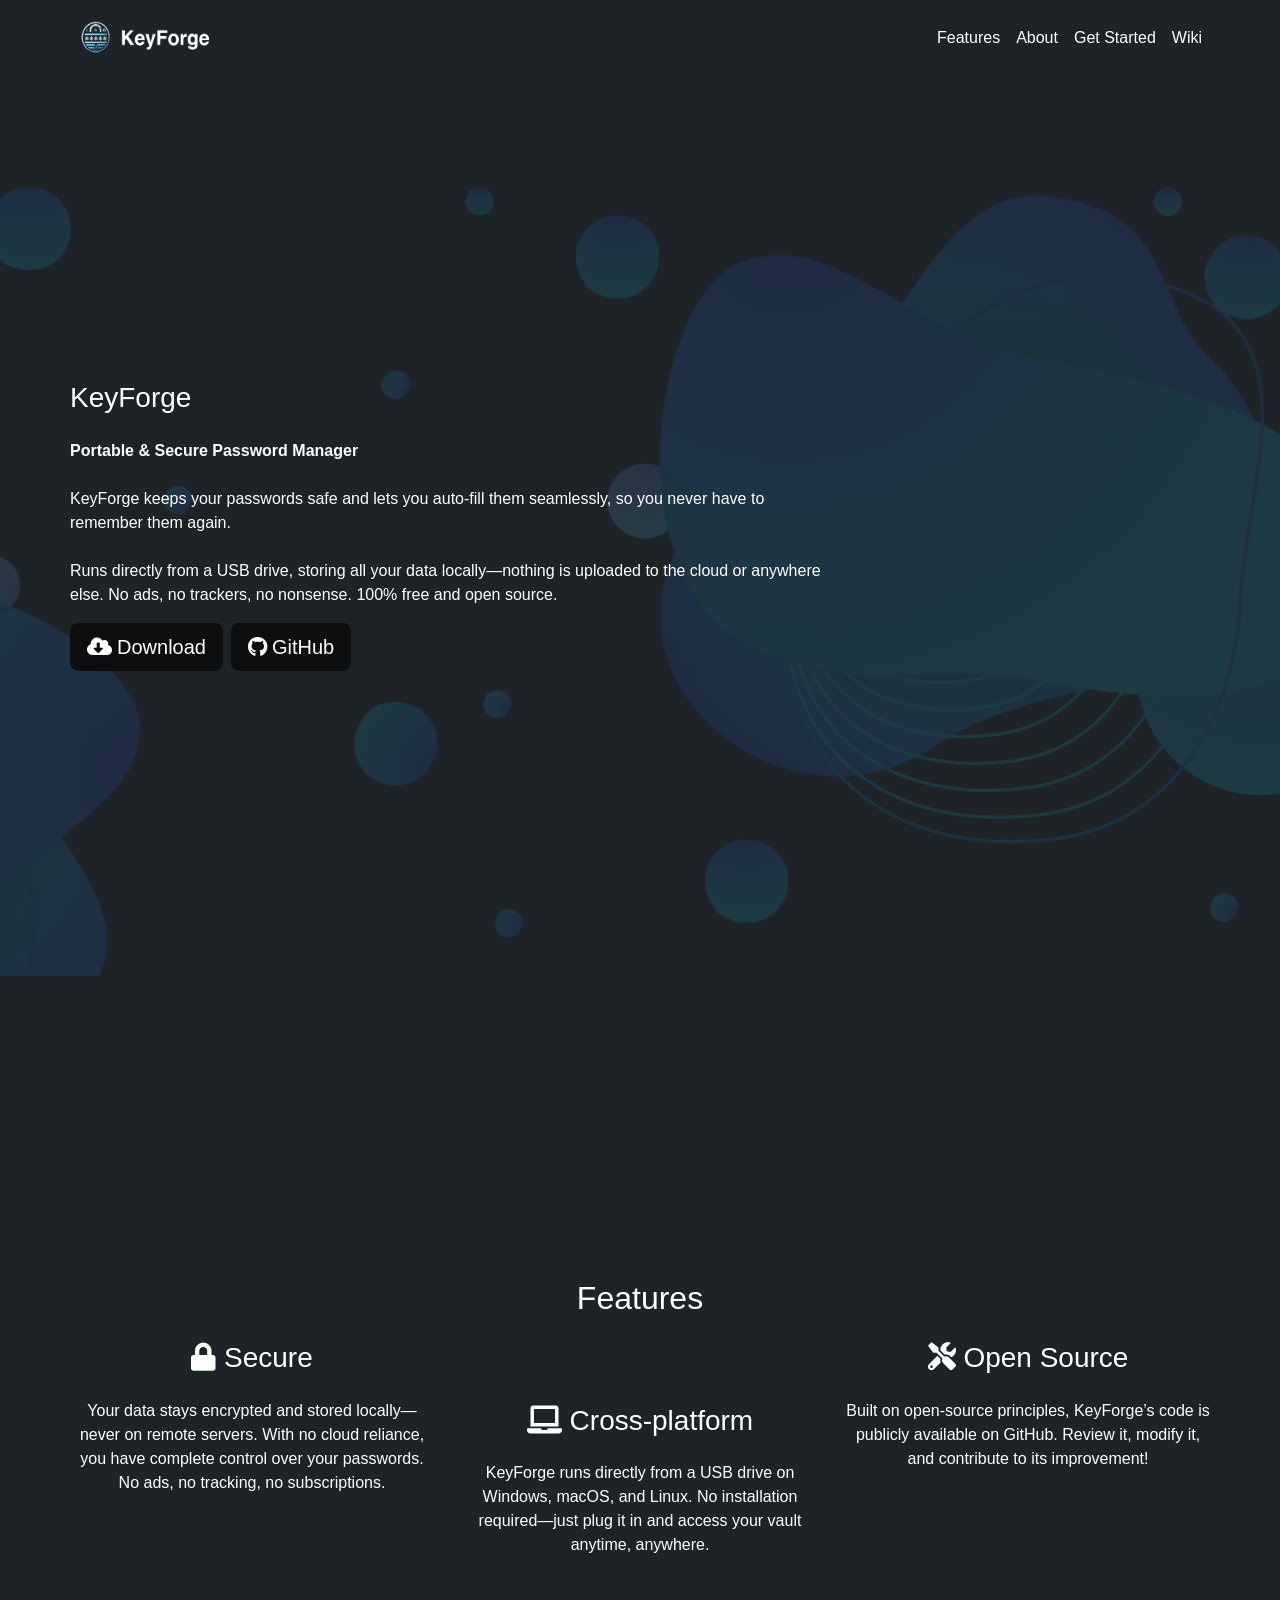
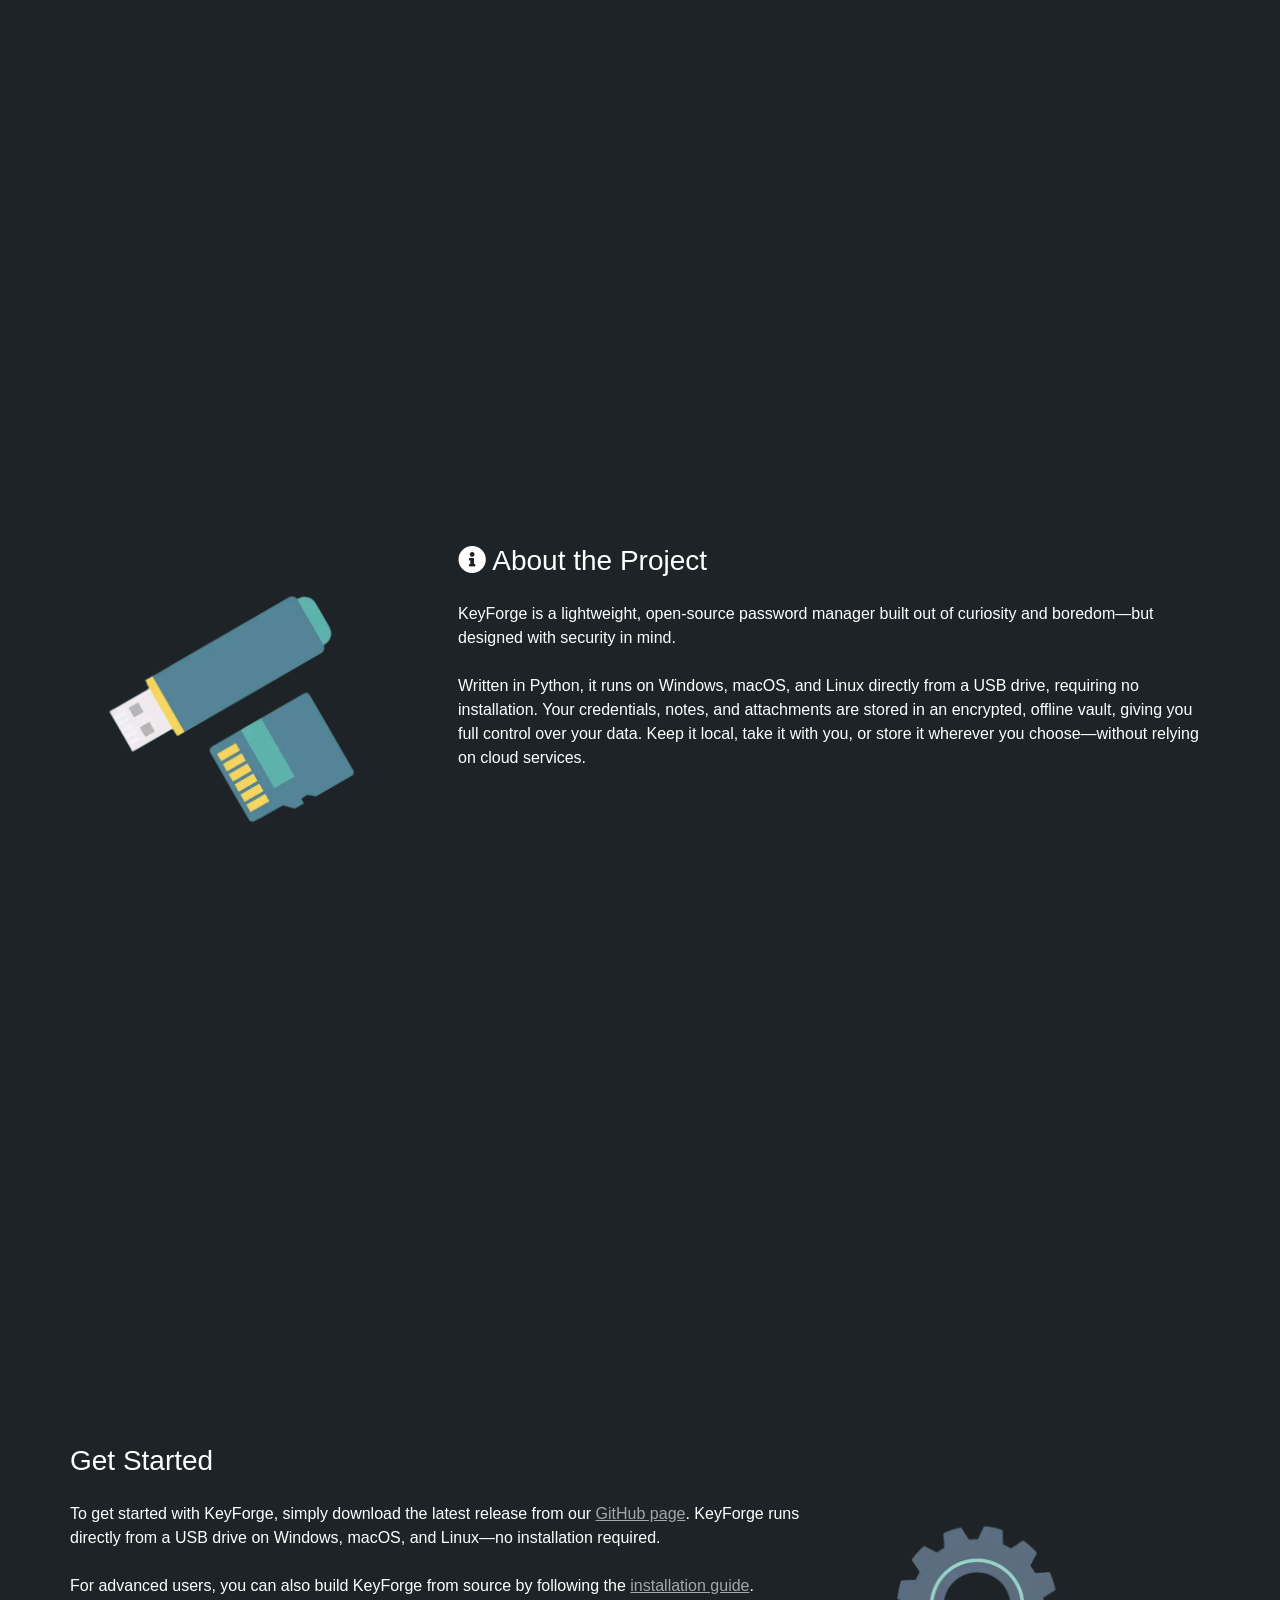
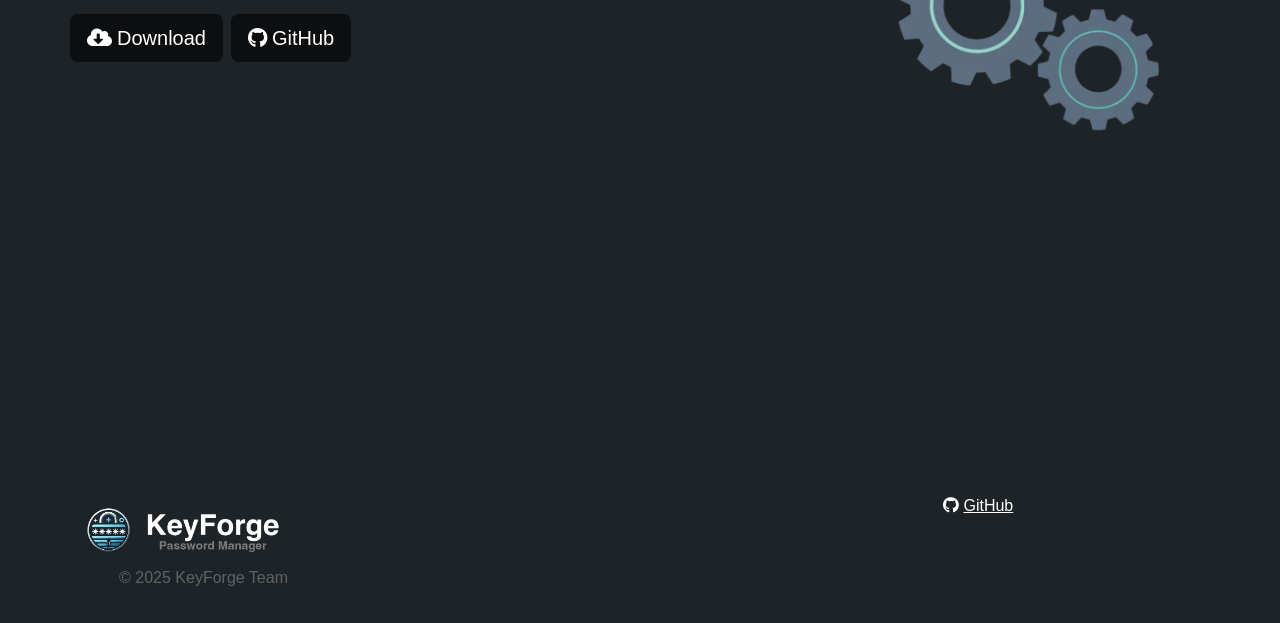
==== commit f27883d7: "Updated" ====
--- a/index.html
+++ b/index.html
@@ -8,7 +8,7 @@
 	<meta name="robots" content="index, follow">
     <link rel="shortcut icon" type="image/png" href="favicon.png">
     
-	<link rel="stylesheet" type="text/css" href="./all.css?608">
+	<link rel="stylesheet" type="text/css" href="./all.css?9003">
 	
     <title>Home</title>
 
@@ -31,17 +31,17 @@
     
 <!-- bloc-0 -->
 <div class="bloc bgc-3893 d-bloc sticky-nav" id="bloc-0">
-	<div class="container bloc-sm">
+	<div class="container bloc-sm bloc-no-padding-lg">
 		<div class="row">
 			<div class="col">
 				<nav class="navbar navbar-light row navbar-expand-md" role="navigation">
 					<div class="container-fluid ">
 						<a class="navbar-brand" href="#bloc-1"><picture><source type="image/webp" srcset="img/Logo%20Menu.webp"><img src="img/Logo%20Menu.png" alt="logo" width="150" height="50"></picture></a>
-						<button id="nav-toggle" type="button" class="ui-navbar-toggler navbar-toggler border-0 p-0 ms-auto" aria-expanded="false" aria-label="Toggle navigation" data-bs-toggle="collapse" data-bs-target=".navbar-32225">
-							<span class="navbar-toggler-icon"><svg height="32" viewBox="0 0 32 32" width="32"><path class="svg-menu-icon" d="m2 9h28m-28 7h28m-28 7h28"></path></svg></span>
+						<button id="nav-toggle" type="button" class="ui-navbar-toggler navbar-toggler border-0 p-0 ms-auto " aria-expanded="false" aria-label="Toggle navigation" data-bs-toggle="collapse" data-bs-target=".navbar-32225">
+							<span class="navbar-toggler-icon"><svg height="32" viewBox="0 0 32 32" width="32"><path class="svg-menu-icon menu-icon-stroke" d="m2 9h28m-28 7h28m-28 7h28" auto-style-class="menu-icon-stroke" data-custom-classes=" menu-icon-stroke"></path></svg></span>
 						</button>
 						<div class="collapse navbar-collapse navbar-35179 navbar-32225">
-								<ul class="site-navigation nav navbar-nav ms-auto ">
+								<ul class="site-navigation nav navbar-nav ms-auto">
 									<li class="nav-item">
 										<a href="#bloc-3" class="nav-link a-btn ltc-3229">Features</a>
 									</li>
@@ -78,8 +78,6 @@
 			</div>
 			<div class="col">
 			</div>
-			<div class="col-sm-4 text-start">
-			</div>
 		</div>
 	</div>
 </div>
@@ -90,7 +88,10 @@
 	<div class="container">
 		<div class="row">
 			<div class="col-md-4 text-start">
-				<h2 class="mb-4">
+				<h2 class="mb-4 tc-3229 text-lg-center text-center  d-md-none d-block">
+					Features
+				</h2>
+				<h2 class="mb-4 d-md-block  d-none">
 					<br>
 				</h2>
 				<h3 class="mb-4 text-lg-center tc-3229">
@@ -101,8 +102,11 @@
 				</p>
 			</div>
 			<div class="col-md-4 text-start">
-				<h2 class="mb-4 tc-3229 text-lg-center">
+				<h2 class="mb-4 tc-3229 text-lg-center d-md-block  d-none text-md-center">
 					Features
+				</h2>
+				<h2 class="mb-4 d-lg-block   d-none">
+					<br>
 				</h2>
 				<h3 class="mb-4 text-lg-center tc-3229 mb-lg-4">
 					<span class="icon-3229 fa fa-laptop"></span>&nbsp;Cross-platform
@@ -132,7 +136,7 @@
 	<div class="container">
 		<div class="row">
 			<div class="col-sm-4 col text-start">
-				<picture><source type="image/webp" srcset="img/lazyload-ph.png" data-srcset="img/usb.webp"><img src="img/lazyload-ph.png" data-src="img/usb.png" class="img-fluid mx-auto d-block lazyload" alt="usb" width="364" height="364"></picture>
+				<picture><source type="image/webp" srcset="img/lazyload-ph.png" data-srcset="img/usb.webp"><img src="img/lazyload-ph.png" data-src="img/usb.png" class="img-fluid mx-auto d-block lazyload" alt="usb" width="558" height="558"></picture>
 			</div>
 			<div class="col-sm-8 col text-start">
 				<h3 class="mb-4 tc-3229">
@@ -160,7 +164,7 @@
 				</p><a href="https://github.com/SimpliAj/KeyForge/releases" class="btn btn-lg btn-c-933"><span class="icon-spacer fa fa-cloud-download-alt icon-3229"></span>Download</a><a href="https://github.com/SimpliAj/KeyForge" class="btn btn-lg ms-lg-2 btn-c-933"><span class="icon-spacer fab fa-github icon-3229"></span>GitHub</a>
 			</div>
 			<div class="col-sm-4 text-start">
-				<picture><source type="image/webp" srcset="img/lazyload-ph.png" data-srcset="img/getting%20started.webp"><img src="img/lazyload-ph.png" data-src="img/getting%20started.png" class="img-fluid mx-auto d-block lazyload" alt="getting%20started" width="364" height="364"></picture>
+				<picture><source type="image/webp" srcset="img/lazyload-ph.png" data-srcset="img/getting%20started.webp"><img src="img/lazyload-ph.png" data-src="img/getting%20started.png" class="img-fluid mx-auto d-block lazyload" alt="getting%20started" width="740" height="740"></picture>
 			</div>
 		</div>
 	</div>
@@ -203,7 +207,7 @@
 
 
 <!-- Additional JS -->
-<script src="./js/all.js?8456"></script><!-- Additional JS END -->
+<script src="./js/all.js?1055"></script><!-- Additional JS END -->
 
 
 </body>
--- a/all.css
+++ b/all.css
@@ -364,7 +364,7 @@
 	
 	--swatch-var-7321:rgba(255,255,255,1.0);
 	
-	--swatch-var-1425:rgba(255,255,255,1.0);
+	--swatch-var-1425:rgba(255,255,255,1.00);
 	
 	--swatch-var-3229:#FFFFFF;
 	
@@ -529,6 +529,10 @@
 	.footer-link{
 		text-align:center;
 	}
+	.menu-icon-stroke{
+		stroke:var(--swatch-var-1425)!important;
+		fill:var(--swatch-var-1425)!important;
+	}
 	
 }
 
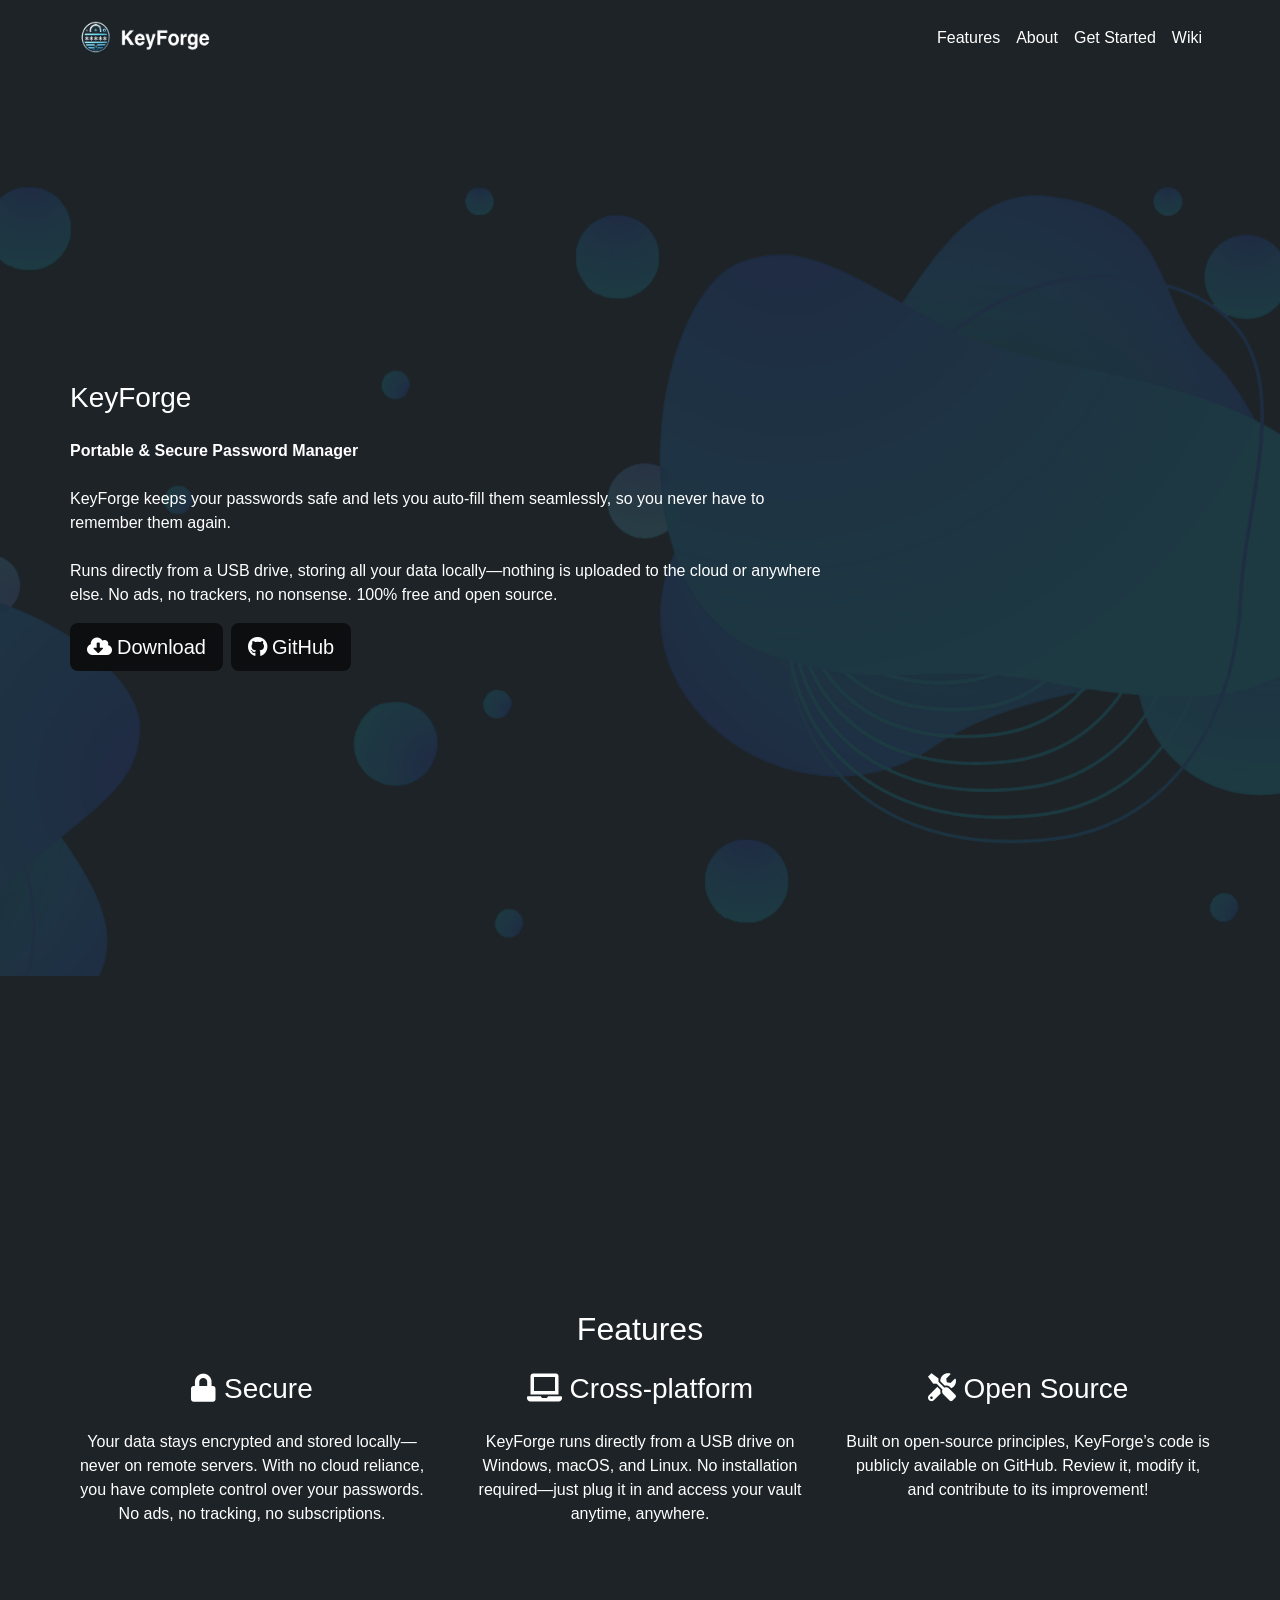
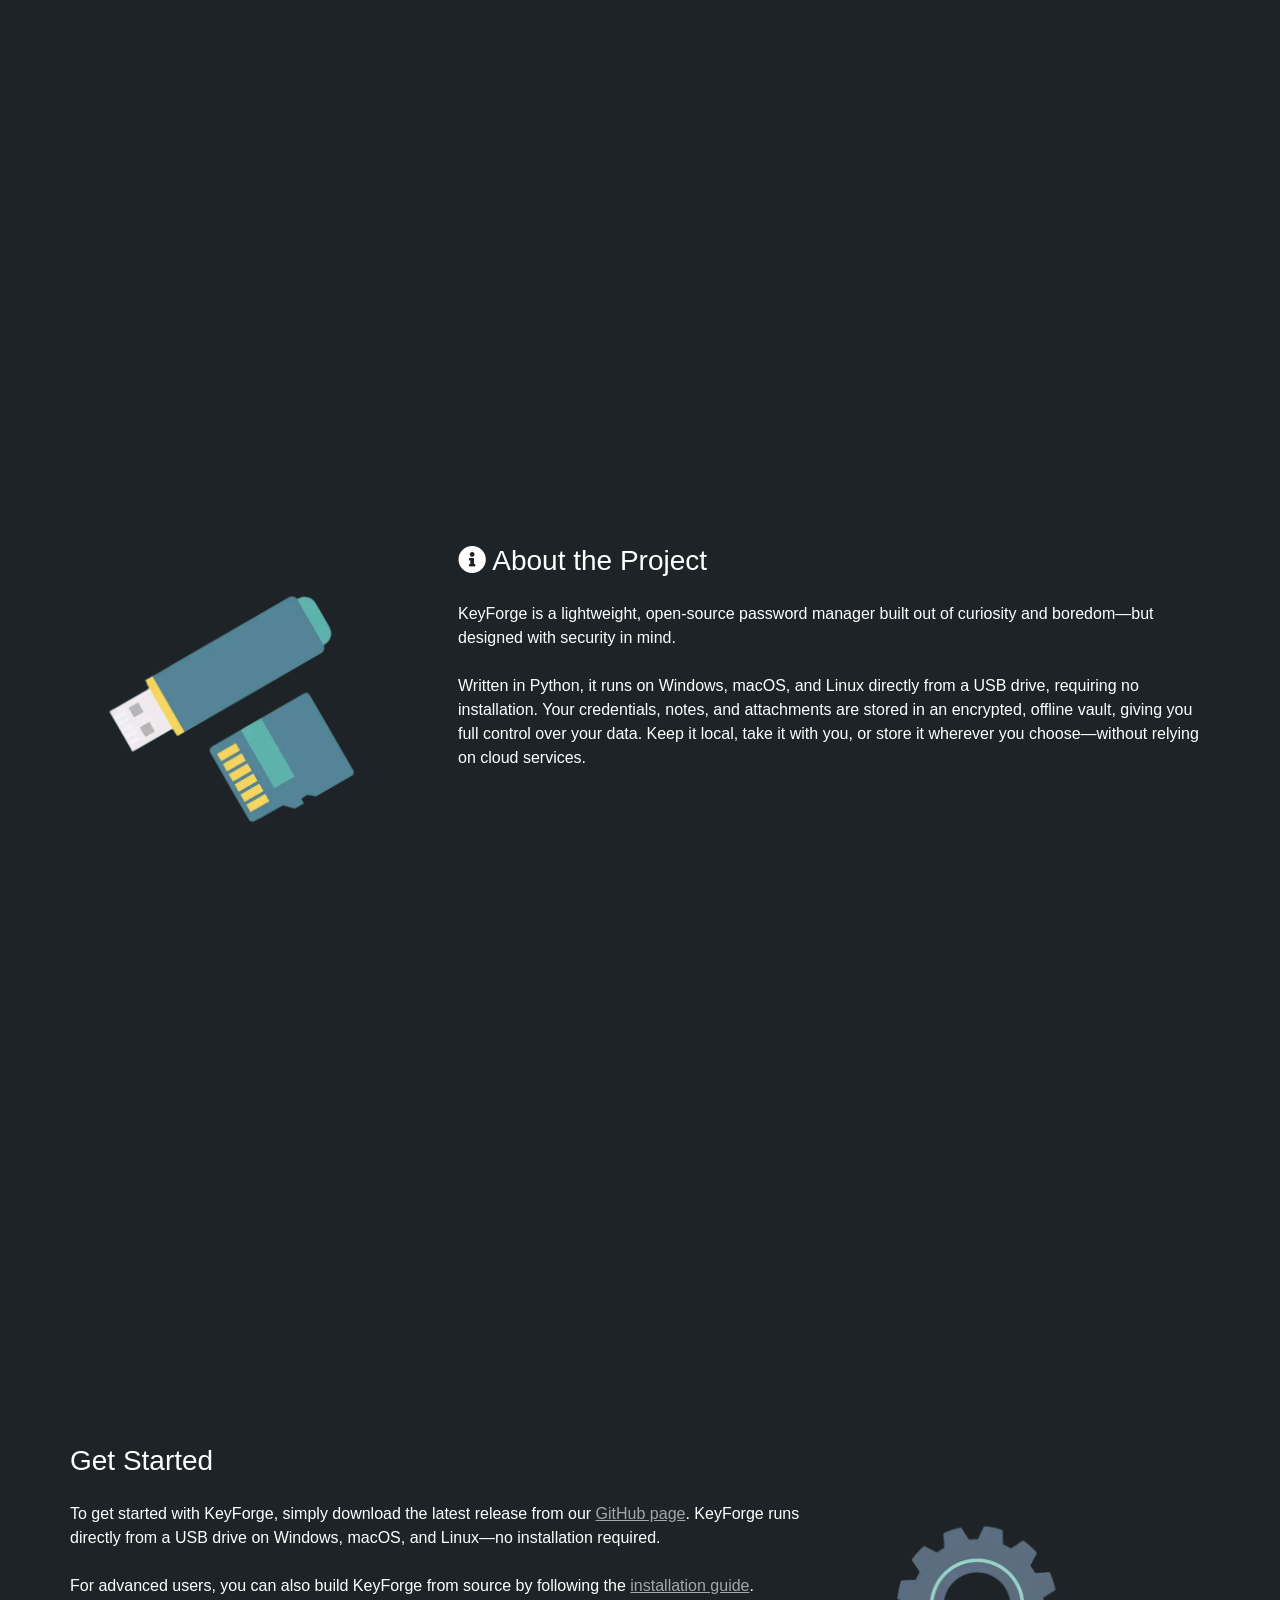
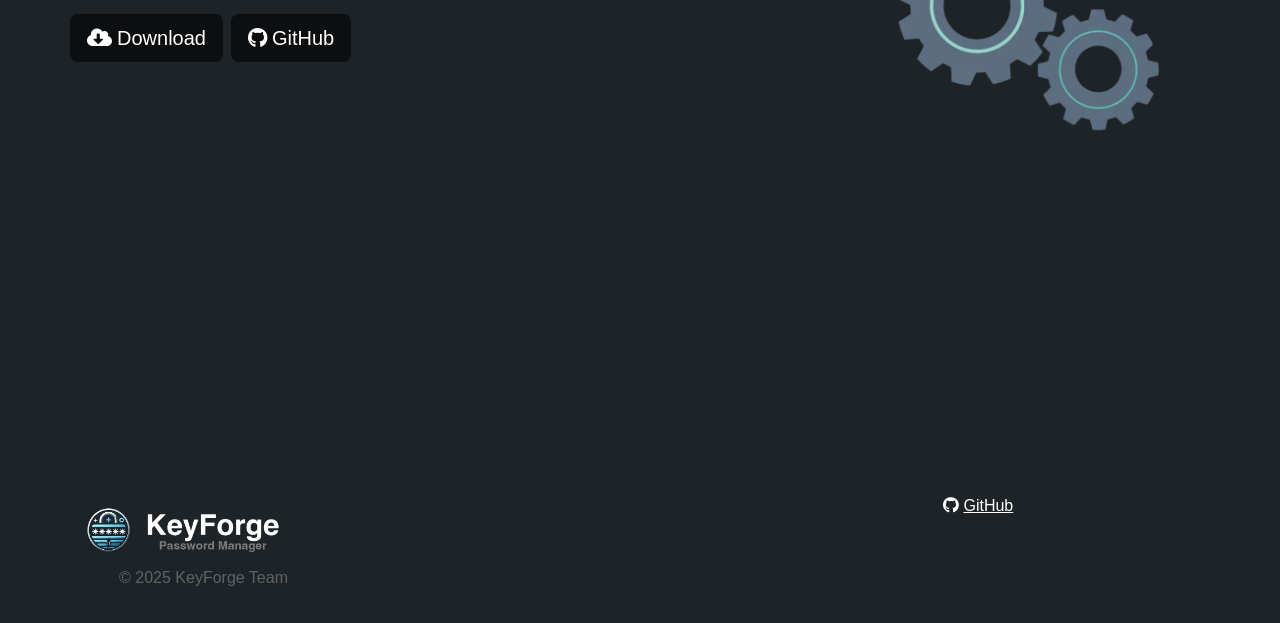
==== commit 56c796bd: "new" ====
--- a/index.html
+++ b/index.html
@@ -8,9 +8,9 @@
 	<meta name="robots" content="index, follow">
     <link rel="shortcut icon" type="image/png" href="favicon.png">
     
-	<link rel="stylesheet" type="text/css" href="./all.css?9003">
+	<link rel="stylesheet" type="text/css" href="./all.css?8471">
 	
-    <title>Home</title>
+    <title>KeyForge - Password Manager</title>
 
 
     
@@ -37,7 +37,7 @@
 				<nav class="navbar navbar-light row navbar-expand-md" role="navigation">
 					<div class="container-fluid ">
 						<a class="navbar-brand" href="#bloc-1"><picture><source type="image/webp" srcset="img/Logo%20Menu.webp"><img src="img/Logo%20Menu.png" alt="logo" width="150" height="50"></picture></a>
-						<button id="nav-toggle" type="button" class="ui-navbar-toggler navbar-toggler border-0 p-0 ms-auto " aria-expanded="false" aria-label="Toggle navigation" data-bs-toggle="collapse" data-bs-target=".navbar-32225">
+						<button id="nav-toggle" type="button" class="ui-navbar-toggler navbar-toggler border-0 p-0 ms-auto" aria-expanded="false" aria-label="Toggle navigation" data-bs-toggle="collapse" data-bs-target=".navbar-32225">
 							<span class="navbar-toggler-icon"><svg height="32" viewBox="0 0 32 32" width="32"><path class="svg-menu-icon menu-icon-stroke" d="m2 9h28m-28 7h28m-28 7h28" auto-style-class="menu-icon-stroke" data-custom-classes=" menu-icon-stroke"></path></svg></span>
 						</button>
 						<div class="collapse navbar-collapse navbar-35179 navbar-32225">
@@ -105,7 +105,7 @@
 				<h2 class="mb-4 tc-3229 text-lg-center d-md-block  d-none text-md-center">
 					Features
 				</h2>
-				<h2 class="mb-4 d-lg-block   d-none">
+				<h2 class="mb-4    d-none ">
 					<br>
 				</h2>
 				<h3 class="mb-4 text-lg-center tc-3229 mb-lg-4">
@@ -136,7 +136,7 @@
 	<div class="container">
 		<div class="row">
 			<div class="col-sm-4 col text-start">
-				<picture><source type="image/webp" srcset="img/lazyload-ph.png" data-srcset="img/usb.webp"><img src="img/lazyload-ph.png" data-src="img/usb.png" class="img-fluid mx-auto d-block lazyload" alt="usb" width="558" height="558"></picture>
+				<picture><source type="image/webp" srcset="img/lazyload-ph.png" data-srcset="img/usb.webp"><img src="img/lazyload-ph.png" data-src="img/usb.png" class="img-fluid mx-auto d-block lazyload" alt="usb" width="364" height="364"></picture>
 			</div>
 			<div class="col-sm-8 col text-start">
 				<h3 class="mb-4 tc-3229">
@@ -164,7 +164,7 @@
 				</p><a href="https://github.com/SimpliAj/KeyForge/releases" class="btn btn-lg btn-c-933"><span class="icon-spacer fa fa-cloud-download-alt icon-3229"></span>Download</a><a href="https://github.com/SimpliAj/KeyForge" class="btn btn-lg ms-lg-2 btn-c-933"><span class="icon-spacer fab fa-github icon-3229"></span>GitHub</a>
 			</div>
 			<div class="col-sm-4 text-start">
-				<picture><source type="image/webp" srcset="img/lazyload-ph.png" data-srcset="img/getting%20started.webp"><img src="img/lazyload-ph.png" data-src="img/getting%20started.png" class="img-fluid mx-auto d-block lazyload" alt="getting%20started" width="740" height="740"></picture>
+				<picture><source type="image/webp" srcset="img/lazyload-ph.png" data-srcset="img/getting%20started.webp"><img src="img/lazyload-ph.png" data-src="img/getting%20started.png" class="img-fluid mx-auto d-block lazyload" alt="getting%20started" width="364" height="364"></picture>
 			</div>
 		</div>
 	</div>
@@ -207,7 +207,7 @@
 
 
 <!-- Additional JS -->
-<script src="./js/all.js?1055"></script><!-- Additional JS END -->
+<script src="./js/all.js?4076"></script><!-- Additional JS END -->
 
 
 </body>
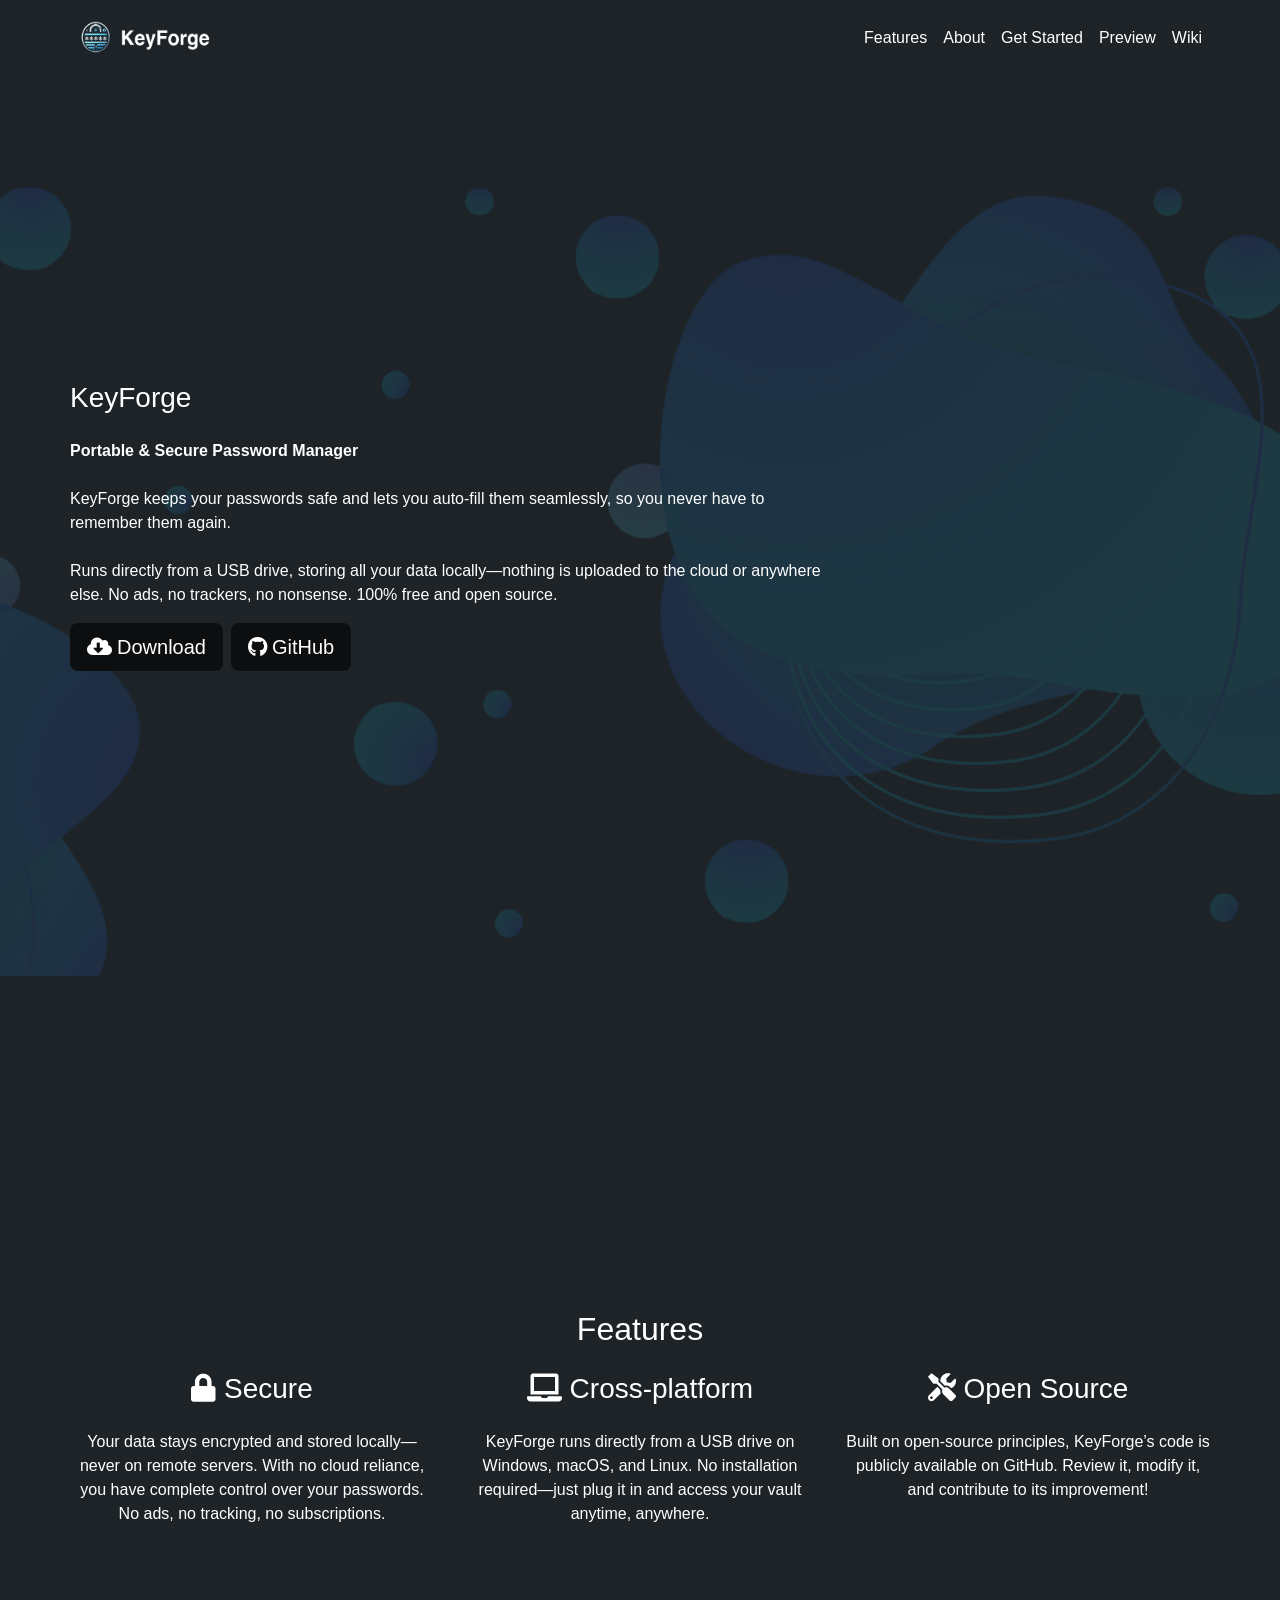
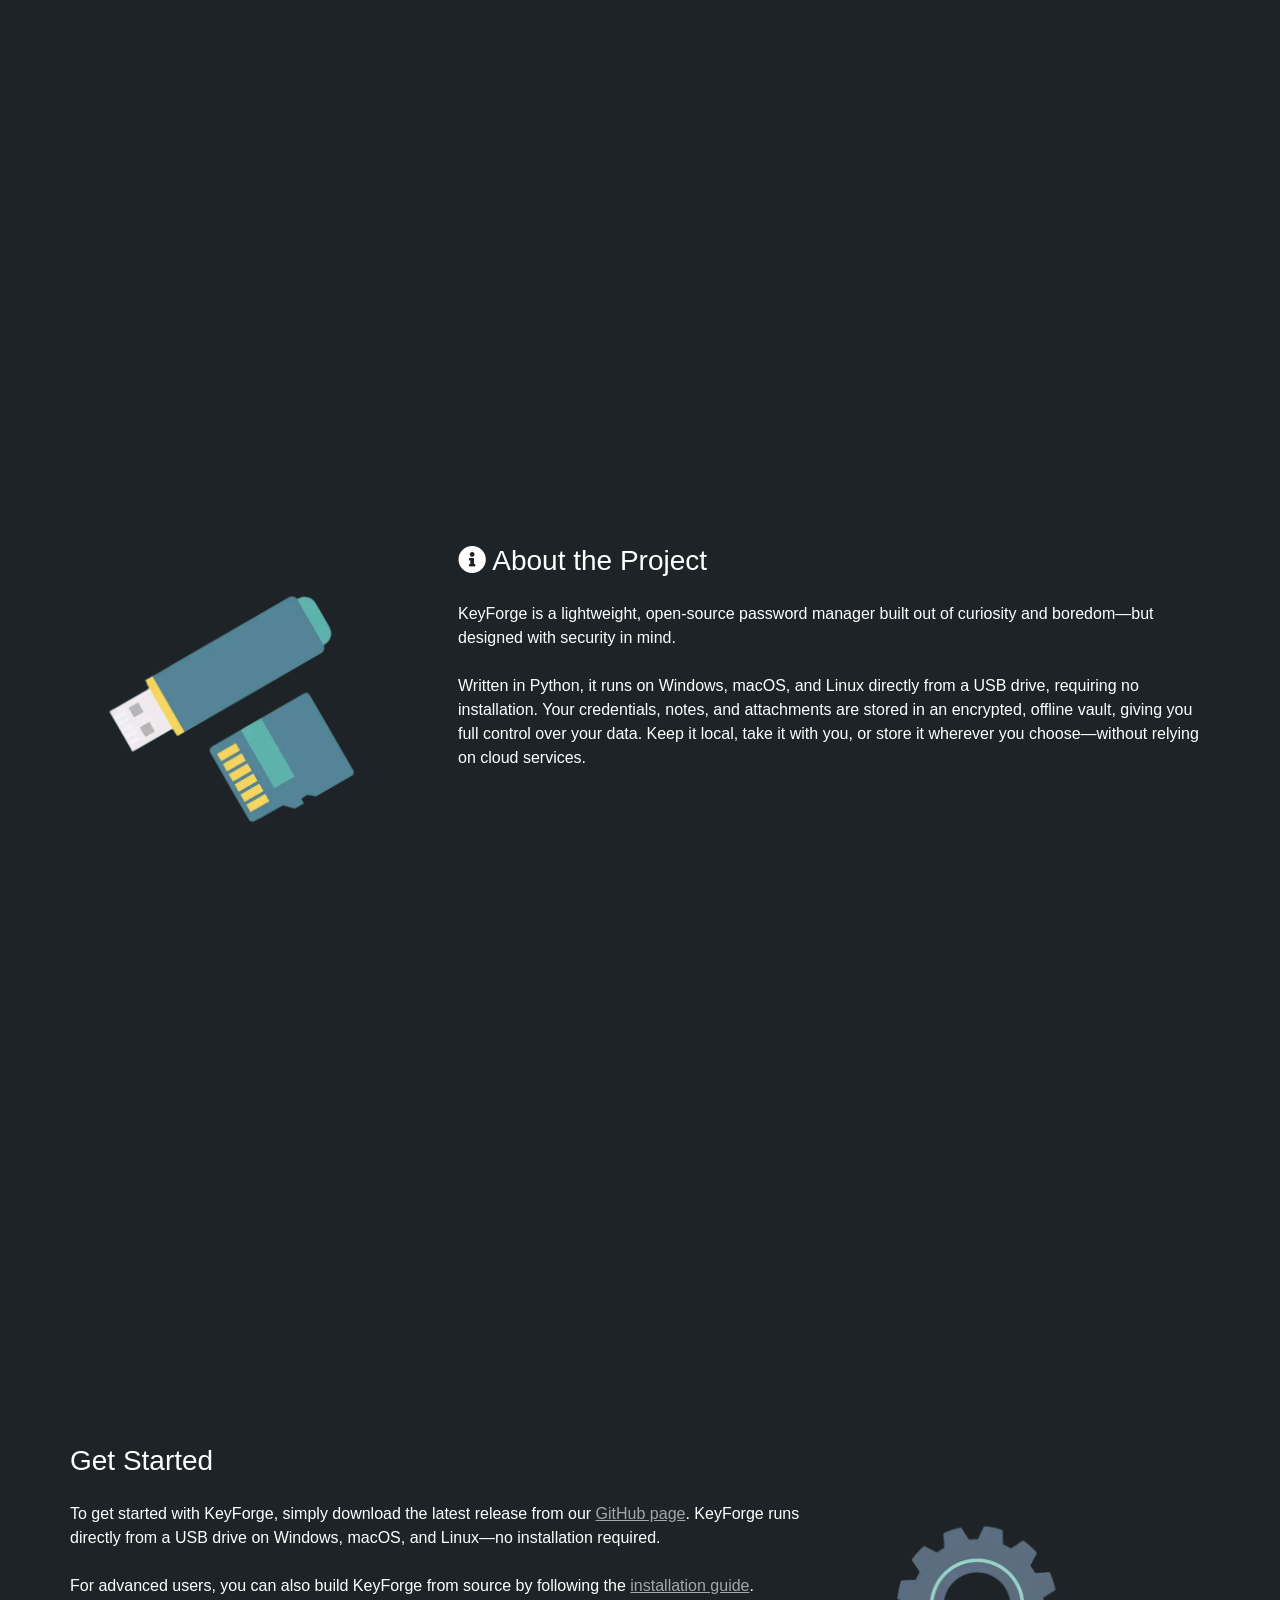
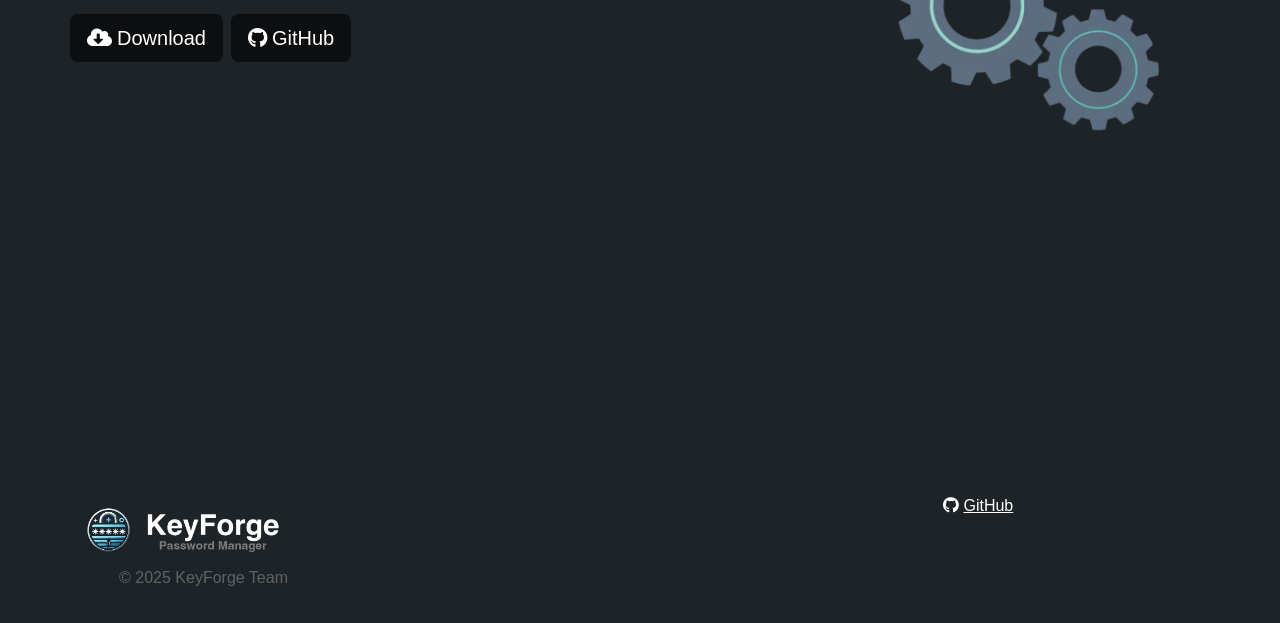
==== commit 0f793322: "Updated" ====
--- a/index.html
+++ b/index.html
@@ -8,9 +8,9 @@
 	<meta name="robots" content="index, follow">
     <link rel="shortcut icon" type="image/png" href="favicon.png">
     
-	<link rel="stylesheet" type="text/css" href="./all.css?8471">
+	<link rel="stylesheet" type="text/css" href="./all.css?8407">
 	
-    <title>KeyForge - Password Manager</title>
+    <title>KeyForge Password Manager</title>
 
 
     
@@ -36,12 +36,12 @@
 			<div class="col">
 				<nav class="navbar navbar-light row navbar-expand-md" role="navigation">
 					<div class="container-fluid ">
-						<a class="navbar-brand" href="#bloc-1"><picture><source type="image/webp" srcset="img/Logo%20Menu.webp"><img src="img/Logo%20Menu.png" alt="logo" width="150" height="50"></picture></a>
+						<a class="navbar-brand" href="./"><picture><source type="image/webp" srcset="img/Logo%20Menu.webp"><img src="img/Logo%20Menu.png" alt="logo" width="150" height="50"></picture></a>
 						<button id="nav-toggle" type="button" class="ui-navbar-toggler navbar-toggler border-0 p-0 ms-auto" aria-expanded="false" aria-label="Toggle navigation" data-bs-toggle="collapse" data-bs-target=".navbar-32225">
 							<span class="navbar-toggler-icon"><svg height="32" viewBox="0 0 32 32" width="32"><path class="svg-menu-icon menu-icon-stroke" d="m2 9h28m-28 7h28m-28 7h28" auto-style-class="menu-icon-stroke" data-custom-classes=" menu-icon-stroke"></path></svg></span>
 						</button>
 						<div class="collapse navbar-collapse navbar-35179 navbar-32225">
-								<ul class="site-navigation nav navbar-nav ms-auto">
+								<ul class="site-navigation nav navbar-nav ms-auto ">
 									<li class="nav-item">
 										<a href="#bloc-3" class="nav-link a-btn ltc-3229">Features</a>
 									</li>
@@ -50,6 +50,9 @@
 									</li>
 									<li class="nav-item">
 										<a href="#bloc-5" class="nav-link a-btn ltc-3229">Get Started</a>
+									</li>
+									<li class="nav-item">
+										<a href="./preview/index.html" class="nav-link a-btn ltc-3229">Preview</a>
 									</li>
 									<li class="nav-item">
 										<a href="https://github.com/SimpliAj/KeyForge/wiki" class="nav-link a-btn ltc-3229" target="_blank">Wiki</a>
@@ -105,7 +108,7 @@
 				<h2 class="mb-4 tc-3229 text-lg-center d-md-block  d-none text-md-center">
 					Features
 				</h2>
-				<h2 class="mb-4    d-none ">
+				<h2 class="mb-4    d-none">
 					<br>
 				</h2>
 				<h3 class="mb-4 text-lg-center tc-3229 mb-lg-4">
@@ -207,7 +210,7 @@
 
 
 <!-- Additional JS -->
-<script src="./js/all.js?4076"></script><!-- Additional JS END -->
+<script src="./js/all.js?1453"></script><!-- Additional JS END -->
 
 
 </body>
--- a/all.css
+++ b/all.css
@@ -291,6 +291,18 @@
 
 
 
+.carousel-nav-icon{
+	fill: none;
+	stroke: #fff;
+	stroke-width: 2px;
+	fill-rule: evenodd;
+	stroke-linecap:round;
+}
+
+.carousel-indicators li::marker{
+	font-size:0;
+}
+
 
 /* ScrollToTop button */
 
